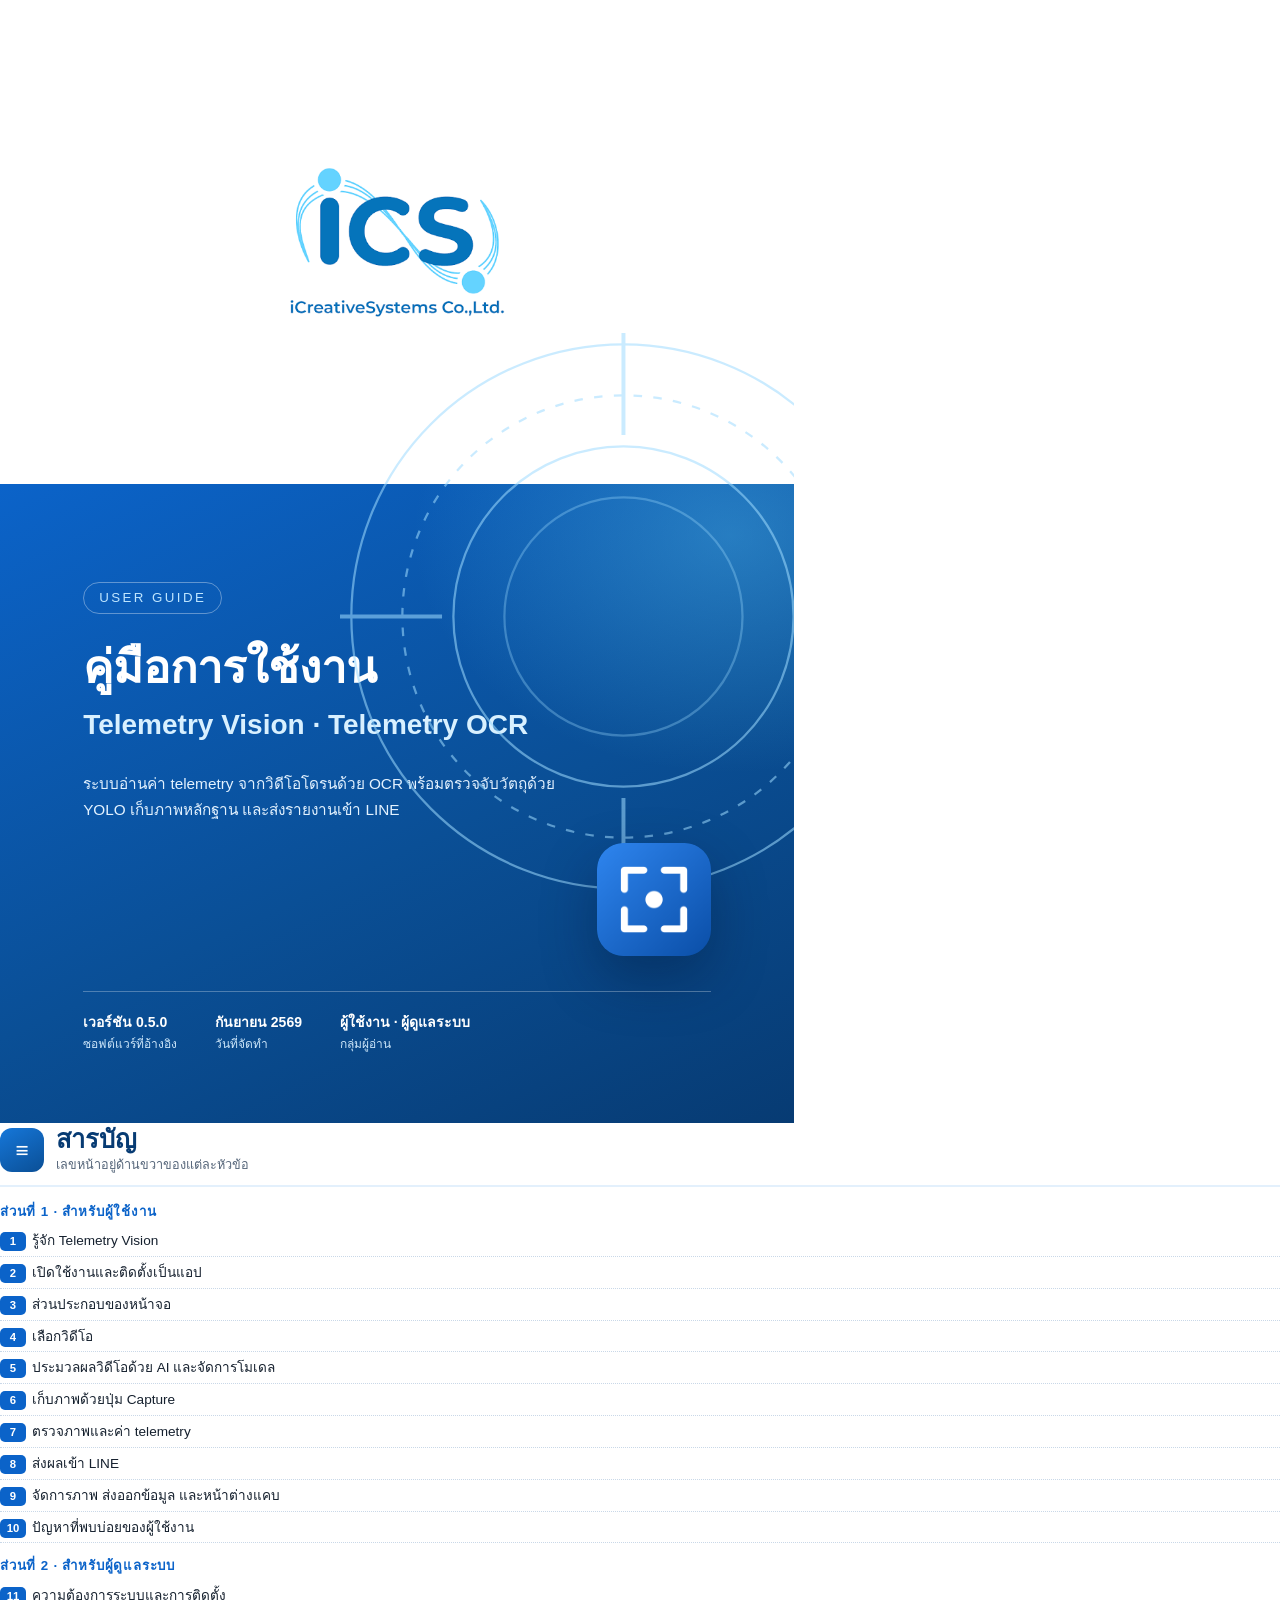
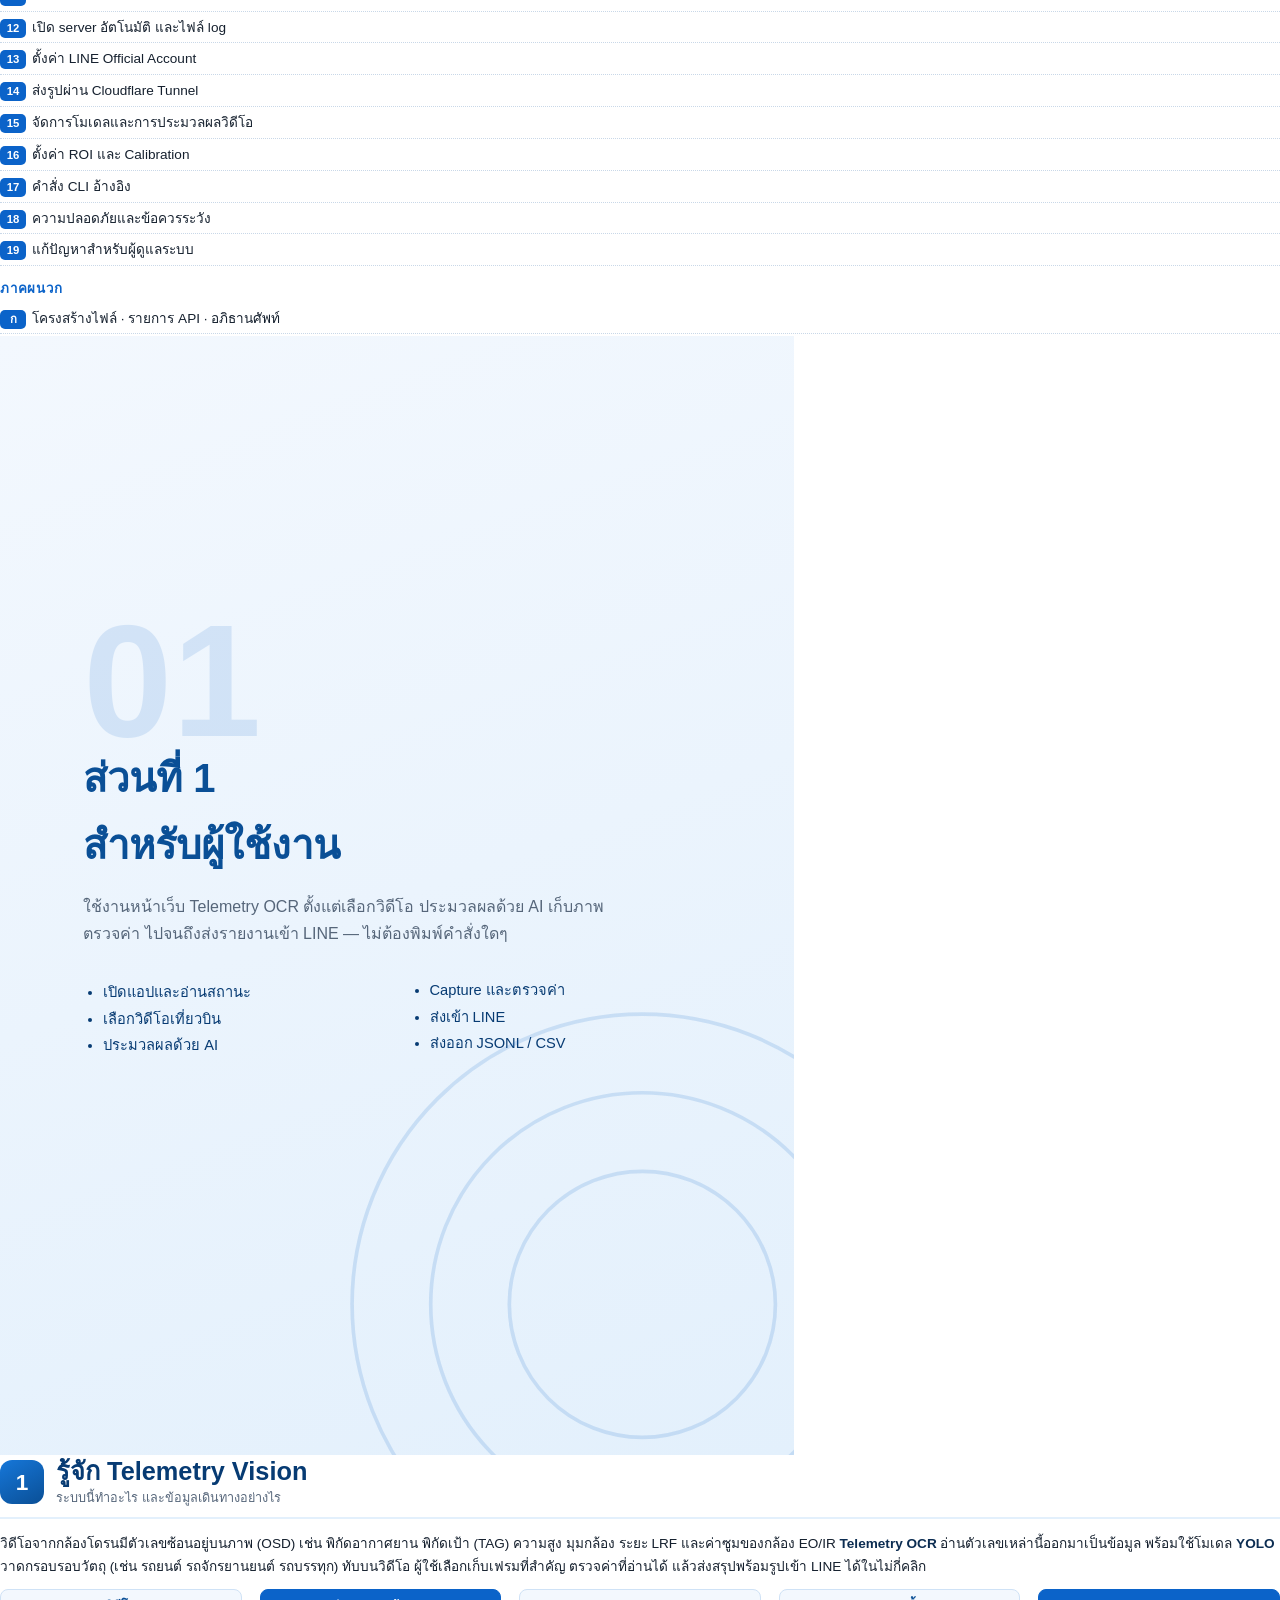
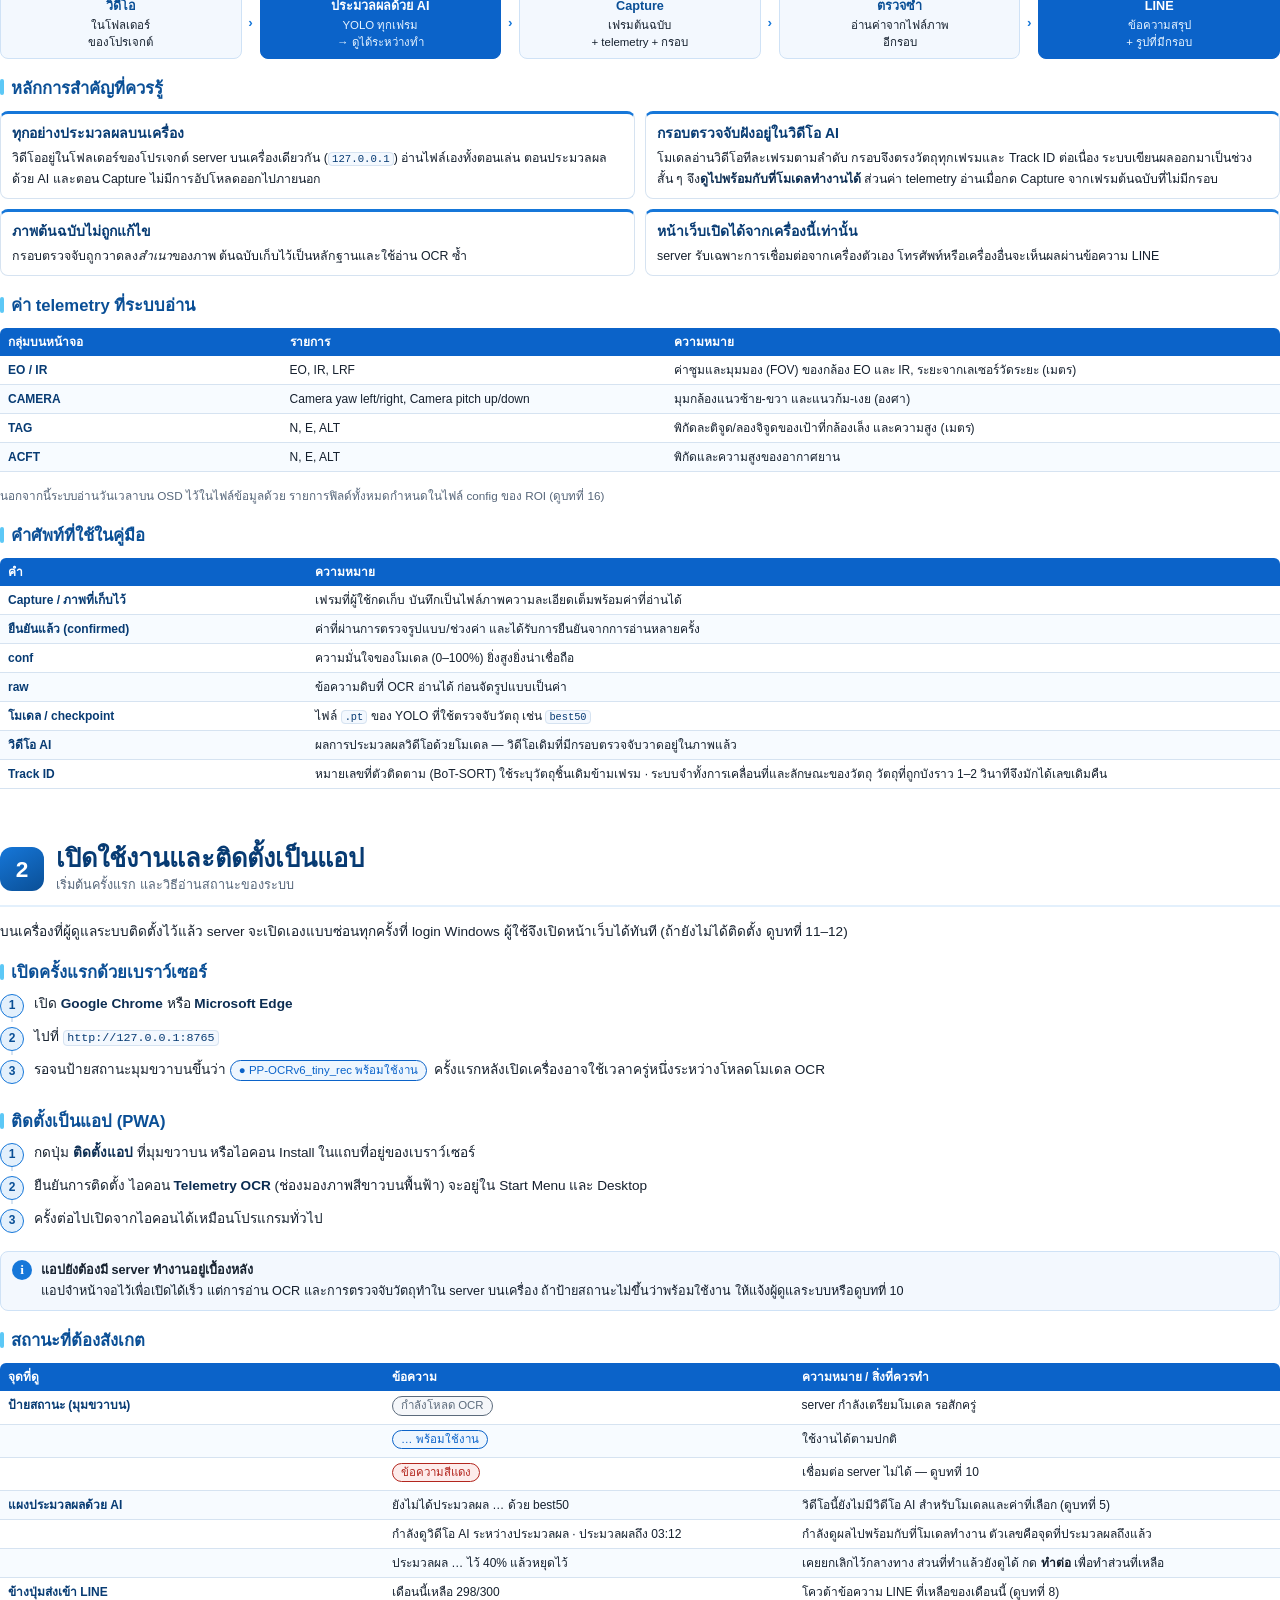
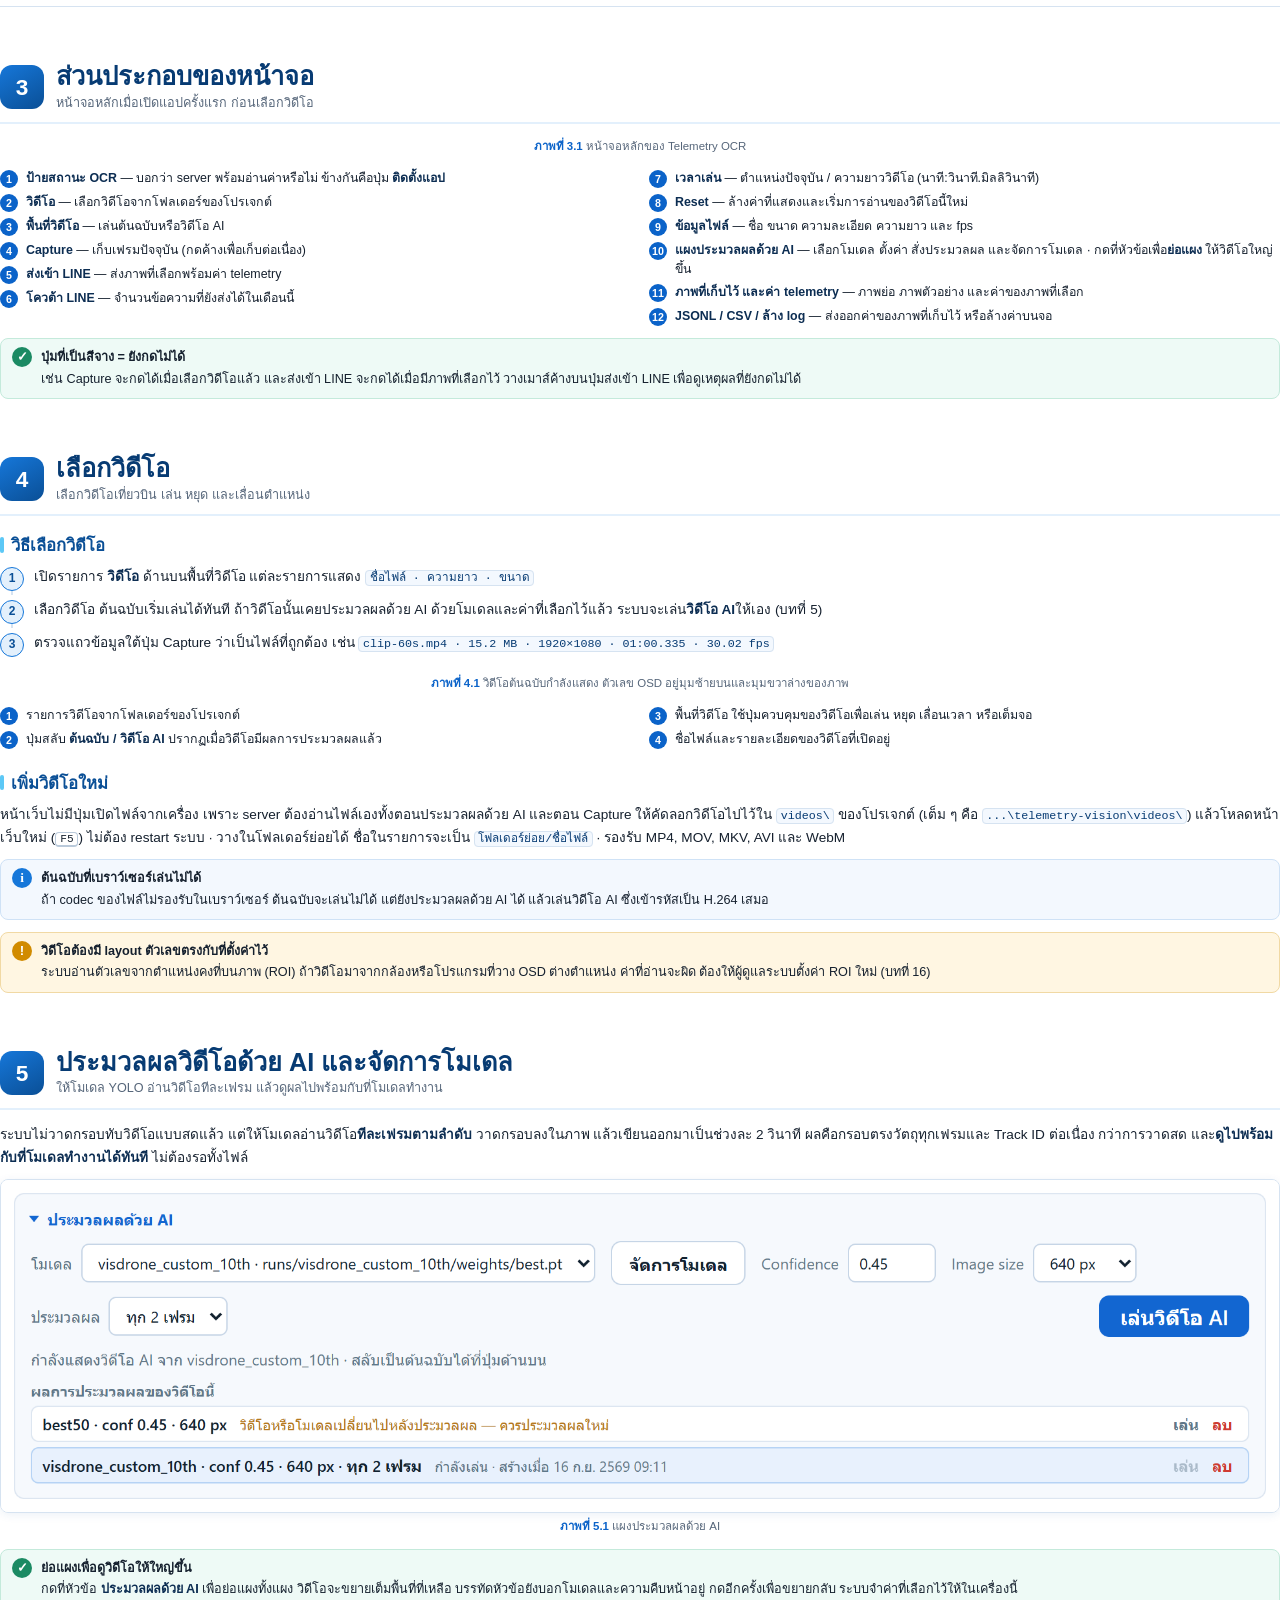
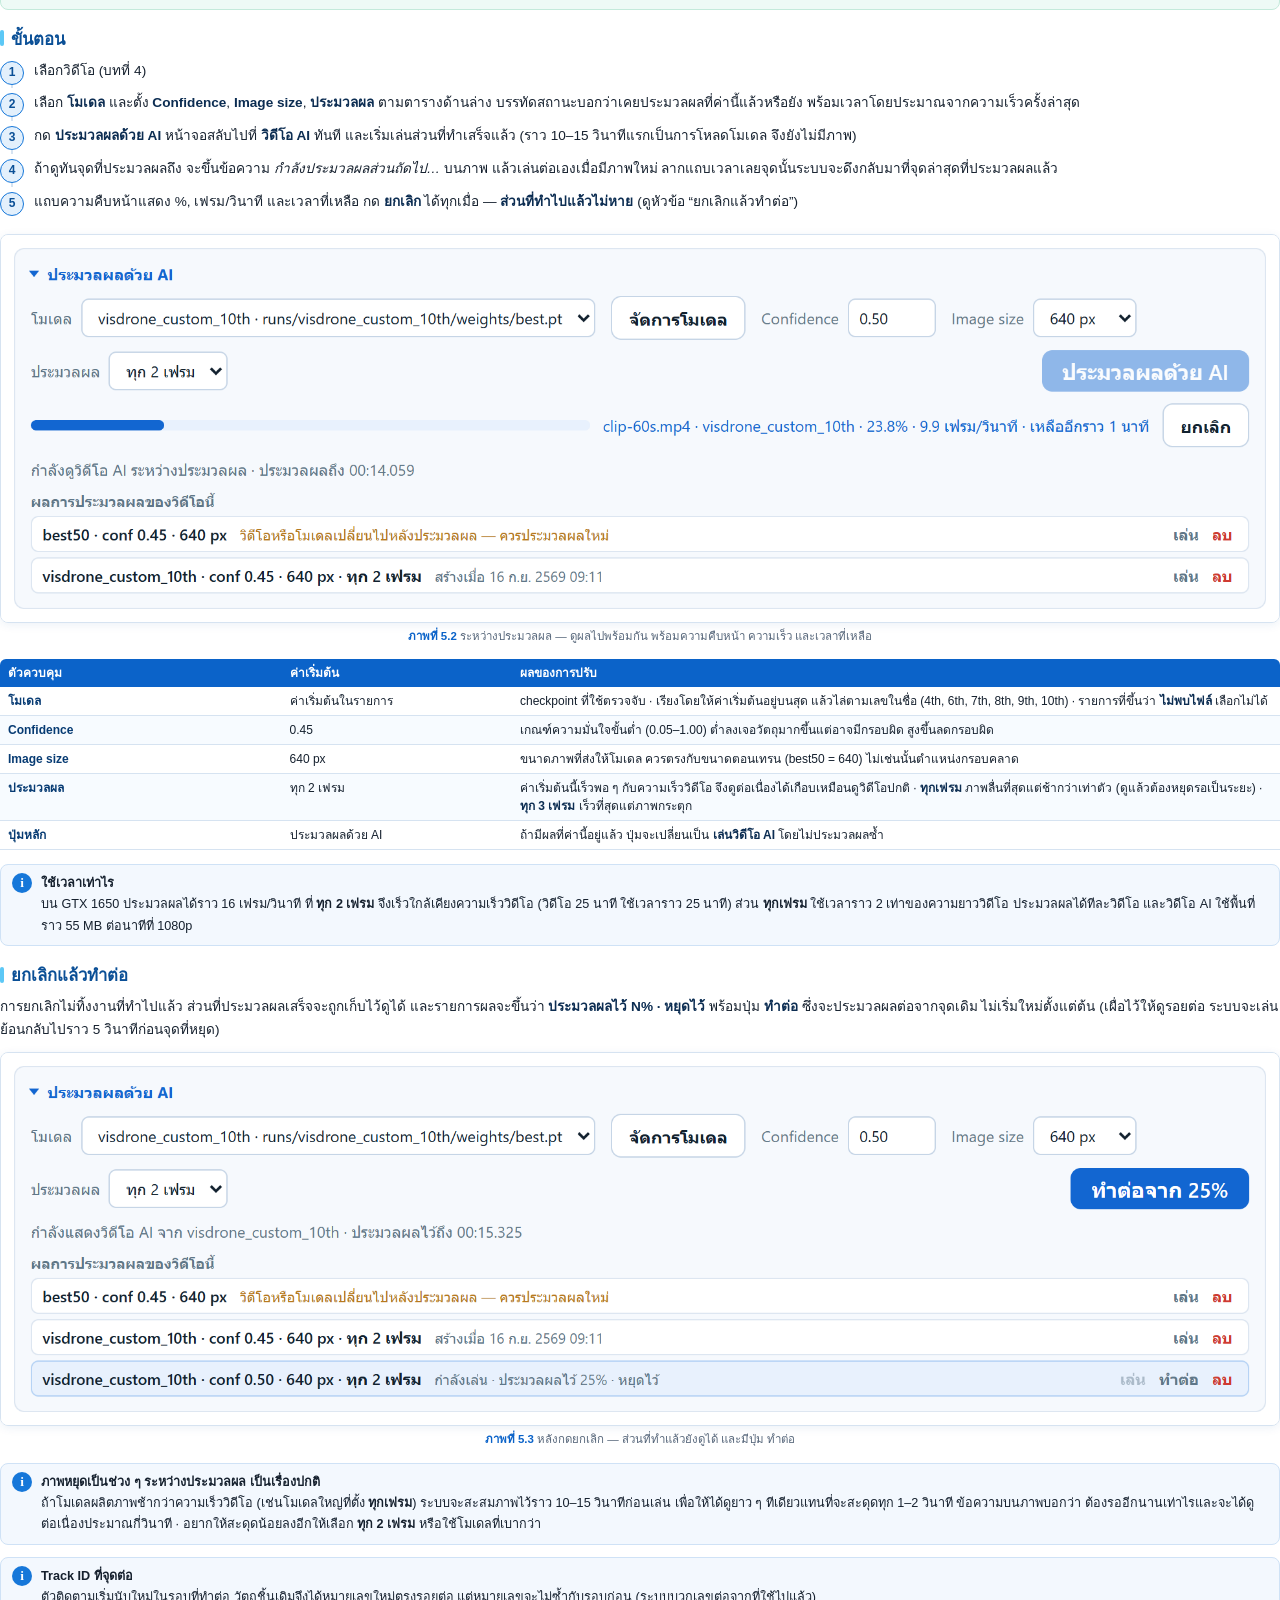
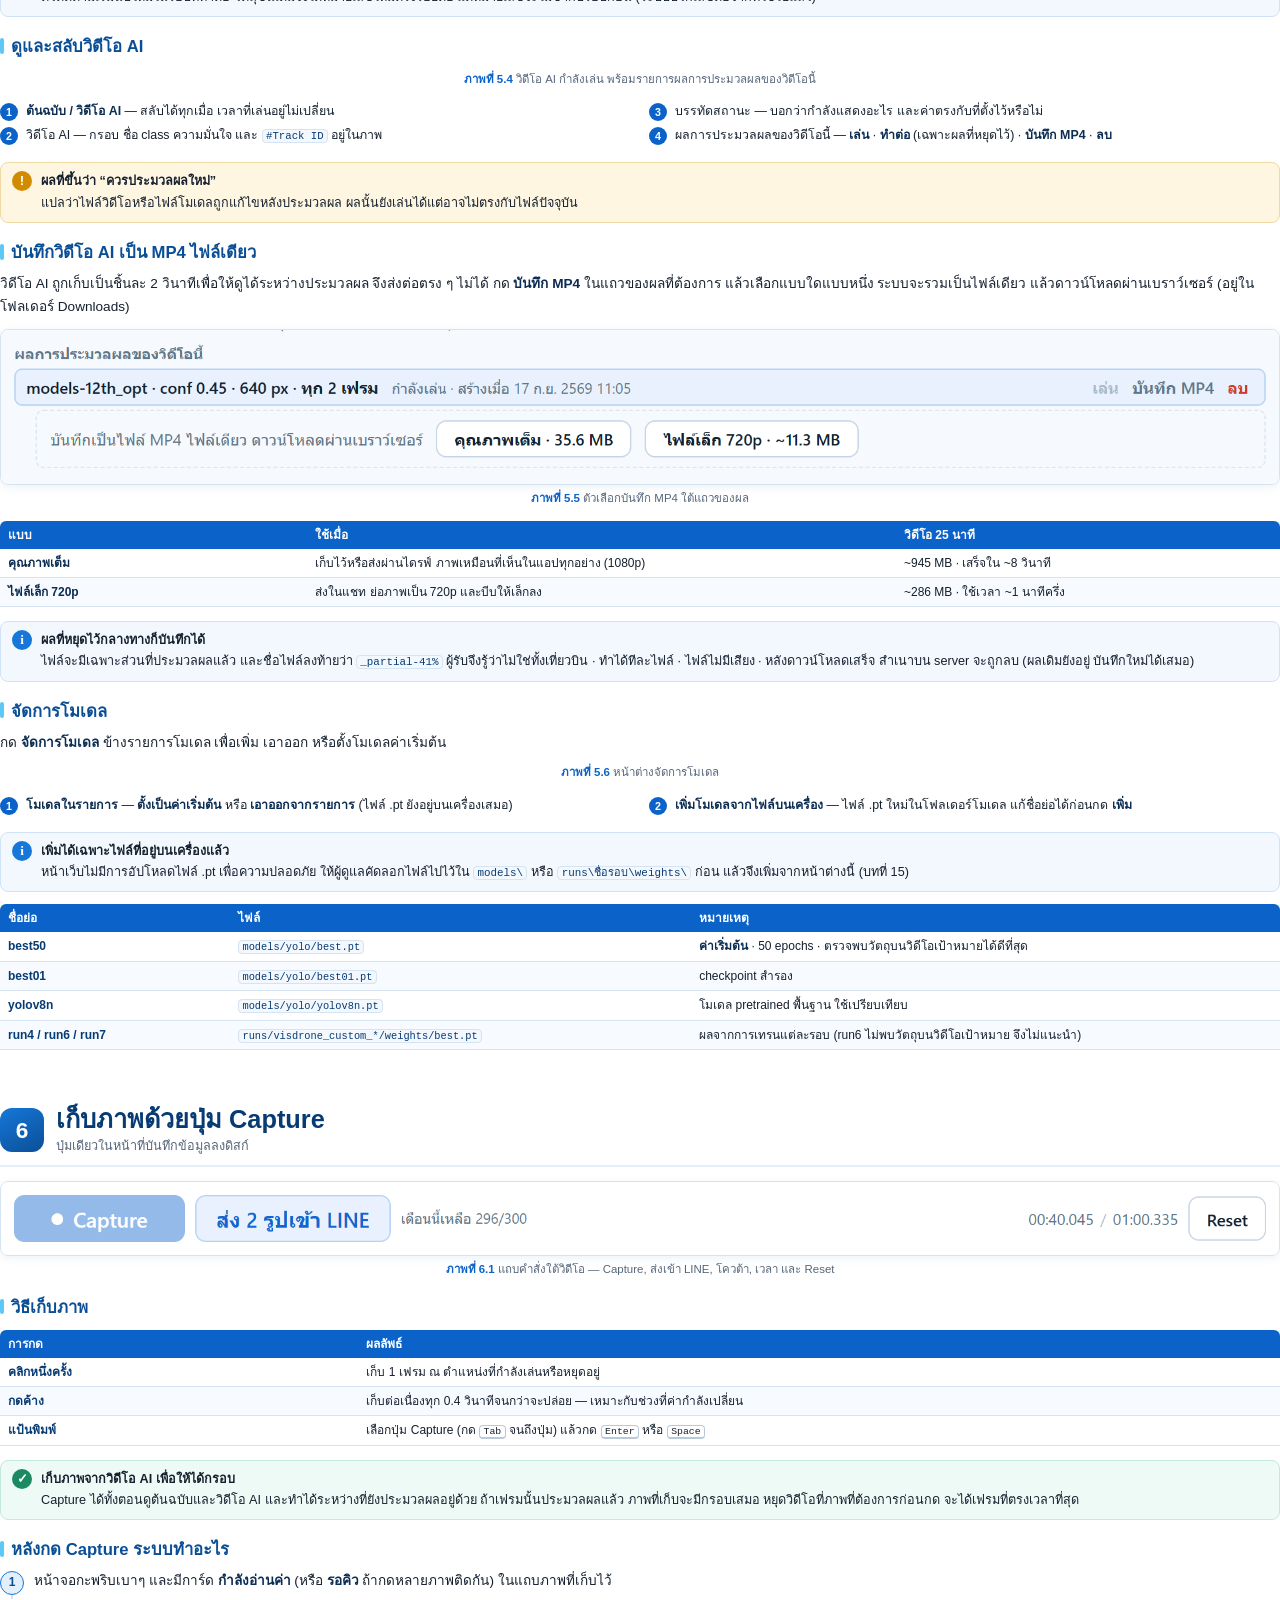
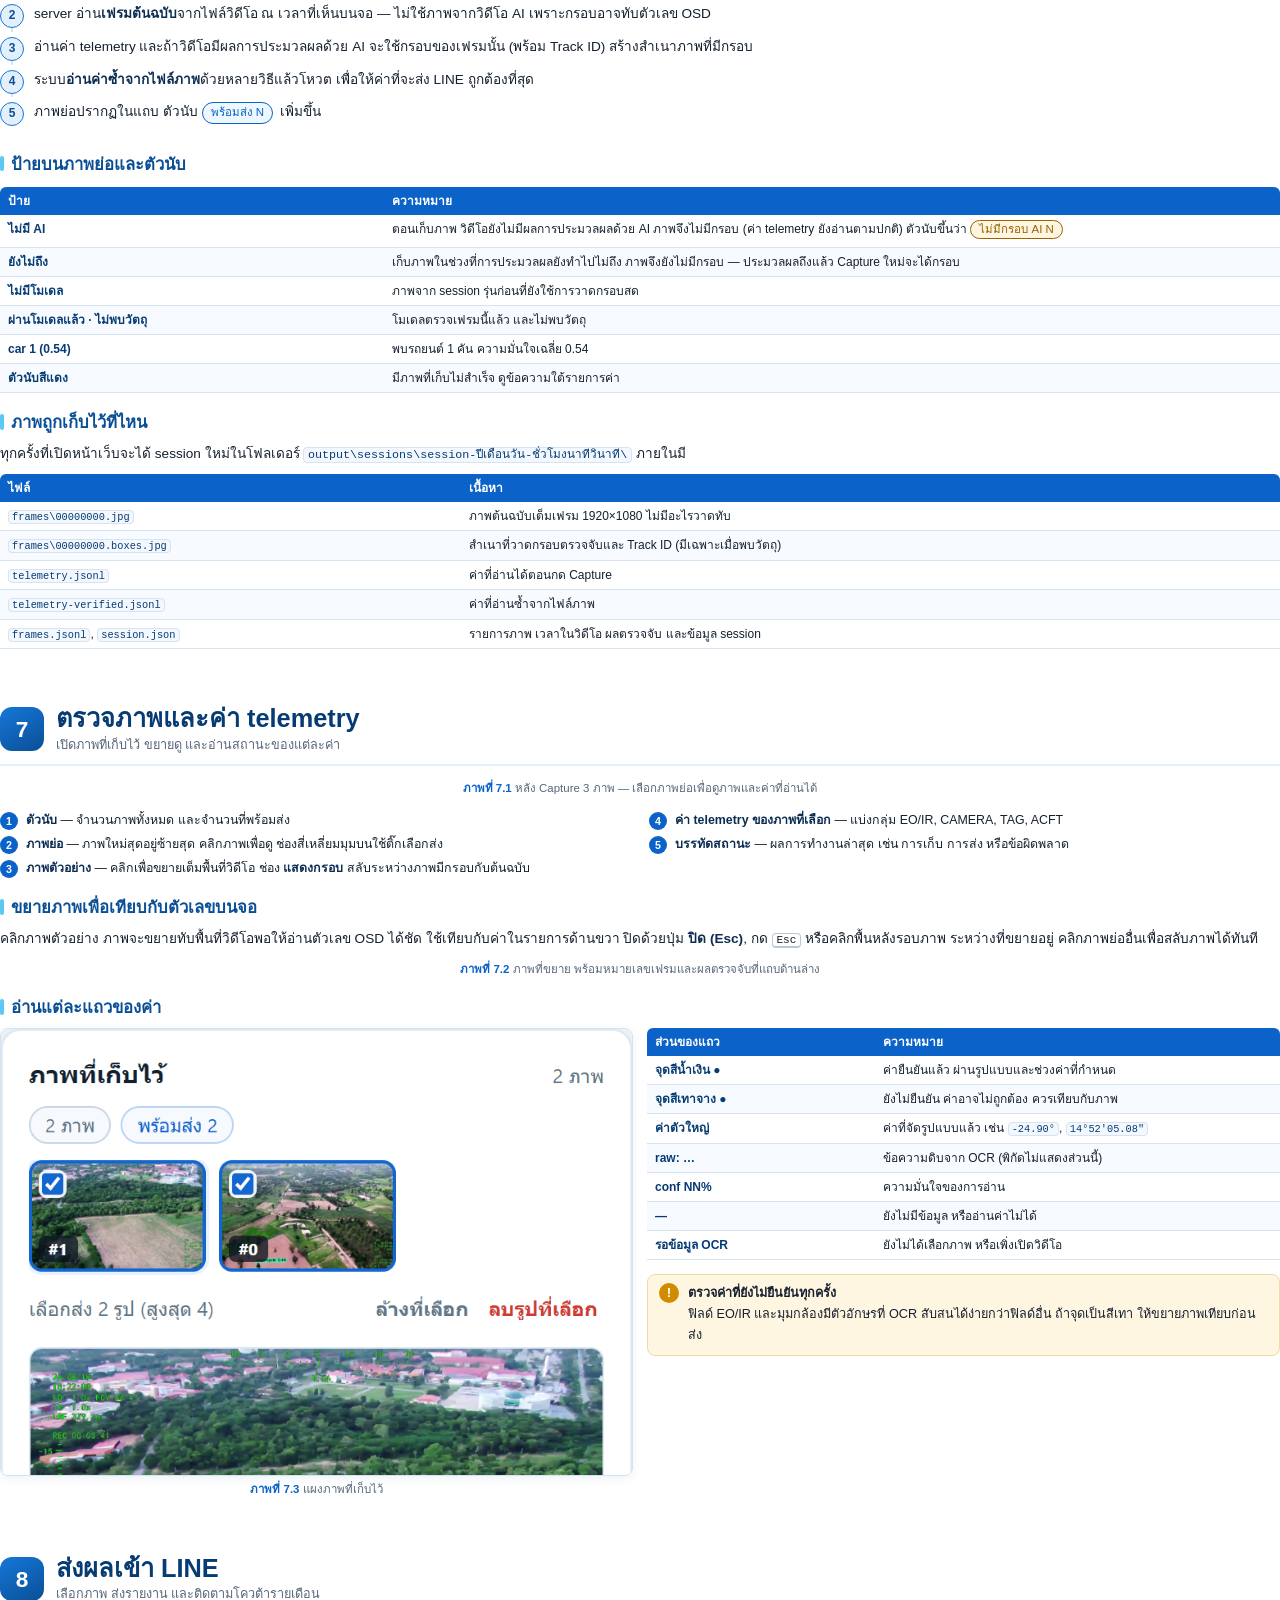
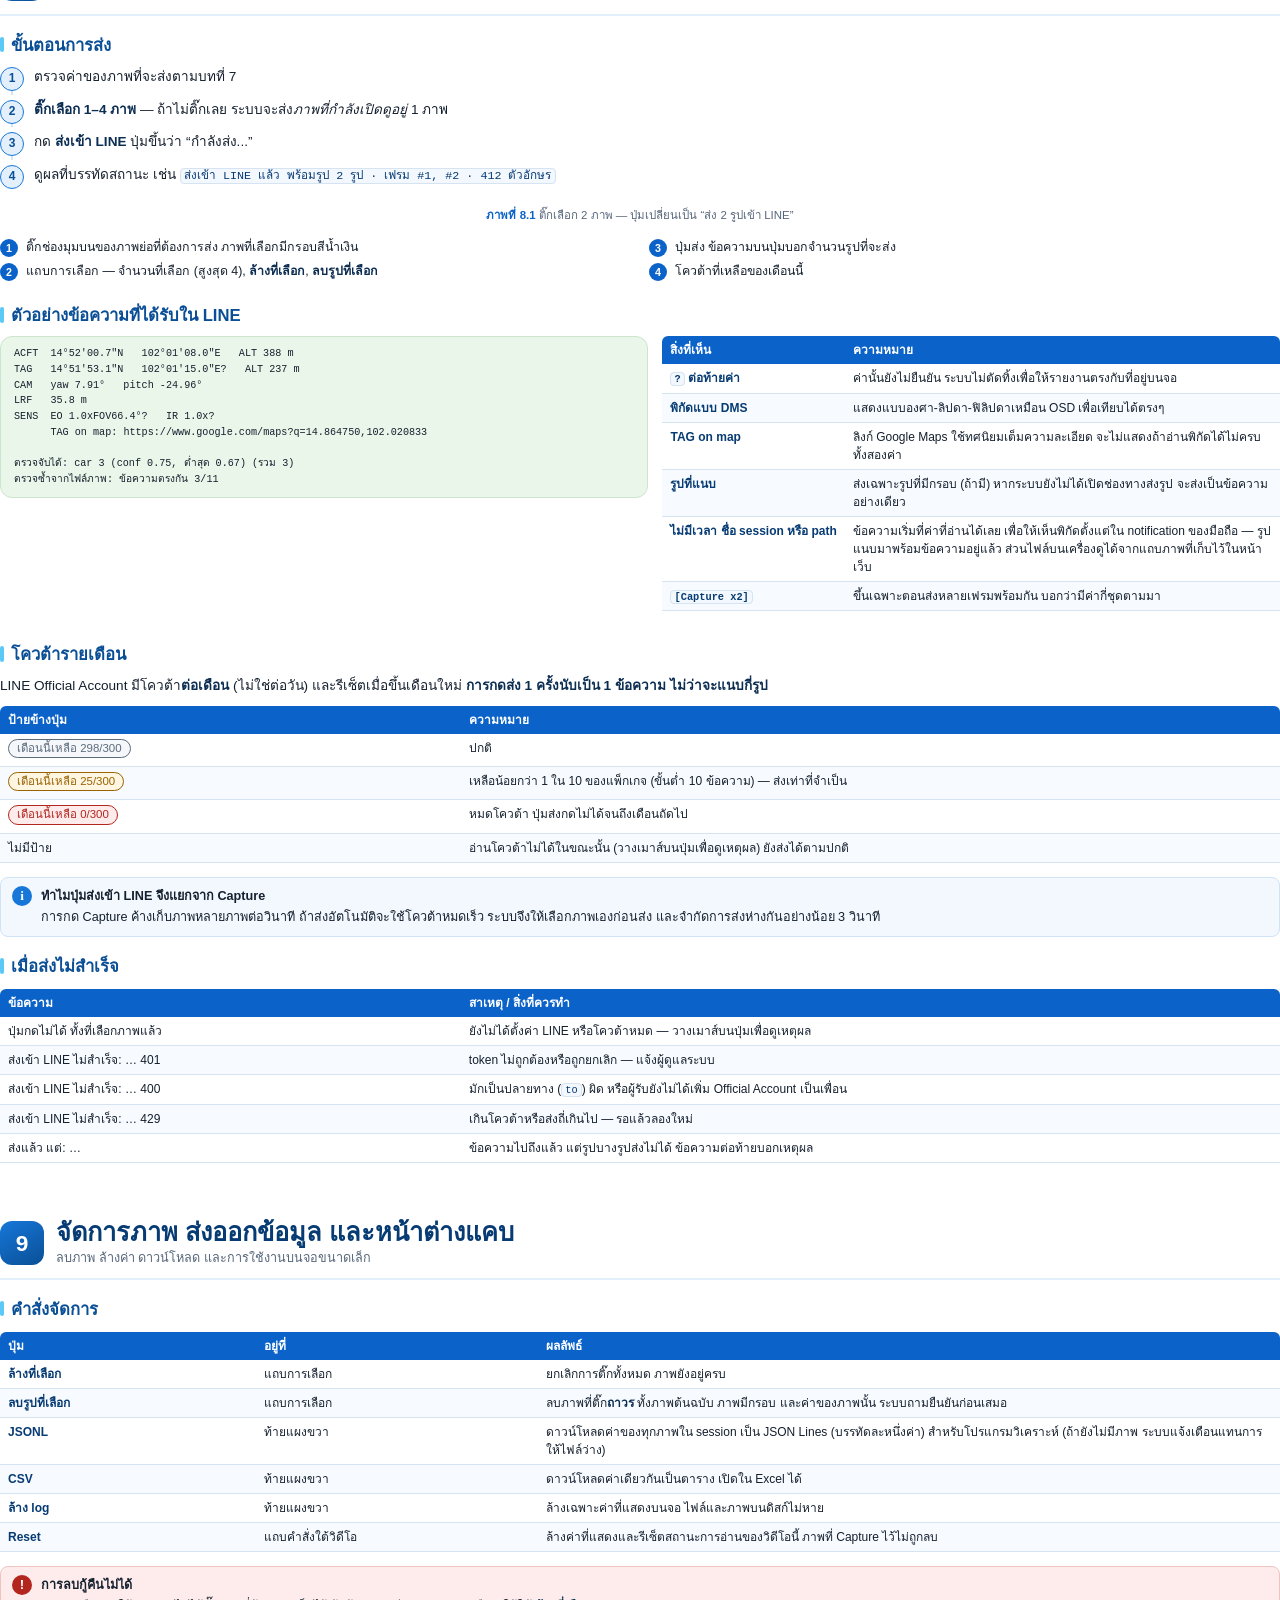
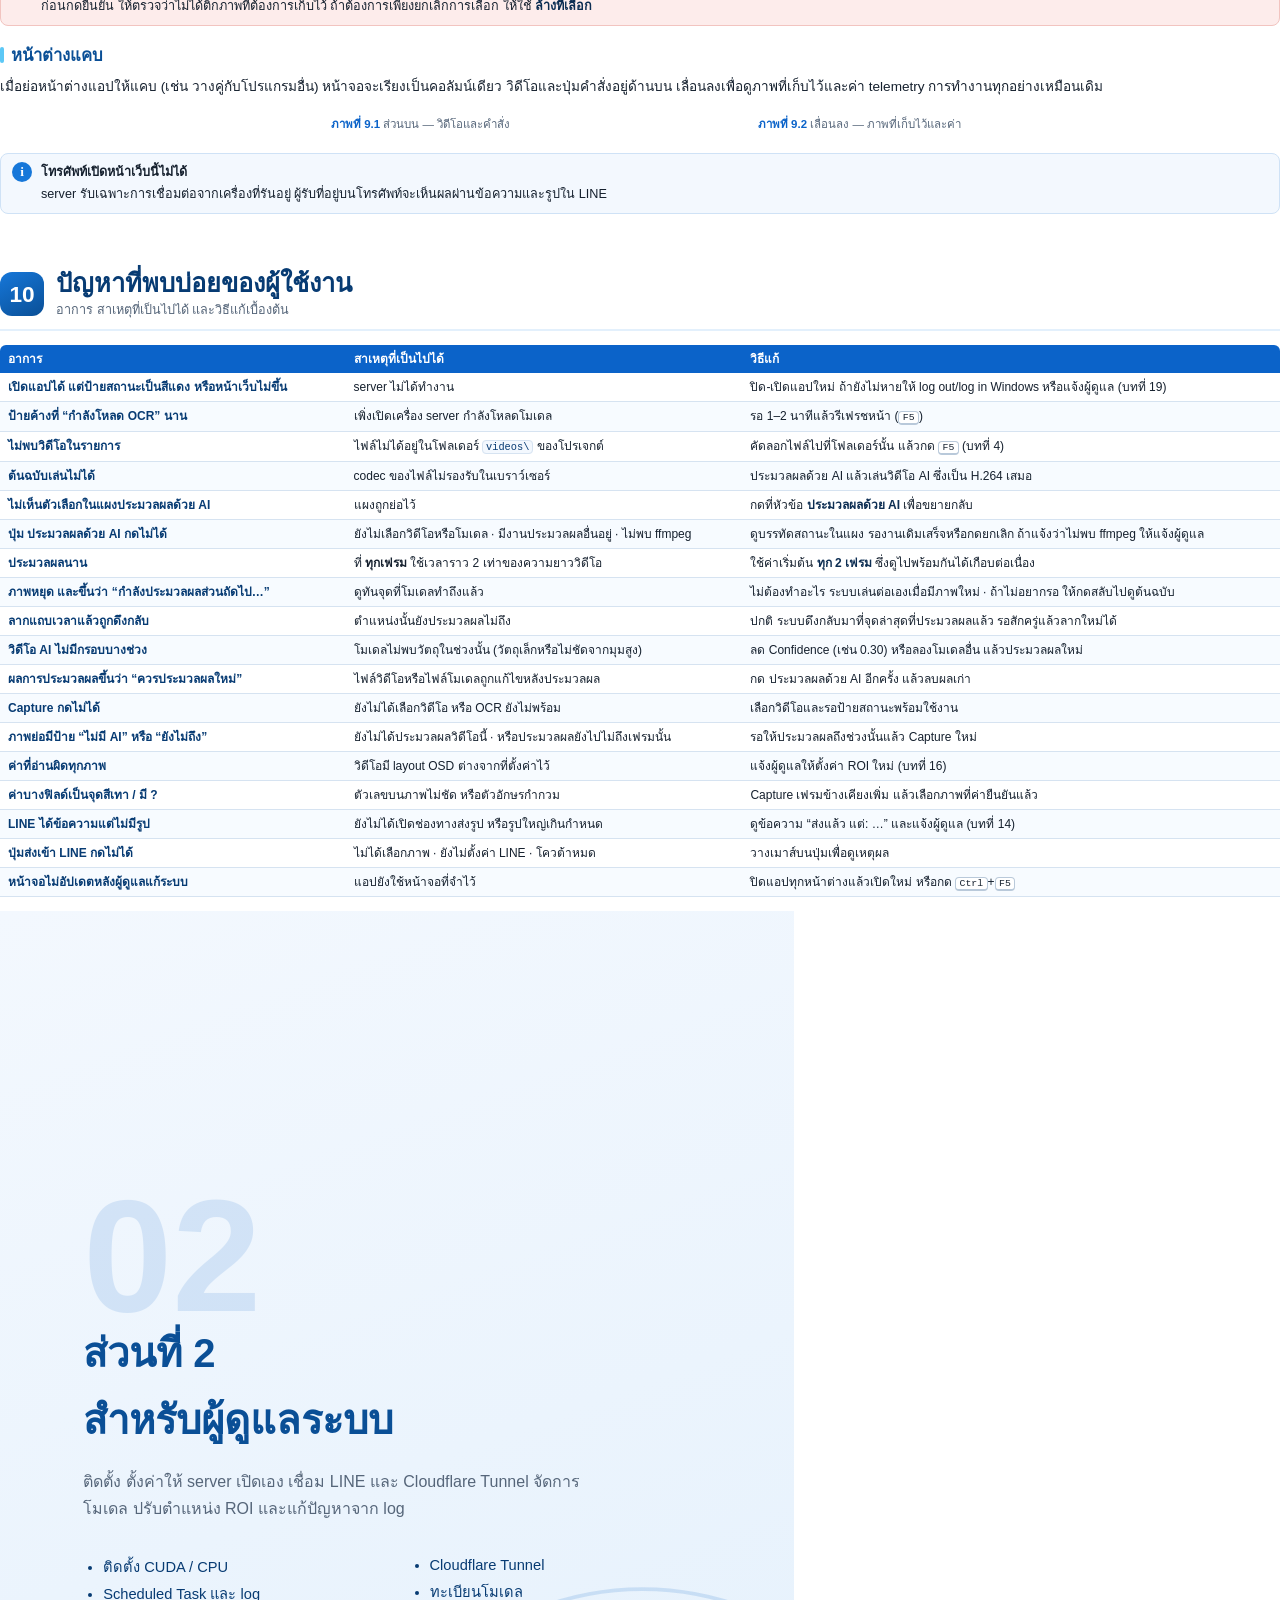
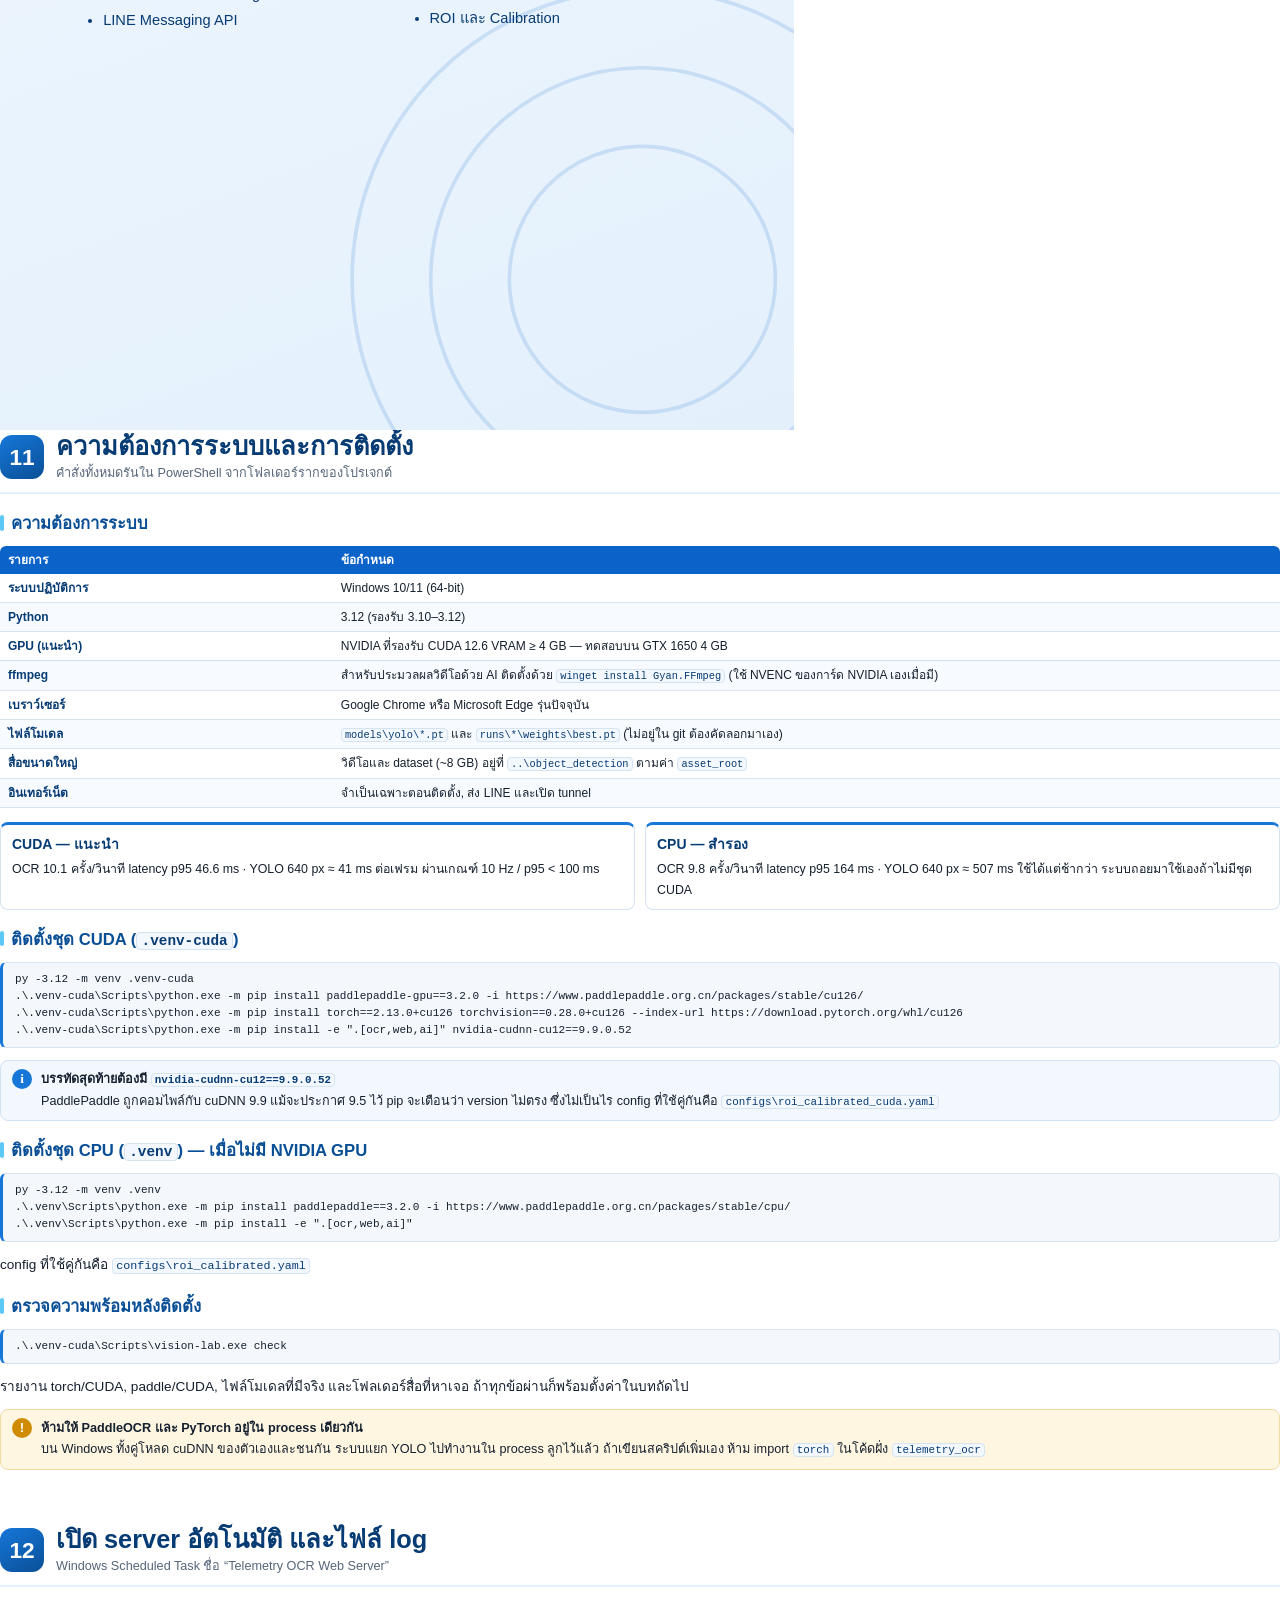
==== docs/user-guide/guide.html @ f2109663 "Save a render as one MP4 to pass on A render is kept as two-second segments so it can be watched whi" ====
<!doctype html>
<html lang="th">
<head>
<meta charset="utf-8">
<title>คู่มือการใช้งาน Telemetry Vision</title>
<style>
:root {
  --blue-900: #073b73;
  --blue-800: #0a4f96;
  --blue-700: #0b63c9;
  --blue-600: #1677d9;
  --blue-400: #4fb3f0;
  --cyan: #5cc8f6;
  --blue-100: #e3f0fc;
  --blue-50: #f3f8fe;
  --ink: #15202e;
  --muted: #56667a;
  --line: #d6e3f1;
  --amber-bg: #fff6e2;
  --amber: #9a6200;
  --red-bg: #fdeceb;
  --red: #b3261e;
}
@page {
  size: A4;
  margin: 20mm 17mm 22mm;
  @bottom-left {
    content: "Telemetry Vision · คู่มือการใช้งาน";
    font: 8pt "Leelawadee UI", Tahoma, sans-serif;
    color: #7890aa;
    vertical-align: top;
    padding-top: 6mm;
  }
  @bottom-right {
    content: counter(page);
    font: bold 9pt "Leelawadee UI", Tahoma, sans-serif;
    color: var(--blue-700);
    vertical-align: top;
    padding-top: 6mm;
  }
  @top-right {
    content: "iCreativeSystems Co.,Ltd.";
    font: 7.5pt "Leelawadee UI", Tahoma, sans-serif;
    color: #9fb2c6;
    vertical-align: bottom;
    padding-bottom: 5mm;
  }
}
@page cover {
  margin: 0;
  @bottom-left { content: none; }
  @bottom-right { content: none; }
  @top-right { content: none; }
}
@page divider {
  margin: 0;
  @bottom-left { content: none; }
  @bottom-right { content: none; }
  @top-right { content: none; }
}
* { box-sizing: border-box; }
html { -webkit-print-color-adjust: exact; print-color-adjust: exact; }
body {
  margin: 0;
  font-family: "Leelawadee UI", "Noto Sans Thai", Tahoma, sans-serif;
  font-size: 10.2pt;
  line-height: 1.68;
  color: var(--ink);
}
code, pre, kbd { font-family: "Cascadia Mono", Consolas, monospace; }
code {
  font-size: 0.86em;
  background: var(--blue-50);
  border: 1px solid var(--line);
  border-radius: 4px;
  padding: 0 0.3em;
  color: var(--blue-900);
}
kbd {
  font-size: 0.82em;
  border: 1px solid #b9c9da;
  border-bottom-width: 2px;
  border-radius: 4px;
  padding: 0 0.35em;
  background: #fff;
}
pre {
  background: #f4f8fc;
  border: 1px solid var(--line);
  border-left: 3px solid var(--blue-600);
  border-radius: 6px;
  padding: 8px 12px;
  font-size: 8.3pt;
  line-height: 1.55;
  white-space: pre-wrap;
  word-break: break-word;
  break-inside: avoid;
  margin: 8px 0 12px;
}
pre code { background: none; border: 0; padding: 0; color: inherit; font-size: inherit; }
a { color: var(--blue-700); text-decoration: none; }
p { margin: 0 0 8px; }
ul, ol { margin: 4px 0 10px; padding-left: 20px; }
li { margin: 2px 0; }
strong { color: #0c2d52; }

/* ---------------- Cover ---------------- */
.cover {
  page: cover;
  position: relative;
  width: 210mm;
  height: 297mm;
  overflow: hidden;
  background: #fff;
}
.cover-top {
  position: absolute;
  inset: 0 0 auto 0;
  height: 128mm;
  display: flex;
  align-items: center;
  justify-content: center;
}
.cover-top img { width: 78mm; }
.cover-band {
  position: absolute;
  inset: 128mm 0 0 0;
  background:
    radial-gradient(120mm 90mm at 92% 8%, rgba(92, 200, 246, 0.35), transparent 70%),
    linear-gradient(155deg, #0b63c9 0%, #0a4f96 55%, #073b73 100%);
  color: #fff;
  padding: 26mm 22mm 0;
}
.cover-band svg.arcs { position: absolute; right: -30mm; top: -40mm; width: 150mm; opacity: 0.55; }
.cover-kicker {
  display: inline-block;
  font-size: 10pt;
  letter-spacing: 0.18em;
  text-transform: uppercase;
  color: #bfe6ff;
  border: 1px solid rgba(255, 255, 255, 0.35);
  border-radius: 99px;
  padding: 1mm 4mm;
}
.cover h1 {
  font-size: 34pt;
  line-height: 1.25;
  margin: 7mm 0 1mm;
  font-weight: 700;
  color: #fff;
}
.cover .product { font-size: 21pt; font-weight: 600; color: #d8f0ff; margin: 0; }
.cover .lead { font-size: 11.5pt; color: #e3f2ff; max-width: 135mm; margin-top: 6mm; line-height: 1.7; }
.cover-app {
  position: absolute;
  right: 22mm;
  bottom: 44mm;
  width: 30mm;
  border-radius: 7mm;
  box-shadow: 0 6mm 14mm rgba(0, 20, 50, 0.35);
}
.cover-meta {
  position: absolute;
  left: 22mm;
  right: 22mm;
  bottom: 18mm;
  display: flex;
  gap: 10mm;
  border-top: 1px solid rgba(255, 255, 255, 0.28);
  padding-top: 5mm;
  font-size: 9pt;
  color: #cfe8fb;
}
.cover-meta b { display: block; color: #fff; font-size: 10.5pt; }

/* ---------------- Dividers ---------------- */
.divider {
  page: divider;
  break-before: page;
  break-after: page;
  width: 210mm;
  height: 296mm;
  position: relative;
  background: linear-gradient(160deg, #f3f8fe 0%, #e3f0fc 100%);
  overflow: hidden;
}
.divider .num {
  position: absolute;
  left: 22mm;
  top: 70mm;
  font-size: 120pt;
  font-weight: 700;
  color: var(--blue-700);
  line-height: 1;
  opacity: 0.12;
}
.divider .inner { position: absolute; left: 22mm; right: 22mm; top: 108mm; }
.divider h1 { font-size: 30pt; color: var(--blue-800); margin: 0 0 4mm; }
.divider p { font-size: 12pt; color: var(--muted); max-width: 140mm; }
.divider ul { font-size: 11pt; color: var(--blue-900); margin-top: 8mm; columns: 2; column-gap: 12mm; }
.divider svg { position: absolute; right: -40mm; bottom: -40mm; width: 160mm; opacity: 0.8; }

/* ---------------- Contents ---------------- */
.toc { break-before: page; }
.toc + .divider { break-before: page; }
.toc h2 { border: 0; }
.toc .part {
  margin: 12px 0 4px;
  font-weight: 700;
  color: var(--blue-700);
  font-size: 10pt;
  letter-spacing: 0.06em;
}
.toc ol { list-style: none; padding: 0; margin: 0; }
.toc li {
  display: flex;
  align-items: baseline;
  gap: 6px;
  padding: 3px 0;
  border-bottom: 1px dotted #c9d8e8;
}
.toc .n {
  width: 26px;
  flex: none;
  color: #fff;
  background: var(--blue-700);
  border-radius: 5px;
  font-size: 8.5pt;
  text-align: center;
  font-weight: 700;
}
.toc .t { flex: 1; }
.toc .toc-page { color: var(--blue-700); font-weight: 700; min-width: 20px; text-align: right; }

/* ---------------- Chapters ---------------- */
.chapter { margin-top: 14mm; }
.divider + .chapter { margin-top: 0; }
.chapter-head { break-after: avoid; break-inside: avoid; }
.chapter-head + p, .chapter-head + figure { break-before: avoid; }
.chapter-head {
  display: flex;
  align-items: center;
  gap: 12px;
  border-bottom: 2px solid var(--blue-100);
  padding-bottom: 8px;
  margin-bottom: 14px;
}
.chapter-head .badge {
  flex: none;
  width: 44px;
  height: 44px;
  border-radius: 12px;
  background: linear-gradient(150deg, var(--blue-600), var(--blue-800));
  color: #fff;
  font-size: 17pt;
  font-weight: 700;
  display: grid;
  place-items: center;
}
.chapter-head h2 { margin: 0; font-size: 19pt; color: var(--blue-900); line-height: 1.3; }
.chapter-head .sub { margin: 0; color: var(--muted); font-size: 9.5pt; }
.anchor { font-size: 1px; color: #fff; line-height: 0; }
h3 {
  font-size: 12.5pt;
  color: var(--blue-800);
  margin: 16px 0 6px;
  break-after: avoid;
}
h3::before {
  content: "";
  display: inline-block;
  width: 4px;
  height: 0.95em;
  background: var(--cyan);
  border-radius: 2px;
  margin-right: 7px;
  vertical-align: -0.1em;
}
h4 { font-size: 10.5pt; color: var(--blue-900); margin: 10px 0 4px; break-after: avoid; }

/* ---------------- Figures ---------------- */
figure { margin: 10px 0 14px; break-inside: avoid; }
.frame {
  position: relative;
  border: 1px solid var(--line);
  border-radius: 8px;
  overflow: hidden;
  box-shadow: 0 2px 10px rgba(11, 79, 150, 0.08);
  line-height: 0;
}
.frame img { width: 100%; display: block; }
figure.narrow .frame { width: 62%; margin: 0 auto; }
figure.narrow85 .frame { width: 56%; margin: 0 auto; }
figure.phone { display: inline-block; width: 31%; vertical-align: top; margin: 4px 1.5% 10px; }
figure.phone .frame { height: 82mm; }
figure.phone .frame img { height: 100%; object-fit: cover; object-position: top; }
.phones { text-align: center; }
figure.phone .frame { border-radius: 14px; }
figcaption { font-size: 8.6pt; color: var(--muted); margin-top: 5px; text-align: center; line-height: 1.5; }
figcaption b { color: var(--blue-700); }
.hot {
  position: absolute;
  border: 1.5px solid var(--cyan);
  border-radius: 5px;
}
.pin {
  position: absolute;
  transform: translate(-50%, -50%);
  width: 17px;
  height: 17px;
  border-radius: 50%;
  background: var(--blue-700);
  color: #fff;
  font: bold 7.8pt/17px "Leelawadee UI", Tahoma, sans-serif;
  text-align: center;
  border: 2px solid #fff;
  box-shadow: 0 1px 4px rgba(0, 0, 0, 0.35);
}
.legend { list-style: none; padding: 0; margin: 4px 0 12px; columns: 2; column-gap: 18px; }
.legend li { break-inside: avoid; display: flex; gap: 8px; margin: 0 0 5px; font-size: 9.3pt; line-height: 1.5; }
.legend li::before {
  content: attr(data-n);
  flex: none;
  width: 18px;
  height: 18px;
  border-radius: 50%;
  background: var(--blue-700);
  color: #fff;
  font-size: 8pt;
  font-weight: 700;
  text-align: center;
  line-height: 18px;
  margin-top: 1px;
}
.legend.one { columns: 1; }

/* ---------------- Blocks ---------------- */
.note, .tip, .warn, .danger {
  border-radius: 8px;
  padding: 8px 12px 8px 40px;
  margin: 10px 0 12px;
  position: relative;
  break-inside: avoid;
  font-size: 9.5pt;
}
.note::before, .tip::before, .warn::before, .danger::before {
  position: absolute;
  left: 11px;
  top: 8px;
  width: 20px;
  height: 20px;
  border-radius: 50%;
  color: #fff;
  font-weight: 700;
  font-size: 10pt;
  text-align: center;
  line-height: 20px;
}
.note { background: var(--blue-50); border: 1px solid #cfe2f6; }
.note::before { content: "i"; background: var(--blue-600); font-family: Georgia, serif; }
.tip { background: #eefaf6; border: 1px solid #c4eadb; }
.tip::before { content: "✓"; background: #1b8a63; }
.warn { background: var(--amber-bg); border: 1px solid #f1d9a4; }
.warn::before { content: "!"; background: #d18b00; }
.danger { background: var(--red-bg); border: 1px solid #f2c4c0; }
.danger::before { content: "!"; background: var(--red); }
.note b:first-child, .tip b:first-child, .warn b:first-child, .danger b:first-child { display: block; }

.steps { list-style: none; counter-reset: step; padding: 0; margin: 6px 0 12px; }
.steps > li {
  counter-increment: step;
  position: relative;
  padding: 0 0 8px 34px;
  break-inside: avoid;
}
.steps > li::before {
  content: counter(step);
  position: absolute;
  left: 0;
  top: 1px;
  width: 22px;
  height: 22px;
  border-radius: 50%;
  background: var(--blue-100);
  color: var(--blue-800);
  border: 1.5px solid var(--blue-600);
  font-weight: 700;
  font-size: 9pt;
  text-align: center;
  line-height: 20px;
}
.steps > li:not(:last-child)::after {
  content: "";
  position: absolute;
  left: 11px;
  top: 25px;
  bottom: 2px;
  width: 1.5px;
  background: var(--line);
}

table { width: 100%; border-collapse: collapse; margin: 8px 0 14px; font-size: 9pt; line-height: 1.5; }
thead { display: table-header-group; }
tr { break-inside: avoid; }
th {
  background: var(--blue-700);
  color: #fff;
  text-align: left;
  font-weight: 600;
  padding: 5px 8px;
}
th:first-child { border-top-left-radius: 6px; }
th:last-child { border-top-right-radius: 6px; }
td { padding: 5px 8px; border-bottom: 1px solid var(--line); vertical-align: top; }
tbody tr:nth-child(even) td { background: #f7fbff; }
td code { white-space: nowrap; }
td.k { white-space: nowrap; font-weight: 600; color: var(--blue-900); }

.flow { display: flex; align-items: stretch; gap: 0; margin: 10px 0 14px; break-inside: avoid; }
.flow .box {
  flex: 1;
  background: var(--blue-50);
  border: 1px solid #cfe2f6;
  border-radius: 8px;
  padding: 7px 8px;
  font-size: 8.6pt;
  line-height: 1.45;
  text-align: center;
}
.flow .box b { display: block; color: var(--blue-800); font-size: 9.5pt; margin-bottom: 2px; }
.flow .box.dark { background: var(--blue-700); border-color: var(--blue-700); color: #e6f3ff; }
.flow .box.dark b { color: #fff; }
.flow .arrow { flex: none; width: 18px; display: grid; place-items: center; color: var(--blue-600); font-weight: 700; }

.cards { display: grid; grid-template-columns: 1fr 1fr; gap: 10px; margin: 8px 0 14px; }
.card {
  border: 1px solid var(--line);
  border-top: 3px solid var(--blue-600);
  border-radius: 8px;
  padding: 8px 11px;
  break-inside: avoid;
  font-size: 9.3pt;
}
.card h4 { margin: 0 0 3px; }
.card p { margin: 0; }

.chips span {
  display: inline-block;
  border-radius: 99px;
  padding: 0 8px;
  font-size: 8.6pt;
  margin: 0 3px 3px 0;
  border: 1px solid;
}
.chip-blue { color: var(--blue-700); border-color: #9cc8f0; background: #eef6fe; }
.chip-amber { color: var(--amber); border-color: #eccb85; background: var(--amber-bg); }
.chip-red { color: var(--red); border-color: #eaa9a3; background: var(--red-bg); }
.chip-grey { color: #5c6b7c; border-color: #cfd8e2; background: #f5f7fa; }

.msg {
  background: #eaf6ea;
  border-radius: 12px;
  padding: 9px 13px;
  font-family: "Cascadia Mono", Consolas, monospace;
  font-size: 8.1pt;
  line-height: 1.55;
  white-space: pre-wrap;
  border: 1px solid #cde5cd;
  max-width: 128mm;
  margin: 8px auto 12px;
  break-inside: avoid;
}
.two { display: grid; grid-template-columns: 1fr 1fr; gap: 14px; align-items: start; }
.msg-pair { grid-template-columns: 1.05fr 1fr; break-inside: avoid; }
.msg-pair .msg { margin: 0; max-width: none; font-size: 7.6pt; }
.msg-pair table { margin-top: 0; }
.keep { break-inside: avoid; }
.small { font-size: 8.8pt; color: var(--muted); }
</style>
</head>
<body>

<!-- ======================================================= COVER -->
<section class="cover">
  <div class="cover-top"><img src="assets/ics.png" alt="iCreativeSystems Co.,Ltd."></div>
  <div class="cover-band">
    <svg class="arcs" viewBox="0 0 200 200" fill="none" stroke="#9fdcff" stroke-width="0.8">
      <circle cx="100" cy="100" r="96"/>
      <circle cx="100" cy="100" r="78" stroke-dasharray="3 4"/>
      <circle cx="100" cy="100" r="60"/>
      <circle cx="100" cy="100" r="42" stroke-opacity="0.6"/>
      <path d="M100 0v36M100 164v36M0 100h36M164 100h36" stroke-width="1.4"/>
    </svg>
    <span class="cover-kicker">User Guide</span>
    <h1>คู่มือการใช้งาน</h1>
    <p class="product">Telemetry Vision · Telemetry OCR</p>
    <p class="lead">ระบบอ่านค่า telemetry จากวิดีโอโดรนด้วย OCR พร้อมตรวจจับวัตถุด้วย YOLO
      เก็บภาพหลักฐาน และส่งรายงานเข้า LINE</p>
    <img class="cover-app" src="assets/app-icon.png" alt="">
    <div class="cover-meta">
      <div><b>เวอร์ชัน 0.5.0</b>ซอฟต์แวร์ที่อ้างอิง</div>
      <div><b>กันยายน 2569</b>วันที่จัดทำ</div>
      <div><b>ผู้ใช้งาน · ผู้ดูแลระบบ</b>กลุ่มผู้อ่าน</div>
    </div>
  </div>
</section>

<!-- ======================================================= CONTENTS -->
<section class="toc">
  <div class="chapter-head">
    <div class="badge">≡</div>
    <div><h2>สารบัญ</h2><p class="sub">เลขหน้าอยู่ด้านขวาของแต่ละหัวข้อ</p></div>
  </div>

  <div class="part">ส่วนที่ 1 · สำหรับผู้ใช้งาน</div>
  <ol>
    <li><span class="n">1</span><span class="t">รู้จัก Telemetry Vision</span><span class="toc-page" data-toc="c01"></span></li>
    <li><span class="n">2</span><span class="t">เปิดใช้งานและติดตั้งเป็นแอป</span><span class="toc-page" data-toc="c02"></span></li>
    <li><span class="n">3</span><span class="t">ส่วนประกอบของหน้าจอ</span><span class="toc-page" data-toc="c03"></span></li>
    <li><span class="n">4</span><span class="t">เลือกวิดีโอ</span><span class="toc-page" data-toc="c04"></span></li>
    <li><span class="n">5</span><span class="t">ประมวลผลวิดีโอด้วย AI และจัดการโมเดล</span><span class="toc-page" data-toc="c05"></span></li>
    <li><span class="n">6</span><span class="t">เก็บภาพด้วยปุ่ม Capture</span><span class="toc-page" data-toc="c06"></span></li>
    <li><span class="n">7</span><span class="t">ตรวจภาพและค่า telemetry</span><span class="toc-page" data-toc="c07"></span></li>
    <li><span class="n">8</span><span class="t">ส่งผลเข้า LINE</span><span class="toc-page" data-toc="c08"></span></li>
    <li><span class="n">9</span><span class="t">จัดการภาพ ส่งออกข้อมูล และหน้าต่างแคบ</span><span class="toc-page" data-toc="c09"></span></li>
    <li><span class="n">10</span><span class="t">ปัญหาที่พบบ่อยของผู้ใช้งาน</span><span class="toc-page" data-toc="c10"></span></li>
  </ol>

  <div class="part">ส่วนที่ 2 · สำหรับผู้ดูแลระบบ</div>
  <ol>
    <li><span class="n">11</span><span class="t">ความต้องการระบบและการติดตั้ง</span><span class="toc-page" data-toc="c11"></span></li>
    <li><span class="n">12</span><span class="t">เปิด server อัตโนมัติ และไฟล์ log</span><span class="toc-page" data-toc="c12"></span></li>
    <li><span class="n">13</span><span class="t">ตั้งค่า LINE Official Account</span><span class="toc-page" data-toc="c13"></span></li>
    <li><span class="n">14</span><span class="t">ส่งรูปผ่าน Cloudflare Tunnel</span><span class="toc-page" data-toc="c14"></span></li>
    <li><span class="n">15</span><span class="t">จัดการโมเดลและการประมวลผลวิดีโอ</span><span class="toc-page" data-toc="c15"></span></li>
    <li><span class="n">16</span><span class="t">ตั้งค่า ROI และ Calibration</span><span class="toc-page" data-toc="c16"></span></li>
    <li><span class="n">17</span><span class="t">คำสั่ง CLI อ้างอิง</span><span class="toc-page" data-toc="c17"></span></li>
    <li><span class="n">18</span><span class="t">ความปลอดภัยและข้อควรระวัง</span><span class="toc-page" data-toc="c18"></span></li>
    <li><span class="n">19</span><span class="t">แก้ปัญหาสำหรับผู้ดูแลระบบ</span><span class="toc-page" data-toc="c19"></span></li>
  </ol>

  <div class="part">ภาคผนวก</div>
  <ol>
    <li><span class="n">ก</span><span class="t">โครงสร้างไฟล์ · รายการ API · อภิธานศัพท์</span><span class="toc-page" data-toc="c20"></span></li>
  </ol>
</section>

<!-- ======================================================= PART 1 -->
<section class="divider">
  <div class="num">01</div>
  <div class="inner">
    <h1>ส่วนที่ 1<br>สำหรับผู้ใช้งาน</h1>
    <p>ใช้งานหน้าเว็บ Telemetry OCR ตั้งแต่เลือกวิดีโอ ประมวลผลด้วย AI เก็บภาพ ตรวจค่า
      ไปจนถึงส่งรายงานเข้า LINE — ไม่ต้องพิมพ์คำสั่งใดๆ</p>
    <ul>
      <li>เปิดแอปและอ่านสถานะ</li>
      <li>เลือกวิดีโอเที่ยวบิน</li>
      <li>ประมวลผลด้วย AI</li>
      <li>Capture และตรวจค่า</li>
      <li>ส่งเข้า LINE</li>
      <li>ส่งออก JSONL / CSV</li>
    </ul>
  </div>
  <svg viewBox="0 0 200 200" fill="none" stroke="#0b63c9" stroke-opacity="0.18" stroke-width="1.2">
    <circle cx="100" cy="100" r="96"/><circle cx="100" cy="100" r="70"/><circle cx="100" cy="100" r="44"/>
  </svg>
</section>

<!-- ------------------------------------------------------- 1 -->
<section class="chapter">
  <div class="chapter-head">
    <div class="badge">1</div>
    <div><h2>รู้จัก Telemetry Vision<span class="anchor">ZZc01ZZ</span></h2>
      <p class="sub">ระบบนี้ทำอะไร และข้อมูลเดินทางอย่างไร</p></div>
  </div>

  <p>วิดีโอจากกล้องโดรนมีตัวเลขซ้อนอยู่บนภาพ (OSD) เช่น พิกัดอากาศยาน พิกัดเป้า (TAG)
    ความสูง มุมกล้อง ระยะ LRF และค่าซูมของกล้อง EO/IR <strong>Telemetry OCR</strong>
    อ่านตัวเลขเหล่านี้ออกมาเป็นข้อมูล พร้อมใช้โมเดล <strong>YOLO</strong> วาดกรอบรอบวัตถุ
    (เช่น รถยนต์ รถจักรยานยนต์ รถบรรทุก) ทับบนวิดีโอ ผู้ใช้เลือกเก็บเฟรมที่สำคัญ
    ตรวจค่าที่อ่านได้ แล้วส่งสรุปพร้อมรูปเข้า LINE ได้ในไม่กี่คลิก</p>

  <div class="flow">
    <div class="box"><b>วิดีโอ</b>ในโฟลเดอร์<br>ของโปรเจกต์</div>
    <div class="arrow">›</div>
    <div class="box dark"><b>ประมวลผลด้วย AI</b>YOLO ทุกเฟรม<br>→ ดูได้ระหว่างทำ</div>
    <div class="arrow">›</div>
    <div class="box"><b>Capture</b>เฟรมต้นฉบับ<br>+ telemetry + กรอบ</div>
    <div class="arrow">›</div>
    <div class="box"><b>ตรวจซ้ำ</b>อ่านค่าจากไฟล์ภาพ<br>อีกรอบ</div>
    <div class="arrow">›</div>
    <div class="box dark"><b>LINE</b>ข้อความสรุป<br>+ รูปที่มีกรอบ</div>
  </div>

  <h3>หลักการสำคัญที่ควรรู้</h3>
  <div class="cards">
    <div class="card"><h4>ทุกอย่างประมวลผลบนเครื่อง</h4>
      <p>วิดีโออยู่ในโฟลเดอร์ของโปรเจกต์ server บนเครื่องเดียวกัน (<code>127.0.0.1</code>)
        อ่านไฟล์เองทั้งตอนเล่น ตอนประมวลผลด้วย AI และตอน Capture ไม่มีการอัปโหลดออกไปภายนอก</p></div>
    <div class="card"><h4>กรอบตรวจจับฝังอยู่ในวิดีโอ AI</h4>
      <p>โมเดลอ่านวิดีโอทีละเฟรมตามลำดับ กรอบจึงตรงวัตถุทุกเฟรมและ Track ID ต่อเนื่อง
        ระบบเขียนผลออกมาเป็นช่วงสั้น ๆ จึง<strong>ดูไปพร้อมกับที่โมเดลทำงานได้</strong>
        ส่วนค่า telemetry อ่านเมื่อกด Capture จากเฟรมต้นฉบับที่ไม่มีกรอบ</p></div>
    <div class="card"><h4>ภาพต้นฉบับไม่ถูกแก้ไข</h4>
      <p>กรอบตรวจจับถูกวาดลง<em>สำเนา</em>ของภาพ ต้นฉบับเก็บไว้เป็นหลักฐานและใช้อ่าน OCR ซ้ำ</p></div>
    <div class="card"><h4>หน้าเว็บเปิดได้จากเครื่องนี้เท่านั้น</h4>
      <p>server รับเฉพาะการเชื่อมต่อจากเครื่องตัวเอง โทรศัพท์หรือเครื่องอื่นจะเห็นผลผ่านข้อความ LINE</p></div>
  </div>

  <h3>ค่า telemetry ที่ระบบอ่าน</h3>
  <table>
    <thead><tr><th style="width:22%">กลุ่มบนหน้าจอ</th><th style="width:30%">รายการ</th><th>ความหมาย</th></tr></thead>
    <tbody>
      <tr><td class="k">EO / IR</td><td>EO, IR, LRF</td><td>ค่าซูมและมุมมอง (FOV) ของกล้อง EO และ IR, ระยะจากเลเซอร์วัดระยะ (เมตร)</td></tr>
      <tr><td class="k">CAMERA</td><td>Camera yaw left/right, Camera pitch up/down</td><td>มุมกล้องแนวซ้าย-ขวา และแนวก้ม-เงย (องศา)</td></tr>
      <tr><td class="k">TAG</td><td>N, E, ALT</td><td>พิกัดละติจูด/ลองจิจูดของเป้าที่กล้องเล็ง และความสูง (เมตร)</td></tr>
      <tr><td class="k">ACFT</td><td>N, E, ALT</td><td>พิกัดและความสูงของอากาศยาน</td></tr>
    </tbody>
  </table>
  <p class="small">นอกจากนี้ระบบอ่านวันเวลาบน OSD ไว้ในไฟล์ข้อมูลด้วย รายการฟิลด์ทั้งหมดกำหนดในไฟล์ config ของ ROI (ดูบทที่ 16)</p>

  <h3>คำศัพท์ที่ใช้ในคู่มือ</h3>
  <table>
    <thead><tr><th style="width:24%">คำ</th><th>ความหมาย</th></tr></thead>
    <tbody>
      <tr><td class="k">Capture / ภาพที่เก็บไว้</td><td>เฟรมที่ผู้ใช้กดเก็บ บันทึกเป็นไฟล์ภาพความละเอียดเต็มพร้อมค่าที่อ่านได้</td></tr>
      <tr><td class="k">ยืนยันแล้ว (confirmed)</td><td>ค่าที่ผ่านการตรวจรูปแบบ/ช่วงค่า และได้รับการยืนยันจากการอ่านหลายครั้ง</td></tr>
      <tr><td class="k">conf</td><td>ความมั่นใจของโมเดล (0–100%) ยิ่งสูงยิ่งน่าเชื่อถือ</td></tr>
      <tr><td class="k">raw</td><td>ข้อความดิบที่ OCR อ่านได้ ก่อนจัดรูปแบบเป็นค่า</td></tr>
      <tr><td class="k">โมเดล / checkpoint</td><td>ไฟล์ <code>.pt</code> ของ YOLO ที่ใช้ตรวจจับวัตถุ เช่น <code>best50</code></td></tr>
      <tr><td class="k">วิดีโอ AI</td><td>ผลการประมวลผลวิดีโอด้วยโมเดล — วิดีโอเดิมที่มีกรอบตรวจจับวาดอยู่ในภาพแล้ว</td></tr>
      <tr><td class="k">Track ID</td><td>หมายเลขที่ตัวติดตาม (BoT-SORT) ใช้ระบุวัตถุชิ้นเดิมข้ามเฟรม · ระบบจำทั้งการเคลื่อนที่และลักษณะของวัตถุ วัตถุที่ถูกบังราว 1–2 วินาทีจึงมักได้เลขเดิมคืน</td></tr>
    </tbody>
  </table>
</section>

<!-- ------------------------------------------------------- 2 -->
<section class="chapter">
  <div class="chapter-head">
    <div class="badge">2</div>
    <div><h2>เปิดใช้งานและติดตั้งเป็นแอป<span class="anchor">ZZc02ZZ</span></h2>
      <p class="sub">เริ่มต้นครั้งแรก และวิธีอ่านสถานะของระบบ</p></div>
  </div>

  <p>บนเครื่องที่ผู้ดูแลระบบติดตั้งไว้แล้ว server จะเปิดเองแบบซ่อนทุกครั้งที่ login Windows
    ผู้ใช้จึงเปิดหน้าเว็บได้ทันที (ถ้ายังไม่ได้ติดตั้ง ดูบทที่ 11–12)</p>

  <h3>เปิดครั้งแรกด้วยเบราว์เซอร์</h3>
  <ol class="steps">
    <li>เปิด <strong>Google Chrome</strong> หรือ <strong>Microsoft Edge</strong></li>
    <li>ไปที่ <code>http://127.0.0.1:8765</code></li>
    <li>รอจนป้ายสถานะมุมขวาบนขึ้นว่า <span class="chips"><span class="chip-blue">● PP-OCRv6_tiny_rec พร้อมใช้งาน</span></span>
      ครั้งแรกหลังเปิดเครื่องอาจใช้เวลาครู่หนึ่งระหว่างโหลดโมเดล OCR</li>
  </ol>

  <h3>ติดตั้งเป็นแอป (PWA)</h3>
  <ol class="steps">
    <li>กดปุ่ม <strong>ติดตั้งแอป</strong> ที่มุมขวาบน หรือไอคอน Install ในแถบที่อยู่ของเบราว์เซอร์</li>
    <li>ยืนยันการติดตั้ง ไอคอน <strong>Telemetry OCR</strong> (ช่องมองภาพสีขาวบนพื้นฟ้า) จะอยู่ใน Start Menu และ Desktop</li>
    <li>ครั้งต่อไปเปิดจากไอคอนได้เหมือนโปรแกรมทั่วไป</li>
  </ol>
  <div class="note"><b>แอปยังต้องมี server ทำงานอยู่เบื้องหลัง</b>
    แอปจำหน้าจอไว้เพื่อเปิดได้เร็ว แต่การอ่าน OCR และการตรวจจับวัตถุทำใน server บนเครื่อง
    ถ้าป้ายสถานะไม่ขึ้นว่าพร้อมใช้งาน ให้แจ้งผู้ดูแลระบบหรือดูบทที่ 10</div>

  <h3>สถานะที่ต้องสังเกต</h3>
  <table>
    <thead><tr><th style="width:30%">จุดที่ดู</th><th style="width:32%">ข้อความ</th><th>ความหมาย / สิ่งที่ควรทำ</th></tr></thead>
    <tbody>
      <tr><td class="k">ป้ายสถานะ (มุมขวาบน)</td><td><span class="chips"><span class="chip-grey">กำลังโหลด OCR</span></span></td><td>server กำลังเตรียมโมเดล รอสักครู่</td></tr>
      <tr><td></td><td><span class="chips"><span class="chip-blue">… พร้อมใช้งาน</span></span></td><td>ใช้งานได้ตามปกติ</td></tr>
      <tr><td></td><td><span class="chips"><span class="chip-red">ข้อความสีแดง</span></span></td><td>เชื่อมต่อ server ไม่ได้ — ดูบทที่ 10</td></tr>
      <tr><td class="k">แผงประมวลผลด้วย AI</td><td>ยังไม่ได้ประมวลผล … ด้วย best50</td><td>วิดีโอนี้ยังไม่มีวิดีโอ AI สำหรับโมเดลและค่าที่เลือก (ดูบทที่ 5)</td></tr>
      <tr><td></td><td>กำลังดูวิดีโอ AI ระหว่างประมวลผล · ประมวลผลถึง 03:12</td><td>กำลังดูผลไปพร้อมกับที่โมเดลทำงาน ตัวเลขคือจุดที่ประมวลผลถึงแล้ว</td></tr>
      <tr><td></td><td>ประมวลผล … ไว้ 40% แล้วหยุดไว้</td><td>เคยยกเลิกไว้กลางทาง ส่วนที่ทำแล้วยังดูได้ กด <b>ทำต่อ</b> เพื่อทำส่วนที่เหลือ</td></tr>
      <tr><td class="k">ข้างปุ่มส่งเข้า LINE</td><td>เดือนนี้เหลือ 298/300</td><td>โควต้าข้อความ LINE ที่เหลือของเดือนนี้ (ดูบทที่ 8)</td></tr>
    </tbody>
  </table>
</section>

<!-- ------------------------------------------------------- 3 -->
<section class="chapter">
  <div class="chapter-head">
    <div class="badge">3</div>
    <div><h2>ส่วนประกอบของหน้าจอ<span class="anchor">ZZc03ZZ</span></h2>
      <p class="sub">หน้าจอหลักเมื่อเปิดแอปครั้งแรก ก่อนเลือกวิดีโอ</p></div>
  </div>

  <figure data-screen="01-start" data-marks="engine:1,video_select:2,stage:3,capture:4,line:5,quota:6,time:7,reset:8,source_line:9,ai_panel:10,telemetry:11,downloads:12">
    <figcaption><b>ภาพที่ 3.1</b> หน้าจอหลักของ Telemetry OCR</figcaption>
  </figure>

  <ul class="legend">
    <li data-n="1"><span><strong>ป้ายสถานะ OCR</strong> — บอกว่า server พร้อมอ่านค่าหรือไม่ ข้างกันคือปุ่ม <strong>ติดตั้งแอป</strong></span></li>
    <li data-n="2"><span><strong>วิดีโอ</strong> — เลือกวิดีโอจากโฟลเดอร์ของโปรเจกต์</span></li>
    <li data-n="3"><span><strong>พื้นที่วิดีโอ</strong> — เล่นต้นฉบับหรือวิดีโอ AI</span></li>
    <li data-n="4"><span><strong>Capture</strong> — เก็บเฟรมปัจจุบัน (กดค้างเพื่อเก็บต่อเนื่อง)</span></li>
    <li data-n="5"><span><strong>ส่งเข้า LINE</strong> — ส่งภาพที่เลือกพร้อมค่า telemetry</span></li>
    <li data-n="6"><span><strong>โควต้า LINE</strong> — จำนวนข้อความที่ยังส่งได้ในเดือนนี้</span></li>
    <li data-n="7"><span><strong>เวลาเล่น</strong> — ตำแหน่งปัจจุบัน / ความยาววิดีโอ (นาที:วินาที.มิลลิวินาที)</span></li>
    <li data-n="8"><span><strong>Reset</strong> — ล้างค่าที่แสดงและเริ่มการอ่านของวิดีโอนี้ใหม่</span></li>
    <li data-n="9"><span><strong>ข้อมูลไฟล์</strong> — ชื่อ ขนาด ความละเอียด ความยาว และ fps</span></li>
    <li data-n="10"><span><strong>แผงประมวลผลด้วย AI</strong> — เลือกโมเดล ตั้งค่า สั่งประมวลผล และจัดการโมเดล · กดที่หัวข้อเพื่อ<strong>ย่อแผง</strong> ให้วิดีโอใหญ่ขึ้น</span></li>
    <li data-n="11"><span><strong>ภาพที่เก็บไว้ และค่า telemetry</strong> — ภาพย่อ ภาพตัวอย่าง และค่าของภาพที่เลือก</span></li>
    <li data-n="12"><span><strong>JSONL / CSV / ล้าง log</strong> — ส่งออกค่าของภาพที่เก็บไว้ หรือล้างค่าบนจอ</span></li>
  </ul>

  <div class="tip"><b>ปุ่มที่เป็นสีจาง = ยังกดไม่ได้</b>
    เช่น Capture จะกดได้เมื่อเลือกวิดีโอแล้ว และส่งเข้า LINE จะกดได้เมื่อมีภาพที่เลือกไว้
    วางเมาส์ค้างบนปุ่มส่งเข้า LINE เพื่อดูเหตุผลที่ยังกดไม่ได้</div>
</section>

<!-- ------------------------------------------------------- 4 -->
<section class="chapter">
  <div class="chapter-head">
    <div class="badge">4</div>
    <div><h2>เลือกวิดีโอ<span class="anchor">ZZc04ZZ</span></h2>
      <p class="sub">เลือกวิดีโอเที่ยวบิน เล่น หยุด และเลื่อนตำแหน่ง</p></div>
  </div>

  <h3>วิธีเลือกวิดีโอ</h3>
  <ol class="steps">
    <li>เปิดรายการ <strong>วิดีโอ</strong> ด้านบนพื้นที่วิดีโอ แต่ละรายการแสดง <code>ชื่อไฟล์ · ความยาว · ขนาด</code></li>
    <li>เลือกวิดีโอ ต้นฉบับเริ่มเล่นได้ทันที ถ้าวิดีโอนั้นเคยประมวลผลด้วย AI ด้วยโมเดลและค่าที่เลือกไว้แล้ว
      ระบบจะเล่น<strong>วิดีโอ AI</strong>ให้เอง (บทที่ 5)</li>
    <li>ตรวจแถวข้อมูลใต้ปุ่ม Capture ว่าเป็นไฟล์ที่ถูกต้อง เช่น
      <code>clip-60s.mp4 · 15.2 MB · 1920×1080 · 01:00.335 · 30.02 fps</code></li>
  </ol>

  <figure data-screen="02-original" data-marks="video_select:1,view_switch:2,stage:3,source_line:4">
    <figcaption><b>ภาพที่ 4.1</b> วิดีโอต้นฉบับกำลังแสดง ตัวเลข OSD อยู่มุมซ้ายบนและมุมขวาล่างของภาพ</figcaption>
  </figure>
  <ul class="legend">
    <li data-n="1"><span>รายการวิดีโอจากโฟลเดอร์ของโปรเจกต์</span></li>
    <li data-n="2"><span>ปุ่มสลับ <strong>ต้นฉบับ / วิดีโอ AI</strong> ปรากฏเมื่อวิดีโอมีผลการประมวลผลแล้ว</span></li>
    <li data-n="3"><span>พื้นที่วิดีโอ ใช้ปุ่มควบคุมของวิดีโอเพื่อเล่น หยุด เลื่อนเวลา หรือเต็มจอ</span></li>
    <li data-n="4"><span>ชื่อไฟล์และรายละเอียดของวิดีโอที่เปิดอยู่</span></li>
  </ul>

  <h3>เพิ่มวิดีโอใหม่</h3>
  <p>หน้าเว็บไม่มีปุ่มเปิดไฟล์จากเครื่อง เพราะ server ต้องอ่านไฟล์เองทั้งตอนประมวลผลด้วย AI และตอน Capture
    ให้คัดลอกวิดีโอไปไว้ใน <code>videos\</code> ของโปรเจกต์ (เต็ม ๆ คือ
    <code>...\telemetry-vision\videos\</code>) แล้วโหลดหน้าเว็บใหม่ (<kbd>F5</kbd>) ไม่ต้อง restart
    ระบบ · วางในโฟลเดอร์ย่อยได้ ชื่อในรายการจะเป็น <code>โฟลเดอร์ย่อย/ชื่อไฟล์</code> ·
    รองรับ MP4, MOV, MKV, AVI และ WebM</p>
  <div class="note"><b>ต้นฉบับที่เบราว์เซอร์เล่นไม่ได้</b>
    ถ้า codec ของไฟล์ไม่รองรับในเบราว์เซอร์ ต้นฉบับจะเล่นไม่ได้ แต่ยังประมวลผลด้วย AI ได้ แล้วเล่นวิดีโอ AI
    ซึ่งเข้ารหัสเป็น H.264 เสมอ</div>
  <div class="warn"><b>วิดีโอต้องมี layout ตัวเลขตรงกับที่ตั้งค่าไว้</b>
    ระบบอ่านตัวเลขจากตำแหน่งคงที่บนภาพ (ROI) ถ้าวิดีโอมาจากกล้องหรือโปรแกรมที่วาง OSD ต่างตำแหน่ง
    ค่าที่อ่านจะผิด ต้องให้ผู้ดูแลระบบตั้งค่า ROI ใหม่ (บทที่ 16)</div>
</section>

<!-- ------------------------------------------------------- 5 -->
<section class="chapter">
  <div class="chapter-head">
    <div class="badge">5</div>
    <div><h2>ประมวลผลวิดีโอด้วย AI และจัดการโมเดล<span class="anchor">ZZc05ZZ</span></h2>
      <p class="sub">ให้โมเดล YOLO อ่านวิดีโอทีละเฟรม แล้วดูผลไปพร้อมกับที่โมเดลทำงาน</p></div>
  </div>

  <p>ระบบไม่วาดกรอบทับวิดีโอแบบสดแล้ว แต่ให้โมเดลอ่านวิดีโอ<strong>ทีละเฟรมตามลำดับ</strong>
    วาดกรอบลงในภาพ แล้วเขียนออกมาเป็นช่วงละ 2 วินาที ผลคือกรอบตรงวัตถุทุกเฟรมและ Track ID ต่อเนื่อง
    กว่าการวาดสด และ<strong>ดูไปพร้อมกับที่โมเดลทำงานได้ทันที</strong> ไม่ต้องรอทั้งไฟล์</p>

  <figure>
    <div class="frame"><img src="assets/screens/04-ai-panel.png" alt=""></div>
    <figcaption><b>ภาพที่ 5.1</b> แผงประมวลผลด้วย AI</figcaption>
  </figure>
  <div class="tip"><b>ย่อแผงเพื่อดูวิดีโอให้ใหญ่ขึ้น</b>
    กดที่หัวข้อ <strong>ประมวลผลด้วย AI</strong> เพื่อย่อแผงทั้งแผง วิดีโอจะขยายเต็มพื้นที่ที่เหลือ
    บรรทัดหัวข้อยังบอกโมเดลและความคืบหน้าอยู่ กดอีกครั้งเพื่อขยายกลับ ระบบจำค่าที่เลือกไว้ให้ในเครื่องนี้</div>

  <h3>ขั้นตอน</h3>
  <ol class="steps">
    <li>เลือกวิดีโอ (บทที่ 4)</li>
    <li>เลือก <strong>โมเดล</strong> และตั้ง <strong>Confidence</strong>, <strong>Image size</strong>, <strong>ประมวลผล</strong> ตามตารางด้านล่าง
      บรรทัดสถานะบอกว่าเคยประมวลผลที่ค่านี้แล้วหรือยัง พร้อมเวลาโดยประมาณจากความเร็วครั้งล่าสุด</li>
    <li>กด <strong>ประมวลผลด้วย AI</strong> หน้าจอสลับไปที่ <strong>วิดีโอ AI</strong> ทันที และเริ่มเล่นส่วนที่ทำเสร็จแล้ว
      (ราว 10–15 วินาทีแรกเป็นการโหลดโมเดล จึงยังไม่มีภาพ)</li>
    <li>ถ้าดูทันจุดที่ประมวลผลถึง จะขึ้นข้อความ <em>กำลังประมวลผลส่วนถัดไป…</em> บนภาพ แล้วเล่นต่อเองเมื่อมีภาพใหม่
      ลากแถบเวลาเลยจุดนั้นระบบจะดึงกลับมาที่จุดล่าสุดที่ประมวลผลแล้ว</li>
    <li>แถบความคืบหน้าแสดง %, เฟรม/วินาที และเวลาที่เหลือ กด <strong>ยกเลิก</strong> ได้ทุกเมื่อ —
      <strong>ส่วนที่ทำไปแล้วไม่หาย</strong> (ดูหัวข้อ “ยกเลิกแล้วทำต่อ”)</li>
  </ol>
  <figure>
    <div class="frame"><img src="assets/screens/05-render-progress.png" alt=""></div>
    <figcaption><b>ภาพที่ 5.2</b> ระหว่างประมวลผล — ดูผลไปพร้อมกัน พร้อมความคืบหน้า ความเร็ว และเวลาที่เหลือ</figcaption>
  </figure>

  <table>
    <thead><tr><th style="width:22%">ตัวควบคุม</th><th style="width:18%">ค่าเริ่มต้น</th><th>ผลของการปรับ</th></tr></thead>
    <tbody>
      <tr><td class="k">โมเดล</td><td>ค่าเริ่มต้นในรายการ</td><td>checkpoint ที่ใช้ตรวจจับ · เรียงโดยให้ค่าเริ่มต้นอยู่บนสุด แล้วไล่ตามเลขในชื่อ (4th, 6th, 7th, 8th, 9th, 10th) · รายการที่ขึ้นว่า <strong>ไม่พบไฟล์</strong> เลือกไม่ได้</td></tr>
      <tr><td class="k">Confidence</td><td>0.45</td><td>เกณฑ์ความมั่นใจขั้นต่ำ (0.05–1.00) ต่ำลงเจอวัตถุมากขึ้นแต่อาจมีกรอบผิด สูงขึ้นลดกรอบผิด</td></tr>
      <tr><td class="k">Image size</td><td>640 px</td><td>ขนาดภาพที่ส่งให้โมเดล ควรตรงกับขนาดตอนเทรน (best50 = 640) ไม่เช่นนั้นตำแหน่งกรอบคลาด</td></tr>
      <tr><td class="k">ประมวลผล</td><td>ทุก 2 เฟรม</td><td>ค่าเริ่มต้นนี้เร็วพอ ๆ กับความเร็ววิดีโอ จึงดูต่อเนื่องได้เกือบเหมือนดูวิดีโอปกติ · <strong>ทุกเฟรม</strong> ภาพลื่นที่สุดแต่ช้ากว่าเท่าตัว (ดูแล้วต้องหยุดรอเป็นระยะ) · <strong>ทุก 3 เฟรม</strong> เร็วที่สุดแต่ภาพกระตุก</td></tr>
      <tr><td class="k">ปุ่มหลัก</td><td>ประมวลผลด้วย AI</td><td>ถ้ามีผลที่ค่านี้อยู่แล้ว ปุ่มจะเปลี่ยนเป็น <strong>เล่นวิดีโอ AI</strong> โดยไม่ประมวลผลซ้ำ</td></tr>
    </tbody>
  </table>
  <div class="note"><b>ใช้เวลาเท่าไร</b>
    บน GTX 1650 ประมวลผลได้ราว 16 เฟรม/วินาที ที่ <b>ทุก 2 เฟรม</b> จึงเร็วใกล้เคียงความเร็ววิดีโอ (วิดีโอ 25 นาที
    ใช้เวลาราว 25 นาที) ส่วน <b>ทุกเฟรม</b> ใช้เวลาราว 2 เท่าของความยาววิดีโอ ประมวลผลได้ทีละวิดีโอ
    และวิดีโอ AI ใช้พื้นที่ราว 55 MB ต่อนาทีที่ 1080p</div>

  <h3>ยกเลิกแล้วทำต่อ</h3>
  <p>การยกเลิกไม่ทิ้งงานที่ทำไปแล้ว ส่วนที่ประมวลผลเสร็จจะถูกเก็บไว้ดูได้ และรายการผลจะขึ้นว่า
    <strong>ประมวลผลไว้ N% · หยุดไว้</strong> พร้อมปุ่ม <strong>ทำต่อ</strong> ซึ่งจะประมวลผลต่อจากจุดเดิม
    ไม่เริ่มใหม่ตั้งแต่ต้น (เผื่อไว้ให้ดูรอยต่อ ระบบจะเล่นย้อนกลับไปราว 5 วินาทีก่อนจุดที่หยุด)</p>
  <figure>
    <div class="frame"><img src="assets/screens/05b-render-partial.png" alt=""></div>
    <figcaption><b>ภาพที่ 5.3</b> หลังกดยกเลิก — ส่วนที่ทำแล้วยังดูได้ และมีปุ่ม ทำต่อ</figcaption>
  </figure>
  <div class="note"><b>ภาพหยุดเป็นช่วง ๆ ระหว่างประมวลผล เป็นเรื่องปกติ</b>
    ถ้าโมเดลผลิตภาพช้ากว่าความเร็ววิดีโอ (เช่นโมเดลใหญ่ที่ตั้ง <b>ทุกเฟรม</b>) ระบบจะสะสมภาพไว้ราว
    10–15 วินาทีก่อนเล่น เพื่อให้ได้ดูยาว ๆ ทีเดียวแทนที่จะสะดุดทุก 1–2 วินาที ข้อความบนภาพบอกว่า
    ต้องรออีกนานเท่าไรและจะได้ดูต่อเนื่องประมาณกี่วินาที · อยากให้สะดุดน้อยลงอีกให้เลือก
    <b>ทุก 2 เฟรม</b> หรือใช้โมเดลที่เบากว่า</div>

  <div class="note"><b>Track ID ที่จุดต่อ</b>
    ตัวติดตามเริ่มนับใหม่ในรอบที่ทำต่อ วัตถุชิ้นเดิมจึงได้หมายเลขใหม่ตรงรอยต่อ แต่หมายเลขจะไม่ซ้ำกับรอบก่อน
    (ระบบบวกเลขต่อจากที่ใช้ไปแล้ว)</div>

  <h3>ดูและสลับวิดีโอ AI</h3>
  <figure data-screen="03-ai-video" data-marks="view_switch:1,stage:2,render_status:3,render_list:4">
    <figcaption><b>ภาพที่ 5.4</b> วิดีโอ AI กำลังเล่น พร้อมรายการผลการประมวลผลของวิดีโอนี้</figcaption>
  </figure>
  <ul class="legend">
    <li data-n="1"><span><strong>ต้นฉบับ / วิดีโอ AI</strong> — สลับได้ทุกเมื่อ เวลาที่เล่นอยู่ไม่เปลี่ยน</span></li>
    <li data-n="2"><span>วิดีโอ AI — กรอบ ชื่อ class ความมั่นใจ และ <code>#Track ID</code> อยู่ในภาพ</span></li>
    <li data-n="3"><span>บรรทัดสถานะ — บอกว่ากำลังแสดงอะไร และค่าตรงกับที่ตั้งไว้หรือไม่</span></li>
    <li data-n="4"><span>ผลการประมวลผลของวิดีโอนี้ — <strong>เล่น</strong> · <strong>ทำต่อ</strong> (เฉพาะผลที่หยุดไว้) · <strong>บันทึก MP4</strong> · <strong>ลบ</strong></span></li>
  </ul>
  <div class="warn"><b>ผลที่ขึ้นว่า “ควรประมวลผลใหม่”</b>
    แปลว่าไฟล์วิดีโอหรือไฟล์โมเดลถูกแก้ไขหลังประมวลผล ผลนั้นยังเล่นได้แต่อาจไม่ตรงกับไฟล์ปัจจุบัน</div>

  <h3>บันทึกวิดีโอ AI เป็น MP4 ไฟล์เดียว</h3>
  <p>วิดีโอ AI ถูกเก็บเป็นชิ้นละ 2 วินาทีเพื่อให้ดูได้ระหว่างประมวลผล จึงส่งต่อตรง ๆ ไม่ได้
    กด <strong>บันทึก MP4</strong> ในแถวของผลที่ต้องการ แล้วเลือกแบบใดแบบหนึ่ง ระบบจะรวมเป็นไฟล์เดียว
    แล้วดาวน์โหลดผ่านเบราว์เซอร์ (อยู่ในโฟลเดอร์ Downloads)</p>
  <figure>
    <div class="frame"><img src="assets/screens/05c-render-export.png" alt=""></div>
    <figcaption><b>ภาพที่ 5.5</b> ตัวเลือกบันทึก MP4 ใต้แถวของผล</figcaption>
  </figure>
  <table>
    <thead><tr><th style="width:24%">แบบ</th><th>ใช้เมื่อ</th><th style="width:30%">วิดีโอ 25 นาที</th></tr></thead>
    <tbody>
      <tr><td><strong>คุณภาพเต็ม</strong></td><td>เก็บไว้หรือส่งผ่านไดรฟ์ ภาพเหมือนที่เห็นในแอปทุกอย่าง (1080p)</td><td>~945 MB · เสร็จใน ~8 วินาที</td></tr>
      <tr><td><strong>ไฟล์เล็ก 720p</strong></td><td>ส่งในแชท ย่อภาพเป็น 720p และบีบให้เล็กลง</td><td>~286 MB · ใช้เวลา ~1 นาทีครึ่ง</td></tr>
    </tbody>
  </table>
  <div class="note"><b>ผลที่หยุดไว้กลางทางก็บันทึกได้</b>
    ไฟล์จะมีเฉพาะส่วนที่ประมวลผลแล้ว และชื่อไฟล์ลงท้ายว่า <code>_partial-41%</code> ผู้รับจึงรู้ว่าไม่ใช่ทั้งเที่ยวบิน
    · ทำได้ทีละไฟล์ · ไฟล์ไม่มีเสียง · หลังดาวน์โหลดเสร็จ สำเนาบน server จะถูกลบ (ผลเดิมยังอยู่ บันทึกใหม่ได้เสมอ)</div>

  <h3>จัดการโมเดล</h3>
  <p>กด <strong>จัดการโมเดล</strong> ข้างรายการโมเดล เพื่อเพิ่ม เอาออก หรือตั้งโมเดลค่าเริ่มต้น</p>
  <figure data-screen="06-model-dialog" data-marks="dialog_registered:1,dialog_candidates:2">
    <figcaption><b>ภาพที่ 5.6</b> หน้าต่างจัดการโมเดล</figcaption>
  </figure>
  <ul class="legend">
    <li data-n="1"><span><strong>โมเดลในรายการ</strong> — <strong>ตั้งเป็นค่าเริ่มต้น</strong> หรือ <strong>เอาออกจากรายการ</strong> (ไฟล์ .pt ยังอยู่บนเครื่องเสมอ)</span></li>
    <li data-n="2"><span><strong>เพิ่มโมเดลจากไฟล์บนเครื่อง</strong> — ไฟล์ .pt ใหม่ในโฟลเดอร์โมเดล แก้ชื่อย่อได้ก่อนกด <strong>เพิ่ม</strong></span></li>
  </ul>
  <div class="note"><b>เพิ่มได้เฉพาะไฟล์ที่อยู่บนเครื่องแล้ว</b>
    หน้าเว็บไม่มีการอัปโหลดไฟล์ .pt เพื่อความปลอดภัย ให้ผู้ดูแลคัดลอกไฟล์ไปไว้ใน <code>models\</code> หรือ
    <code>runs\ชื่อรอบ\weights\</code> ก่อน แล้วจึงเพิ่มจากหน้าต่างนี้ (บทที่ 15)</div>
  <table>
    <thead><tr><th style="width:18%">ชื่อย่อ</th><th style="width:36%">ไฟล์</th><th>หมายเหตุ</th></tr></thead>
    <tbody>
      <tr><td class="k">best50</td><td><code>models/yolo/best.pt</code></td><td><strong>ค่าเริ่มต้น</strong> · 50 epochs · ตรวจพบวัตถุบนวิดีโอเป้าหมายได้ดีที่สุด</td></tr>
      <tr><td class="k">best01</td><td><code>models/yolo/best01.pt</code></td><td>checkpoint สำรอง</td></tr>
      <tr><td class="k">yolov8n</td><td><code>models/yolo/yolov8n.pt</code></td><td>โมเดล pretrained พื้นฐาน ใช้เปรียบเทียบ</td></tr>
      <tr><td class="k">run4 / run6 / run7</td><td><code>runs/visdrone_custom_*/weights/best.pt</code></td><td>ผลจากการเทรนแต่ละรอบ (run6 ไม่พบวัตถุบนวิดีโอเป้าหมาย จึงไม่แนะนำ)</td></tr>
    </tbody>
  </table>
</section>

<!-- ------------------------------------------------------- 6 -->
<section class="chapter">
  <div class="chapter-head">
    <div class="badge">6</div>
    <div><h2>เก็บภาพด้วยปุ่ม Capture<span class="anchor">ZZc06ZZ</span></h2>
      <p class="sub">ปุ่มเดียวในหน้าที่บันทึกข้อมูลลงดิสก์</p></div>
  </div>

  <figure>
    <div class="frame"><img src="assets/screens/10-action-bar.png" alt=""></div>
    <figcaption><b>ภาพที่ 6.1</b> แถบคำสั่งใต้วิดีโอ — Capture, ส่งเข้า LINE, โควต้า, เวลา และ Reset</figcaption>
  </figure>

  <h3>วิธีเก็บภาพ</h3>
  <table>
    <thead><tr><th style="width:28%">การกด</th><th>ผลลัพธ์</th></tr></thead>
    <tbody>
      <tr><td class="k">คลิกหนึ่งครั้ง</td><td>เก็บ 1 เฟรม ณ ตำแหน่งที่กำลังเล่นหรือหยุดอยู่</td></tr>
      <tr><td class="k">กดค้าง</td><td>เก็บต่อเนื่องทุก 0.4 วินาทีจนกว่าจะปล่อย — เหมาะกับช่วงที่ค่ากำลังเปลี่ยน</td></tr>
      <tr><td class="k">แป้นพิมพ์</td><td>เลือกปุ่ม Capture (กด <kbd>Tab</kbd> จนถึงปุ่ม) แล้วกด <kbd>Enter</kbd> หรือ <kbd>Space</kbd></td></tr>
    </tbody>
  </table>
  <div class="tip"><b>เก็บภาพจากวิดีโอ AI เพื่อให้ได้กรอบ</b>
    Capture ได้ทั้งตอนดูต้นฉบับและวิดีโอ AI และทำได้ระหว่างที่ยังประมวลผลอยู่ด้วย ถ้าเฟรมนั้นประมวลผลแล้ว
    ภาพที่เก็บจะมีกรอบเสมอ หยุดวิดีโอที่ภาพที่ต้องการก่อนกด จะได้เฟรมที่ตรงเวลาที่สุด</div>

  <h3>หลังกด Capture ระบบทำอะไร</h3>
  <ol class="steps">
    <li>หน้าจอกะพริบเบาๆ และมีการ์ด <strong>กำลังอ่านค่า</strong> (หรือ <strong>รอคิว</strong> ถ้ากดหลายภาพติดกัน) ในแถบภาพที่เก็บไว้</li>
    <li>server อ่าน<strong>เฟรมต้นฉบับ</strong>จากไฟล์วิดีโอ ณ เวลาที่เห็นบนจอ — ไม่ใช้ภาพจากวิดีโอ AI เพราะกรอบอาจทับตัวเลข OSD</li>
    <li>อ่านค่า telemetry และถ้าวิดีโอมีผลการประมวลผลด้วย AI จะใช้กรอบของเฟรมนั้น (พร้อม Track ID) สร้างสำเนาภาพที่มีกรอบ</li>
    <li>ระบบ<strong>อ่านค่าซ้ำจากไฟล์ภาพ</strong>ด้วยหลายวิธีแล้วโหวต เพื่อให้ค่าที่จะส่ง LINE ถูกต้องที่สุด</li>
    <li>ภาพย่อปรากฏในแถบ ตัวนับ <span class="chips"><span class="chip-blue">พร้อมส่ง N</span></span> เพิ่มขึ้น</li>
  </ol>

  <h3>ป้ายบนภาพย่อและตัวนับ</h3>
  <table>
    <thead><tr><th style="width:30%">ป้าย</th><th>ความหมาย</th></tr></thead>
    <tbody>
      <tr><td class="k">ไม่มี AI</td><td>ตอนเก็บภาพ วิดีโอยังไม่มีผลการประมวลผลด้วย AI ภาพจึงไม่มีกรอบ (ค่า telemetry ยังอ่านตามปกติ) ตัวนับขึ้นว่า <span class="chips"><span class="chip-amber">ไม่มีกรอบ AI N</span></span></td></tr>
      <tr><td class="k">ยังไม่ถึง</td><td>เก็บภาพในช่วงที่การประมวลผลยังทำไปไม่ถึง ภาพจึงยังไม่มีกรอบ — ประมวลผลถึงแล้ว Capture ใหม่จะได้กรอบ</td></tr>
      <tr><td class="k">ไม่มีโมเดล</td><td>ภาพจาก session รุ่นก่อนที่ยังใช้การวาดกรอบสด</td></tr>
      <tr><td class="k">ผ่านโมเดลแล้ว · ไม่พบวัตถุ</td><td>โมเดลตรวจเฟรมนี้แล้ว และไม่พบวัตถุ</td></tr>
      <tr><td class="k">car 1 (0.54)</td><td>พบรถยนต์ 1 คัน ความมั่นใจเฉลี่ย 0.54</td></tr>
      <tr><td class="k">ตัวนับสีแดง</td><td>มีภาพที่เก็บไม่สำเร็จ ดูข้อความใต้รายการค่า</td></tr>
    </tbody>
  </table>

  <h3>ภาพถูกเก็บไว้ที่ไหน</h3>
  <p>ทุกครั้งที่เปิดหน้าเว็บจะได้ session ใหม่ในโฟลเดอร์
    <code>output\sessions\session-ปีเดือนวัน-ชั่วโมงนาทีวินาที\</code> ภายในมี</p>
  <table>
    <thead><tr><th style="width:36%">ไฟล์</th><th>เนื้อหา</th></tr></thead>
    <tbody>
      <tr><td><code>frames\00000000.jpg</code></td><td>ภาพต้นฉบับเต็มเฟรม 1920×1080 ไม่มีอะไรวาดทับ</td></tr>
      <tr><td><code>frames\00000000.boxes.jpg</code></td><td>สำเนาที่วาดกรอบตรวจจับและ Track ID (มีเฉพาะเมื่อพบวัตถุ)</td></tr>
      <tr><td><code>telemetry.jsonl</code></td><td>ค่าที่อ่านได้ตอนกด Capture</td></tr>
      <tr><td><code>telemetry-verified.jsonl</code></td><td>ค่าที่อ่านซ้ำจากไฟล์ภาพ</td></tr>
      <tr><td><code>frames.jsonl</code>, <code>session.json</code></td><td>รายการภาพ เวลาในวิดีโอ ผลตรวจจับ และข้อมูล session</td></tr>
    </tbody>
  </table>
</section>

<!-- ------------------------------------------------------- 7 -->
<section class="chapter">
  <div class="chapter-head">
    <div class="badge">7</div>
    <div><h2>ตรวจภาพและค่า telemetry<span class="anchor">ZZc07ZZ</span></h2>
      <p class="sub">เปิดภาพที่เก็บไว้ ขยายดู และอ่านสถานะของแต่ละค่า</p></div>
  </div>

  <figure data-screen="07-captured" data-marks="shot_progress:1,shot_strip:2,preview:3,telemetry:4,capture_status:5">
    <figcaption><b>ภาพที่ 7.1</b> หลัง Capture 3 ภาพ — เลือกภาพย่อเพื่อดูภาพและค่าที่อ่านได้</figcaption>
  </figure>
  <ul class="legend">
    <li data-n="1"><span><strong>ตัวนับ</strong> — จำนวนภาพทั้งหมด และจำนวนที่พร้อมส่ง</span></li>
    <li data-n="2"><span><strong>ภาพย่อ</strong> — ภาพใหม่สุดอยู่ซ้ายสุด คลิกภาพเพื่อดู ช่องสี่เหลี่ยมมุมบนใช้ติ๊กเลือกส่ง</span></li>
    <li data-n="3"><span><strong>ภาพตัวอย่าง</strong> — คลิกเพื่อขยายเต็มพื้นที่วิดีโอ ช่อง <strong>แสดงกรอบ</strong> สลับระหว่างภาพมีกรอบกับต้นฉบับ</span></li>
    <li data-n="4"><span><strong>ค่า telemetry ของภาพที่เลือก</strong> — แบ่งกลุ่ม EO/IR, CAMERA, TAG, ACFT</span></li>
    <li data-n="5"><span><strong>บรรทัดสถานะ</strong> — ผลการทำงานล่าสุด เช่น การเก็บ การส่ง หรือข้อผิดพลาด</span></li>
  </ul>

  <h3>ขยายภาพเพื่อเทียบกับตัวเลขบนจอ</h3>
  <p>คลิกภาพตัวอย่าง ภาพจะขยายทับพื้นที่วิดีโอพอให้อ่านตัวเลข OSD ได้ชัด ใช้เทียบกับค่าในรายการด้านขวา
    ปิดด้วยปุ่ม <strong>ปิด (Esc)</strong>, กด <kbd>Esc</kbd> หรือคลิกพื้นหลังรอบภาพ
    ระหว่างที่ขยายอยู่ คลิกภาพย่ออื่นเพื่อสลับภาพได้ทันที</p>
  <figure class="narrow85" data-screen="09-overlay" data-marks="">
    <figcaption><b>ภาพที่ 7.2</b> ภาพที่ขยาย พร้อมหมายเลขเฟรมและผลตรวจจับที่แถบด้านล่าง</figcaption>
  </figure>

  <h3>อ่านแต่ละแถวของค่า</h3>
  <div class="two">
    <figure class="keep" style="margin:0">
      <div class="frame"><img src="assets/screens/11-telemetry-panel.png" alt="" style="height:118mm;object-fit:cover;object-position:top"></div>
      <figcaption><b>ภาพที่ 7.3</b> แผงภาพที่เก็บไว้</figcaption>
    </figure>
    <div>
      <table style="margin-top:0">
        <thead><tr><th style="width:36%">ส่วนของแถว</th><th>ความหมาย</th></tr></thead>
        <tbody>
          <tr><td class="k">จุดสีน้ำเงิน ●</td><td>ค่ายืนยันแล้ว ผ่านรูปแบบและช่วงค่าที่กำหนด</td></tr>
          <tr><td class="k">จุดสีเทาจาง ●</td><td>ยังไม่ยืนยัน ค่าอาจไม่ถูกต้อง ควรเทียบกับภาพ</td></tr>
          <tr><td class="k">ค่าตัวใหญ่</td><td>ค่าที่จัดรูปแบบแล้ว เช่น <code>-24.90°</code>, <code>14°52'05.08"</code></td></tr>
          <tr><td class="k">raw: …</td><td>ข้อความดิบจาก OCR (พิกัดไม่แสดงส่วนนี้)</td></tr>
          <tr><td class="k">conf NN%</td><td>ความมั่นใจของการอ่าน</td></tr>
          <tr><td class="k">—</td><td>ยังไม่มีข้อมูล หรืออ่านค่าไม่ได้</td></tr>
          <tr><td class="k">รอข้อมูล OCR</td><td>ยังไม่ได้เลือกภาพ หรือเพิ่งเปิดวิดีโอ</td></tr>
        </tbody>
      </table>
      <div class="warn" style="margin-top:6px"><b>ตรวจค่าที่ยังไม่ยืนยันทุกครั้ง</b>
        ฟิลด์ EO/IR และมุมกล้องมีตัวอักษรที่ OCR สับสนได้ง่ายกว่าฟิลด์อื่น
        ถ้าจุดเป็นสีเทา ให้ขยายภาพเทียบก่อนส่ง</div>
    </div>
  </div>
</section>

<!-- ------------------------------------------------------- 8 -->
<section class="chapter">
  <div class="chapter-head">
    <div class="badge">8</div>
    <div><h2>ส่งผลเข้า LINE<span class="anchor">ZZc08ZZ</span></h2>
      <p class="sub">เลือกภาพ ส่งรายงาน และติดตามโควต้ารายเดือน</p></div>
  </div>

  <h3>ขั้นตอนการส่ง</h3>
  <ol class="steps">
    <li>ตรวจค่าของภาพที่จะส่งตามบทที่ 7</li>
    <li><strong>ติ๊กเลือก 1–4 ภาพ</strong> — ถ้าไม่ติ๊กเลย ระบบจะส่ง<em>ภาพที่กำลังเปิดดูอยู่</em> 1 ภาพ</li>
    <li>กด <strong>ส่งเข้า LINE</strong> ปุ่มขึ้นว่า “กำลังส่ง...”</li>
    <li>ดูผลที่บรรทัดสถานะ เช่น <code>ส่งเข้า LINE แล้ว พร้อมรูป 2 รูป · เฟรม #1, #2 · 412 ตัวอักษร</code></li>
  </ol>

  <figure data-screen="08-selected" data-marks="shot_strip:1,select_bar:2,line:3,quota:4">
    <figcaption><b>ภาพที่ 8.1</b> ติ๊กเลือก 2 ภาพ — ปุ่มเปลี่ยนเป็น “ส่ง 2 รูปเข้า LINE”</figcaption>
  </figure>
  <ul class="legend">
    <li data-n="1"><span>ติ๊กช่องมุมบนของภาพย่อที่ต้องการส่ง ภาพที่เลือกมีกรอบสีน้ำเงิน</span></li>
    <li data-n="2"><span>แถบการเลือก — จำนวนที่เลือก (สูงสุด 4), <strong>ล้างที่เลือก</strong>, <strong>ลบรูปที่เลือก</strong></span></li>
    <li data-n="3"><span>ปุ่มส่ง ข้อความบนปุ่มบอกจำนวนรูปที่จะส่ง</span></li>
    <li data-n="4"><span>โควต้าที่เหลือของเดือนนี้</span></li>
  </ul>

  <h3>ตัวอย่างข้อความที่ได้รับใน LINE</h3>
  <div class="two msg-pair">
  <div class="msg">ACFT  14°52'00.7"N   102°01'08.0"E   ALT 388 m
TAG   14°51'53.1"N   102°01'15.0"E?   ALT 237 m
CAM   yaw 7.91°   pitch -24.96°
LRF   35.8 m
SENS  EO 1.0xFOV66.4°?   IR 1.0x?
      TAG on map: https://www.google.com/maps?q=14.864750,102.020833

ตรวจจับได้: car 3 (conf 0.75, ต่ำสุด 0.67) (รวม 3)
ตรวจซ้ำจากไฟล์ภาพ: ข้อความตรงกัน 3/11</div>
  <table>
    <thead><tr><th style="width:26%">สิ่งที่เห็น</th><th>ความหมาย</th></tr></thead>
    <tbody>
      <tr><td class="k"><code>?</code> ต่อท้ายค่า</td><td>ค่านั้นยังไม่ยืนยัน ระบบไม่ตัดทิ้งเพื่อให้รายงานตรงกับที่อยู่บนจอ</td></tr>
      <tr><td class="k">พิกัดแบบ DMS</td><td>แสดงแบบองศา-ลิปดา-ฟิลิปดาเหมือน OSD เพื่อเทียบได้ตรงๆ</td></tr>
      <tr><td class="k">TAG on map</td><td>ลิงก์ Google Maps ใช้ทศนิยมเต็มความละเอียด จะไม่แสดงถ้าอ่านพิกัดได้ไม่ครบทั้งสองค่า</td></tr>
      <tr><td class="k">รูปที่แนบ</td><td>ส่งเฉพาะรูปที่มีกรอบ (ถ้ามี) หากระบบยังไม่ได้เปิดช่องทางส่งรูป จะส่งเป็นข้อความอย่างเดียว</td></tr>
      <tr><td class="k">ไม่มีเวลา ชื่อ session หรือ path</td><td>ข้อความเริ่มที่ค่าที่อ่านได้เลย เพื่อให้เห็นพิกัดตั้งแต่ใน notification ของมือถือ — รูปแนบมาพร้อมข้อความอยู่แล้ว ส่วนไฟล์บนเครื่องดูได้จากแถบภาพที่เก็บไว้ในหน้าเว็บ</td></tr>
      <tr><td class="k"><code>[Capture x2]</code></td><td>ขึ้นเฉพาะตอนส่งหลายเฟรมพร้อมกัน บอกว่ามีค่ากี่ชุดตามมา</td></tr>
    </tbody>
  </table>
  </div>

  <h3>โควต้ารายเดือน</h3>
  <p>LINE Official Account มีโควต้า<strong>ต่อเดือน</strong> (ไม่ใช่ต่อวัน) และรีเซ็ตเมื่อขึ้นเดือนใหม่
    <strong>การกดส่ง 1 ครั้งนับเป็น 1 ข้อความ ไม่ว่าจะแนบกี่รูป</strong></p>
  <table>
    <thead><tr><th style="width:36%">ป้ายข้างปุ่ม</th><th>ความหมาย</th></tr></thead>
    <tbody>
      <tr><td><span class="chips"><span class="chip-grey">เดือนนี้เหลือ 298/300</span></span></td><td>ปกติ</td></tr>
      <tr><td><span class="chips"><span class="chip-amber">เดือนนี้เหลือ 25/300</span></span></td><td>เหลือน้อยกว่า 1 ใน 10 ของแพ็กเกจ (ขั้นต่ำ 10 ข้อความ) — ส่งเท่าที่จำเป็น</td></tr>
      <tr><td><span class="chips"><span class="chip-red">เดือนนี้เหลือ 0/300</span></span></td><td>หมดโควต้า ปุ่มส่งกดไม่ได้จนถึงเดือนถัดไป</td></tr>
      <tr><td>ไม่มีป้าย</td><td>อ่านโควต้าไม่ได้ในขณะนั้น (วางเมาส์บนปุ่มเพื่อดูเหตุผล) ยังส่งได้ตามปกติ</td></tr>
    </tbody>
  </table>

  <div class="note"><b>ทำไมปุ่มส่งเข้า LINE จึงแยกจาก Capture</b>
    การกด Capture ค้างเก็บภาพหลายภาพต่อวินาที ถ้าส่งอัตโนมัติจะใช้โควต้าหมดเร็ว
    ระบบจึงให้เลือกภาพเองก่อนส่ง และจำกัดการส่งห่างกันอย่างน้อย 3 วินาที</div>

  <h3>เมื่อส่งไม่สำเร็จ</h3>
  <table>
    <thead><tr><th style="width:36%">ข้อความ</th><th>สาเหตุ / สิ่งที่ควรทำ</th></tr></thead>
    <tbody>
      <tr><td>ปุ่มกดไม่ได้ ทั้งที่เลือกภาพแล้ว</td><td>ยังไม่ได้ตั้งค่า LINE หรือโควต้าหมด — วางเมาส์บนปุ่มเพื่อดูเหตุผล</td></tr>
      <tr><td>ส่งเข้า LINE ไม่สำเร็จ: … 401</td><td>token ไม่ถูกต้องหรือถูกยกเลิก — แจ้งผู้ดูแลระบบ</td></tr>
      <tr><td>ส่งเข้า LINE ไม่สำเร็จ: … 400</td><td>มักเป็นปลายทาง (<code>to</code>) ผิด หรือผู้รับยังไม่ได้เพิ่ม Official Account เป็นเพื่อน</td></tr>
      <tr><td>ส่งเข้า LINE ไม่สำเร็จ: … 429</td><td>เกินโควต้าหรือส่งถี่เกินไป — รอแล้วลองใหม่</td></tr>
      <tr><td>ส่งแล้ว แต่: …</td><td>ข้อความไปถึงแล้ว แต่รูปบางรูปส่งไม่ได้ ข้อความต่อท้ายบอกเหตุผล</td></tr>
    </tbody>
  </table>
</section>

<!-- ------------------------------------------------------- 9 -->
<section class="chapter">
  <div class="chapter-head">
    <div class="badge">9</div>
    <div><h2>จัดการภาพ ส่งออกข้อมูล และหน้าต่างแคบ<span class="anchor">ZZc09ZZ</span></h2>
      <p class="sub">ลบภาพ ล้างค่า ดาวน์โหลด และการใช้งานบนจอขนาดเล็ก</p></div>
  </div>

  <h3>คำสั่งจัดการ</h3>
  <table>
    <thead><tr><th style="width:20%">ปุ่ม</th><th style="width:22%">อยู่ที่</th><th>ผลลัพธ์</th></tr></thead>
    <tbody>
      <tr><td class="k">ล้างที่เลือก</td><td>แถบการเลือก</td><td>ยกเลิกการติ๊กทั้งหมด ภาพยังอยู่ครบ</td></tr>
      <tr><td class="k">ลบรูปที่เลือก</td><td>แถบการเลือก</td><td>ลบภาพที่ติ๊ก<strong>ถาวร</strong> ทั้งภาพต้นฉบับ ภาพมีกรอบ และค่าของภาพนั้น ระบบถามยืนยันก่อนเสมอ</td></tr>
      <tr><td class="k">JSONL</td><td>ท้ายแผงขวา</td><td>ดาวน์โหลดค่าของทุกภาพใน session เป็น JSON Lines (บรรทัดละหนึ่งค่า) สำหรับโปรแกรมวิเคราะห์ (ถ้ายังไม่มีภาพ ระบบแจ้งเตือนแทนการให้ไฟล์ว่าง)</td></tr>
      <tr><td class="k">CSV</td><td>ท้ายแผงขวา</td><td>ดาวน์โหลดค่าเดียวกันเป็นตาราง เปิดใน Excel ได้</td></tr>
      <tr><td class="k">ล้าง log</td><td>ท้ายแผงขวา</td><td>ล้างเฉพาะค่าที่แสดงบนจอ ไฟล์และภาพบนดิสก์ไม่หาย</td></tr>
      <tr><td class="k">Reset</td><td>แถบคำสั่งใต้วิดีโอ</td><td>ล้างค่าที่แสดงและรีเซ็ตสถานะการอ่านของวิดีโอนี้ ภาพที่ Capture ไว้ไม่ถูกลบ</td></tr>
    </tbody>
  </table>
  <div class="danger"><b>การลบกู้คืนไม่ได้</b>
    ก่อนกดยืนยัน ให้ตรวจว่าไม่ได้ติ๊กภาพที่ต้องการเก็บไว้ ถ้าต้องการเพียงยกเลิกการเลือก ให้ใช้ <strong>ล้างที่เลือก</strong></div>

  <h3>หน้าต่างแคบ</h3>
  <p>เมื่อย่อหน้าต่างแอปให้แคบ (เช่น วางคู่กับโปรแกรมอื่น) หน้าจอจะเรียงเป็นคอลัมน์เดียว
    วิดีโอและปุ่มคำสั่งอยู่ด้านบน เลื่อนลงเพื่อดูภาพที่เก็บไว้และค่า telemetry การทำงานทุกอย่างเหมือนเดิม</p>
  <div class="phones">
    <figure class="phone" data-screen="12-mobile-top" data-marks="">
      <figcaption><b>ภาพที่ 9.1</b> ส่วนบน — วิดีโอและคำสั่ง</figcaption>
    </figure>
    <figure class="phone" data-screen="13-mobile-panel" data-marks="">
      <figcaption><b>ภาพที่ 9.2</b> เลื่อนลง — ภาพที่เก็บไว้และค่า</figcaption>
    </figure>
  </div>
  <div class="note"><b>โทรศัพท์เปิดหน้าเว็บนี้ไม่ได้</b>
    server รับเฉพาะการเชื่อมต่อจากเครื่องที่รันอยู่ ผู้รับที่อยู่บนโทรศัพท์จะเห็นผลผ่านข้อความและรูปใน LINE</div>
</section>

<!-- ------------------------------------------------------- 10 -->
<section class="chapter">
  <div class="chapter-head">
    <div class="badge">10</div>
    <div><h2>ปัญหาที่พบบ่อยของผู้ใช้งาน<span class="anchor">ZZc10ZZ</span></h2>
      <p class="sub">อาการ สาเหตุที่เป็นไปได้ และวิธีแก้เบื้องต้น</p></div>
  </div>
  <table>
    <thead><tr><th style="width:27%">อาการ</th><th style="width:31%">สาเหตุที่เป็นไปได้</th><th>วิธีแก้</th></tr></thead>
    <tbody>
      <tr><td class="k">เปิดแอปได้ แต่ป้ายสถานะเป็นสีแดง หรือหน้าเว็บไม่ขึ้น</td><td>server ไม่ได้ทำงาน</td><td>ปิด-เปิดแอปใหม่ ถ้ายังไม่หายให้ log out/log in Windows หรือแจ้งผู้ดูแล (บทที่ 19)</td></tr>
      <tr><td class="k">ป้ายค้างที่ “กำลังโหลด OCR” นาน</td><td>เพิ่งเปิดเครื่อง server กำลังโหลดโมเดล</td><td>รอ 1–2 นาทีแล้วรีเฟรชหน้า (<kbd>F5</kbd>)</td></tr>
      <tr><td class="k">ไม่พบวิดีโอในรายการ</td><td>ไฟล์ไม่ได้อยู่ในโฟลเดอร์ <code>videos\</code> ของโปรเจกต์</td><td>คัดลอกไฟล์ไปที่โฟลเดอร์นั้น แล้วกด <kbd>F5</kbd> (บทที่ 4)</td></tr>
      <tr><td class="k">ต้นฉบับเล่นไม่ได้</td><td>codec ของไฟล์ไม่รองรับในเบราว์เซอร์</td><td>ประมวลผลด้วย AI แล้วเล่นวิดีโอ AI ซึ่งเป็น H.264 เสมอ</td></tr>
      <tr><td class="k">ไม่เห็นตัวเลือกในแผงประมวลผลด้วย AI</td><td>แผงถูกย่อไว้</td><td>กดที่หัวข้อ <strong>ประมวลผลด้วย AI</strong> เพื่อขยายกลับ</td></tr>
      <tr><td class="k">ปุ่ม ประมวลผลด้วย AI กดไม่ได้</td><td>ยังไม่เลือกวิดีโอหรือโมเดล · มีงานประมวลผลอื่นอยู่ · ไม่พบ ffmpeg</td><td>ดูบรรทัดสถานะในแผง รองานเดิมเสร็จหรือกดยกเลิก ถ้าแจ้งว่าไม่พบ ffmpeg ให้แจ้งผู้ดูแล</td></tr>
      <tr><td class="k">ประมวลผลนาน</td><td>ที่ <b>ทุกเฟรม</b> ใช้เวลาราว 2 เท่าของความยาววิดีโอ</td><td>ใช้ค่าเริ่มต้น <strong>ทุก 2 เฟรม</strong> ซึ่งดูไปพร้อมกันได้เกือบต่อเนื่อง</td></tr>
      <tr><td class="k">ภาพหยุด และขึ้นว่า “กำลังประมวลผลส่วนถัดไป…”</td><td>ดูทันจุดที่โมเดลทำถึงแล้ว</td><td>ไม่ต้องทำอะไร ระบบเล่นต่อเองเมื่อมีภาพใหม่ · ถ้าไม่อยากรอ ให้กดสลับไปดูต้นฉบับ</td></tr>
      <tr><td class="k">ลากแถบเวลาแล้วถูกดึงกลับ</td><td>ตำแหน่งนั้นยังประมวลผลไม่ถึง</td><td>ปกติ ระบบดึงกลับมาที่จุดล่าสุดที่ประมวลผลแล้ว รอสักครู่แล้วลากใหม่ได้</td></tr>
      <tr><td class="k">วิดีโอ AI ไม่มีกรอบบางช่วง</td><td>โมเดลไม่พบวัตถุในช่วงนั้น (วัตถุเล็กหรือไม่ชัดจากมุมสูง)</td><td>ลด Confidence (เช่น 0.30) หรือลองโมเดลอื่น แล้วประมวลผลใหม่</td></tr>
      <tr><td class="k">ผลการประมวลผลขึ้นว่า “ควรประมวลผลใหม่”</td><td>ไฟล์วิดีโอหรือไฟล์โมเดลถูกแก้ไขหลังประมวลผล</td><td>กด ประมวลผลด้วย AI อีกครั้ง แล้วลบผลเก่า</td></tr>
      <tr><td class="k">Capture กดไม่ได้</td><td>ยังไม่ได้เลือกวิดีโอ หรือ OCR ยังไม่พร้อม</td><td>เลือกวิดีโอและรอป้ายสถานะพร้อมใช้งาน</td></tr>
      <tr><td class="k">ภาพย่อมีป้าย “ไม่มี AI” หรือ “ยังไม่ถึง”</td><td>ยังไม่ได้ประมวลผลวิดีโอนี้ · หรือประมวลผลยังไปไม่ถึงเฟรมนั้น</td><td>รอให้ประมวลผลถึงช่วงนั้นแล้ว Capture ใหม่</td></tr>
      <tr><td class="k">ค่าที่อ่านผิดทุกภาพ</td><td>วิดีโอมี layout OSD ต่างจากที่ตั้งค่าไว้</td><td>แจ้งผู้ดูแลให้ตั้งค่า ROI ใหม่ (บทที่ 16)</td></tr>
      <tr><td class="k">ค่าบางฟิลด์เป็นจุดสีเทา / มี ?</td><td>ตัวเลขบนภาพไม่ชัด หรือตัวอักษรกำกวม</td><td>Capture เฟรมข้างเคียงเพิ่ม แล้วเลือกภาพที่ค่ายืนยันแล้ว</td></tr>
      <tr><td class="k">LINE ได้ข้อความแต่ไม่มีรูป</td><td>ยังไม่ได้เปิดช่องทางส่งรูป หรือรูปใหญ่เกินกำหนด</td><td>ดูข้อความ “ส่งแล้ว แต่: …” และแจ้งผู้ดูแล (บทที่ 14)</td></tr>
      <tr><td class="k">ปุ่มส่งเข้า LINE กดไม่ได้</td><td>ไม่ได้เลือกภาพ · ยังไม่ตั้งค่า LINE · โควต้าหมด</td><td>วางเมาส์บนปุ่มเพื่อดูเหตุผล</td></tr>
      <tr><td class="k">หน้าจอไม่อัปเดตหลังผู้ดูแลแก้ระบบ</td><td>แอปยังใช้หน้าจอที่จำไว้</td><td>ปิดแอปทุกหน้าต่างแล้วเปิดใหม่ หรือกด <kbd>Ctrl</kbd>+<kbd>F5</kbd></td></tr>
    </tbody>
  </table>
</section>

<!-- ======================================================= PART 2 -->
<section class="divider">
  <div class="num">02</div>
  <div class="inner">
    <h1>ส่วนที่ 2<br>สำหรับผู้ดูแลระบบ</h1>
    <p>ติดตั้ง ตั้งค่าให้ server เปิดเอง เชื่อม LINE และ Cloudflare Tunnel จัดการโมเดล
      ปรับตำแหน่ง ROI และแก้ปัญหาจาก log</p>
    <ul>
      <li>ติดตั้ง CUDA / CPU</li>
      <li>Scheduled Task และ log</li>
      <li>LINE Messaging API</li>
      <li>Cloudflare Tunnel</li>
      <li>ทะเบียนโมเดล</li>
      <li>ROI และ Calibration</li>
    </ul>
  </div>
  <svg viewBox="0 0 200 200" fill="none" stroke="#0b63c9" stroke-opacity="0.18" stroke-width="1.2">
    <circle cx="100" cy="100" r="96"/><circle cx="100" cy="100" r="70"/><circle cx="100" cy="100" r="44"/>
  </svg>
</section>

<!-- ------------------------------------------------------- 11 -->
<section class="chapter">
  <div class="chapter-head">
    <div class="badge">11</div>
    <div><h2>ความต้องการระบบและการติดตั้ง<span class="anchor">ZZc11ZZ</span></h2>
      <p class="sub">คำสั่งทั้งหมดรันใน PowerShell จากโฟลเดอร์รากของโปรเจกต์</p></div>
  </div>

  <h3>ความต้องการระบบ</h3>
  <table>
    <thead><tr><th style="width:26%">รายการ</th><th>ข้อกำหนด</th></tr></thead>
    <tbody>
      <tr><td class="k">ระบบปฏิบัติการ</td><td>Windows 10/11 (64-bit)</td></tr>
      <tr><td class="k">Python</td><td>3.12 (รองรับ 3.10–3.12)</td></tr>
      <tr><td class="k">GPU (แนะนำ)</td><td>NVIDIA ที่รองรับ CUDA 12.6 VRAM ≥ 4 GB — ทดสอบบน GTX 1650 4 GB</td></tr>
      <tr><td class="k">ffmpeg</td><td>สำหรับประมวลผลวิดีโอด้วย AI ติดตั้งด้วย <code>winget install Gyan.FFmpeg</code> (ใช้ NVENC ของการ์ด NVIDIA เองเมื่อมี)</td></tr>
      <tr><td class="k">เบราว์เซอร์</td><td>Google Chrome หรือ Microsoft Edge รุ่นปัจจุบัน</td></tr>
      <tr><td class="k">ไฟล์โมเดล</td><td><code>models\yolo\*.pt</code> และ <code>runs\*\weights\best.pt</code> (ไม่อยู่ใน git ต้องคัดลอกมาเอง)</td></tr>
      <tr><td class="k">สื่อขนาดใหญ่</td><td>วิดีโอและ dataset (~8 GB) อยู่ที่ <code>..\object_detection</code> ตามค่า <code>asset_root</code></td></tr>
      <tr><td class="k">อินเทอร์เน็ต</td><td>จำเป็นเฉพาะตอนติดตั้ง, ส่ง LINE และเปิด tunnel</td></tr>
    </tbody>
  </table>

  <div class="cards">
    <div class="card"><h4>CUDA — แนะนำ</h4><p>OCR 10.1 ครั้ง/วินาที latency p95 46.6 ms · YOLO 640 px ≈ 41 ms ต่อเฟรม
      ผ่านเกณฑ์ 10 Hz / p95 &lt; 100 ms</p></div>
    <div class="card"><h4>CPU — สำรอง</h4><p>OCR 9.8 ครั้ง/วินาที latency p95 164 ms · YOLO 640 px ≈ 507 ms
      ใช้ได้แต่ช้ากว่า ระบบถอยมาใช้เองถ้าไม่มีชุด CUDA</p></div>
  </div>

  <h3>ติดตั้งชุด CUDA (<code>.venv-cuda</code>)</h3>
  <pre><code>py -3.12 -m venv .venv-cuda
.\.venv-cuda\Scripts\python.exe -m pip install paddlepaddle-gpu==3.2.0 -i https://www.paddlepaddle.org.cn/packages/stable/cu126/
.\.venv-cuda\Scripts\python.exe -m pip install torch==2.13.0+cu126 torchvision==0.28.0+cu126 --index-url https://download.pytorch.org/whl/cu126
.\.venv-cuda\Scripts\python.exe -m pip install -e ".[ocr,web,ai]" nvidia-cudnn-cu12==9.9.0.52</code></pre>
  <div class="note"><b>บรรทัดสุดท้ายต้องมี <code>nvidia-cudnn-cu12==9.9.0.52</code></b>
    PaddlePaddle ถูกคอมไพล์กับ cuDNN 9.9 แม้จะประกาศ 9.5 ไว้ pip จะเตือนว่า version ไม่ตรง ซึ่งไม่เป็นไร
    config ที่ใช้คู่กันคือ <code>configs\roi_calibrated_cuda.yaml</code></div>

  <h3>ติดตั้งชุด CPU (<code>.venv</code>) — เมื่อไม่มี NVIDIA GPU</h3>
  <pre><code>py -3.12 -m venv .venv
.\.venv\Scripts\python.exe -m pip install paddlepaddle==3.2.0 -i https://www.paddlepaddle.org.cn/packages/stable/cpu/
.\.venv\Scripts\python.exe -m pip install -e ".[ocr,web,ai]"</code></pre>
  <p>config ที่ใช้คู่กันคือ <code>configs\roi_calibrated.yaml</code></p>

  <h3>ตรวจความพร้อมหลังติดตั้ง</h3>
  <pre><code>.\.venv-cuda\Scripts\vision-lab.exe check</code></pre>
  <p>รายงาน torch/CUDA, paddle/CUDA, ไฟล์โมเดลที่มีจริง และโฟลเดอร์สื่อที่หาเจอ ถ้าทุกข้อผ่านก็พร้อมตั้งค่าในบทถัดไป</p>

  <div class="warn"><b>ห้ามให้ PaddleOCR และ PyTorch อยู่ใน process เดียวกัน</b>
    บน Windows ทั้งคู่โหลด cuDNN ของตัวเองและชนกัน ระบบแยก YOLO ไปทำงานใน process ลูกไว้แล้ว
    ถ้าเขียนสคริปต์เพิ่มเอง ห้าม import <code>torch</code> ในโค้ดฝั่ง <code>telemetry_ocr</code></div>
</section>

<!-- ------------------------------------------------------- 12 -->
<section class="chapter">
  <div class="chapter-head">
    <div class="badge">12</div>
    <div><h2>เปิด server อัตโนมัติ และไฟล์ log<span class="anchor">ZZc12ZZ</span></h2>
      <p class="sub">Windows Scheduled Task ชื่อ “Telemetry OCR Web Server”</p></div>
  </div>

  <h3>ติดตั้ง auto-start</h3>
  <ol class="steps">
    <li>ดับเบิลคลิก <code>install-ocr-web-autostart.cmd</code> ที่รากโปรเจกต์ <strong>หนึ่งครั้ง</strong></li>
    <li>ระบบสร้าง Scheduled Task ที่เปิดตอน login ของผู้ใช้ปัจจุบัน และสั่งเปิด server ทันที</li>
    <li>เปิด <code>http://127.0.0.1:8765</code> เพื่อตรวจ แล้วให้ผู้ใช้ติดตั้งแอปตามบทที่ 2</li>
  </ol>

  <table>
    <thead><tr><th style="width:34%">การตั้งค่าของ task</th><th>เหตุผล</th></tr></thead>
    <tbody>
      <tr><td class="k">เริ่มตอน login · ซ่อนหน้าต่าง</td><td>ผู้ใช้ไม่ต้องเปิด server เอง</td></tr>
      <tr><td class="k">ทำงานได้เมื่อใช้แบตเตอรี่</td><td>ค่าเริ่มต้นของ Windows ไม่เปิด task ตอนใช้แบต และหยุด task เมื่อถอดปลั๊ก ซึ่งผิดกับงานภาคสนาม</td></tr>
      <tr><td class="k">เริ่มใหม่ 3 ครั้ง ห่าง 1 นาที</td><td>กู้คืนเองเมื่อ server ล้ม</td></tr>
      <tr><td class="k">เลือก build อัตโนมัติ</td><td>ใช้ <code>.venv-cuda</code> ก่อน ถ้าไม่มีจึงใช้ <code>.venv</code></td></tr>
    </tbody>
  </table>

  <h4>ตรวจว่า task ตั้งค่าเรื่องแบตเตอรี่ถูกต้อง</h4>
  <pre><code>(Get-ScheduledTask -TaskName "Telemetry OCR Web Server").Settings |
  Select-Object DisallowStartIfOnBatteries, StopIfGoingOnBatteries</code></pre>
  <p>ทั้งสองค่าต้องเป็น <code>False</code> ถ้าเป็น <code>True</code> ให้รัน <code>install-ocr-web-autostart.cmd</code> ซ้ำหนึ่งครั้ง</p>

  <h4>ตรวจว่า server ทำงานอยู่</h4>
  <pre><code>curl http://127.0.0.1:8765/api/health
# {"status": "ready", "model": "PP-OCRv6_tiny_rec", "version": "0.5.0"}</code></pre>

  <h4>สั่ง restart server (หลังแก้ config หรือเพิ่มโมเดล)</h4>
  <pre><code>Get-NetTCPConnection -LocalPort 8765 -State Listen |
  ForEach-Object { Stop-Process -Id $_.OwningProcess -Force }
Start-ScheduledTask -TaskName "Telemetry OCR Web Server"</code></pre>

  <h4>ถอน auto-start</h4>
  <p>ดับเบิลคลิก <code>remove-ocr-web-autostart.cmd</code> หรือรัน
    <code>.\scripts\install_windows_ocr_web_autostart.ps1 -Remove</code></p>

  <h3>เปิด server เองโดยไม่ใช้ auto-start</h3>
  <pre><code>.\.venv-cuda\Scripts\telemetry-ocr.exe web --config configs\roi_calibrated_cuda.yaml --open-browser</code></pre>
  <table>
    <thead><tr><th style="width:30%">ตัวเลือก</th><th>ความหมาย</th></tr></thead>
    <tbody>
      <tr><td><code>--config</code></td><td>ไฟล์ ROI config (จำเป็น)</td></tr>
      <tr><td><code>--host</code>, <code>--port</code></td><td>ค่าเริ่มต้น <code>127.0.0.1</code> และ <code>8765</code></td></tr>
      <tr><td><code>--open-browser</code></td><td>เปิดเบราว์เซอร์ให้เมื่อ server พร้อม</td></tr>
      <tr><td><code>--quick-tunnel</code></td><td>เปิด Cloudflare quick tunnel สำหรับส่งรูปเข้า LINE (บทที่ 14)</td></tr>
      <tr><td><code>--share-port</code></td><td>พอร์ตของ server แยกที่ให้บริการเฉพาะรูป (ค่าเริ่มต้น 8766)</td></tr>
      <tr><td><code>--allow-origin</code></td><td>อนุญาตเว็บแอปอื่นที่เชื่อถือได้ให้เรียก API (ใส่ซ้ำได้)</td></tr>
    </tbody>
  </table>

  <h3>ไฟล์ log</h3>
  <table>
    <thead><tr><th style="width:36%">ไฟล์</th><th style="width:22%">ผู้เขียน</th><th>ใช้ดูเรื่อง</th></tr></thead>
    <tbody>
      <tr><td><code>output\logs\ocr-web-autostart.log</code></td><td>สคริปต์เริ่มระบบ</td><td>เลือก build ไหน, แหล่งจ่ายไฟ (AC/แบต), quick tunnel เปิดหรือไม่, server ปิดด้วย code อะไร</td></tr>
      <tr><td><code>output\logs\ocr-web.log</code></td><td>ตัว server</td><td>การโหลดโมเดล, tunnel, การส่ง LINE, request ที่ถูกปฏิเสธ — หมุนไฟล์ที่ 2 MB เก็บย้อนหลัง 4 ไฟล์</td></tr>
    </tbody>
  </table>
  <div class="tip"><b>เริ่มแก้ปัญหาจาก log เสมอ</b>
    task รันแบบซ่อนจึงไม่มีหน้าต่าง console ข้อความ error ทั้งหมดอยู่ในสองไฟล์นี้ ตัวอย่างบรรทัดปกติ:
    <code>Power: running on AC (100% charge).</code> และ <code>Starting the CUDA build: …</code></div>
</section>

<!-- ------------------------------------------------------- 13 -->
<section class="chapter">
  <div class="chapter-head">
    <div class="badge">13</div>
    <div><h2>ตั้งค่า LINE Official Account<span class="anchor">ZZc13ZZ</span></h2>
      <p class="sub">LINE Messaging API — ช่องทางเดียวที่เหลือหลัง LINE Notify ปิดบริการ (มี.ค. 2568)</p></div>
  </div>

  <h3>สร้าง channel และขอ token</h3>
  <p>ตั้งแต่ 4 ก.ย. 2567 สร้าง Messaging API channel จาก LINE Developers Console โดยตรงไม่ได้แล้ว ต้องเริ่มจาก Official Account</p>
  <ol class="steps">
    <li>สร้าง LINE Official Account ที่ <code>https://manager.line.biz</code></li>
    <li>ใน LINE Official Account Manager → <strong>Settings</strong> → <strong>Messaging API</strong> → เปิดใช้งาน (ขั้นนี้สร้าง channel ให้)</li>
    <li>เข้า <code>https://developers.line.biz/console</code> → channel ที่ได้ → แท็บ <strong>Messaging API</strong> →
      <strong>Channel access token (long-lived)</strong> → <strong>Issue</strong></li>
    <li>แท็บ <strong>Basic settings</strong> → <strong>Your user ID</strong> (ขึ้นต้นด้วย <code>U</code>) คือค่าปลายทาง <code>to</code></li>
    <li>ผู้รับต้อง<strong>เพิ่ม Official Account เป็นเพื่อน</strong>ด้วย QR ในแท็บ Messaging API ก่อน มิฉะนั้นจะส่งไม่ถึง</li>
  </ol>

  <h3>ใส่ค่าให้ระบบ — เลือกหนึ่งวิธี</h3>
  <h4>วิธีที่ 1: ไฟล์ <code>configs\line.json</code> (แนะนำ ไม่ต้อง restart)</h4>
  <p>คัดลอก <code>configs\line.example.json</code> เป็น <code>configs\line.json</code> แล้วกรอกค่า</p>
  <pre><code>{
  "channel_access_token": "&lt;channel access token&gt;",
  "to": "U…",
  "public_base_url": ""
}</code></pre>
  <h4>วิธีที่ 2: environment variable (ต้อง restart scheduled task)</h4>
  <pre><code>$env:TELEMETRY_OCR_LINE_TOKEN = "&lt;channel access token&gt;"
$env:TELEMETRY_OCR_LINE_TO    = "&lt;user id ที่ขึ้นต้นด้วย U&gt;"</code></pre>

  <table>
    <thead><tr><th style="width:26%">ค่า</th><th>รายละเอียด</th></tr></thead>
    <tbody>
      <tr><td><code>channel_access_token</code></td><td>bearer token ของ channel — ใครถือก็ส่งข้อความในนาม OA ได้จนกว่าจะ revoke</td></tr>
      <tr><td><code>to</code></td><td>user id (<code>U…</code>) ไม่ใช่ชื่อที่แสดงหรือ @handle ถ้าส่งเข้ากลุ่มต้องใช้ group id (<code>C…</code>) ซึ่งได้จาก webhook เท่านั้น</td></tr>
      <tr><td><code>public_base_url</code></td><td>ว่าง = ส่งข้อความอย่างเดียว · ใส่ hostname ของ named tunnel เพื่อแนบรูป (บทที่ 14)</td></tr>
      <tr><td>ลำดับความสำคัญ</td><td>environment variable มาก่อนไฟล์เสมอ · ไฟล์ถูกอ่านใหม่ทุกครั้งที่กดส่ง</td></tr>
    </tbody>
  </table>
  <div class="danger"><b>เก็บ token เป็นความลับ</b>
    <code>configs\line.json</code> อยู่ใน <code>.gitignore</code> แล้ว ห้าม commit ห้ามส่งทางแชต ถ้ารั่วให้ revoke และออก token ใหม่ใน Developers Console</div>

  <h3>ตรวจการตั้งค่าและโควต้า</h3>
  <pre><code>curl -H "X-Telemetry-OCR: 1" http://127.0.0.1:8765/api/line/status</code></pre>
  <table>
    <thead><tr><th style="width:26%">ฟิลด์</th><th>ความหมาย</th></tr></thead>
    <tbody>
      <tr><td><code>configured</code></td><td><code>true</code> เมื่อมีทั้ง token และ <code>to</code></td></tr>
      <tr><td><code>images</code></td><td><code>true</code> เมื่อมีช่องทางส่งรูป (public_base_url หรือ quick tunnel)</td></tr>
      <tr><td><code>quick_tunnel</code></td><td>ไม่เป็น <code>null</code> แปลว่ากำลังใช้ quick tunnel</td></tr>
      <tr><td><code>quota</code></td><td><code>limit</code>, <code>used</code>, <code>remaining</code>, <code>warn</code>, <code>exhausted</code> — cache 5 นาที และ +1 เองหลังส่งสำเร็จ</td></tr>
    </tbody>
  </table>
</section>

<!-- ------------------------------------------------------- 14 -->
<section class="chapter">
  <div class="chapter-head">
    <div class="badge">14</div>
    <div><h2>ส่งรูปผ่าน Cloudflare Tunnel<span class="anchor">ZZc14ZZ</span></h2>
      <p class="sub">ให้ server ของ LINE ดึงรูปจากเครื่องนี้ได้ชั่วคราว</p></div>
  </div>

  <p>Messaging API ไม่รับการอัปโหลดไฟล์ตรงๆ ต้องให้ URL แบบ HTTPS ที่ LINE ดึงเองได้
    ระบบจึงเปิด <strong>server แยกบนพอร์ต 8766 ที่มีเส้นทางเดียวคือรูป</strong> และให้ tunnel ชี้ไปที่พอร์ตนั้น
    API หลักบนพอร์ต 8765 ไม่ถูกเปิดออกสู่อินเทอร์เน็ต</p>

  <div class="flow">
    <div class="box"><b>LINE server</b>ขอรูปผ่าน HTTPS</div>
    <div class="arrow">›</div>
    <div class="box"><b>Cloudflare</b>tunnel</div>
    <div class="arrow">›</div>
    <div class="box dark"><b>127.0.0.1:8766</b>คืนรูปตาม token เท่านั้น</div>
    <div class="arrow">×</div>
    <div class="box"><b>127.0.0.1:8765</b>API หลัก — ไม่ถูกเปิด</div>
  </div>

  <h3>ทางที่ 1 · Quick tunnel (ไม่ต้องมีบัญชีหรือโดเมน)</h3>
  <ol class="steps">
    <li>ติดตั้ง <code>cloudflared</code> (ค่าเริ่มต้น <code>C:\Program Files (x86)\cloudflared\cloudflared.exe</code>)</li>
    <li>สร้างไฟล์ marker: <code>New-Item -ItemType File configs\quick-tunnel.enabled -Force</code></li>
    <li>restart scheduled task (บทที่ 12) — ไม่ต้องตั้ง <code>public_base_url</code></li>
  </ol>
  <p class="small">URL เปลี่ยนทุกครั้งที่ tunnel เริ่มใหม่ ระบบอ่าน URL จาก cloudflared เองตอนส่ง
    ปิดการส่งรูปได้โดยลบไฟล์ marker แล้ว restart</p>

  <h3>ทางที่ 2 · Named tunnel ด้วยสคริปต์ (URL คงที่ ต้องมีโดเมนใน Cloudflare)</h3>
  <pre><code>&amp; "C:\Program Files (x86)\cloudflared\cloudflared.exe" tunnel login
.\scripts\setup_cloudflare_tunnel.ps1 -Hostname drone.example.com
&amp; "C:\Program Files (x86)\cloudflared\cloudflared.exe" service install</code></pre>
  <p>แล้วใส่ <code>"public_base_url": "https://drone.example.com"</code> ใน <code>configs\line.json</code></p>

  <h3>ทางที่ 3 · Named tunnel ที่สร้างจาก Cloudflare Zero Trust dashboard</h3>
  <ol class="steps">
    <li>ใน dashboard → Networks → Tunnels → tunnel ของคุณ → <strong>Public Hostname</strong>:
      path <code>/public/img/*</code> · service <code>http://127.0.0.1:8766</code> (<strong>8766 ไม่ใช่ 8765</strong>)</li>
    <li>ในเครื่อง ใส่ hostname ลง <code>public_base_url</code> ใน <code>configs\line.json</code></li>
    <li>ลบ <code>configs\quick-tunnel.enabled</code> ทิ้ง (<code>public_base_url</code> มาก่อน quick tunnel อยู่แล้ว แต่ลบไว้ชัดเจนกว่า)</li>
  </ol>
  <p>ตรวจว่ามี service ของ cloudflared อยู่หรือไม่:
    <code>Get-CimInstance Win32_Service -Filter "Name='Cloudflared'" | Select-Object State, PathName</code></p>

  <h3>การป้องกันของเส้นทางรูป</h3>
  <table>
    <tbody>
      <tr><td class="k" style="width:30%">token</td><td>สุ่ม 43 ตัวอักษร · หมดอายุใน 10 นาที · ใช้ได้เฉพาะ GET</td></tr>
      <tr><td class="k">ขอบเขตไฟล์</td><td>ชี้ได้เฉพาะไฟล์ใน <code>output\sessions\</code> (ตรวจ path จริงหลัง resolve)</td></tr>
      <tr><td class="k">เส้นทางอื่น</td><td><code>/</code>, <code>/api/…</code>, <code>/assets/…</code> ตอบ 404 เพราะไม่มีอยู่ใน server รูป</td></tr>
      <tr><td class="k">ขนาดรูป</td><td>รูปเต็มไม่เกิน 10 MB · preview ไม่เกิน 1 MB (เกินจะย่อเป็น 1024 px ให้อัตโนมัติ)</td></tr>
    </tbody>
  </table>
  <div class="danger"><b>LINE เก็บสำเนารูปไว้ที่ฝั่ง LINE</b>
    token ที่หมดอายุไม่ลบสำเนาใน cache ของ LINE ส่งรูปไปแล้วเรียกคืนไม่ได้
    ถ้าภาพจากกล้องเปิดเผยไม่ได้ อย่าเปิดการส่งรูป — การส่งข้อความอย่างเดียวไม่เปิดสิ่งใดออกภายนอก</div>
</section>

<!-- ------------------------------------------------------- 15 -->
<section class="chapter">
  <div class="chapter-head">
    <div class="badge">15</div>
    <div><h2>จัดการโมเดลและการประมวลผลวิดีโอ<span class="anchor">ZZc15ZZ</span></h2>
      <p class="sub">ทะเบียน checkpoint · <code>configs\models.local.yaml</code> · ffmpeg และ encoder</p></div>
  </div>

  <h3>ทะเบียนโมเดลสองชั้น</h3>
  <table>
    <thead><tr><th style="width:32%">ไฟล์</th><th>บทบาท</th></tr></thead>
    <tbody>
      <tr><td><code>configs\paths.yaml</code></td><td>ทะเบียนหลักที่อยู่ใน git มี comment อธิบายเหตุผล — หน้าเว็บ<strong>ไม่เขียนทับ</strong>ไฟล์นี้</td></tr>
      <tr><td><code>configs\models.local.yaml</code></td><td>สิ่งที่เพิ่ม เอาออก และค่าเริ่มต้นที่ตั้งจากหน้าเว็บ ซ้อนทับไฟล์หลัก ไม่อยู่ใน git ลบทิ้งเพื่อกลับไปใช้ไฟล์หลักอย่างเดียวได้</td></tr>
    </tbody>
  </table>
  <p>CLI (<code>vision-lab models</code>, <code>run --detect-model</code>) อ่านทั้งสองชั้นเหมือนหน้าเว็บ รายการจึงตรงกันเสมอ</p>

  <h3>เพิ่มโมเดลใหม่</h3>
  <ol class="steps">
    <li>คัดลอกไฟล์ <code>.pt</code> ไปไว้ใน <code>models\</code> หรือคัดลอกโฟลเดอร์ผลการเทรน (เช่นจาก Google Colab) ไปไว้ใน <code>runs\</code> — ไฟล์ <code>weights\</code> ไม่เข้า git</li>
    <li>ในหน้าเว็บ กด <strong>จัดการโมเดล</strong> ไฟล์ใหม่จะอยู่ในส่วน <strong>เพิ่มโมเดลจากไฟล์บนเครื่อง</strong></li>
    <li>แก้ชื่อย่อ (ตัวอักษร ตัวเลข <code>. _ -</code> ไม่เกิน 40 ตัว) แล้วกด <strong>เพิ่ม</strong> ใช้ได้ทันทีโดยไม่ต้อง restart</li>
    <li>(ถ้าต้องการ) กด <strong>ตั้งเป็นค่าเริ่มต้น</strong></li>
  </ol>
  <div class="danger"><b>ใส่ในโฟลเดอร์โมเดลเฉพาะไฟล์ .pt ที่เชื่อถือได้</b>
    checkpoint ของ PyTorch เป็น pickle ที่รันโค้ดได้ตอนโหลด หน้าเว็บจึงไม่รับอัปโหลด และเพิ่มได้เฉพาะไฟล์ที่ server เจอเอง
    ในโฟลเดอร์ของโปรเจกต์ ห้ามนำไฟล์จากแหล่งที่ไม่รู้จักมาวาง</div>

  <h3>การประมวลผลวิดีโอ</h3>
  <table>
    <tbody>
      <tr><td class="k" style="width:30%">ผลลัพธ์</td><td><code>output\renders\วิดีโอ__โมเดล__c0.45-s640-st2\</code> มี <code>run-000\</code> (ชิ้นวิดีโอละ 2 วินาที + playlist), <code>tracks.jsonl</code> (กรอบรายเฟรม) และ <code>meta.json</code> · ผลรุ่นก่อนที่เป็น <code>annotated.mp4</code> ไฟล์เดียวยังเล่นได้</td></tr>
      <tr><td class="k">ทำต่อ</td><td>ยกเลิก งานล้ม หรือปิดเครื่องกลางทาง ระบบเก็บชิ้นที่เขียนเสร็จแล้วพร้อม <code>next_frame</code> เป็นสถานะ <code>partial</code> กดประมวลผลอีกครั้งด้วยไฟล์และค่าเดิมจะทำต่อในโฟลเดอร์ <code>run-001\</code> ถัดไป</td></tr>
      <tr><td class="k">ผลเก่า</td><td>ขนาดหรือเวลาแก้ไขของวิดีโอหรือไฟล์ .pt เปลี่ยนหลังประมวลผล — ทำต่อไม่ได้ ต้องประมวลผลใหม่</td></tr>
      <tr><td class="k">ทีละงาน</td><td>GPU 4 GB รับงานเดียว · ปิด server ระหว่างทาง = ยกเลิกงาน</td></tr>
      <tr><td class="k">พื้นที่ดิสก์</td><td>ราว 55 MB ต่อนาทีที่ 1080p — ลบผลที่ไม่ใช้จากรายการในหน้าเว็บ</td></tr>
      <tr><td class="k">ความเร็ววัดจริง</td><td>GTX 1650 + NVENC: 16.0 เฟรม/วินาที (track 53.4 ms · decode 5.2 · encode 2.3 · draw 1.2 ms ต่อเฟรม) · libx264 เดิม: 5.0 เฟรม/วินาที</td></tr>
      <tr><td class="k">การเล่นในเบราว์เซอร์</td><td>Chrome/Edge เล่น playlist ที่ยังเขียนไม่เสร็จเองไม่ได้ หน้าเว็บจึงต่อชิ้นวิดีโอเข้า Media Source เอง (<code>render-player.js</code>) โหลดล่วงหน้าราว 30 วินาที และทิ้งส่วนที่ห่างเกิน 1 นาที</td></tr>
    </tbody>
  </table>
  <table>
    <thead><tr><th style="width:36%">Environment variable</th><th>ใช้ทำอะไร</th></tr></thead>
    <tbody>
      <tr><td><code>TELEMETRY_OCR_FFMPEG</code></td><td>path ของ <code>ffmpeg.exe</code> ถ้าไม่ตั้ง ระบบหาใน PATH แล้วจึงโฟลเดอร์ของ winget</td></tr>
      <tr><td><code>TELEMETRY_OCR_RENDER_ENCODER</code></td><td>บังคับ encoder: <code>h264_nvenc</code>, <code>h264_qsv</code> หรือ <code>libx264</code> (ปกติเลือกเองตามลำดับนี้โดยทดสอบจริงก่อน)</td></tr>
      <tr><td><code>TELEMETRY_VISION_ASSETS</code></td><td>ย้ายโฟลเดอร์สื่อ ซึ่งมีโฟลเดอร์วิดีโอที่หน้าเว็บแสดง</td></tr>
    </tbody>
  </table>

  <h3>ประเมิน checkpoint กับวิดีโอทั้งไฟล์ (CLI)</h3>
  <pre><code>.\.venv-cuda\Scripts\vision-lab.exe evaluate 15-31-25-0.mp4 --model best50 --track --imgsz 640</code></pre>
  <p>ได้ตัวเลขสรุปที่เทียบ checkpoint กันได้: <code>frame_summary.csv</code> (detection และ latency รายเฟรม),
    <code>summary.json</code> (setting, throughput, จำนวน track) ใช้คู่กับหน้าเว็บเพื่อเลือกโมเดลก่อนประมวลผลวิดีโอยาว</p>
</section>

<!-- ------------------------------------------------------- 16 -->
<section class="chapter">
  <div class="chapter-head">
    <div class="badge">16</div>
    <div><h2>ตั้งค่า ROI และ Calibration<span class="anchor">ZZc16ZZ</span></h2>
      <p class="sub">บอกระบบว่าตัวเลขแต่ละค่าอยู่ตรงไหนของภาพ และควรปรับภาพอย่างไรก่อนอ่าน</p></div>
  </div>

  <p>ทำเมื่อใช้วิดีโอจากกล้องหรือโปรแกรมที่วาง OSD ต่างตำแหน่ง หรือเมื่อค่าที่อ่านผิดอย่างเป็นระบบ
    config ที่ใช้งานอยู่คือ <code>configs\roi_calibrated_cuda.yaml</code> (CUDA) และ <code>configs\roi_calibrated.yaml</code> (CPU)</p>

  <h3>กำหนดกรอบ ROI</h3>
  <p>แต่ละฟิลด์มี <code>box: [x, y, width, height]</code> เป็นสัดส่วน 0.0–1.0 ของขนาดเฟรม
    ตัวอย่างกรอบพิกเซล (826, 842)–(1095, 928) บนเฟรม 1920×1080:</p>
  <pre><code>x = 826 / 1920 = 0.4302      width  = (1095 - 826) / 1920 = 0.1401
y = 842 / 1080 = 0.7796      height = (928 - 842)  / 1080 = 0.0796</code></pre>
  <table>
    <thead><tr><th style="width:26%">คีย์ของฟิลด์</th><th>ความหมาย</th></tr></thead>
    <tbody>
      <tr><td><code>allowed_chars</code></td><td>อักขระที่ฟิลด์นี้ยอมรับ</td></tr>
      <tr><td><code>regex</code></td><td>รูปแบบเต็มของค่า ค่าที่ไม่ตรงถือว่าไม่ผ่าน</td></tr>
      <tr><td><code>data_type</code></td><td><code>string</code>, <code>integer</code> หรือ <code>float</code></td></tr>
      <tr><td><code>min_value</code> / <code>max_value</code></td><td>ช่วงค่าที่เป็นไปได้</td></tr>
      <tr><td><code>profile</code></td><td><code>fast</code> ยืนยันจาก 2 ใน 3 เฟรม · <code>stable</code> ยืนยันจาก 3 ใน 5 เฟรม</td></tr>
      <tr><td><code>max_delta_per_second</code></td><td>ขีดจำกัดการเปลี่ยนค่าต่อวินาที ใส่เมื่อรู้ข้อจำกัดทางกายภาพจริง</td></tr>
      <tr><td><code>padding</code></td><td>ขยายกรอบรอบ ROI ตอนตัดภาพ (ถ้าไม่ระบุใช้ <code>runtime.padding</code>)</td></tr>
    </tbody>
  </table>
  <div class="tip"><b>ตัดเฉพาะตัวค่า</b> เช่น <code>123.4</code> ไม่รวมคำนำหน้าอย่าง <code>ALT</code> หรือหน่วยเมื่อไม่จำเป็น OCR จะแม่นขึ้น</div>

  <h3>ขั้นตอนแนะนำ</h3>
  <ol class="steps">
    <li><strong>ตรวจไฟล์ config</strong> (ไม่โหลด OCR):
      <pre><code>telemetry-ocr validate-config --config configs\roi_calibrated_cuda.yaml</code></pre></li>
    <li><strong>ดูตำแหน่งกรอบบนเฟรมจริง</strong>:
      <pre><code>telemetry-ocr preview-rois --video &lt;video&gt; --config &lt;config&gt; --frame-index 0 --output output\roi-preview.jpg</code></pre>
      <span class="small">ภาพ preview วาดกรอบตาม <code>box</code> โดยไม่รวม padding กรอบที่ OCR ตัดจริงจะใหญ่กว่าเล็กน้อย</span></li>
    <li><strong>ส่งออกภาพตัวอย่างเพื่อทำคำตอบ</strong>:
      <pre><code>telemetry-ocr export-crops --video &lt;video&gt; --config &lt;config&gt; --output-dir validation --crop-count 1000</code></pre>
      เปิดภาพใน <code>validation\images</code> แล้วกรอกคอลัมน์ <code>expected</code> ใน <code>validation\labels.csv</code></li>
    <li><strong>Calibrate โดยใช้คำตอบ</strong> — ทดลอง 17 สูตรการปรับภาพต่อฟิลด์ แล้วเลือกสูตรที่แม่นที่สุด:
      <pre><code>telemetry-ocr calibrate --video &lt;video&gt; --config &lt;config&gt; --output-config &lt;new-config&gt; --report output\calibration.json --labels validation\labels.csv</code></pre></li>
    <li>(CPU เท่านั้น) <strong>เลือกจำนวน thread</strong>:
      <pre><code>telemetry-ocr benchmark --video &lt;video&gt; --config &lt;config&gt; --threads 2,4,6 --iterations 30 --update-config</code></pre></li>
    <li>คัดลอก config ใหม่ไปแทนไฟล์ที่ server ใช้ แล้ว restart server</li>
  </ol>

  <h3>สถานะความแม่นยำปัจจุบัน</h3>
  <p>วัดจากคำตอบที่ตรวจด้วยตา 876 ตัวอย่าง: <strong>95.9%</strong> (เป้าหมาย 97%) ฟิลด์ที่ยังต่ำคือ
    <code>sensor_angle_deg</code> 91.6%, <code>eo_detail</code> 90.4% และ <code>ir_detail</code> 90.4%
    รอบถัดไปให้ export เฉพาะสามฟิลด์นี้และข้ามเฟรมที่มีคำตอบแล้ว:</p>
  <pre><code>telemetry-ocr export-crops --video &lt;video&gt; --config configs\roi_calibrated_cuda.yaml --output-dir output\labels-pass2 --crop-count 900 --fields sensor_angle_deg,eo_detail,ir_detail --exclude-labels examples\validation_labels_15-31-25-0.csv
python scripts\label_contact_sheet.py output\labels-pass2</code></pre>
  <p class="small">สคริปต์ contact sheet เรียงภาพแผ่นละ 25 ภาพพร้อมหมายเลขเฟรม ช่วยให้กรอกคำตอบได้เร็วกว่าเปิดทีละไฟล์</p>
</section>

<!-- ------------------------------------------------------- 17 -->
<section class="chapter">
  <div class="chapter-head">
    <div class="badge">17</div>
    <div><h2>คำสั่ง CLI อ้างอิง<span class="anchor">ZZc17ZZ</span></h2>
      <p class="sub">เรียกผ่าน <code>.\.venv-cuda\Scripts\telemetry-ocr.exe</code> และ <code>vision-lab.exe</code> · ใส่ <code>--help</code> ท้ายคำสั่งเพื่อดูตัวเลือกทั้งหมด</p></div>
  </div>

  <h3><code>telemetry-ocr</code> — OCR และหน้าเว็บ (ไม่โหลด PyTorch)</h3>
  <table>
    <thead><tr><th style="width:21%">คำสั่ง</th><th>ใช้ทำอะไร</th></tr></thead>
    <tbody>
      <tr><td><code>web</code></td><td>เปิดหน้าเว็บ (บทที่ 12)</td></tr>
      <tr><td><code>run</code></td><td>อ่านค่าแบบ realtime จากไฟล์หรือสตรีม (<code>rtsp://</code> ฯลฯ) เขียน JSONL/CSV</td></tr>
      <tr><td><code>capture</code></td><td>บันทึกเฟรมทั้งหมดลงโฟลเดอร์ session โดยไม่ทิ้งเฟรม</td></tr>
      <tr><td><code>extract</code></td><td>อ่านค่าจาก session ที่บันทึกไว้ (อ่านซ้ำด้วย ROI ใหม่ได้)</td></tr>
      <tr><td><code>session-info</code></td><td>สรุปข้อมูลของ session</td></tr>
      <tr><td><code>validate-config</code></td><td>ตรวจไฟล์ config</td></tr>
      <tr><td><code>preview-rois</code></td><td>บันทึกภาพเฟรมพร้อมกรอบ ROI</td></tr>
      <tr><td><code>export-crops</code></td><td>ส่งออกภาพ ROI สำหรับทำคำตอบ</td></tr>
      <tr><td><code>calibrate</code></td><td>เลือกสูตรปรับภาพที่ดีที่สุดต่อฟิลด์</td></tr>
      <tr><td><code>benchmark</code></td><td>วัดจำนวน CPU thread ที่เหมาะสม</td></tr>
    </tbody>
  </table>

  <h4>ตัวอย่าง: อ่านกล้องสดผ่าน RTSP พร้อม YOLO</h4>
  <pre><code>.\.venv-cuda\Scripts\telemetry-ocr.exe run `
  --video rtsp://user:pass@192.168.1.50:554/stream1 `
  --config configs\roi_calibrated_cuda.yaml `
  --jsonl output\telemetry.jsonl --csv output\telemetry.csv `
  --detect-model best50 --detections output\detections.jsonl</code></pre>
  <p class="small">กด <kbd>Ctrl</kbd>+<kbd>C</kbd> เพื่อหยุด หรือใช้ <code>--max-seconds</code> สตรีมที่หลุดจะต่อใหม่เองพร้อม backoff 0.5/1/2/4 วินาที
    (หน้าเว็บรองรับเฉพาะไฟล์วิดีโอ การอ่านกล้องสดใช้คำสั่งนี้)</p>

  <h4>ตัวอย่าง: บันทึกก่อน แล้วอ่านทีหลัง</h4>
  <pre><code>.\.venv-cuda\Scripts\telemetry-ocr.exe capture --video ..\object_detection\data\15-31-25-0.mp4 --config configs\roi_calibrated_cuda.yaml --session output\sessions\flight01 --max-seconds 60
.\.venv-cuda\Scripts\telemetry-ocr.exe extract --session output\sessions\flight01 --config configs\roi_calibrated_cuda.yaml</code></pre>

  <h3><code>vision-lab</code> — ข้อมูลและโมเดล (โหลด PyTorch)</h3>
  <table>
    <thead><tr><th style="width:21%">คำสั่ง</th><th>ใช้ทำอะไร</th></tr></thead>
    <tbody>
      <tr><td><code>check</code></td><td>ตรวจ torch/paddle, CUDA, ไฟล์โมเดล และโฟลเดอร์สื่อ</td></tr>
      <tr><td><code>models</code></td><td>แสดงทะเบียน checkpoint</td></tr>
      <tr><td><code>extract-frames</code></td><td>สุ่มเฟรมจากวิดีโอไปทำ dataset (<code>--interval 1.0</code>)</td></tr>
      <tr><td><code>evaluate</code></td><td>รันตรวจจับ/ติดตามทั้งวิดีโอแล้วสรุปผล</td></tr>
      <tr><td><code>report</code></td><td>สร้างรายงาน PDF ภาษาไทยเรื่องทฤษฎีและ dataset</td></tr>
      <tr><td><code>handbook</code></td><td>สร้างคู่มือเชิงเทคนิคฉบับเต็ม (PDF) ทั้งฝั่ง OCR และ detection</td></tr>
    </tbody>
  </table>
</section>

<!-- ------------------------------------------------------- 18 -->
<section class="chapter">
  <div class="chapter-head">
    <div class="badge">18</div>
    <div><h2>ความปลอดภัยและข้อควรระวัง<span class="anchor">ZZc18ZZ</span></h2>
      <p class="sub">สิ่งที่ระบบป้องกันไว้แล้ว และสิ่งที่ผู้ดูแลต้องรักษา</p></div>
  </div>

  <h3>สิ่งที่ server ตรวจทุก request</h3>
  <table>
    <thead><tr><th style="width:30%">ชั้นป้องกัน</th><th>รายละเอียด</th></tr></thead>
    <tbody>
      <tr><td class="k">Host</td><td>ต้องเป็น <code>127.0.0.1</code>, <code>localhost</code>, <code>::1</code> หรือค่าที่ส่งผ่าน <code>--host</code> มิฉะนั้นตอบ 403 (กัน DNS rebinding)</td></tr>
      <tr><td class="k">Origin</td><td>request จากเว็บอื่นที่ไม่อยู่ใน allowlist ถูกปฏิเสธด้วย 403</td></tr>
      <tr><td class="k">Header บังคับ</td><td>ทุก POST/DELETE ใต้ <code>/api/</code> ต้องมี <code>X-Telemetry-OCR: 1</code> — กันเว็บอื่นที่เปิดอยู่สั่งงาน server</td></tr>
      <tr><td class="k">ทะเบียนโมเดล</td><td>เพิ่มโมเดลได้เฉพาะไฟล์ที่ server เจอเองใน <code>models/</code> และ <code>runs/*/weights/</code> ไม่รับไฟล์หรือ path จาก request</td></tr>
      <tr><td class="k">งานประมวลผล</td><td>ทีละงาน · ต้องมี header ป้องกันเหมือน API อื่น · ปิด server = ยกเลิกงาน</td></tr>
      <tr><td class="k">rate limit LINE</td><td>ส่งห่างกันอย่างน้อย 3 วินาที และปฏิเสธเองเมื่อโควต้าหมด</td></tr>
    </tbody>
  </table>

  <h3>ข้อปฏิบัติของผู้ดูแล</h3>
  <ul>
    <li>อย่าเปลี่ยน <code>--host</code> เป็น <code>0.0.0.0</code> หรือ IP ของเครือข่าย — API ออกแบบให้ใช้จากเครื่องเดียว</li>
    <li>อย่าชี้ tunnel ไปที่พอร์ต 8765 ใช้ 8766 (server รูป) เท่านั้น</li>
    <li>เก็บ <code>configs\line.json</code> และ token ให้ปลอดภัย และ revoke ทันทีเมื่อสงสัยว่ารั่ว</li>
    <li>วางใน <code>models\</code> หรือ <code>runs\*\weights\</code> เฉพาะไฟล์ <code>.pt</code> ที่ได้จากการเทรนของทีมเอง เพราะหน้าเว็บเพิ่มไฟล์จากโฟลเดอร์เหล่านี้ได้</li>
    <li>ติดตามพื้นที่ดิสก์ของ <code>output\renders\</code> (ราว 55 MB ต่อนาทีของวิดีโอ) และลบผลที่ไม่ใช้</li>
    <li>เปิดการส่งรูปเฉพาะเมื่อภาพเผยแพร่ได้ เพราะ LINE เก็บสำเนาไว้</li>
    <li>สำรองโฟลเดอร์ <code>output\sessions\</code> ที่ต้องใช้เป็นหลักฐาน เพราะปุ่มลบในหน้าเว็บกู้คืนไม่ได้</li>
  </ul>
</section>

<!-- ------------------------------------------------------- 19 -->
<section class="chapter">
  <div class="chapter-head">
    <div class="badge">19</div>
    <div><h2>แก้ปัญหาสำหรับผู้ดูแลระบบ<span class="anchor">ZZc19ZZ</span></h2>
      <p class="sub">เริ่มจาก log สองไฟล์ในบทที่ 12 เสมอ</p></div>
  </div>
  <table>
    <thead><tr><th style="width:26%">อาการ</th><th style="width:30%">ตรวจที่</th><th>วิธีแก้</th></tr></thead>
    <tbody>
      <tr><td class="k">PWA เปิดได้แต่ไม่มี server</td><td><code>ocr-web-autostart.log</code> ไม่มีบรรทัดใหม่</td><td>task ไม่ได้รัน — ตรวจค่าเรื่องแบตเตอรี่ แล้วรัน <code>install-ocr-web-autostart.cmd</code> ซ้ำ</td></tr>
      <tr><td class="k">log ขึ้น “MISSING every known build”</td><td><code>ocr-web-autostart.log</code></td><td>ไม่มีทั้ง <code>.venv-cuda</code> และ <code>.venv</code> หรือไม่มีไฟล์ config — ติดตั้งตามบทที่ 11</td></tr>
      <tr><td class="k">“Server exited with code …”</td><td><code>ocr-web.log</code> บรรทัดก่อนหน้า</td><td>อ่านข้อความ error ที่พิมพ์ก่อน server ปิด เช่น config ผิดรูปแบบ หรือพอร์ตถูกใช้</td></tr>
      <tr><td class="k"><code>WinError 127</code> / <code>cudnn_cnn64_9.dll</code></td><td>console หรือ log</td><td>cuDNN ของ Paddle และ torch ชนกัน — ตรวจว่าติดตั้ง <code>nvidia-cudnn-cu12==9.9.0.52</code> และไม่มีสคริปต์ที่ import torch ใน process ของ OCR</td></tr>
      <tr><td class="k">โมเดลในรายการขึ้นว่า “ไม่พบไฟล์”</td><td>จัดการโมเดล · path ของรายการนั้น</td><td>คัดลอกไฟล์ <code>.pt</code> กลับไปที่ path เดิม หรือเอารายการนั้นออก</td></tr>
      <tr><td class="k">รายการโมเดลและวิดีโอว่าง</td><td><code>ocr-web.log</code>: “configs/paths.yaml unavailable”</td><td><code>configs\paths.yaml</code> หรือ <code>configs\models.local.yaml</code> อ่านไม่ได้ — แก้ YAML หรือลบ <code>models.local.yaml</code> แล้ว restart</td></tr>
      <tr><td class="k">LINE ตอบ 401 / 400 / 429</td><td>บรรทัดสถานะในหน้าเว็บ และ <code>ocr-web.log</code></td><td>401 token ผิด · 400 ค่า <code>to</code> ผิดหรือยังไม่เพิ่มเพื่อน · 429 เกินโควต้า</td></tr>
      <tr><td class="k">ส่งได้แต่ไม่มีรูป</td><td><code>/api/line/status</code> ฟิลด์ <code>images</code> และ <code>ocr-web.log</code></td><td>ตั้ง <code>public_base_url</code> หรือเปิด quick tunnel · ตรวจว่า tunnel ชี้ไป 8766</td></tr>
      <tr><td class="k">quick tunnel ถูกเปิดทั้งที่มี named tunnel</td><td><code>quick_tunnel</code> ไม่เป็น <code>null</code></td><td>ใส่ <code>public_base_url</code> ใน <code>line.json</code> และลบ <code>quick-tunnel.enabled</code></td></tr>
      <tr><td class="k">ประมวลผลวิดีโอช้ากว่าปกติ</td><td><code>/api/renders/current</code> ฟิลด์ <code>stages_ms</code> และ <code>encoder</code></td><td><code>track</code> สูง = GPU ถูกโปรแกรมอื่นใช้ · encoder เป็น <code>libx264</code> = ไม่มี hardware encoder ให้ตรวจ driver การ์ดจอหรือ ffmpeg</td></tr>
      <tr><td class="k">หน้าเว็บแจ้ง “ไม่พบ ffmpeg”</td><td><code>ocr-web.log</code>: “ffmpeg not found”</td><td>ติดตั้ง ffmpeg หรือตั้ง <code>TELEMETRY_OCR_FFMPEG</code> แล้ว restart scheduled task</td></tr>
      <tr><td class="k">ประมวลผลล้มเหลว “ffmpeg exited …”</td><td>บรรทัดสถานะในแผง และ <code>ocr-web.log</code></td><td>encoder ใช้งานไม่ได้บนเครื่องนี้ — ตั้ง <code>TELEMETRY_OCR_RENDER_ENCODER=libx264</code> แล้ว restart</td></tr>
      <tr><td class="k">หน้าเว็บยังเป็นเวอร์ชันเก่าหลังอัปเดต</td><td>cache ของ PWA</td><td>ปิดแอปทุกหน้าต่างแล้วเปิดใหม่ หรือ <kbd>Ctrl</kbd>+<kbd>F5</kbd></td></tr>
      <tr><td class="k">ค่าที่อ่านผิดทั้งฟิลด์</td><td><code>preview-rois</code></td><td>กรอบ ROI เลื่อน — แก้ <code>box</code> แล้ว calibrate ใหม่ (บทที่ 16)</td></tr>
    </tbody>
  </table>
</section>

<!-- ------------------------------------------------------- Appendix -->
<section class="chapter" style="break-before: page; margin-top: 0">
  <div class="chapter-head">
    <div class="badge">ก</div>
    <div><h2>ภาคผนวก<span class="anchor">ZZc20ZZ</span></h2>
      <p class="sub">โครงสร้างไฟล์ · รายการ API · อภิธานศัพท์</p></div>
  </div>

  <h3>โครงสร้างโฟลเดอร์ที่เกี่ยวข้อง</h3>
  <pre><code>telemetry-vision\
  configs\
    roi_calibrated_cuda.yaml    ROI config สำหรับ CUDA (server ใช้ไฟล์นี้)
    roi_calibrated.yaml         ROI config สำหรับ CPU
    paths.yaml                  ทะเบียนโมเดลและตำแหน่งสื่อ
    models.local.yaml           โมเดลที่เพิ่ม/เอาออกจากหน้าเว็บ (ไม่เข้า git)
    line.json                   token และปลายทาง LINE (ไม่เข้า git)
    quick-tunnel.enabled        มีไฟล์นี้ = เปิด quick tunnel
  models\yolo\                  checkpoint ของ YOLO
  runs\                         ผลการเทรนแต่ละรอบ
  output\
    logs\                       ocr-web.log, ocr-web-autostart.log
    sessions\session-…\         ภาพและค่าที่ Capture ไว้
    renders\…\                  วิดีโอ AI (run-000\seg_*.m4s) + tracks.jsonl + meta.json
  scripts\                      สคริปต์ติดตั้ง/เริ่มระบบ/tunnel
  install-ocr-web-autostart.cmd
  remove-ocr-web-autostart.cmd</code></pre>

  <h3>API หลัก (ใช้จากเครื่องเดียวกันเท่านั้น)</h3>
  <table>
    <thead><tr><th style="width:42%">Endpoint</th><th>หน้าที่</th></tr></thead>
    <tbody>
      <tr><td><code>GET /api/health</code></td><td>สถานะ server และโมเดล OCR</td></tr>
      <tr><td><code>GET /api/models</code> · <code>GET /api/models/candidates</code></td><td>ทะเบียนโมเดล · ไฟล์ .pt ที่เพิ่มได้</td></tr>
      <tr><td><code>POST /api/models</code> · <code>POST /api/models/default</code> · <code>DELETE /api/models/{name}</code></td><td>เพิ่ม (ด้วย candidate id) · ตั้งค่าเริ่มต้น · เอาออกจากรายการ</td></tr>
      <tr><td><code>GET /api/videos</code> · <code>GET /api/videos/source</code></td><td>รายการวิดีโอ · ไฟล์ต้นฉบับ (รองรับ Range)</td></tr>
      <tr><td><code>POST /api/renders</code></td><td>เริ่มประมวลผล หรือทำต่อจากผลที่หยุดไว้</td></tr>
      <tr><td><code>GET · DELETE /api/renders/current</code></td><td>ความคืบหน้า (fps, ETA, stages_ms, encoder) · ยกเลิก</td></tr>
      <tr><td><code>GET /api/renders</code> · <code>DELETE /api/renders</code></td><td>ผลการประมวลผลทั้งหมดของวิดีโอ (พร้อมสถานะและ % ที่ทำแล้ว) · ลบผล</td></tr>
      <tr><td><code>GET /api/renders/stream</code> · <code>GET /api/renders/segment</code></td><td>รายการชิ้นวิดีโอที่เสร็จแล้ว · ชิ้นวิดีโอหนึ่งชิ้น (สำหรับเล่นระหว่างประมวลผล)</td></tr>
      <tr><td><code>GET /api/renders/video</code></td><td>เล่นผลรุ่นเก่าที่เป็น MP4 ไฟล์เดียว</td></tr>
      <tr><td><code>POST · GET /api/renders/export</code> · <code>GET /api/renders/export/file</code></td><td>เริ่มทำ MP4 ไฟล์เดียว (full / small) · ความคืบหน้า · ดาวน์โหลดแล้วลบสำเนาบน server</td></tr>
      <tr><td><code>POST /api/capture/shot</code></td><td>อ่านเฟรมต้นฉบับจากไฟล์ + OCR + กรอบจากผลการประมวลผล</td></tr>
      <tr><td><code>DELETE /api/capture/shot</code> · <code>GET /api/capture/image</code></td><td>ลบภาพที่เลือก · อ่านภาพ/ภาพย่อ</td></tr>
      <tr><td><code>GET /api/line/status</code> · <code>POST /api/line/send</code></td><td>สถานะ LINE และโควต้า · ส่งภาพที่เลือก</td></tr>
    </tbody>
  </table>
  <p class="small">ทุก POST/DELETE ต้องมี header <code>X-Telemetry-OCR: 1</code></p>

  <h3>อภิธานศัพท์</h3>
  <table>
    <thead><tr><th style="width:24%">คำ</th><th>ความหมาย</th></tr></thead>
    <tbody>
      <tr><td class="k">OCR</td><td>Optical Character Recognition — การอ่านตัวอักษรจากภาพ ระบบใช้ PaddleOCR</td></tr>
      <tr><td class="k">OSD</td><td>On-Screen Display — ตัวเลขและสัญลักษณ์ที่กล้องซ้อนบนวิดีโอ</td></tr>
      <tr><td class="k">ROI</td><td>Region of Interest — กรอบบนภาพที่ใช้ตัดไปอ่านค่าแต่ละฟิลด์</td></tr>
      <tr><td class="k">Calibration</td><td>การทดลองสูตรปรับสี/contrast ต่อฟิลด์ เพื่อเลือกสูตรที่อ่านแม่นที่สุด</td></tr>
      <tr><td class="k">Temporal voting</td><td>การยืนยันค่าจากการอ่านหลายเฟรมต่อเนื่อง ลดค่าผิดชั่วขณะ</td></tr>
      <tr><td class="k">YOLO</td><td>โมเดลตรวจจับวัตถุแบบ real-time (Ultralytics YOLOv8)</td></tr>
      <tr><td class="k">BoT-SORT</td><td>อัลกอริทึมติดตามวัตถุข้ามเฟรม ให้ Track ID ต่อเนื่อง</td></tr>
      <tr><td class="k">Checkpoint (.pt)</td><td>ไฟล์น้ำหนักของโมเดลที่เทรนแล้ว</td></tr>
      <tr><td class="k">Confidence</td><td>ค่าความมั่นใจของโมเดลต่อผลลัพธ์ 0–1</td></tr>
      <tr><td class="k">PWA</td><td>Progressive Web App — เว็บที่ติดตั้งและเปิดเหมือนแอปได้</td></tr>
      <tr><td class="k">Scheduled Task</td><td>งานตั้งเวลาของ Windows ที่ใช้เปิด server ตอน login</td></tr>
      <tr><td class="k">Cloudflare Tunnel</td><td>ช่องทางที่ให้บริการภายนอกเข้าถึงพอร์ตบนเครื่องได้โดยไม่ต้องเปิด firewall</td></tr>
      <tr><td class="k">NVENC</td><td>วงจรเข้ารหัสวิดีโอบนการ์ด NVIDIA ทำให้การประมวลผลวิดีโอไม่แย่ง CPU</td></tr>
      <tr><td class="k">Session</td><td>ชุดภาพที่ Capture ในการเปิดหน้าเว็บหนึ่งครั้ง เก็บรวมในโฟลเดอร์เดียว</td></tr>
    </tbody>
  </table>
</section>

</body>
</html>
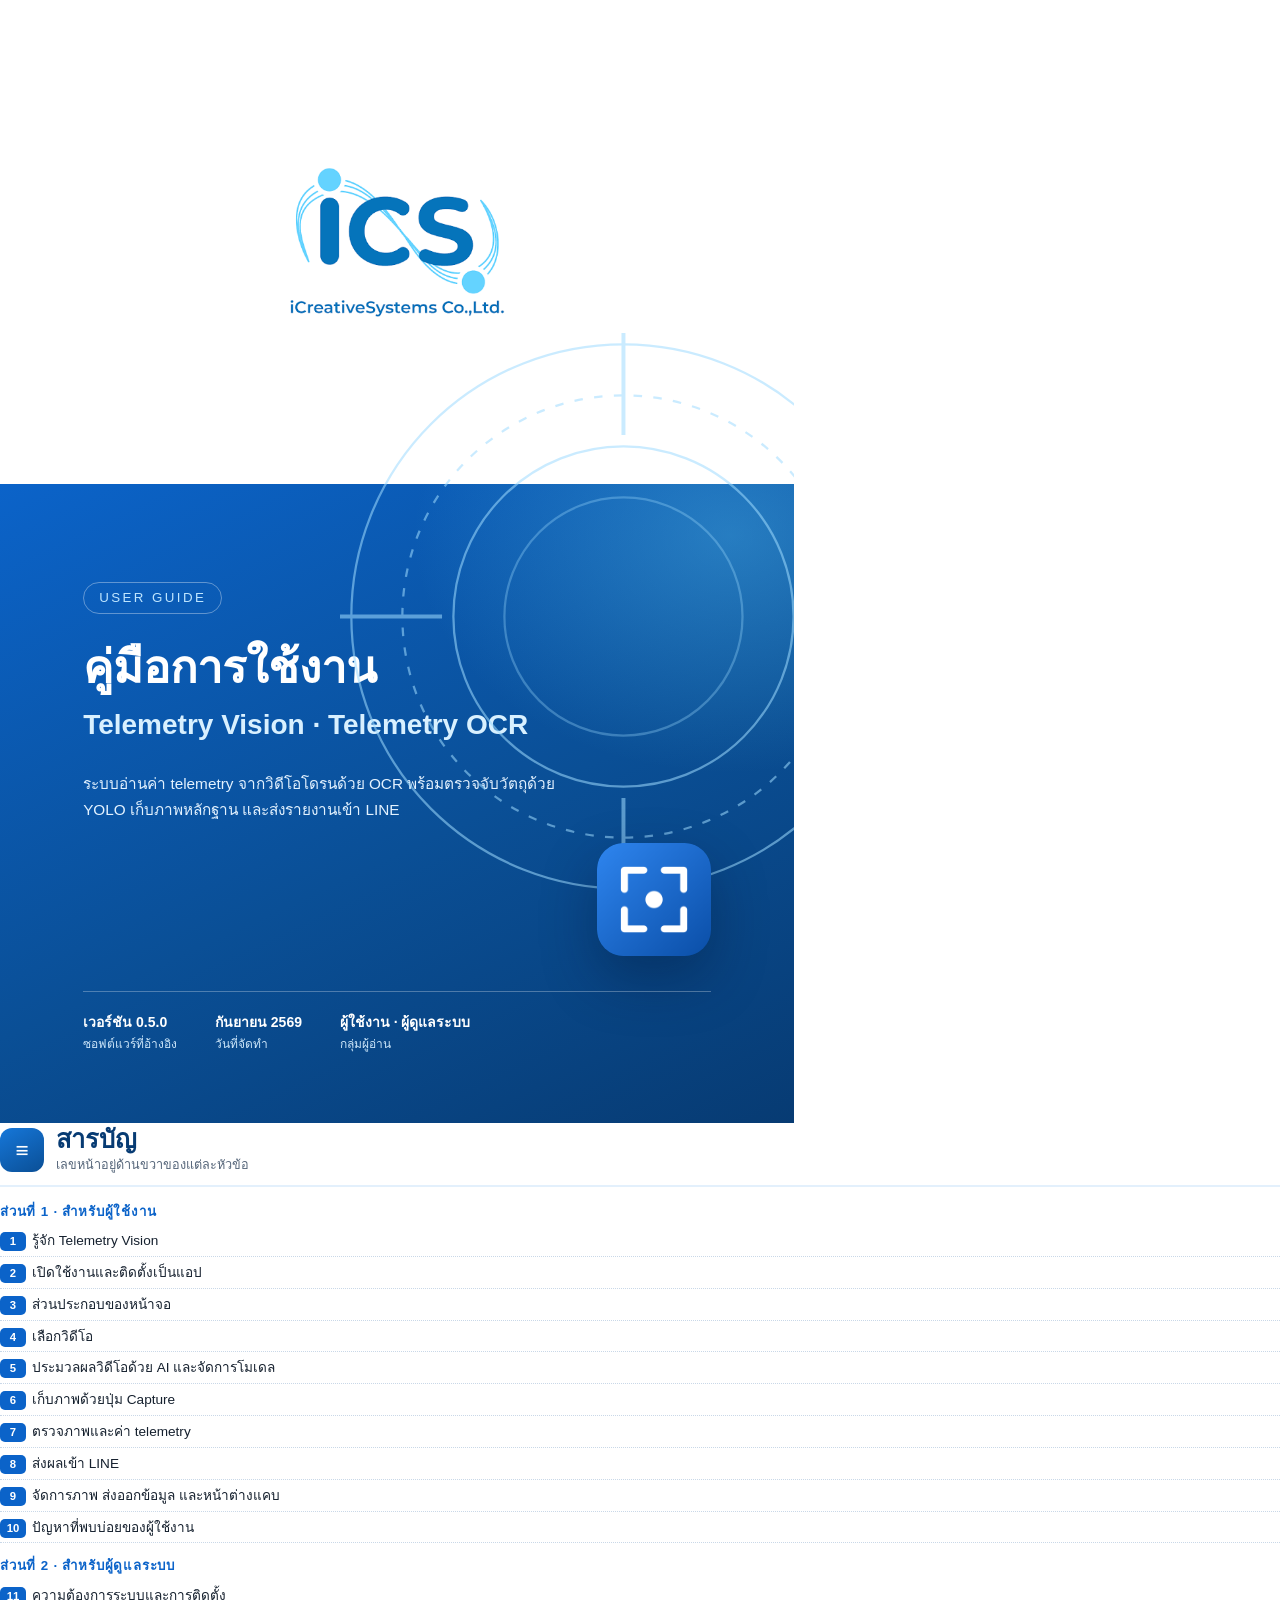
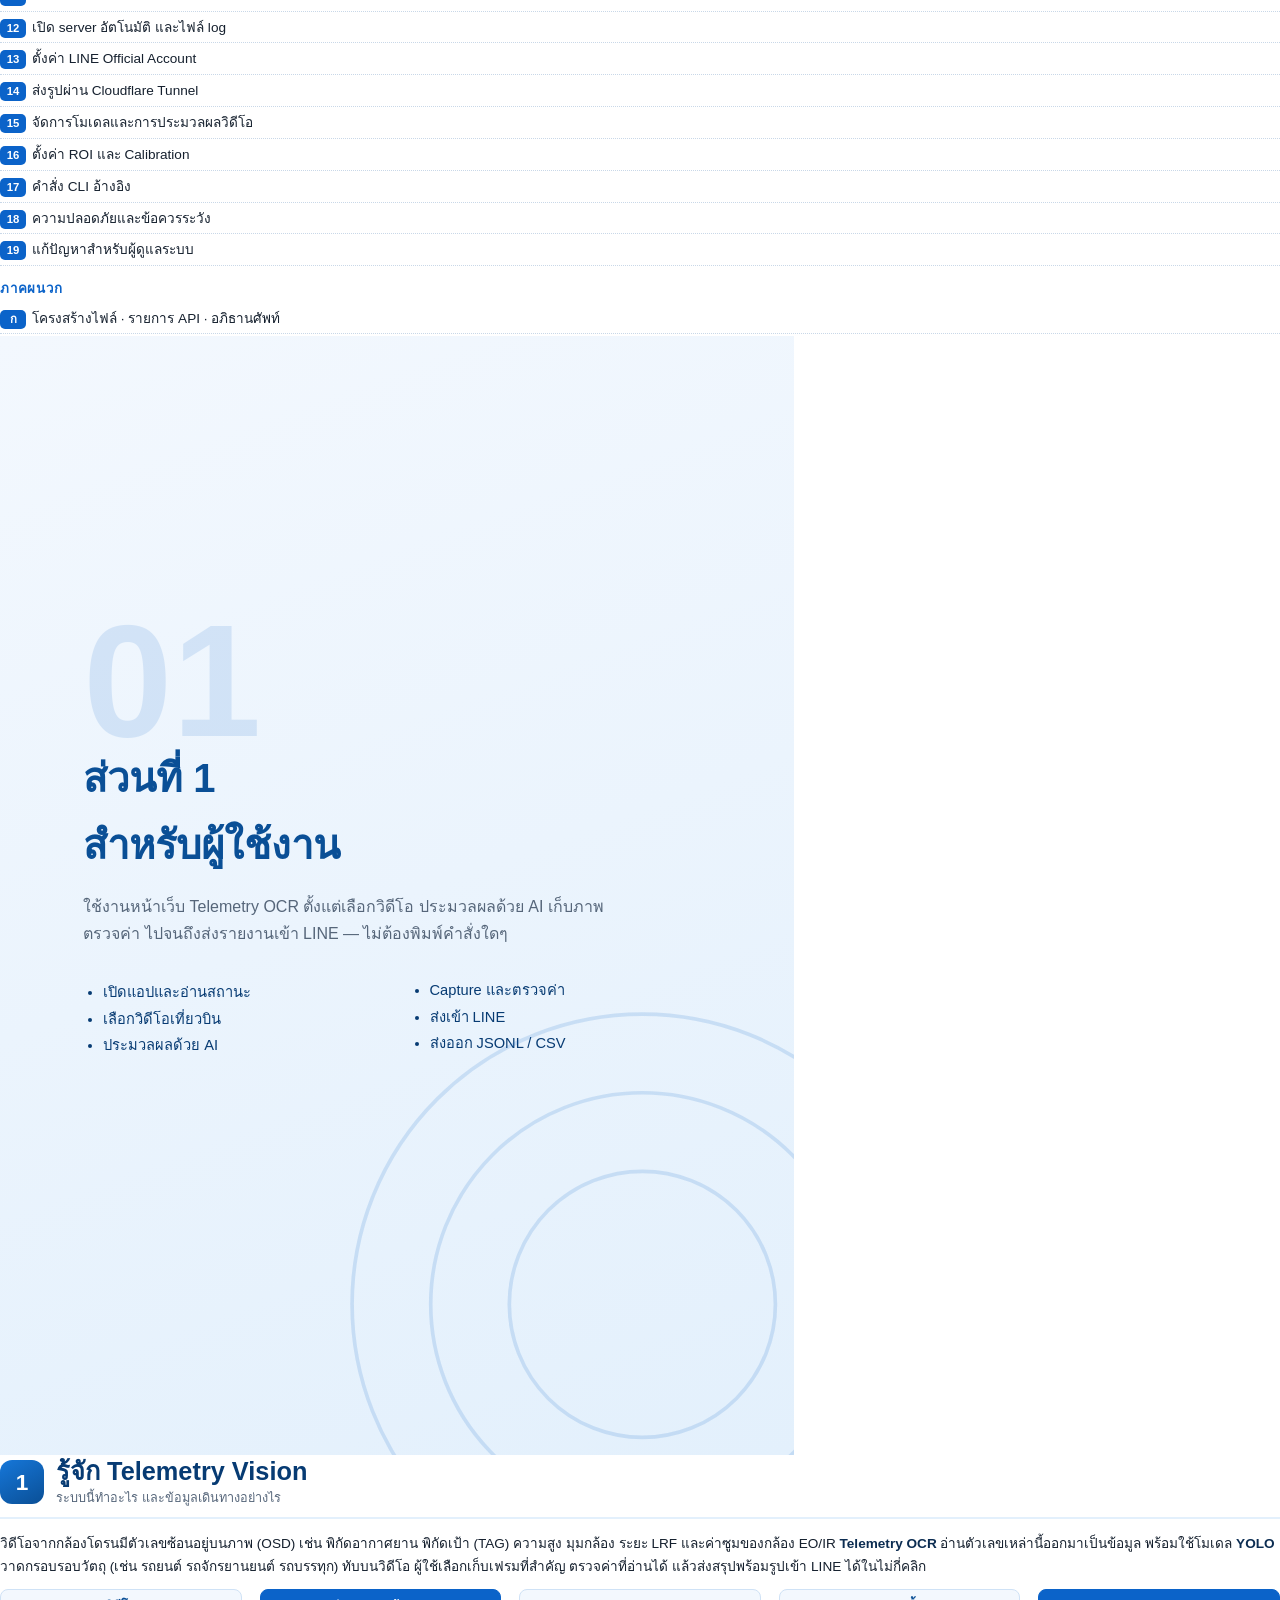
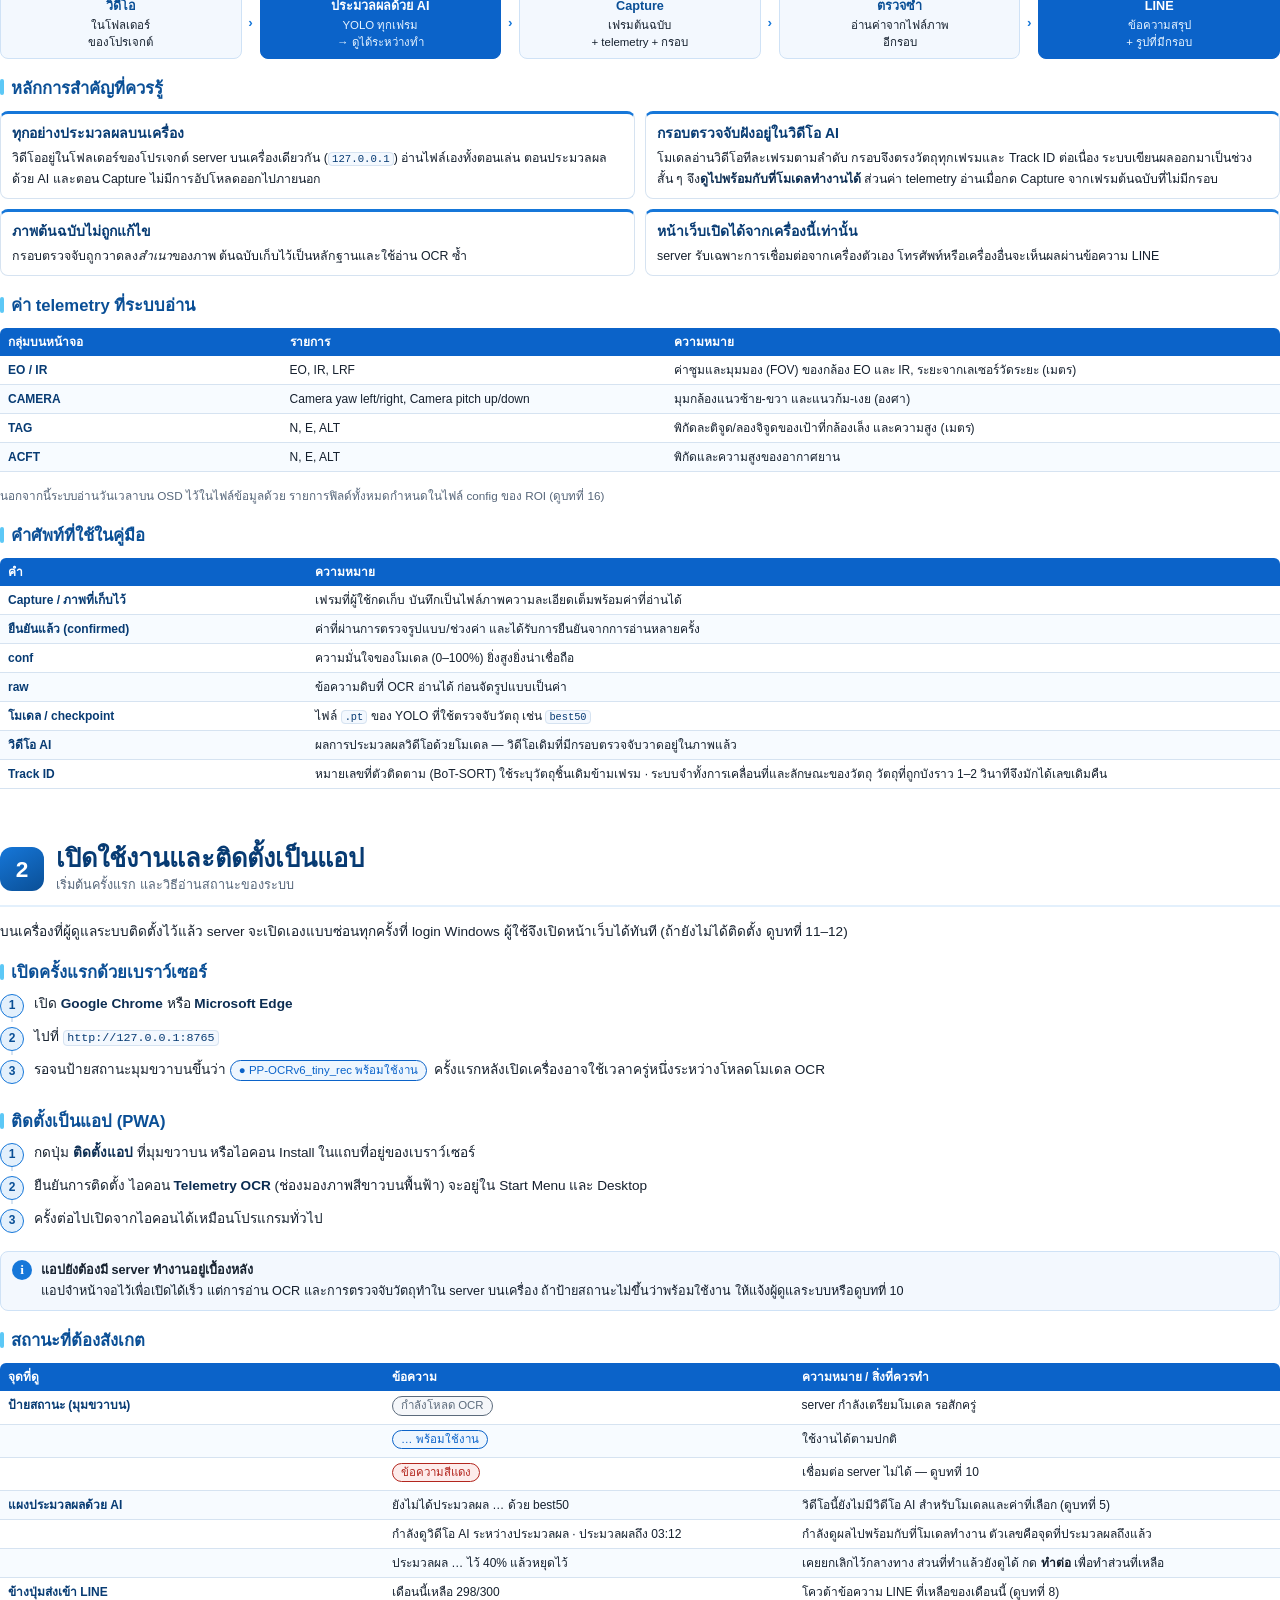
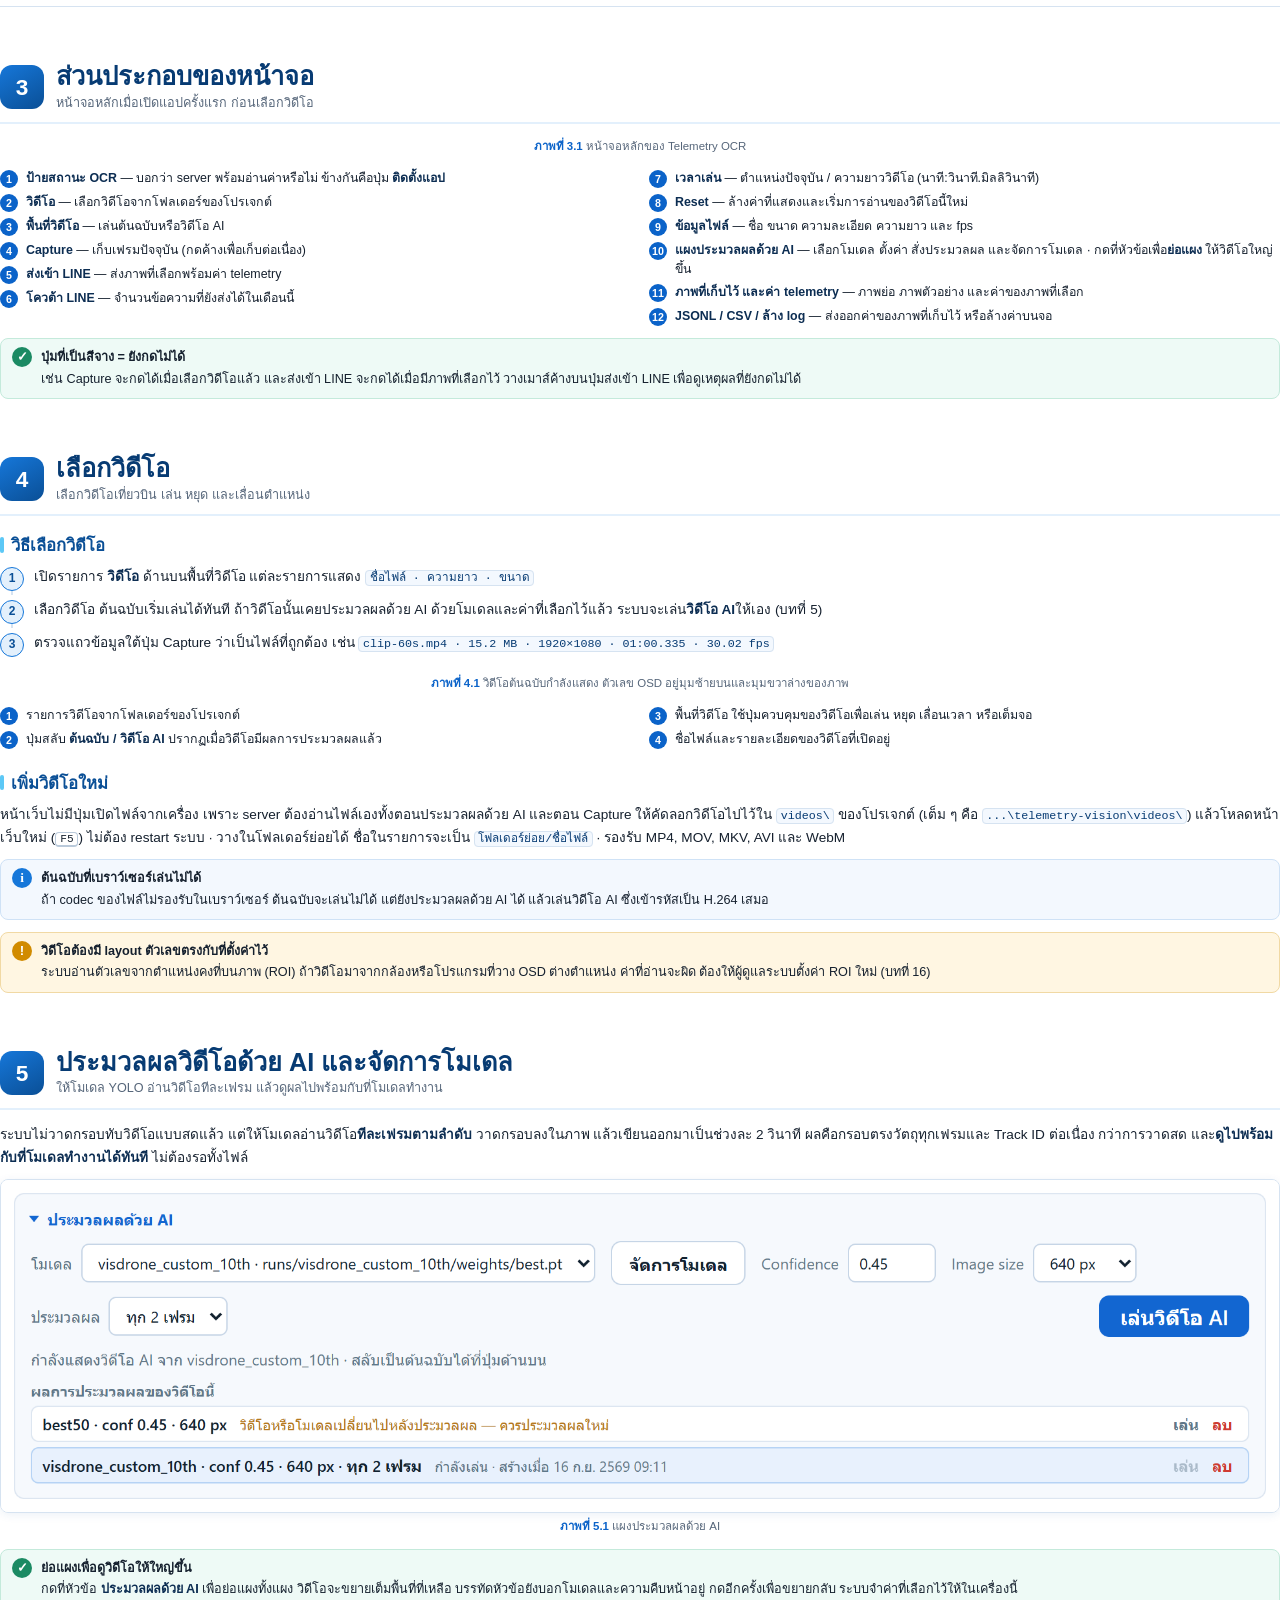
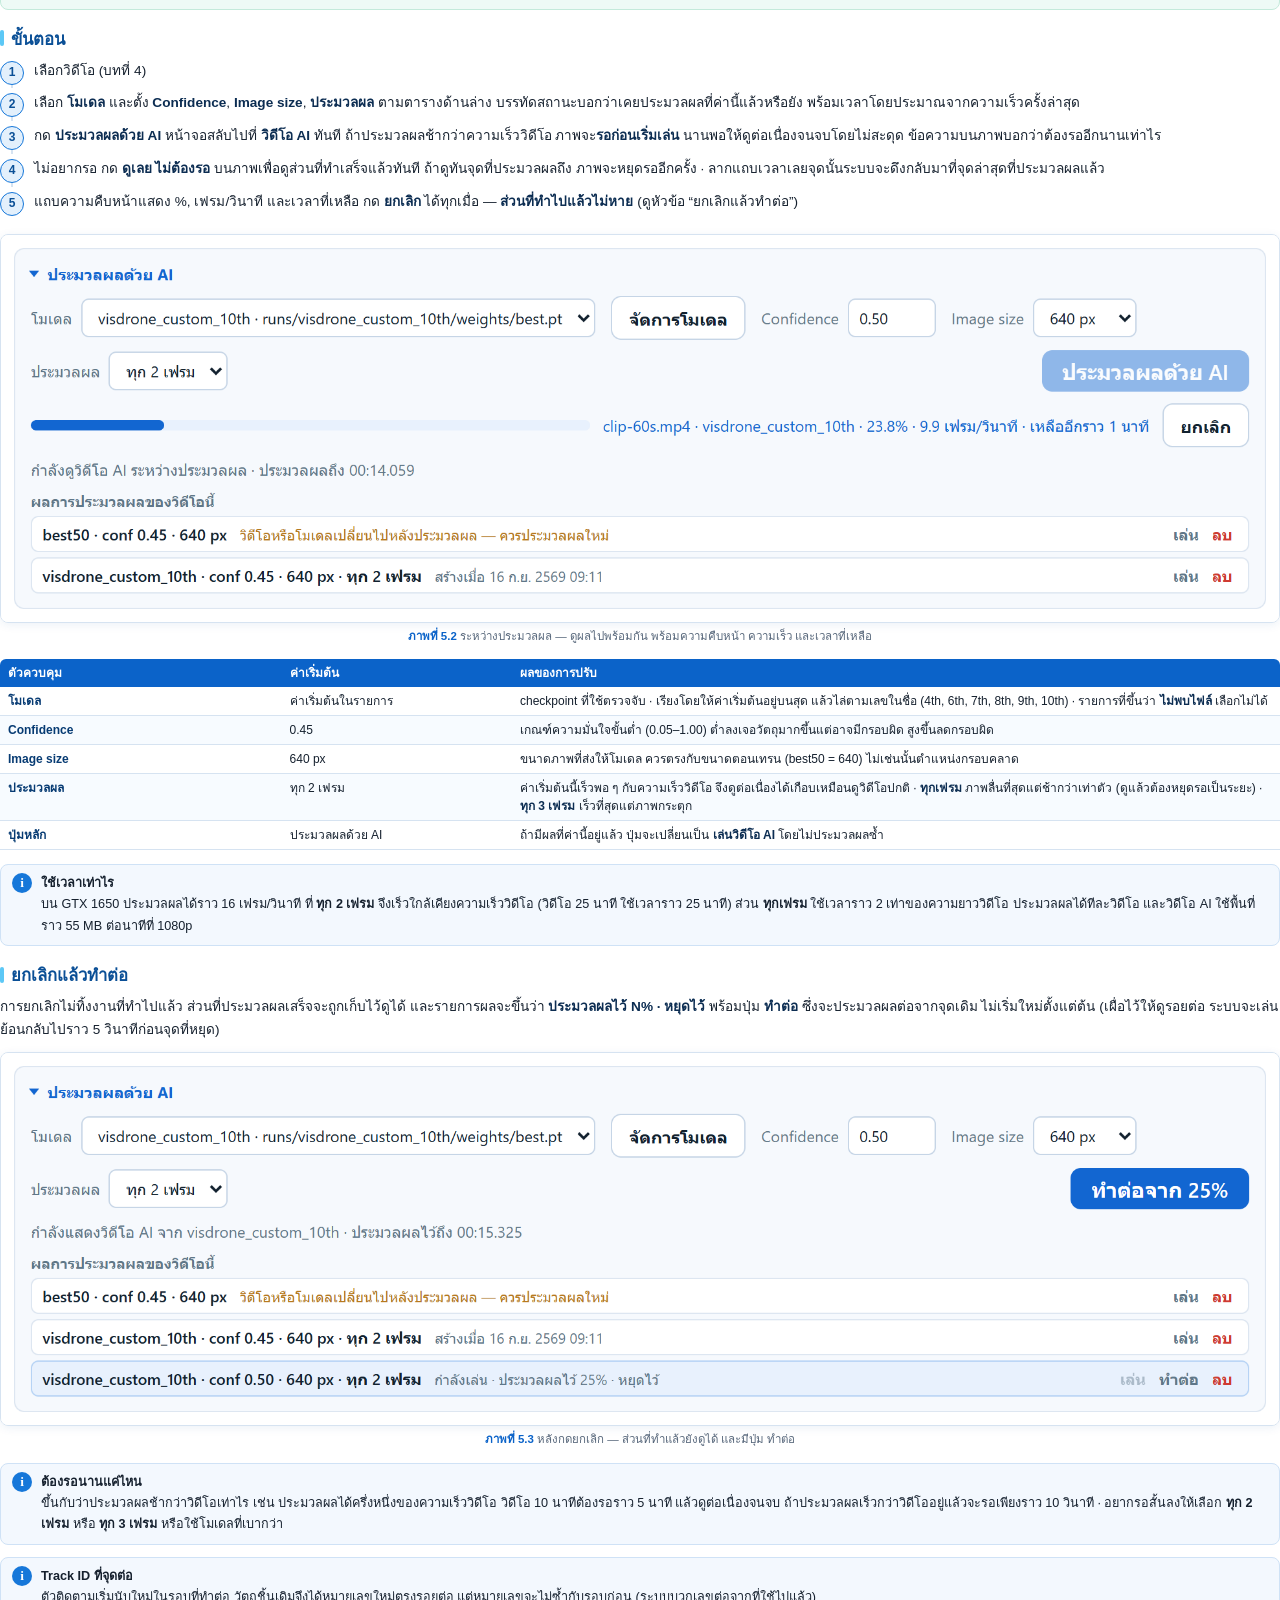
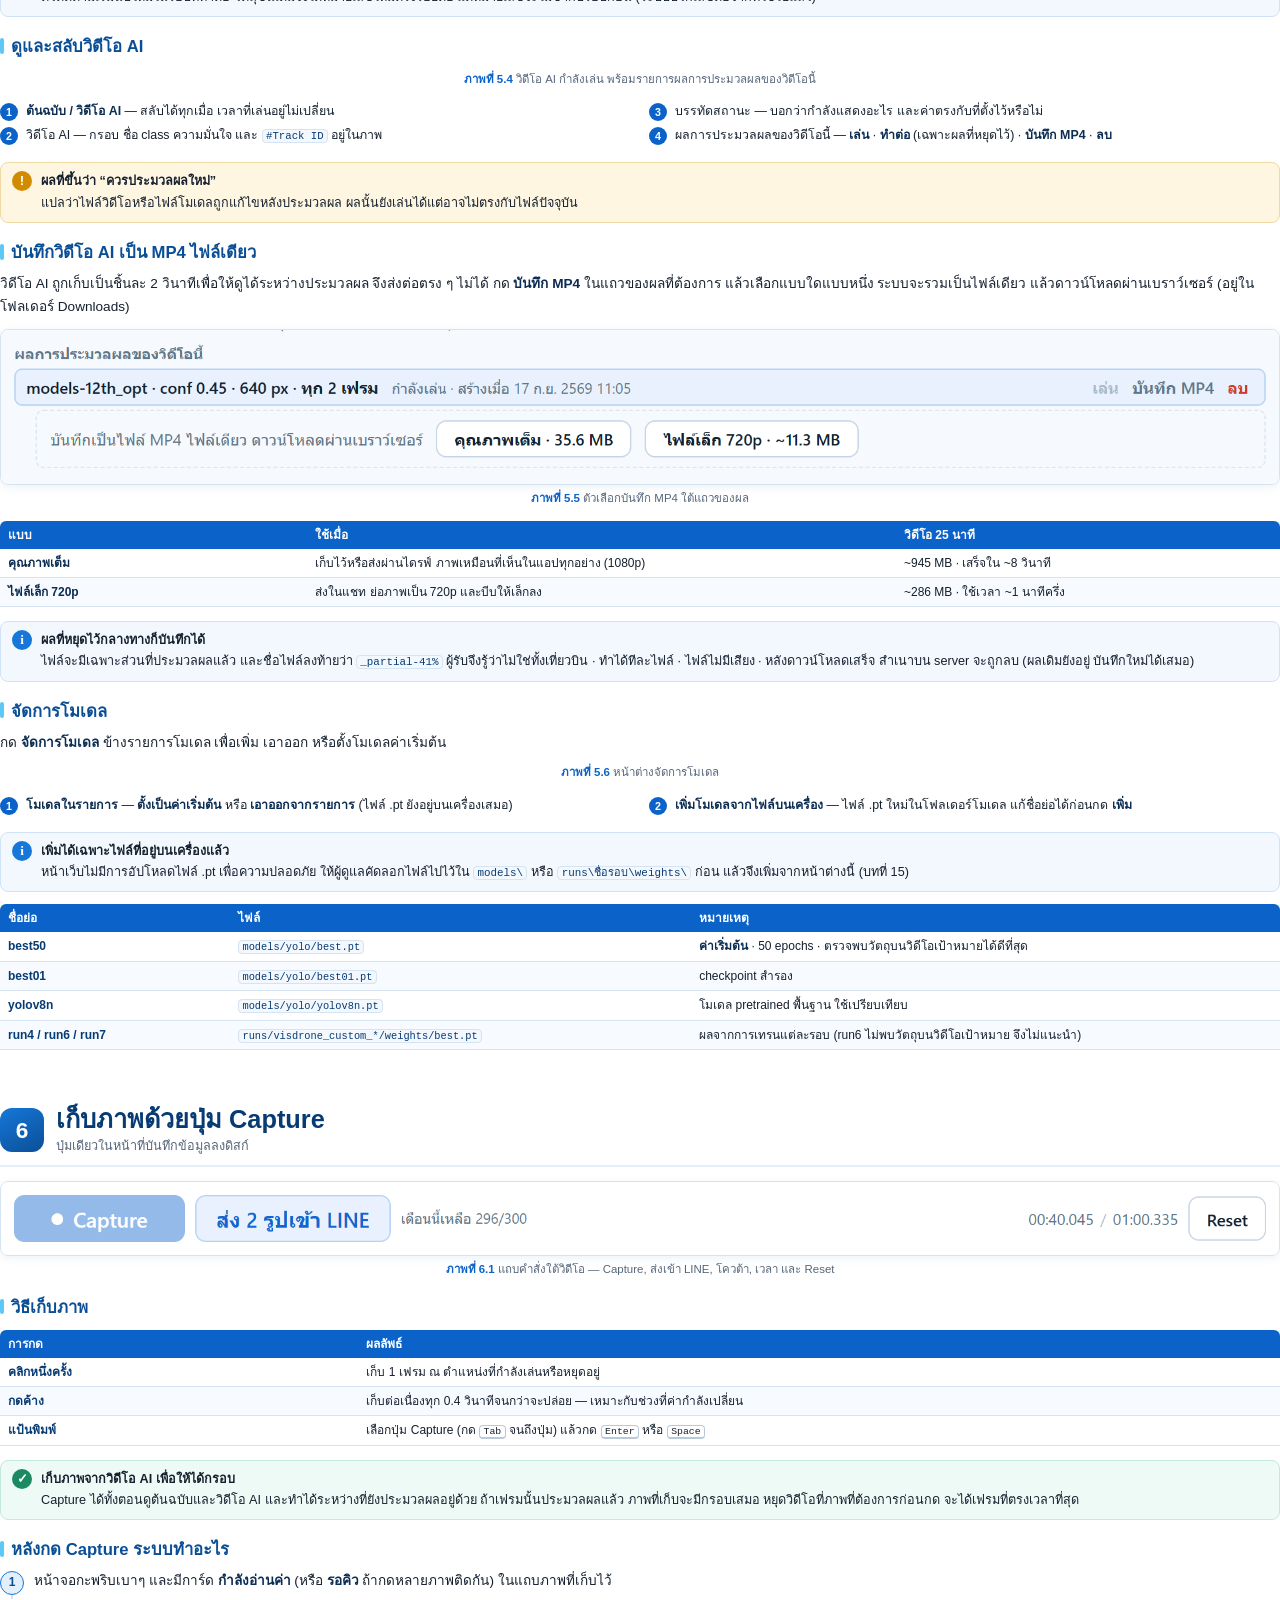
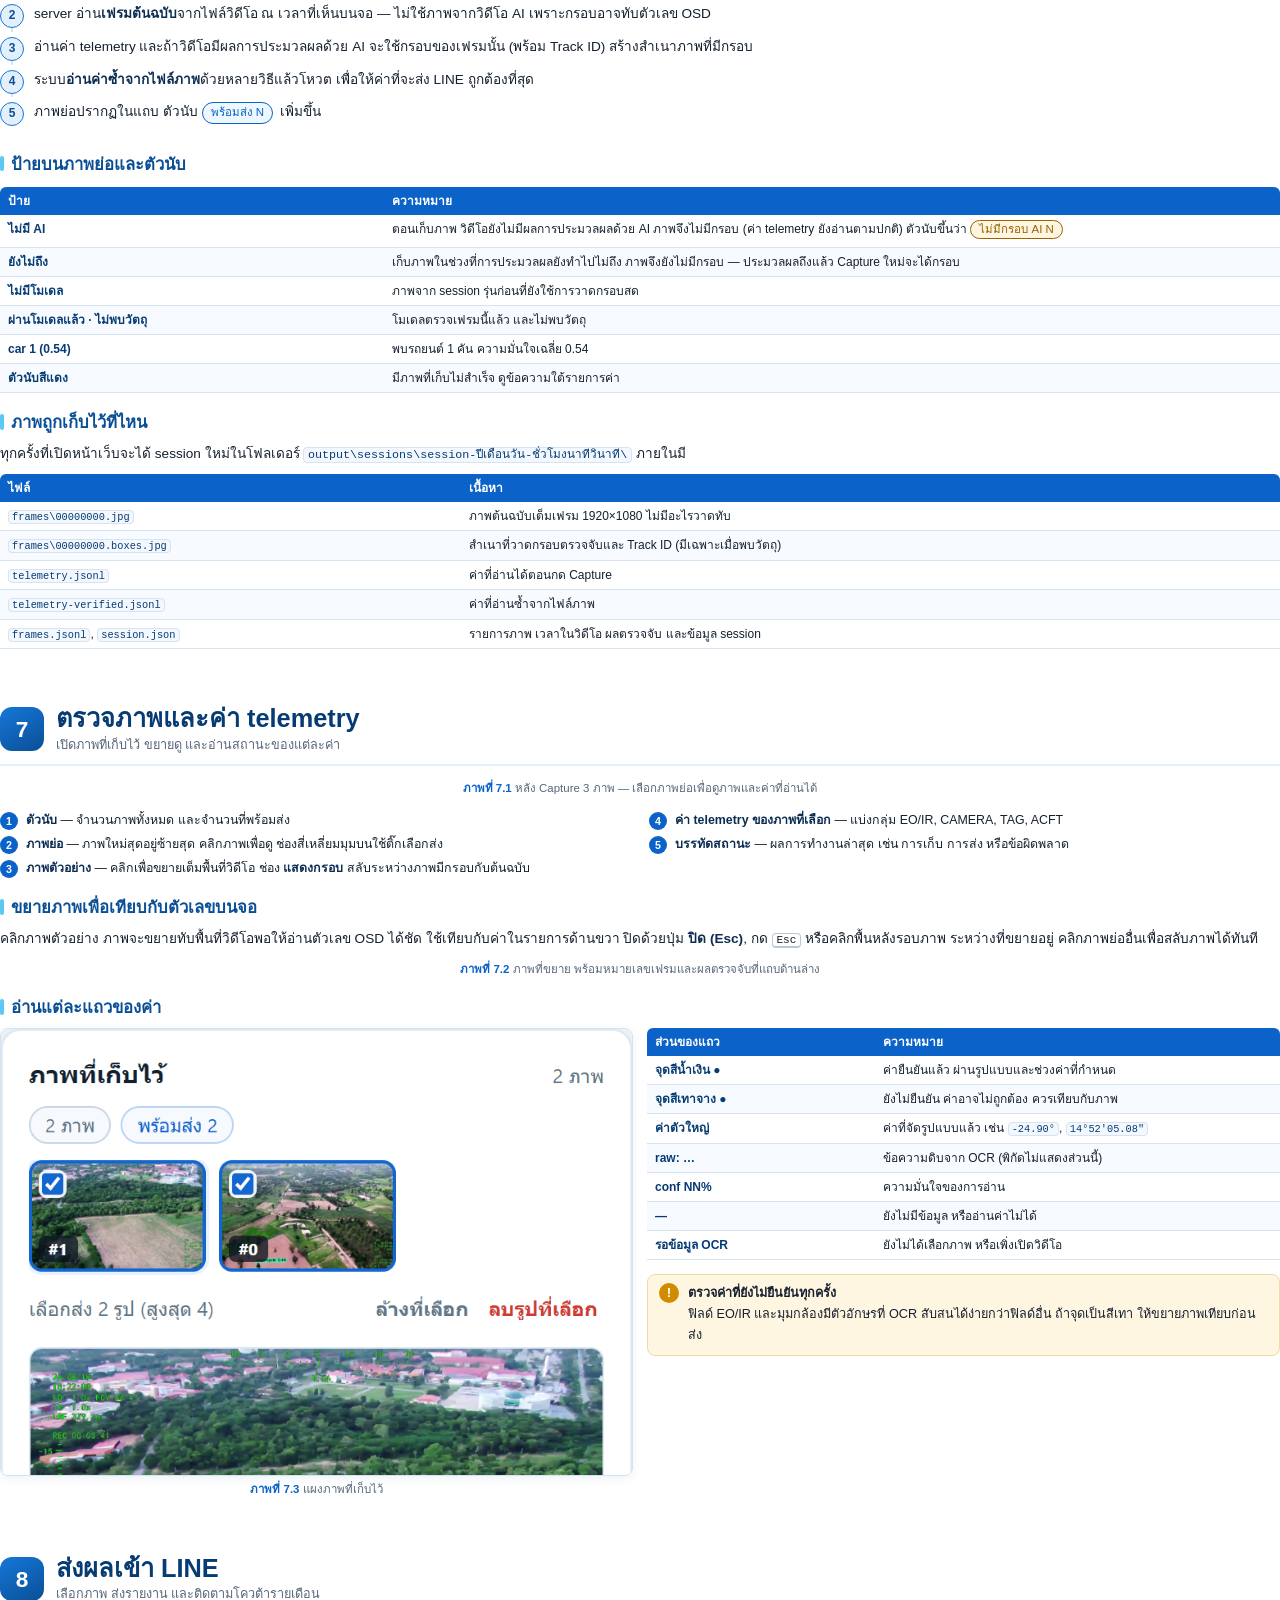
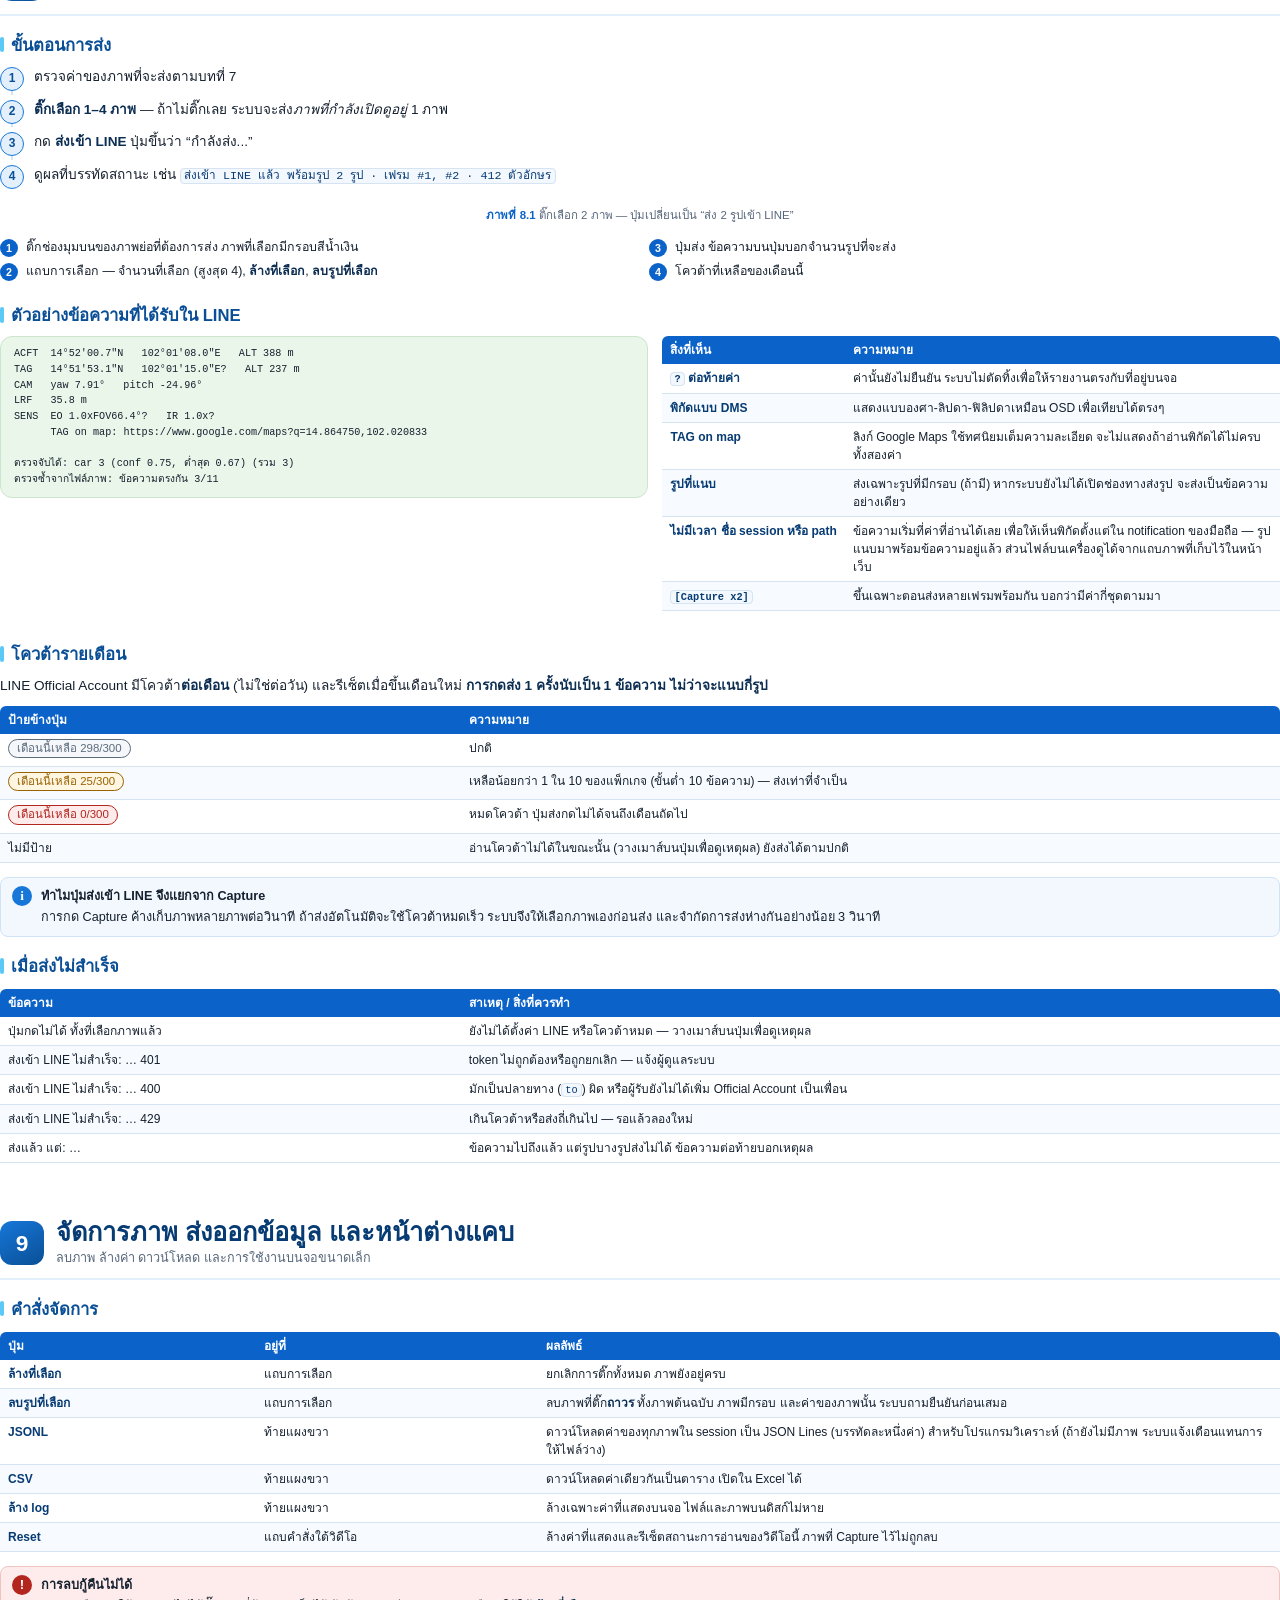
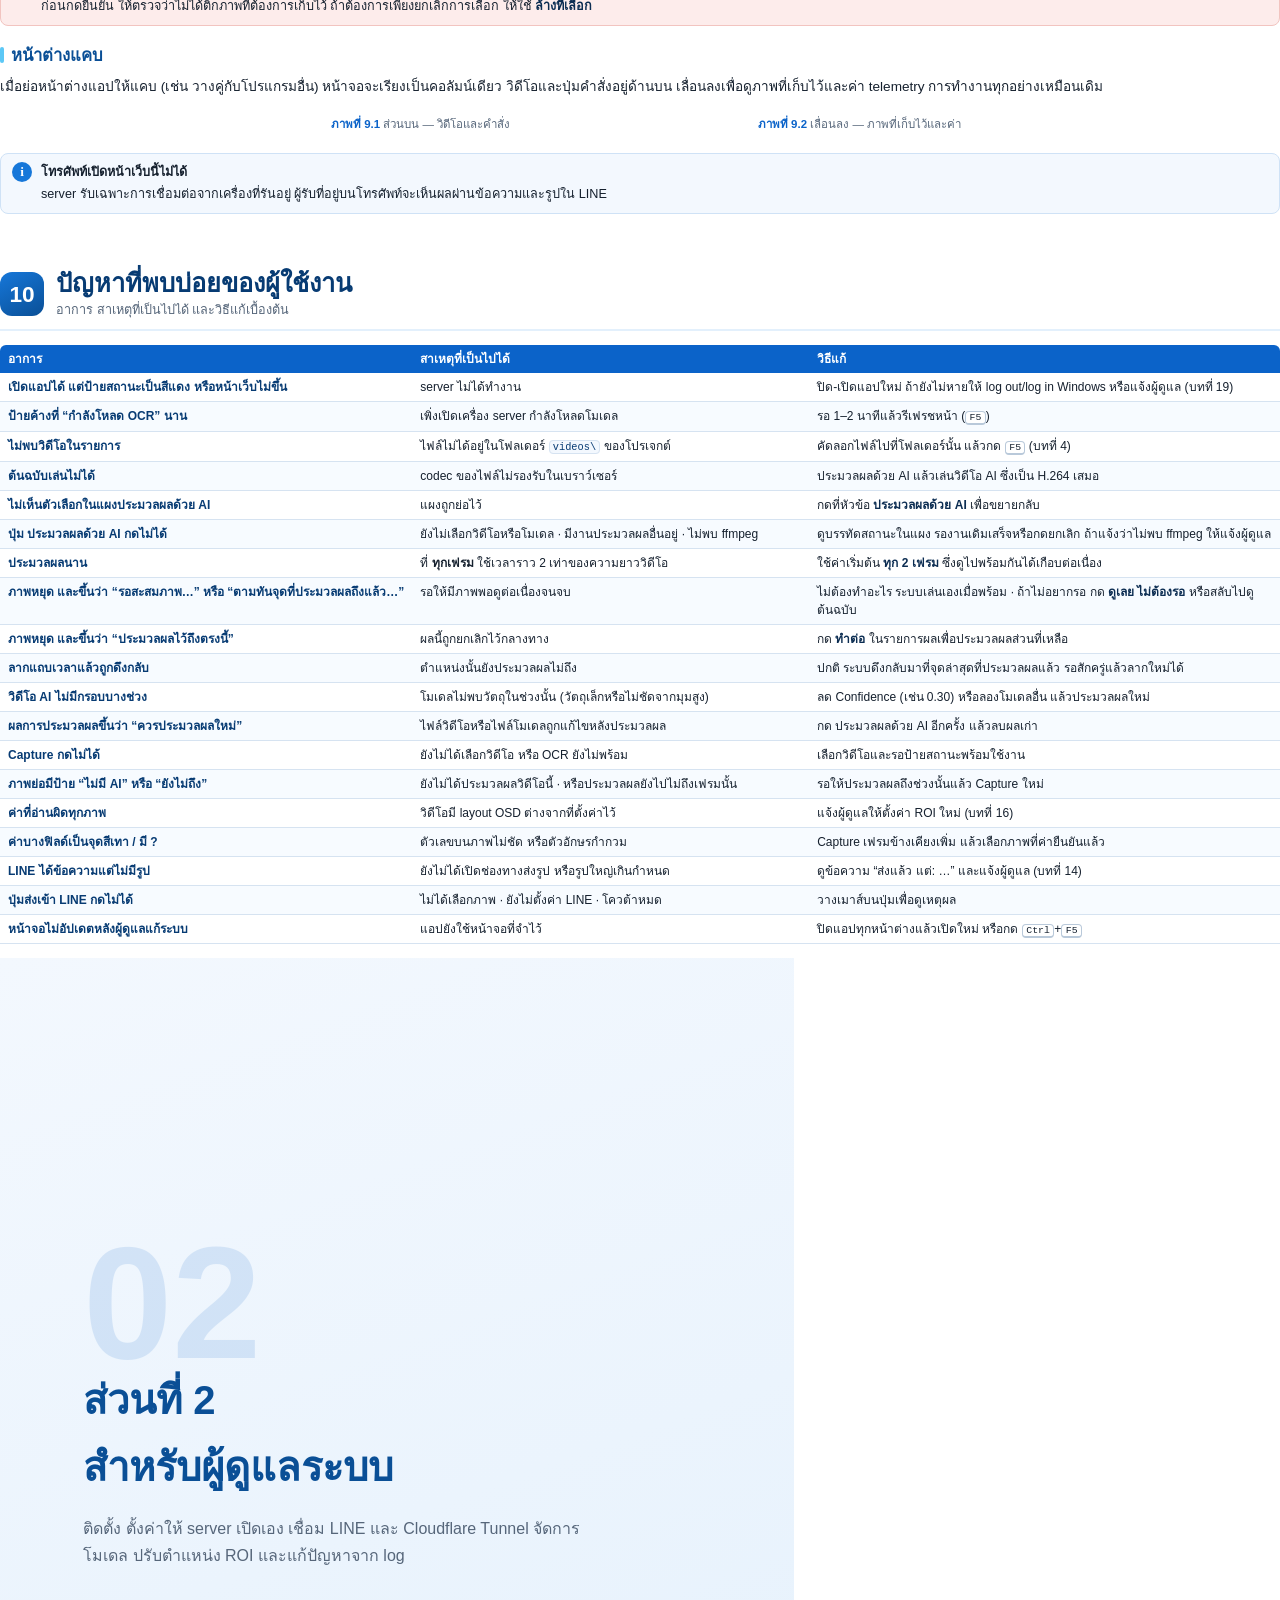
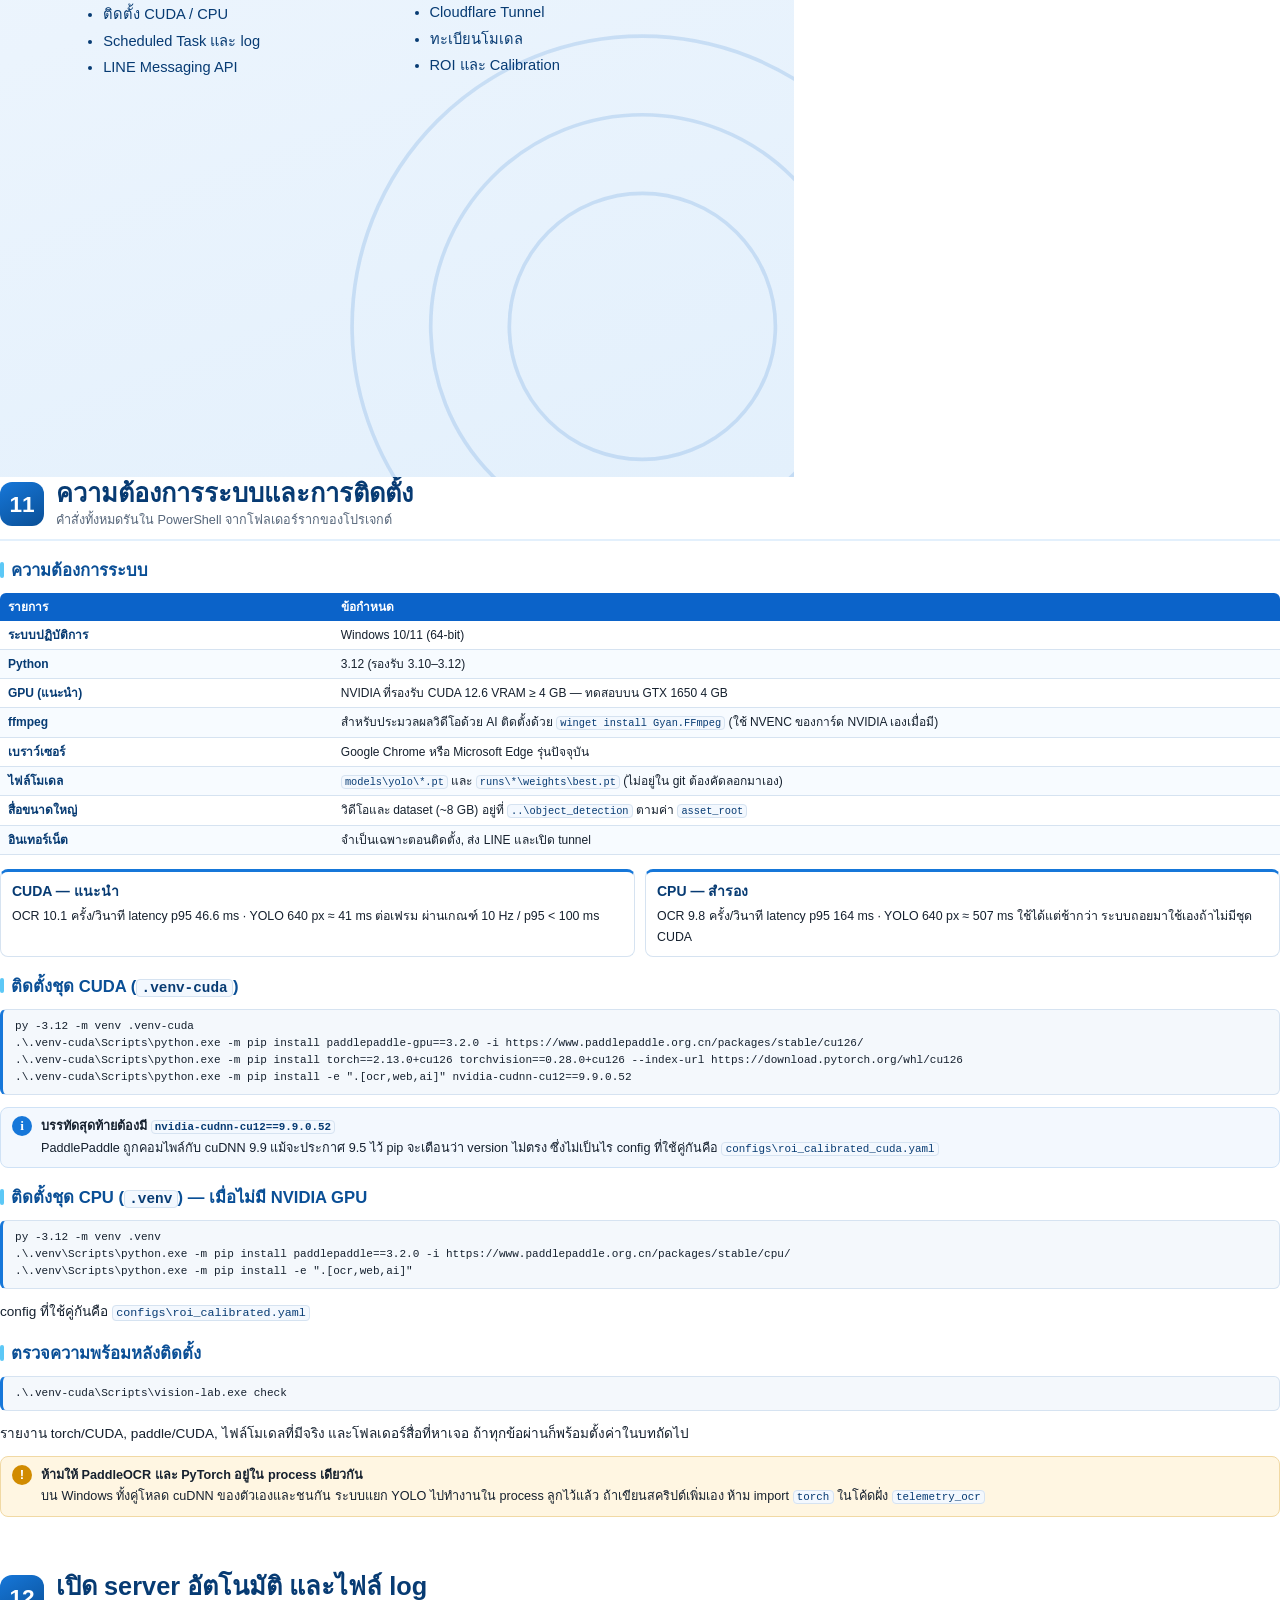
==== commit c6f9e4b1: "Wait once for a slow render, then play it to the end A render slower than playback used to start aft" ====
--- a/docs/user-guide/guide.html
+++ b/docs/user-guide/guide.html
@@ -776,10 +776,10 @@
     <li>เลือกวิดีโอ (บทที่ 4)</li>
     <li>เลือก <strong>โมเดล</strong> และตั้ง <strong>Confidence</strong>, <strong>Image size</strong>, <strong>ประมวลผล</strong> ตามตารางด้านล่าง
       บรรทัดสถานะบอกว่าเคยประมวลผลที่ค่านี้แล้วหรือยัง พร้อมเวลาโดยประมาณจากความเร็วครั้งล่าสุด</li>
-    <li>กด <strong>ประมวลผลด้วย AI</strong> หน้าจอสลับไปที่ <strong>วิดีโอ AI</strong> ทันที และเริ่มเล่นส่วนที่ทำเสร็จแล้ว
-      (ราว 10–15 วินาทีแรกเป็นการโหลดโมเดล จึงยังไม่มีภาพ)</li>
-    <li>ถ้าดูทันจุดที่ประมวลผลถึง จะขึ้นข้อความ <em>กำลังประมวลผลส่วนถัดไป…</em> บนภาพ แล้วเล่นต่อเองเมื่อมีภาพใหม่
-      ลากแถบเวลาเลยจุดนั้นระบบจะดึงกลับมาที่จุดล่าสุดที่ประมวลผลแล้ว</li>
+    <li>กด <strong>ประมวลผลด้วย AI</strong> หน้าจอสลับไปที่ <strong>วิดีโอ AI</strong> ทันที ถ้าประมวลผลช้ากว่าความเร็ววิดีโอ
+      ภาพจะ<strong>รอก่อนเริ่มเล่น</strong> นานพอให้ดูต่อเนื่องจนจบโดยไม่สะดุด ข้อความบนภาพบอกว่าต้องรออีกนานเท่าไร</li>
+    <li>ไม่อยากรอ กด <strong>ดูเลย ไม่ต้องรอ</strong> บนภาพเพื่อดูส่วนที่ทำเสร็จแล้วทันที ถ้าดูทันจุดที่ประมวลผลถึง
+      ภาพจะหยุดรออีกครั้ง · ลากแถบเวลาเลยจุดนั้นระบบจะดึงกลับมาที่จุดล่าสุดที่ประมวลผลแล้ว</li>
     <li>แถบความคืบหน้าแสดง %, เฟรม/วินาที และเวลาที่เหลือ กด <strong>ยกเลิก</strong> ได้ทุกเมื่อ —
       <strong>ส่วนที่ทำไปแล้วไม่หาย</strong> (ดูหัวข้อ “ยกเลิกแล้วทำต่อ”)</li>
   </ol>
@@ -811,11 +811,10 @@
     <div class="frame"><img src="assets/screens/05b-render-partial.png" alt=""></div>
     <figcaption><b>ภาพที่ 5.3</b> หลังกดยกเลิก — ส่วนที่ทำแล้วยังดูได้ และมีปุ่ม ทำต่อ</figcaption>
   </figure>
-  <div class="note"><b>ภาพหยุดเป็นช่วง ๆ ระหว่างประมวลผล เป็นเรื่องปกติ</b>
-    ถ้าโมเดลผลิตภาพช้ากว่าความเร็ววิดีโอ (เช่นโมเดลใหญ่ที่ตั้ง <b>ทุกเฟรม</b>) ระบบจะสะสมภาพไว้ราว
-    10–15 วินาทีก่อนเล่น เพื่อให้ได้ดูยาว ๆ ทีเดียวแทนที่จะสะดุดทุก 1–2 วินาที ข้อความบนภาพบอกว่า
-    ต้องรออีกนานเท่าไรและจะได้ดูต่อเนื่องประมาณกี่วินาที · อยากให้สะดุดน้อยลงอีกให้เลือก
-    <b>ทุก 2 เฟรม</b> หรือใช้โมเดลที่เบากว่า</div>
+  <div class="note"><b>ต้องรอนานแค่ไหน</b>
+    ขึ้นกับว่าประมวลผลช้ากว่าวิดีโอเท่าไร เช่น ประมวลผลได้ครึ่งหนึ่งของความเร็ววิดีโอ วิดีโอ 10 นาทีต้องรอราว 5 นาที
+    แล้วดูต่อเนื่องจนจบ ถ้าประมวลผลเร็วกว่าวิดีโออยู่แล้วจะรอเพียงราว 10 วินาที · อยากรอสั้นลงให้เลือก
+    <b>ทุก 2 เฟรม</b> หรือ <b>ทุก 3 เฟรม</b> หรือใช้โมเดลที่เบากว่า</div>
 
   <div class="note"><b>Track ID ที่จุดต่อ</b>
     ตัวติดตามเริ่มนับใหม่ในรอบที่ทำต่อ วัตถุชิ้นเดิมจึงได้หมายเลขใหม่ตรงรอยต่อ แต่หมายเลขจะไม่ซ้ำกับรอบก่อน
@@ -1127,7 +1126,8 @@
       <tr><td class="k">ไม่เห็นตัวเลือกในแผงประมวลผลด้วย AI</td><td>แผงถูกย่อไว้</td><td>กดที่หัวข้อ <strong>ประมวลผลด้วย AI</strong> เพื่อขยายกลับ</td></tr>
       <tr><td class="k">ปุ่ม ประมวลผลด้วย AI กดไม่ได้</td><td>ยังไม่เลือกวิดีโอหรือโมเดล · มีงานประมวลผลอื่นอยู่ · ไม่พบ ffmpeg</td><td>ดูบรรทัดสถานะในแผง รองานเดิมเสร็จหรือกดยกเลิก ถ้าแจ้งว่าไม่พบ ffmpeg ให้แจ้งผู้ดูแล</td></tr>
       <tr><td class="k">ประมวลผลนาน</td><td>ที่ <b>ทุกเฟรม</b> ใช้เวลาราว 2 เท่าของความยาววิดีโอ</td><td>ใช้ค่าเริ่มต้น <strong>ทุก 2 เฟรม</strong> ซึ่งดูไปพร้อมกันได้เกือบต่อเนื่อง</td></tr>
-      <tr><td class="k">ภาพหยุด และขึ้นว่า “กำลังประมวลผลส่วนถัดไป…”</td><td>ดูทันจุดที่โมเดลทำถึงแล้ว</td><td>ไม่ต้องทำอะไร ระบบเล่นต่อเองเมื่อมีภาพใหม่ · ถ้าไม่อยากรอ ให้กดสลับไปดูต้นฉบับ</td></tr>
+      <tr><td class="k">ภาพหยุด และขึ้นว่า “รอสะสมภาพ…” หรือ “ตามทันจุดที่ประมวลผลถึงแล้ว…”</td><td>รอให้มีภาพพอดูต่อเนื่องจนจบ</td><td>ไม่ต้องทำอะไร ระบบเล่นเองเมื่อพร้อม · ถ้าไม่อยากรอ กด <strong>ดูเลย ไม่ต้องรอ</strong> หรือสลับไปดูต้นฉบับ</td></tr>
+      <tr><td class="k">ภาพหยุด และขึ้นว่า “ประมวลผลไว้ถึงตรงนี้”</td><td>ผลนี้ถูกยกเลิกไว้กลางทาง</td><td>กด <strong>ทำต่อ</strong> ในรายการผลเพื่อประมวลผลส่วนที่เหลือ</td></tr>
       <tr><td class="k">ลากแถบเวลาแล้วถูกดึงกลับ</td><td>ตำแหน่งนั้นยังประมวลผลไม่ถึง</td><td>ปกติ ระบบดึงกลับมาที่จุดล่าสุดที่ประมวลผลแล้ว รอสักครู่แล้วลากใหม่ได้</td></tr>
       <tr><td class="k">วิดีโอ AI ไม่มีกรอบบางช่วง</td><td>โมเดลไม่พบวัตถุในช่วงนั้น (วัตถุเล็กหรือไม่ชัดจากมุมสูง)</td><td>ลด Confidence (เช่น 0.30) หรือลองโมเดลอื่น แล้วประมวลผลใหม่</td></tr>
       <tr><td class="k">ผลการประมวลผลขึ้นว่า “ควรประมวลผลใหม่”</td><td>ไฟล์วิดีโอหรือไฟล์โมเดลถูกแก้ไขหลังประมวลผล</td><td>กด ประมวลผลด้วย AI อีกครั้ง แล้วลบผลเก่า</td></tr>
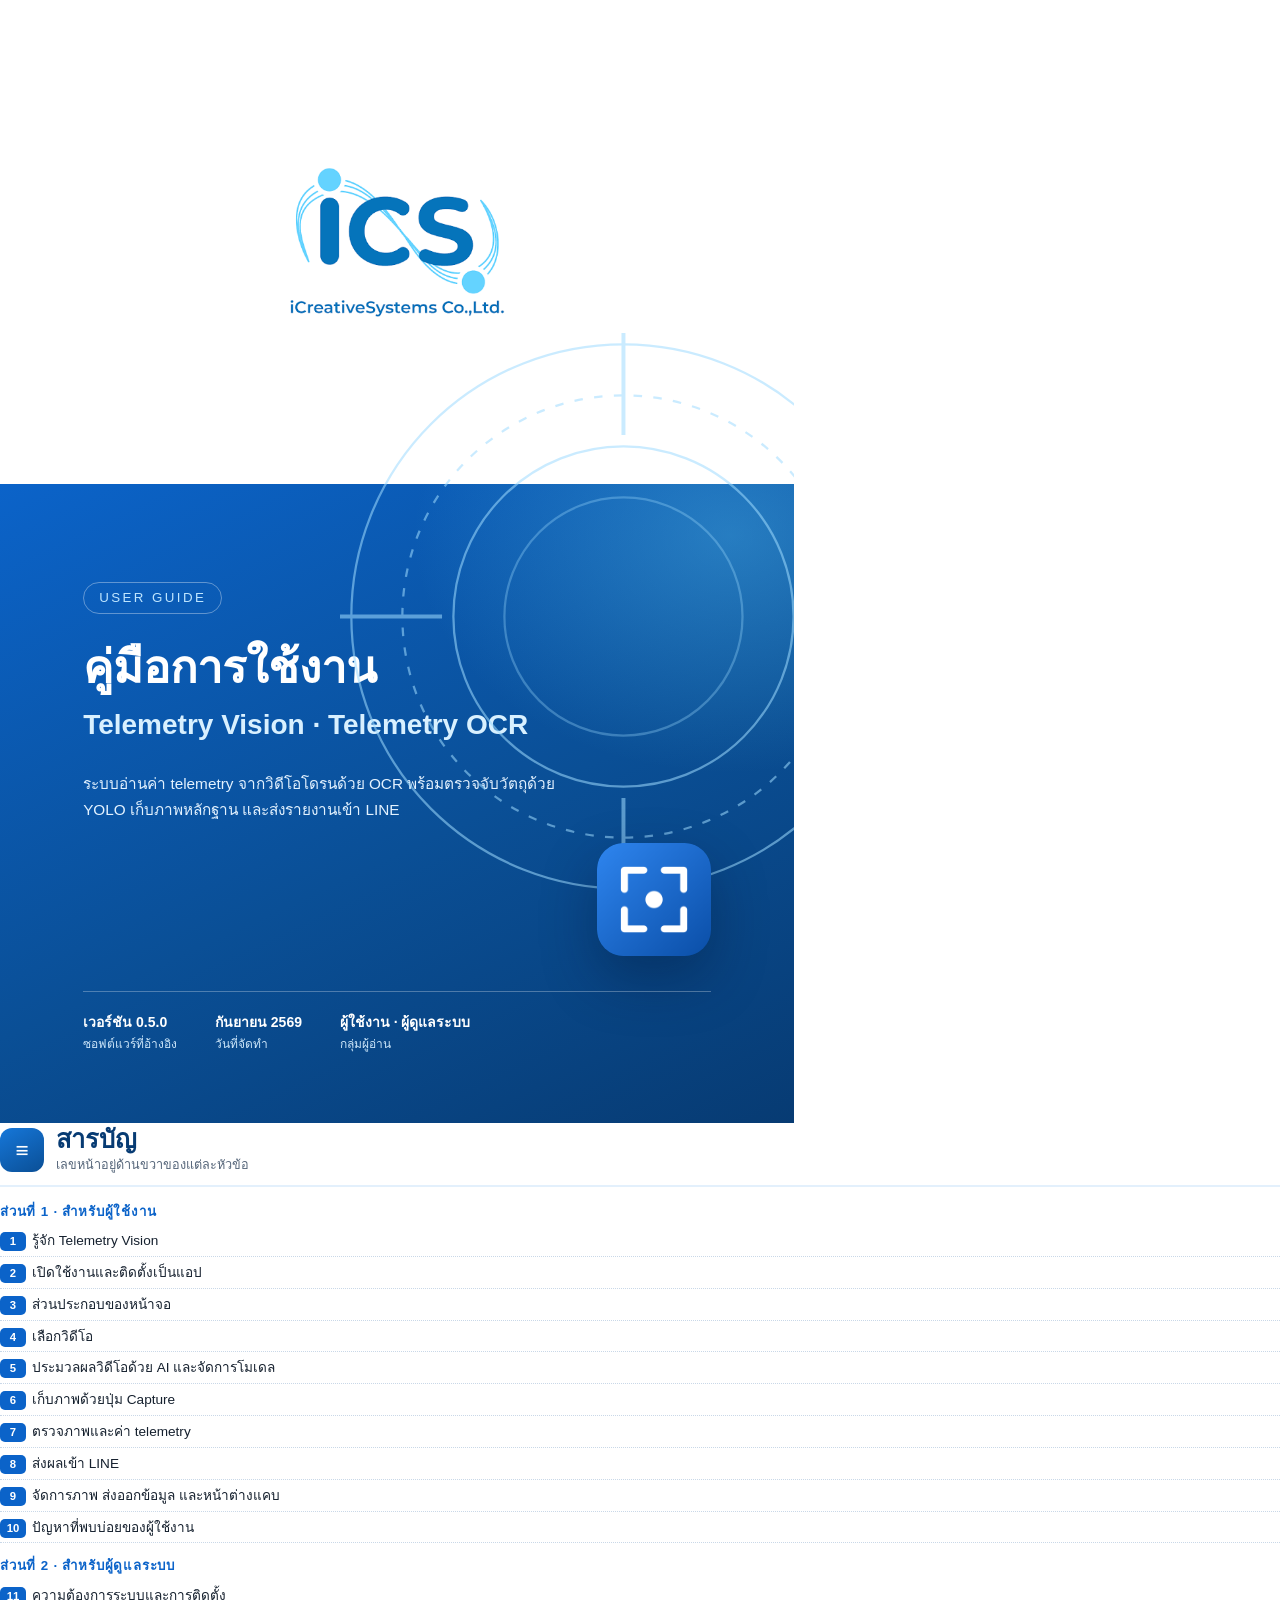
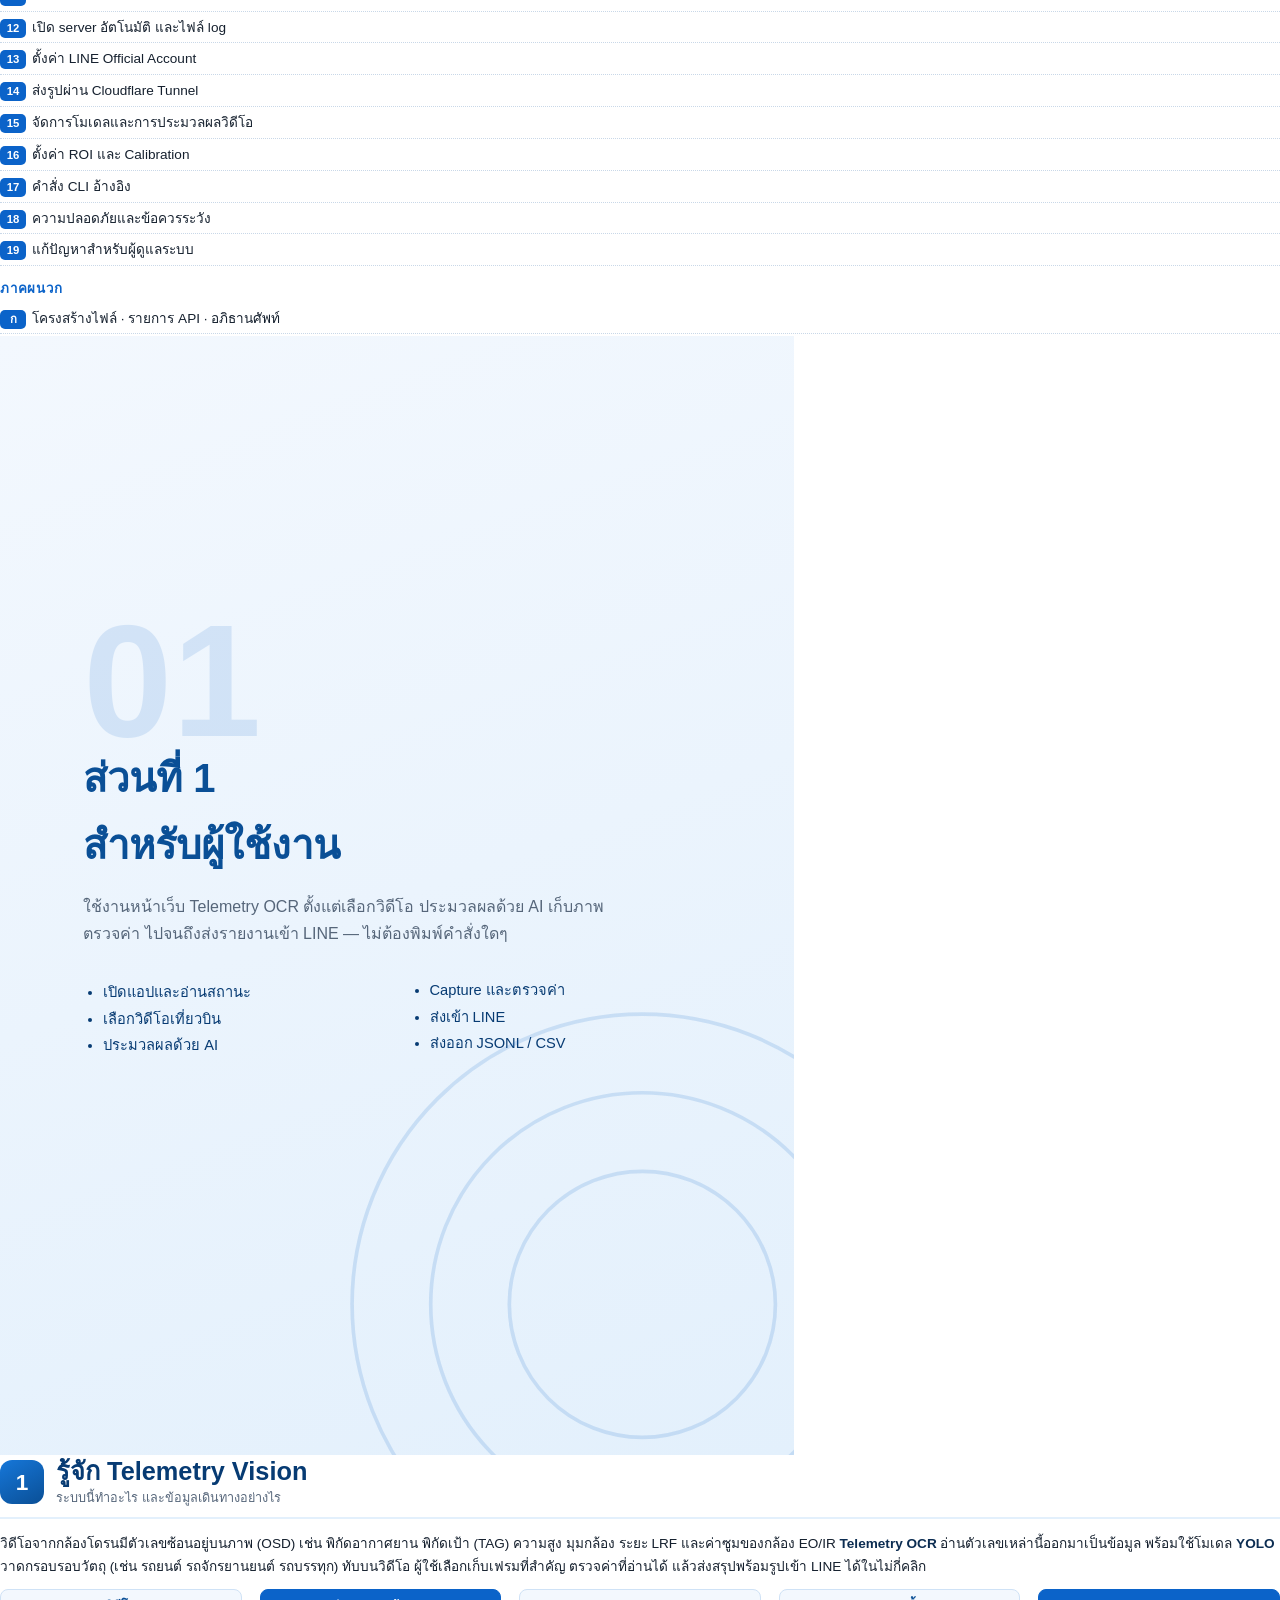
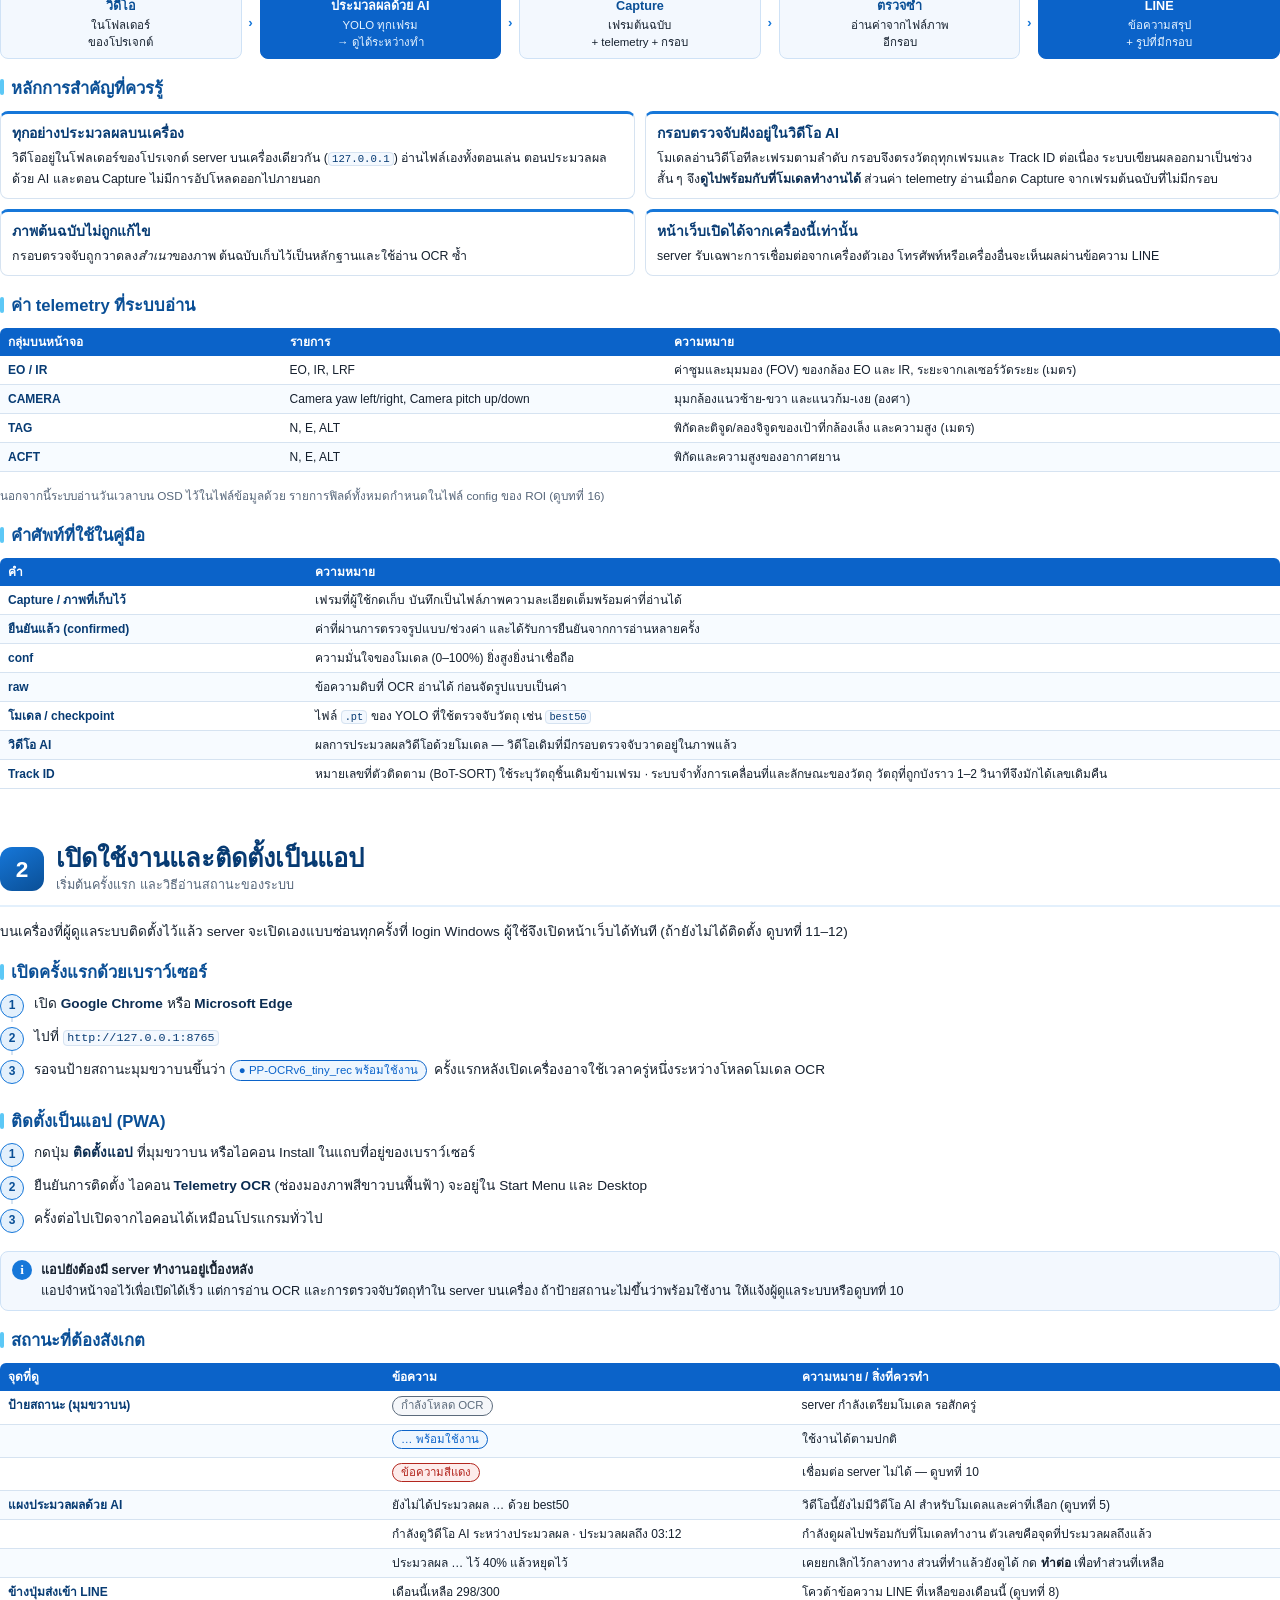
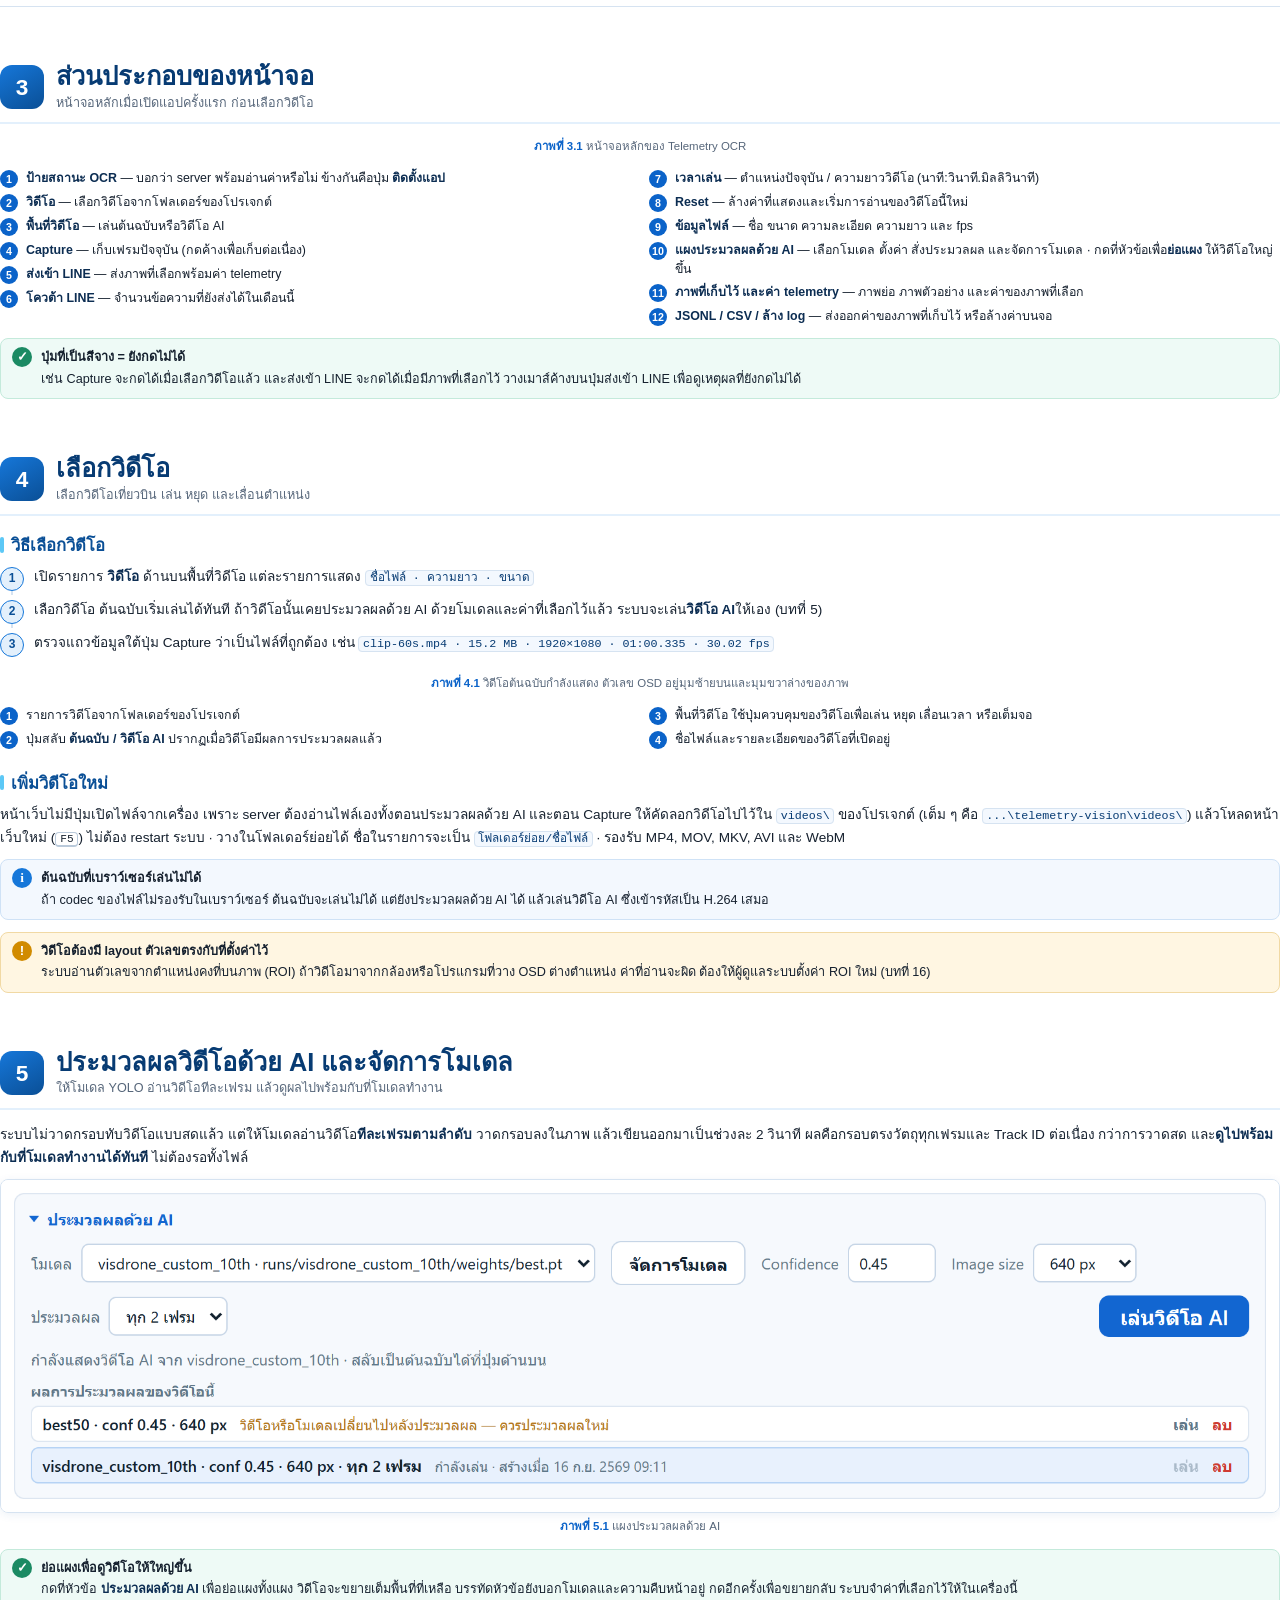
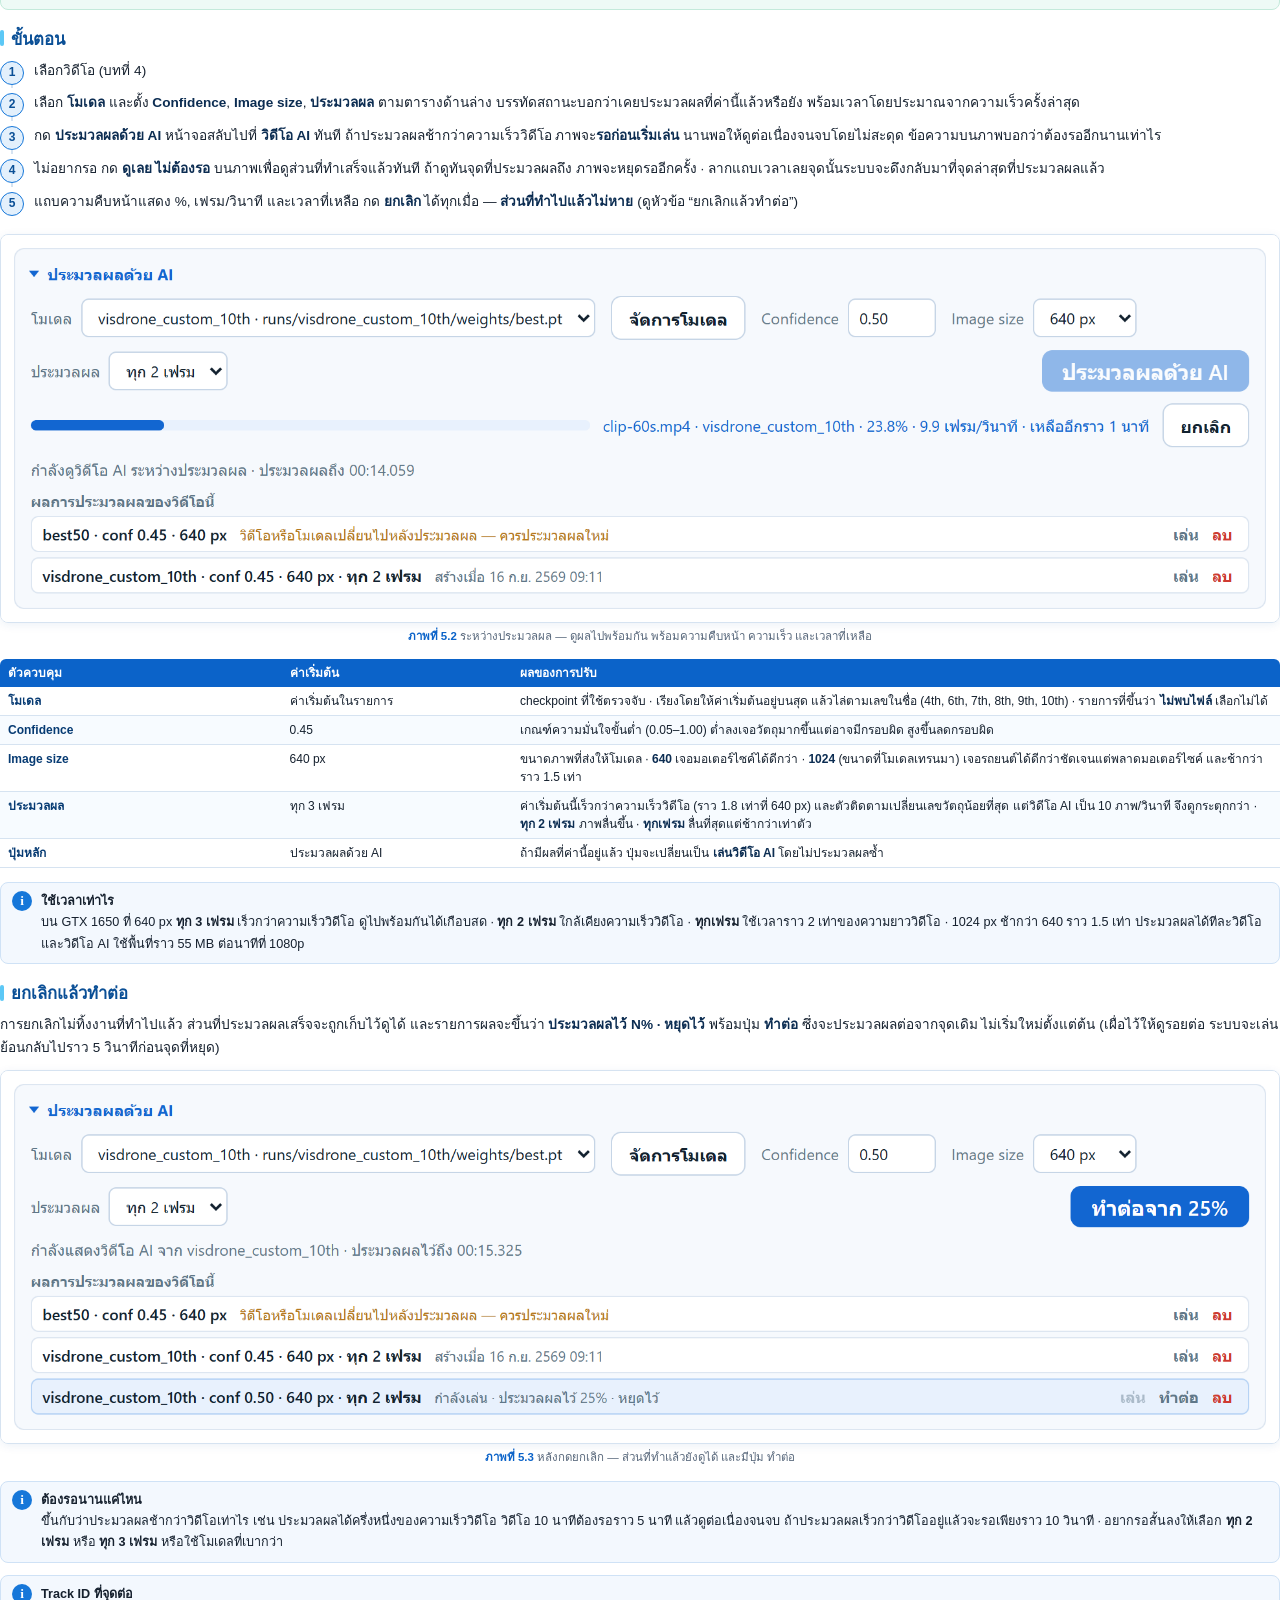
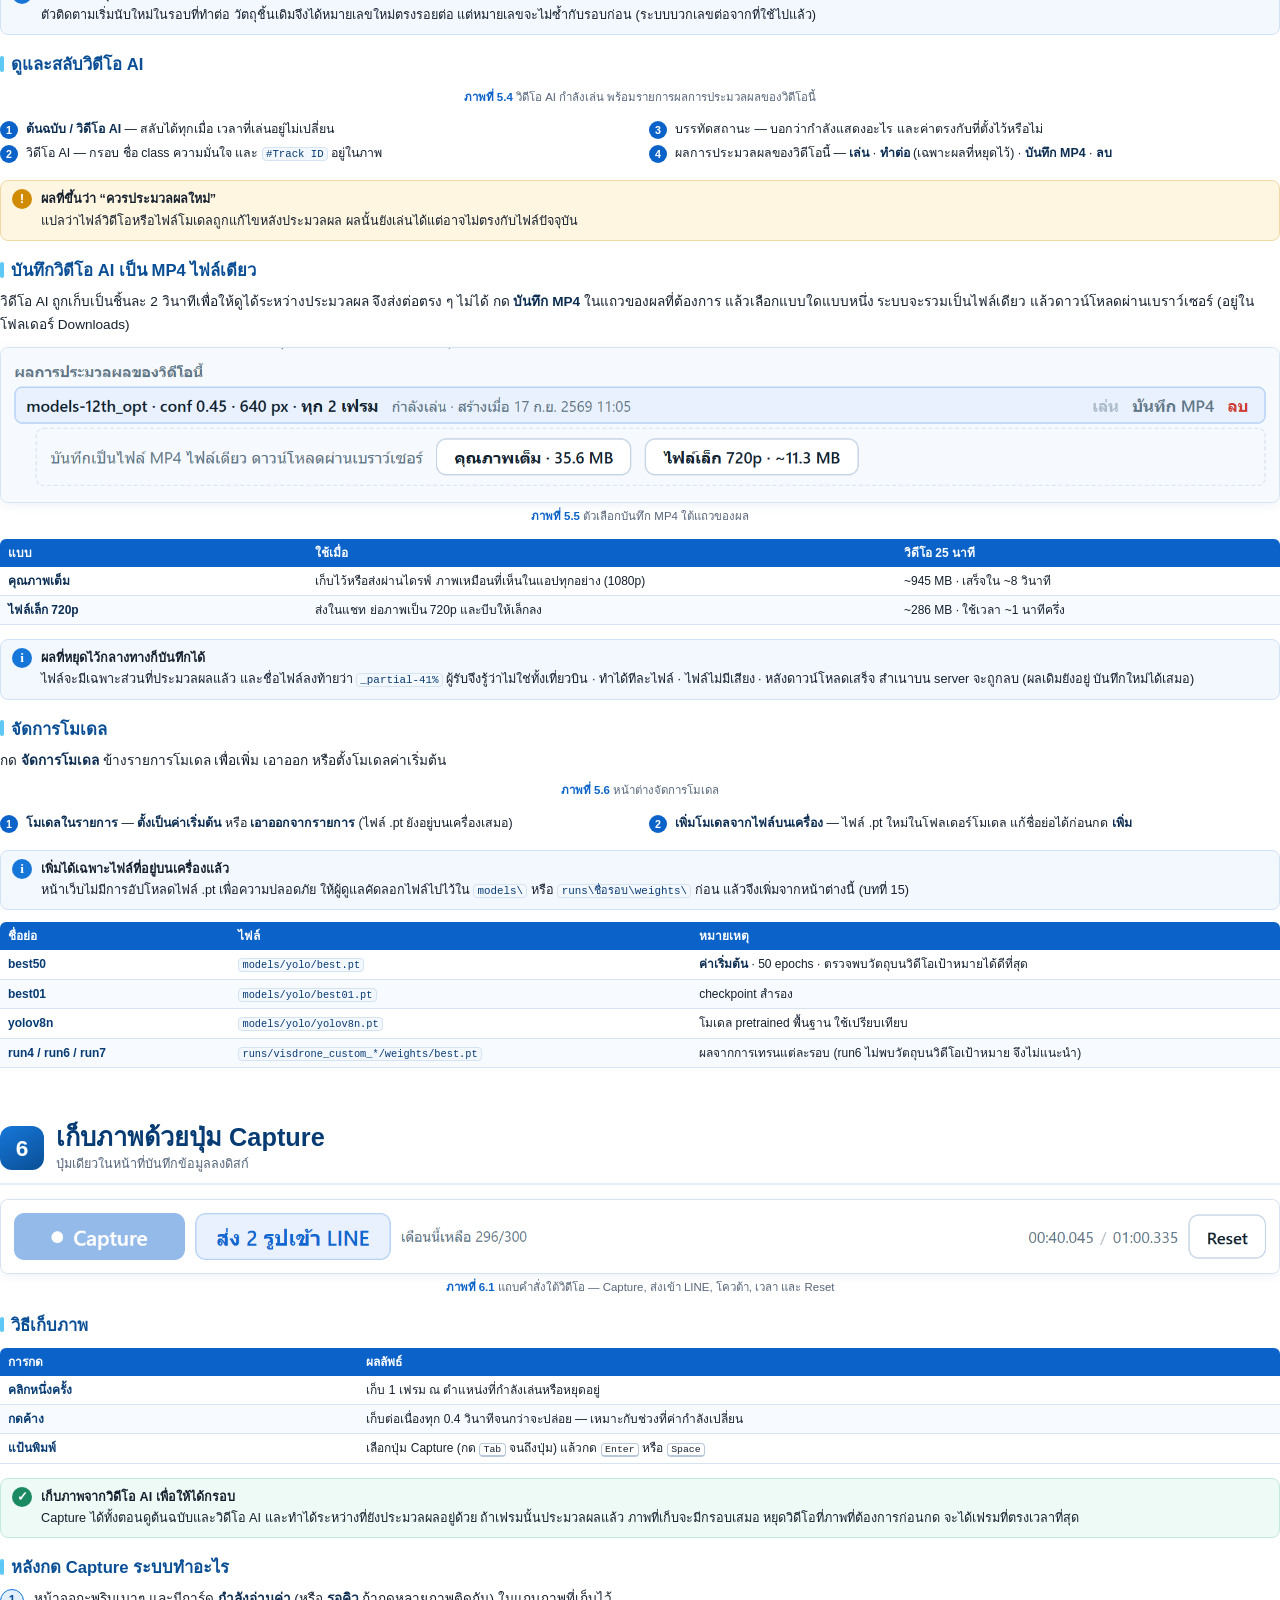
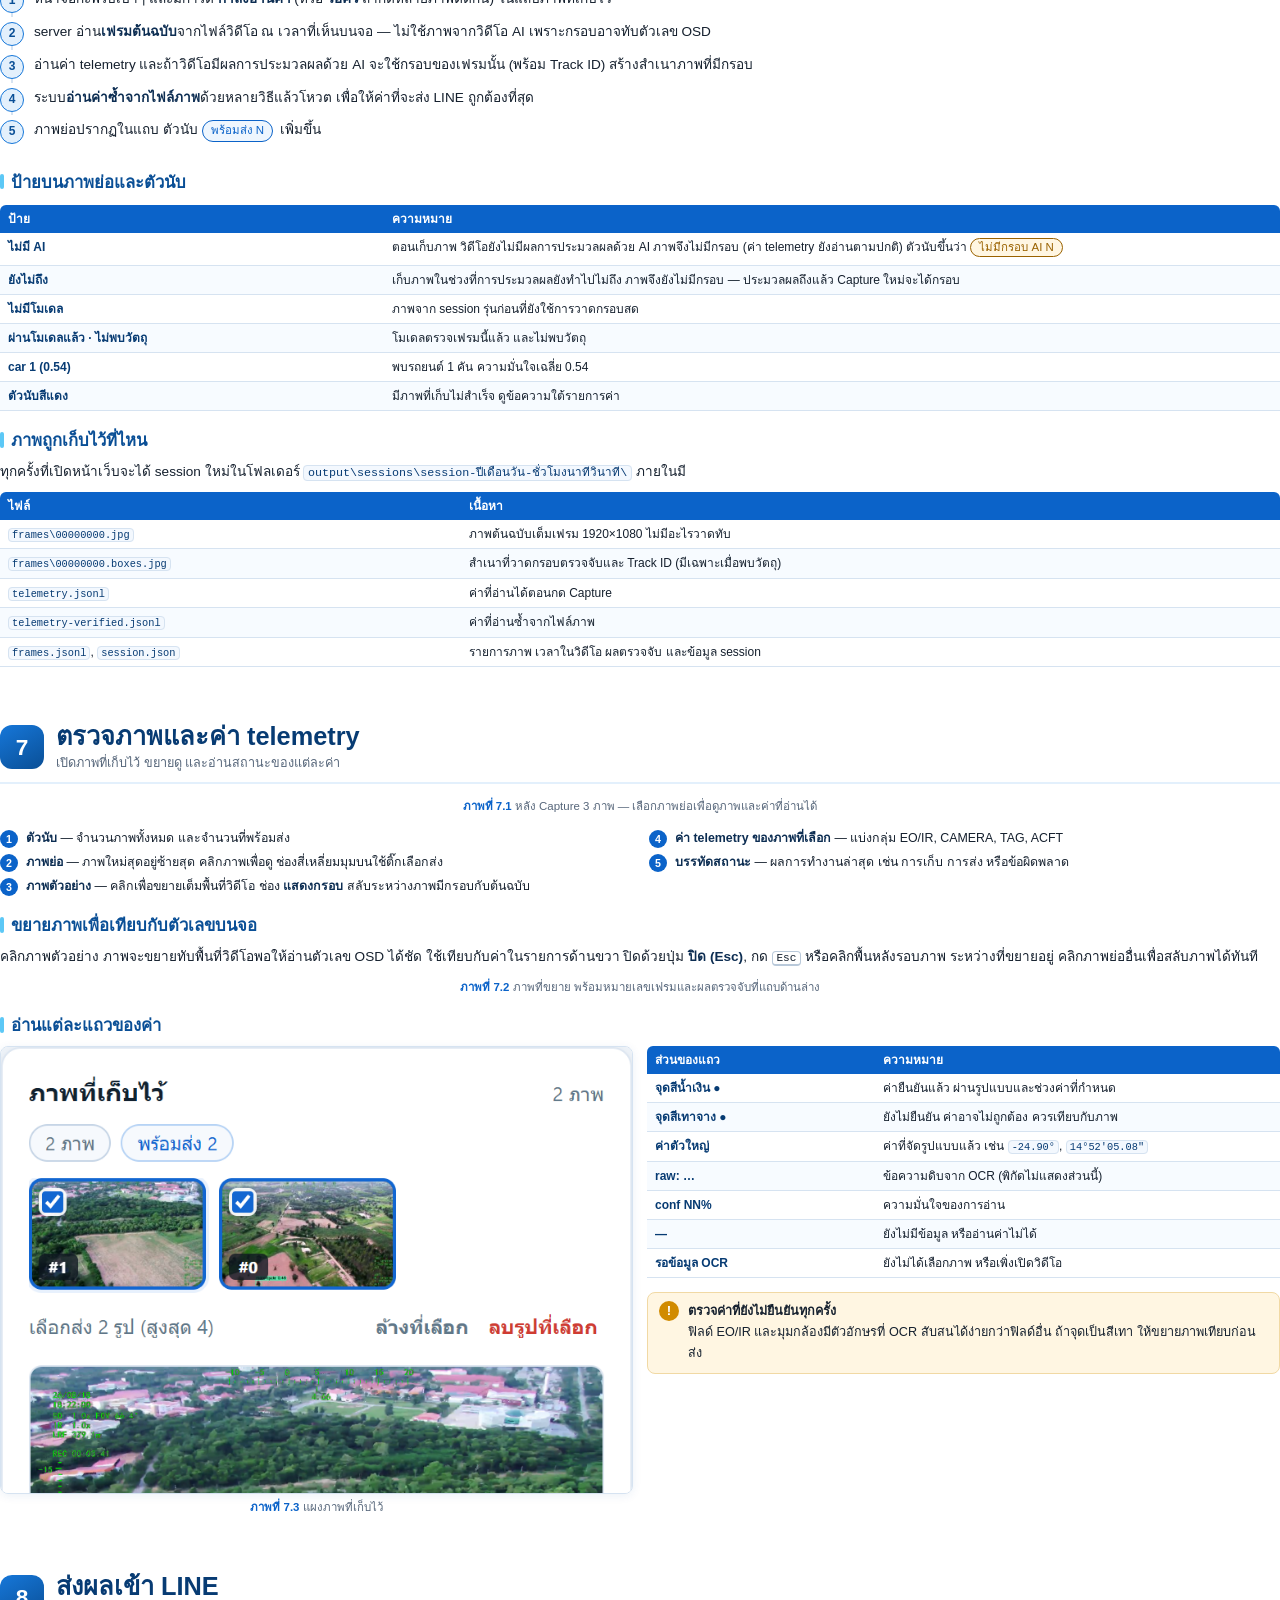
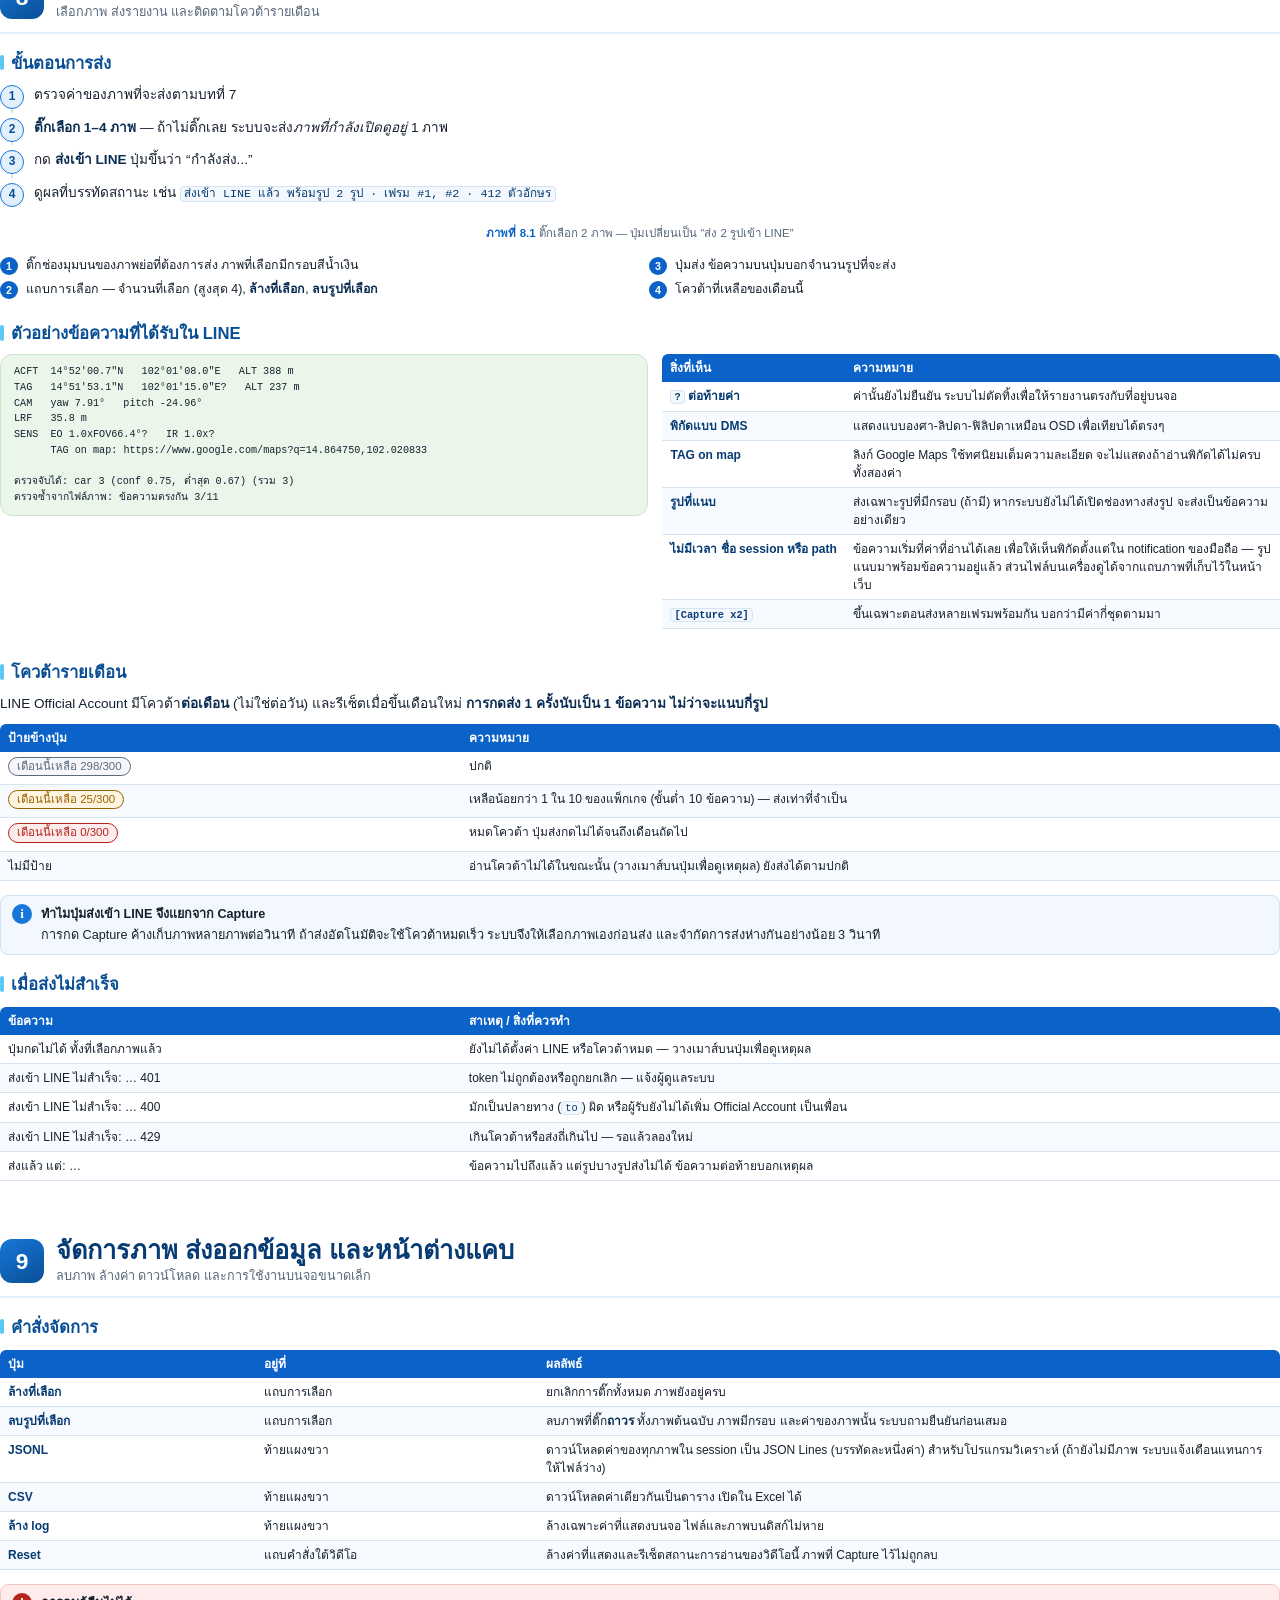
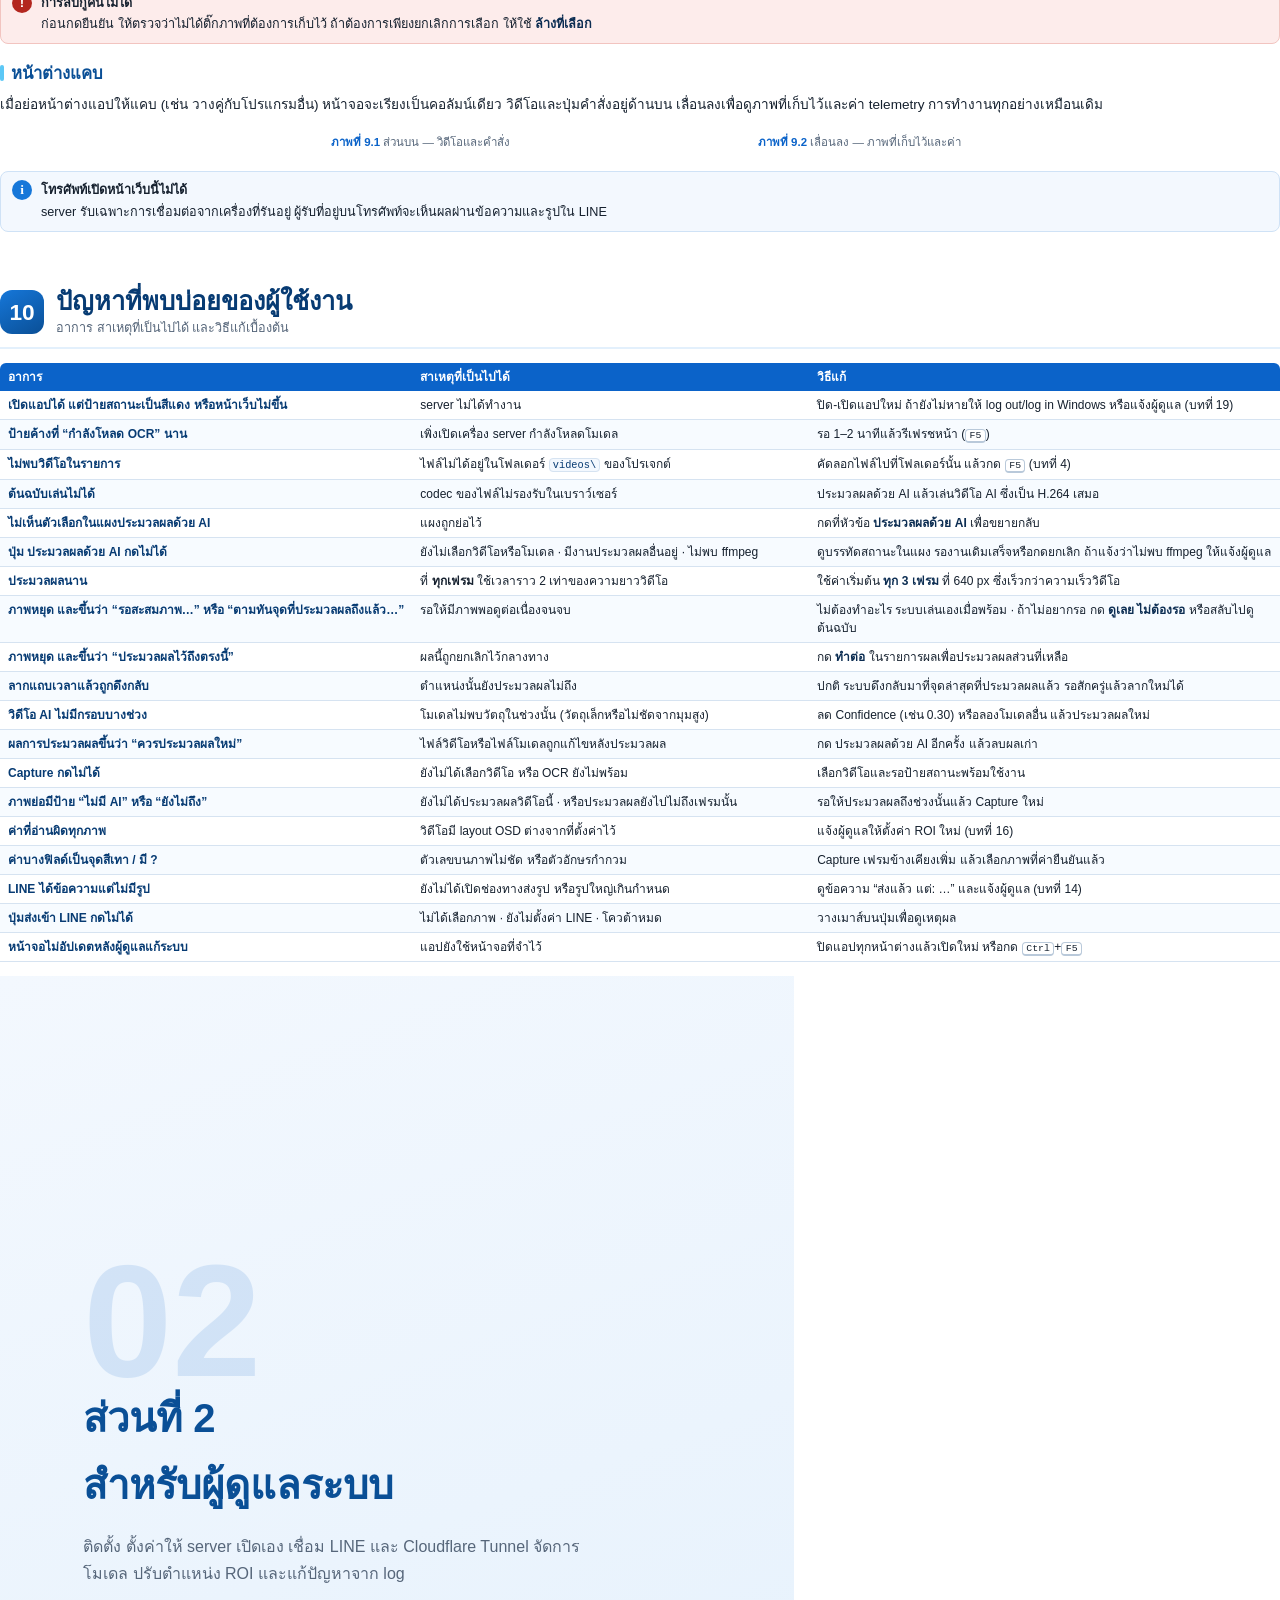
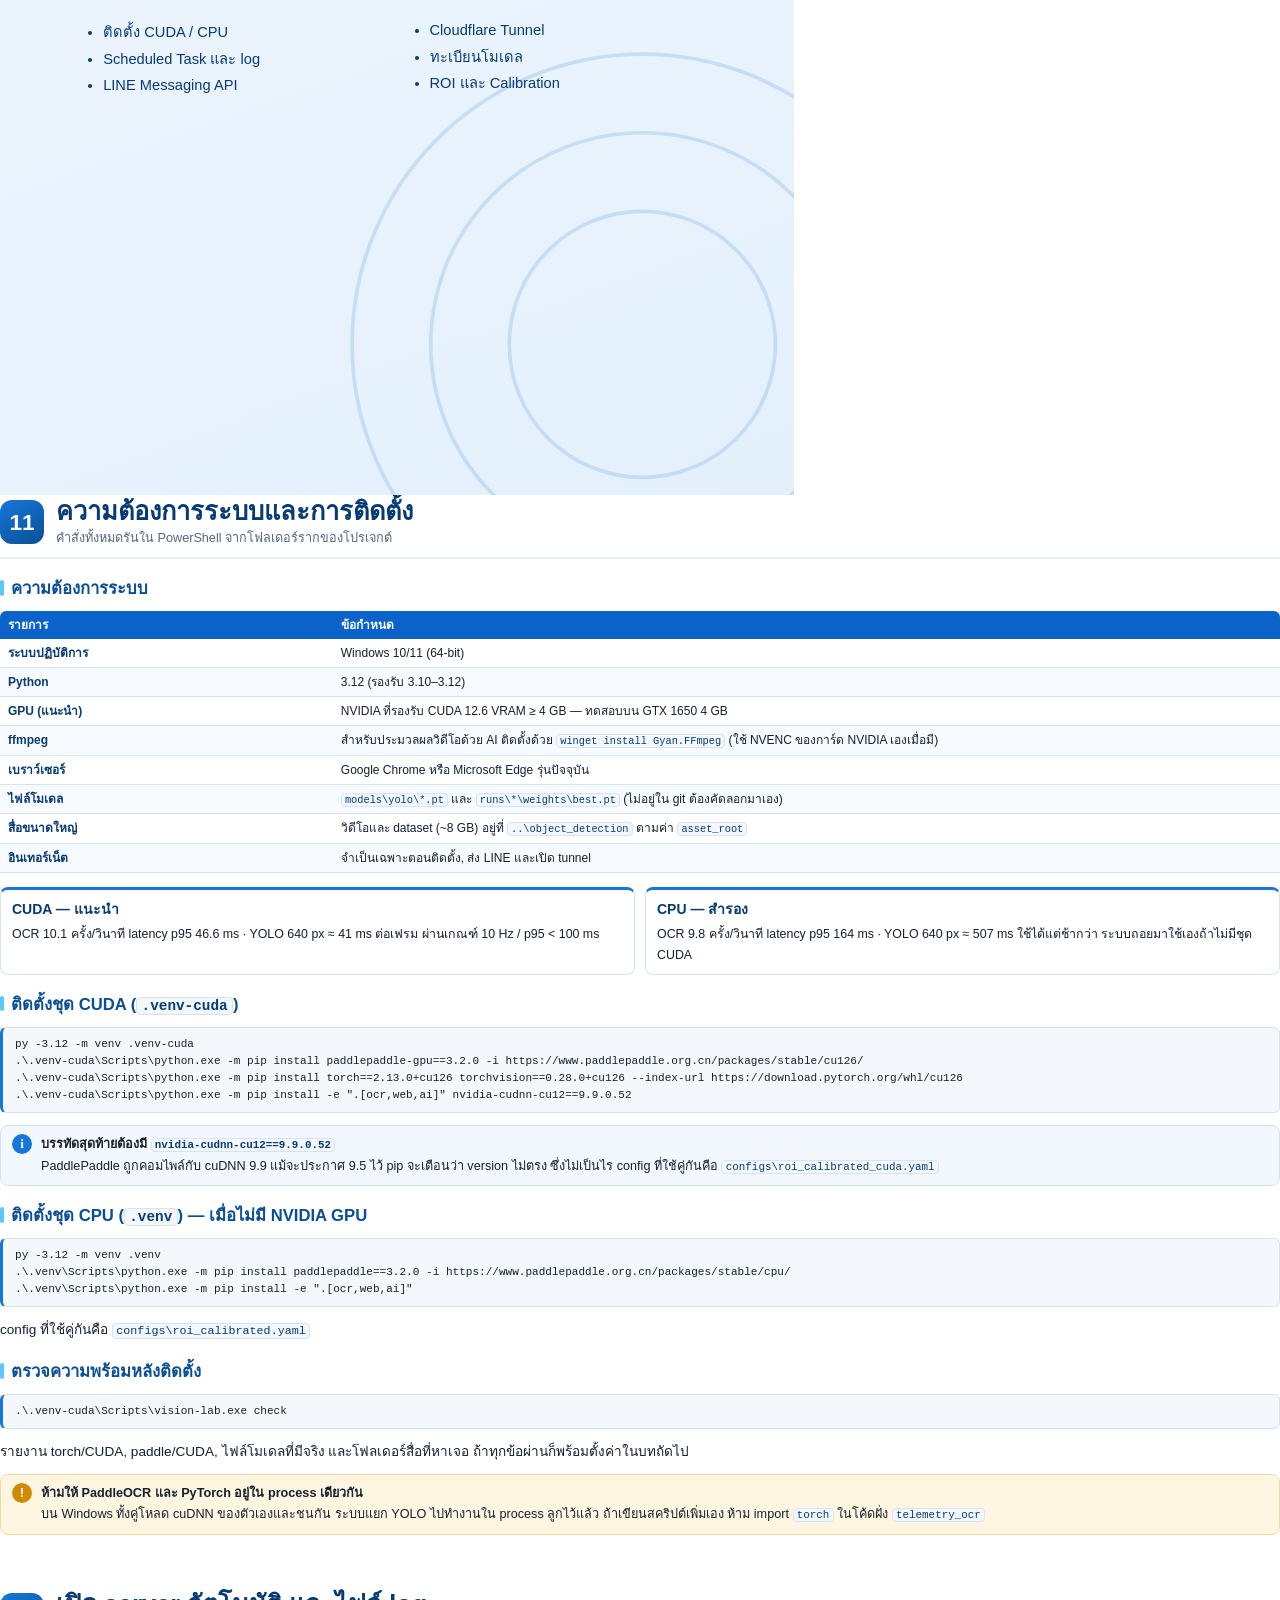
==== commit 187dff0d: "Keep a vehicle on one number, and render at every third frame by default Measured on the busiest 40 " ====
--- a/docs/user-guide/guide.html
+++ b/docs/user-guide/guide.html
@@ -793,14 +793,15 @@
     <tbody>
       <tr><td class="k">โมเดล</td><td>ค่าเริ่มต้นในรายการ</td><td>checkpoint ที่ใช้ตรวจจับ · เรียงโดยให้ค่าเริ่มต้นอยู่บนสุด แล้วไล่ตามเลขในชื่อ (4th, 6th, 7th, 8th, 9th, 10th) · รายการที่ขึ้นว่า <strong>ไม่พบไฟล์</strong> เลือกไม่ได้</td></tr>
       <tr><td class="k">Confidence</td><td>0.45</td><td>เกณฑ์ความมั่นใจขั้นต่ำ (0.05–1.00) ต่ำลงเจอวัตถุมากขึ้นแต่อาจมีกรอบผิด สูงขึ้นลดกรอบผิด</td></tr>
-      <tr><td class="k">Image size</td><td>640 px</td><td>ขนาดภาพที่ส่งให้โมเดล ควรตรงกับขนาดตอนเทรน (best50 = 640) ไม่เช่นนั้นตำแหน่งกรอบคลาด</td></tr>
-      <tr><td class="k">ประมวลผล</td><td>ทุก 2 เฟรม</td><td>ค่าเริ่มต้นนี้เร็วพอ ๆ กับความเร็ววิดีโอ จึงดูต่อเนื่องได้เกือบเหมือนดูวิดีโอปกติ · <strong>ทุกเฟรม</strong> ภาพลื่นที่สุดแต่ช้ากว่าเท่าตัว (ดูแล้วต้องหยุดรอเป็นระยะ) · <strong>ทุก 3 เฟรม</strong> เร็วที่สุดแต่ภาพกระตุก</td></tr>
+      <tr><td class="k">Image size</td><td>640 px</td><td>ขนาดภาพที่ส่งให้โมเดล · <strong>640</strong> เจอมอเตอร์ไซค์ได้ดีกว่า · <strong>1024</strong> (ขนาดที่โมเดลเทรนมา) เจอรถยนต์ได้ดีกว่าชัดเจนแต่พลาดมอเตอร์ไซค์ และช้ากว่าราว 1.5 เท่า</td></tr>
+      <tr><td class="k">ประมวลผล</td><td>ทุก 3 เฟรม</td><td>ค่าเริ่มต้นนี้เร็วกว่าความเร็ววิดีโอ (ราว 1.8 เท่าที่ 640 px) และตัวติดตามเปลี่ยนเลขวัตถุน้อยที่สุด แต่วิดีโอ AI เป็น 10 ภาพ/วินาที จึงดูกระตุกกว่า · <strong>ทุก 2 เฟรม</strong> ภาพลื่นขึ้น · <strong>ทุกเฟรม</strong> ลื่นที่สุดแต่ช้ากว่าเท่าตัว</td></tr>
       <tr><td class="k">ปุ่มหลัก</td><td>ประมวลผลด้วย AI</td><td>ถ้ามีผลที่ค่านี้อยู่แล้ว ปุ่มจะเปลี่ยนเป็น <strong>เล่นวิดีโอ AI</strong> โดยไม่ประมวลผลซ้ำ</td></tr>
     </tbody>
   </table>
   <div class="note"><b>ใช้เวลาเท่าไร</b>
-    บน GTX 1650 ประมวลผลได้ราว 16 เฟรม/วินาที ที่ <b>ทุก 2 เฟรม</b> จึงเร็วใกล้เคียงความเร็ววิดีโอ (วิดีโอ 25 นาที
-    ใช้เวลาราว 25 นาที) ส่วน <b>ทุกเฟรม</b> ใช้เวลาราว 2 เท่าของความยาววิดีโอ ประมวลผลได้ทีละวิดีโอ
+    บน GTX 1650 ที่ 640 px <b>ทุก 3 เฟรม</b> เร็วกว่าความเร็ววิดีโอ ดูไปพร้อมกันได้เกือบสด · <b>ทุก 2 เฟรม</b>
+    ใกล้เคียงความเร็ววิดีโอ · <b>ทุกเฟรม</b> ใช้เวลาราว 2 เท่าของความยาววิดีโอ · 1024 px ช้ากว่า 640 ราว 1.5 เท่า
+    ประมวลผลได้ทีละวิดีโอ
     และวิดีโอ AI ใช้พื้นที่ราว 55 MB ต่อนาทีที่ 1080p</div>
 
   <h3>ยกเลิกแล้วทำต่อ</h3>
@@ -1125,7 +1126,7 @@
       <tr><td class="k">ต้นฉบับเล่นไม่ได้</td><td>codec ของไฟล์ไม่รองรับในเบราว์เซอร์</td><td>ประมวลผลด้วย AI แล้วเล่นวิดีโอ AI ซึ่งเป็น H.264 เสมอ</td></tr>
       <tr><td class="k">ไม่เห็นตัวเลือกในแผงประมวลผลด้วย AI</td><td>แผงถูกย่อไว้</td><td>กดที่หัวข้อ <strong>ประมวลผลด้วย AI</strong> เพื่อขยายกลับ</td></tr>
       <tr><td class="k">ปุ่ม ประมวลผลด้วย AI กดไม่ได้</td><td>ยังไม่เลือกวิดีโอหรือโมเดล · มีงานประมวลผลอื่นอยู่ · ไม่พบ ffmpeg</td><td>ดูบรรทัดสถานะในแผง รองานเดิมเสร็จหรือกดยกเลิก ถ้าแจ้งว่าไม่พบ ffmpeg ให้แจ้งผู้ดูแล</td></tr>
-      <tr><td class="k">ประมวลผลนาน</td><td>ที่ <b>ทุกเฟรม</b> ใช้เวลาราว 2 เท่าของความยาววิดีโอ</td><td>ใช้ค่าเริ่มต้น <strong>ทุก 2 เฟรม</strong> ซึ่งดูไปพร้อมกันได้เกือบต่อเนื่อง</td></tr>
+      <tr><td class="k">ประมวลผลนาน</td><td>ที่ <b>ทุกเฟรม</b> ใช้เวลาราว 2 เท่าของความยาววิดีโอ</td><td>ใช้ค่าเริ่มต้น <strong>ทุก 3 เฟรม</strong> ที่ 640 px ซึ่งเร็วกว่าความเร็ววิดีโอ</td></tr>
       <tr><td class="k">ภาพหยุด และขึ้นว่า “รอสะสมภาพ…” หรือ “ตามทันจุดที่ประมวลผลถึงแล้ว…”</td><td>รอให้มีภาพพอดูต่อเนื่องจนจบ</td><td>ไม่ต้องทำอะไร ระบบเล่นเองเมื่อพร้อม · ถ้าไม่อยากรอ กด <strong>ดูเลย ไม่ต้องรอ</strong> หรือสลับไปดูต้นฉบับ</td></tr>
       <tr><td class="k">ภาพหยุด และขึ้นว่า “ประมวลผลไว้ถึงตรงนี้”</td><td>ผลนี้ถูกยกเลิกไว้กลางทาง</td><td>กด <strong>ทำต่อ</strong> ในรายการผลเพื่อประมวลผลส่วนที่เหลือ</td></tr>
       <tr><td class="k">ลากแถบเวลาแล้วถูกดึงกลับ</td><td>ตำแหน่งนั้นยังประมวลผลไม่ถึง</td><td>ปกติ ระบบดึงกลับมาที่จุดล่าสุดที่ประมวลผลแล้ว รอสักครู่แล้วลากใหม่ได้</td></tr>
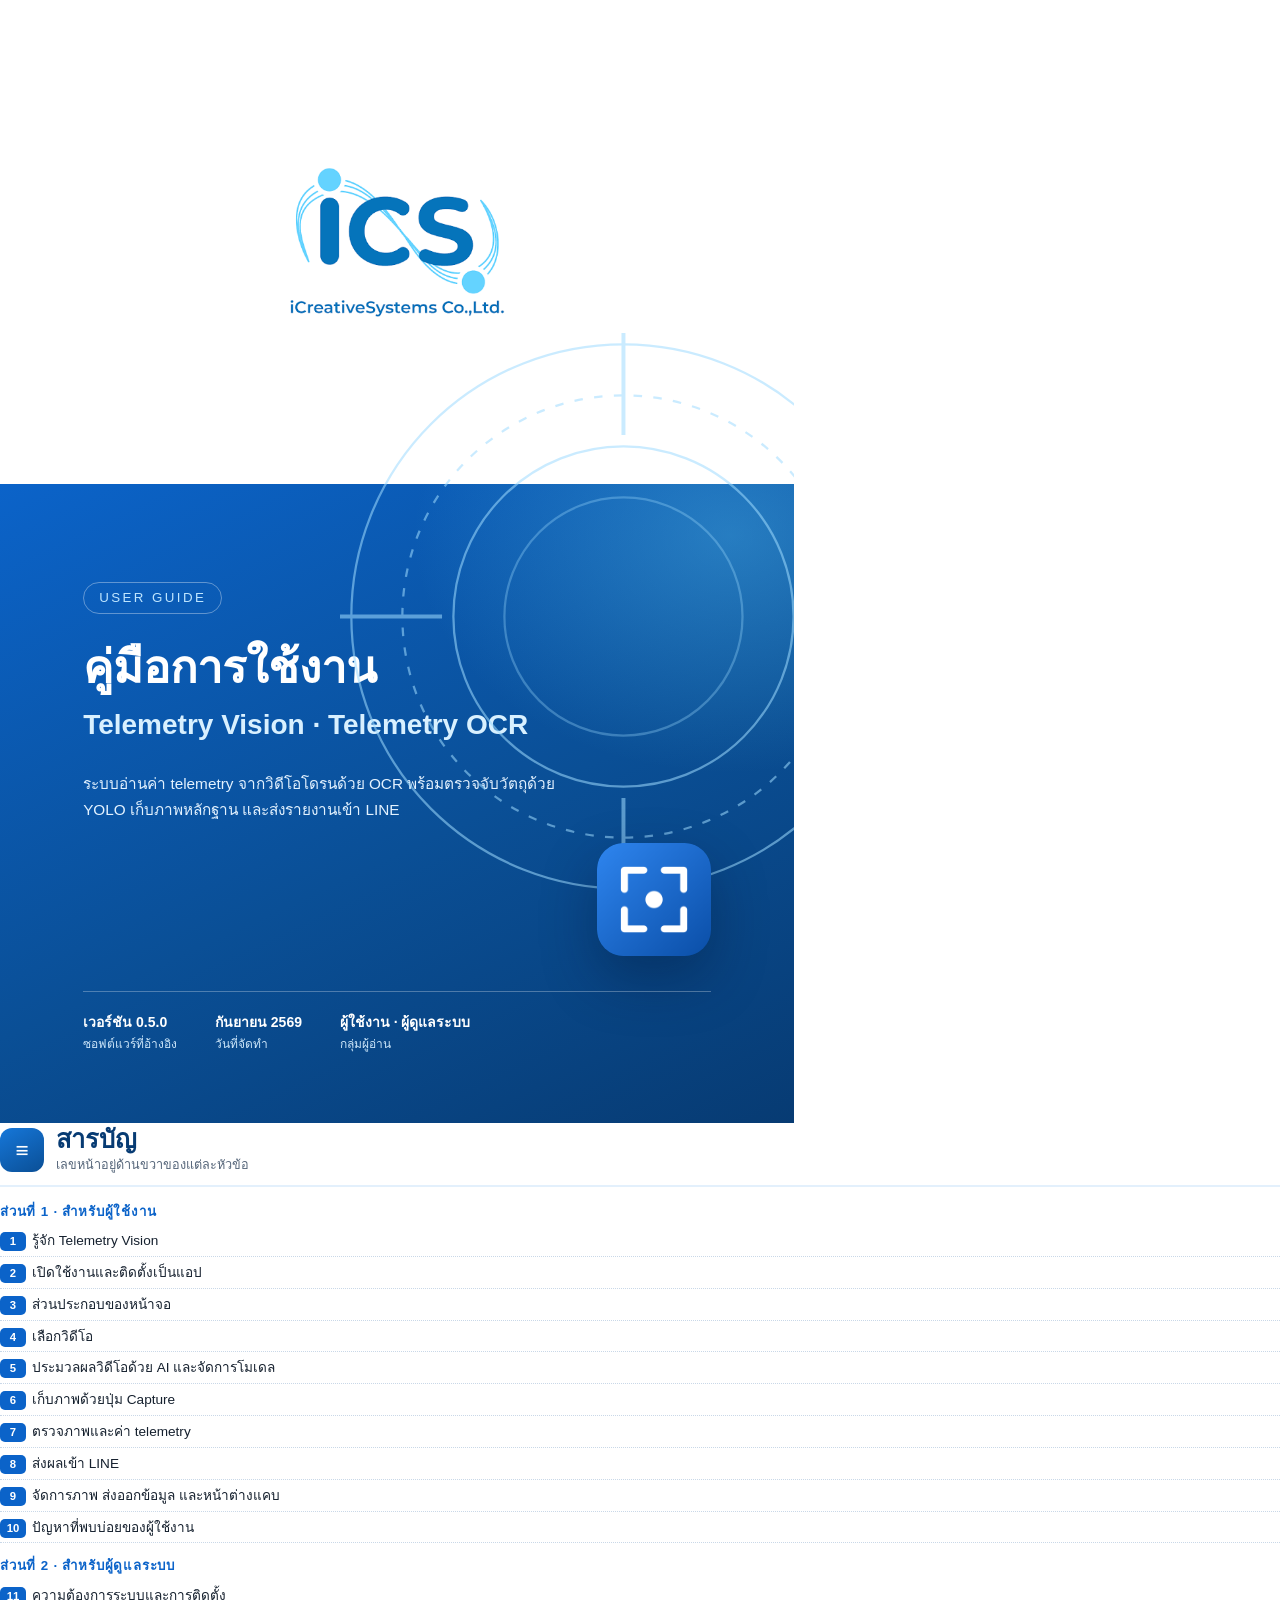
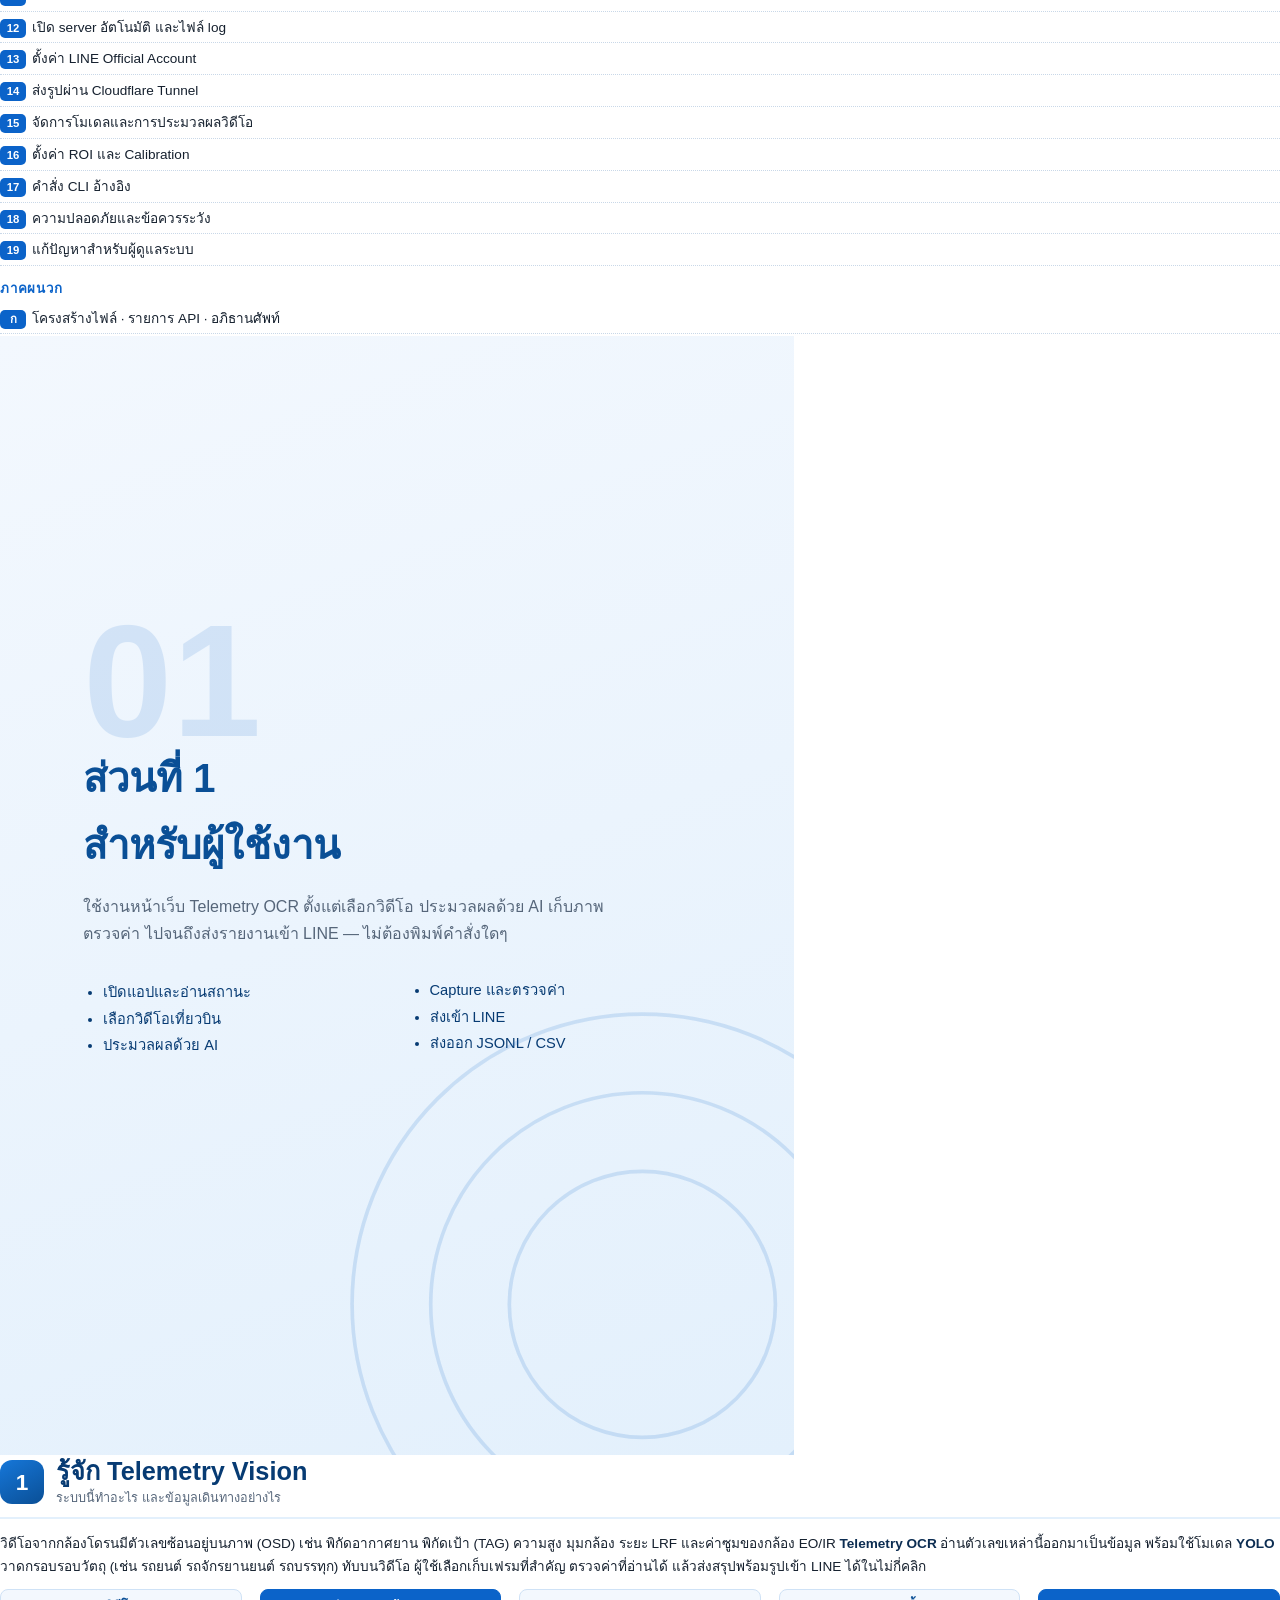
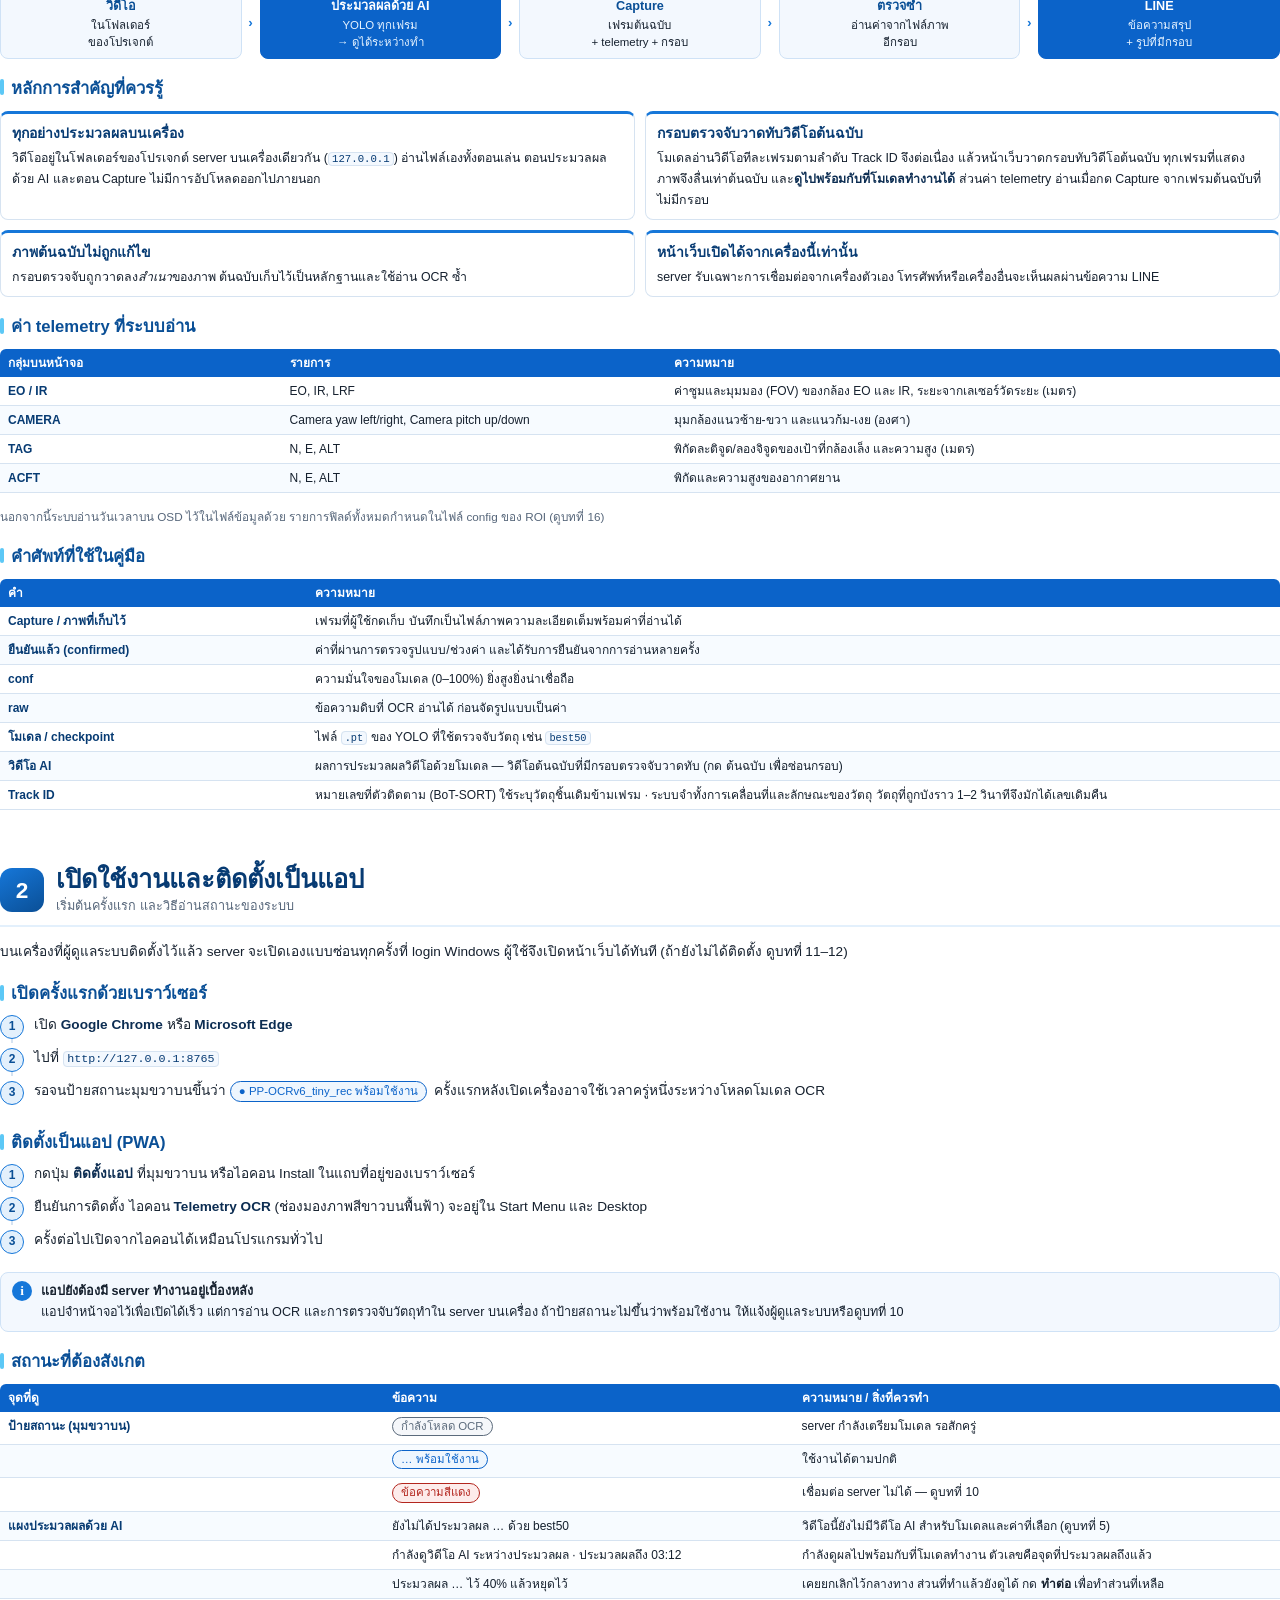
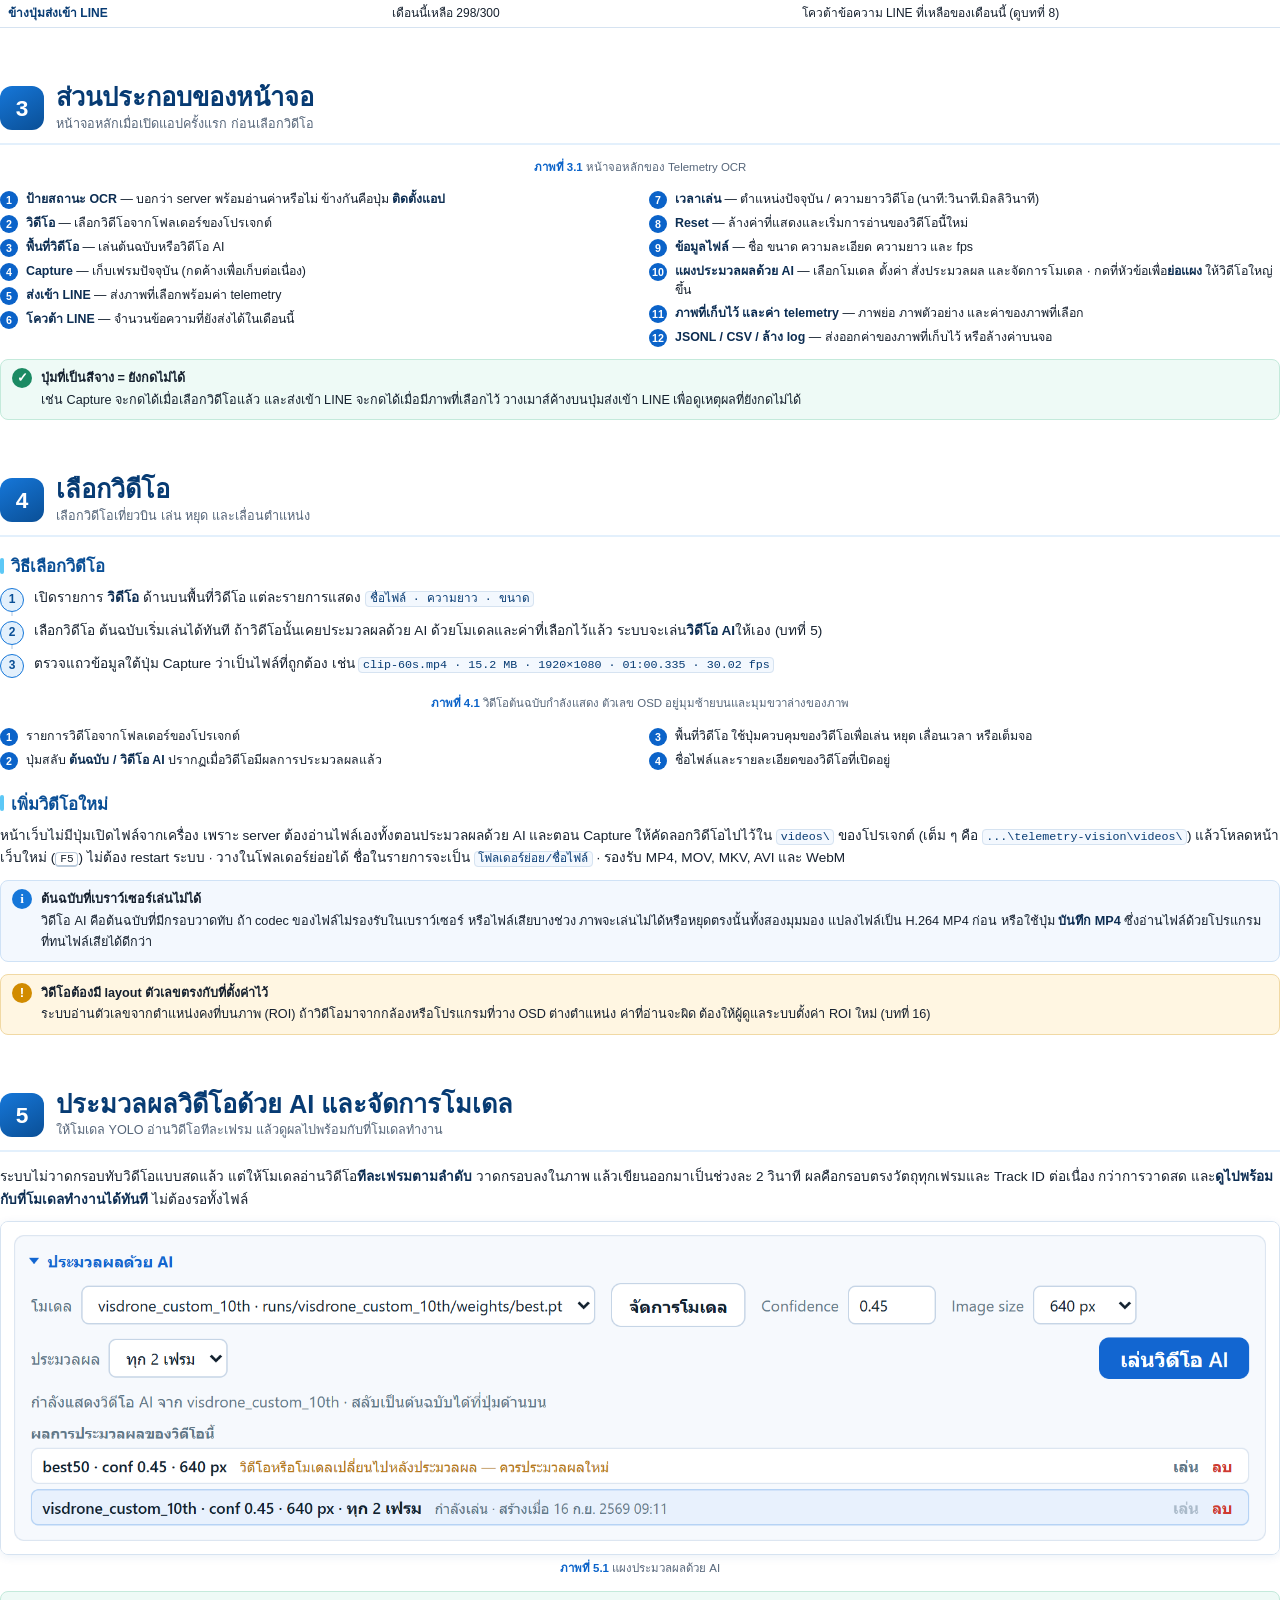
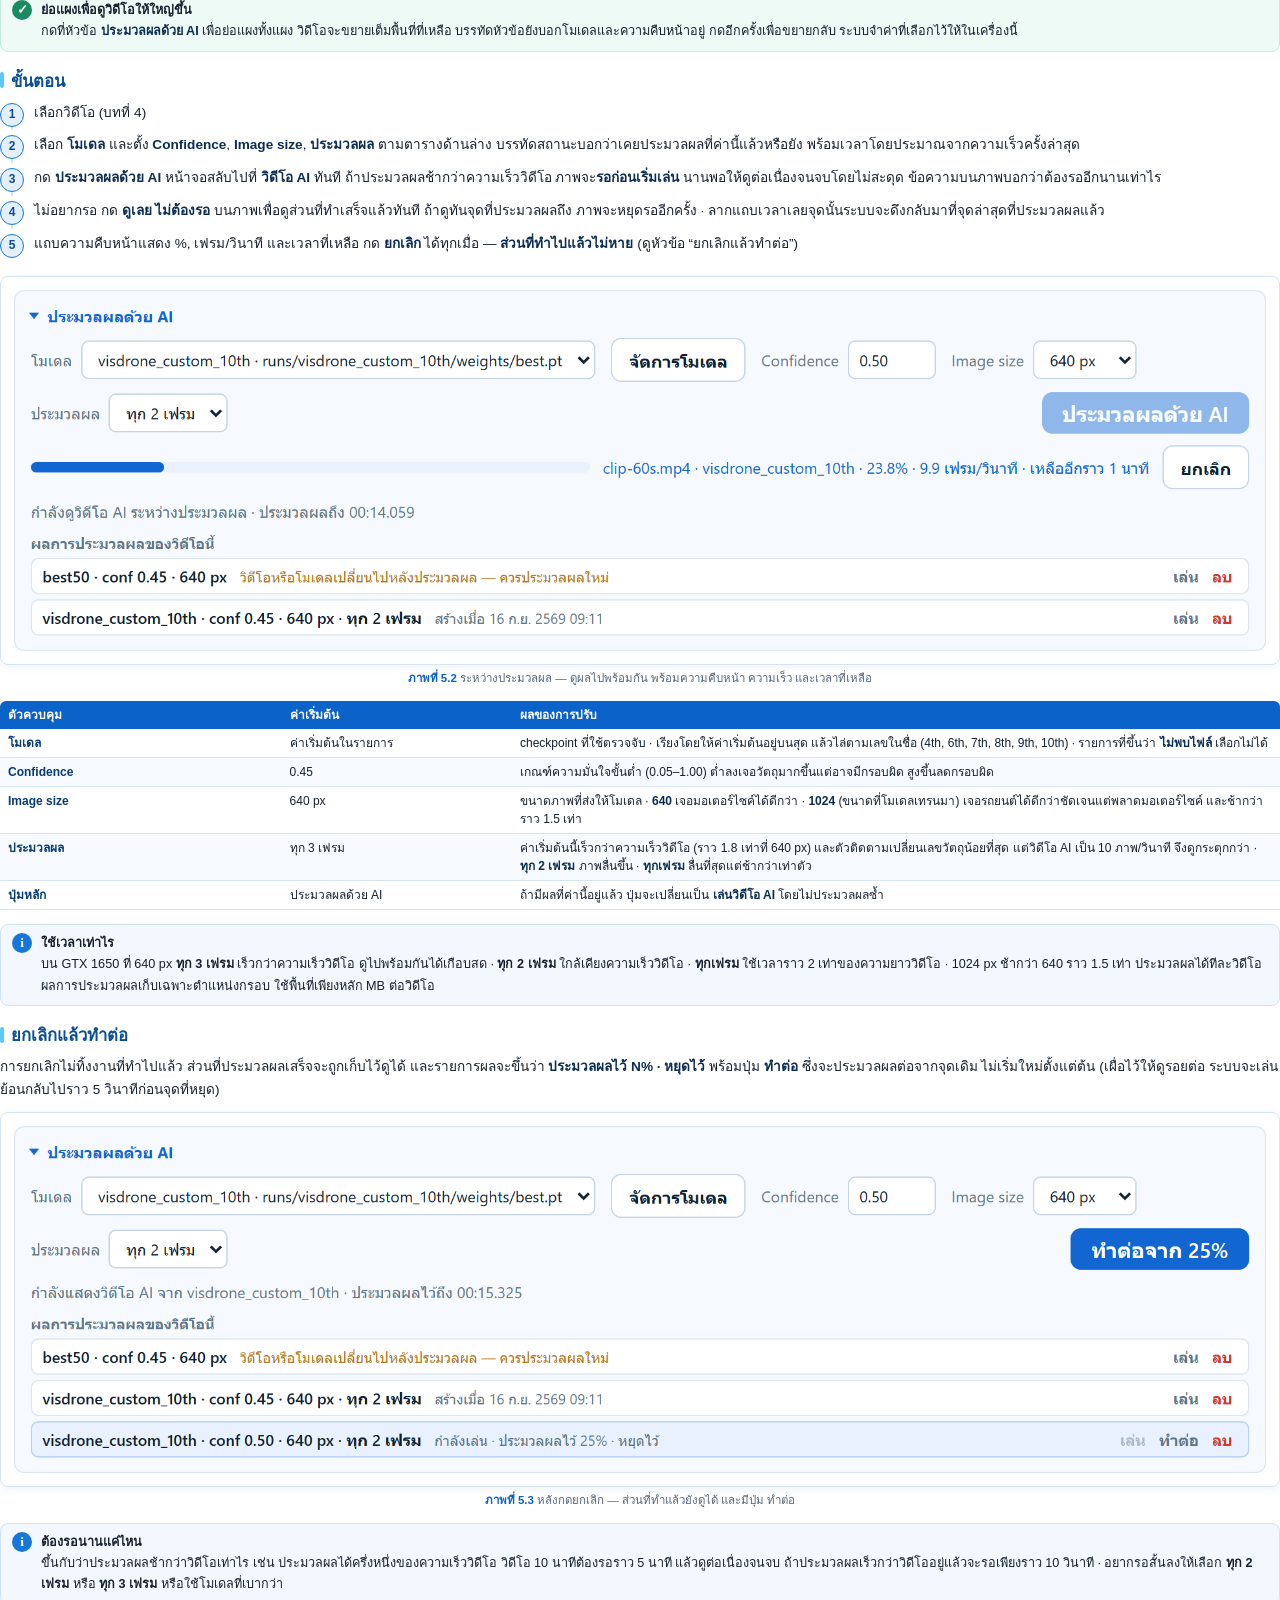
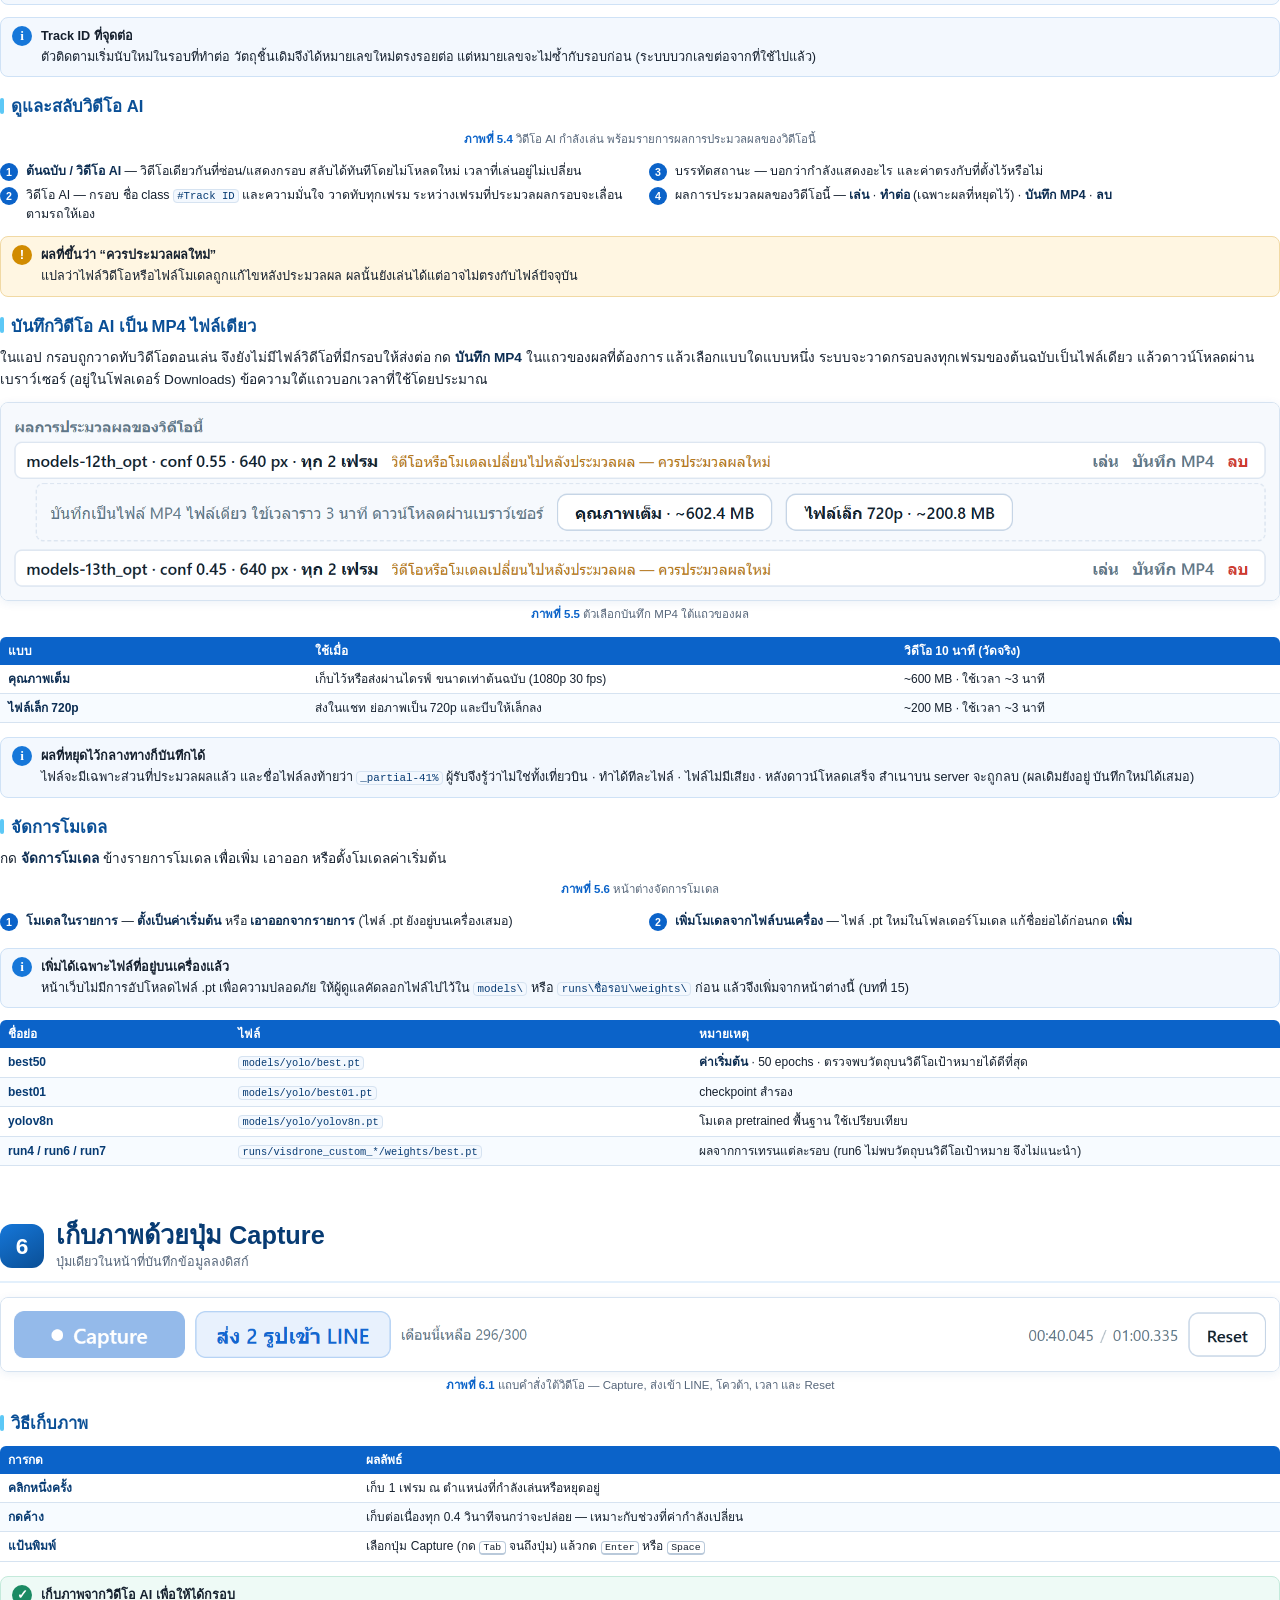
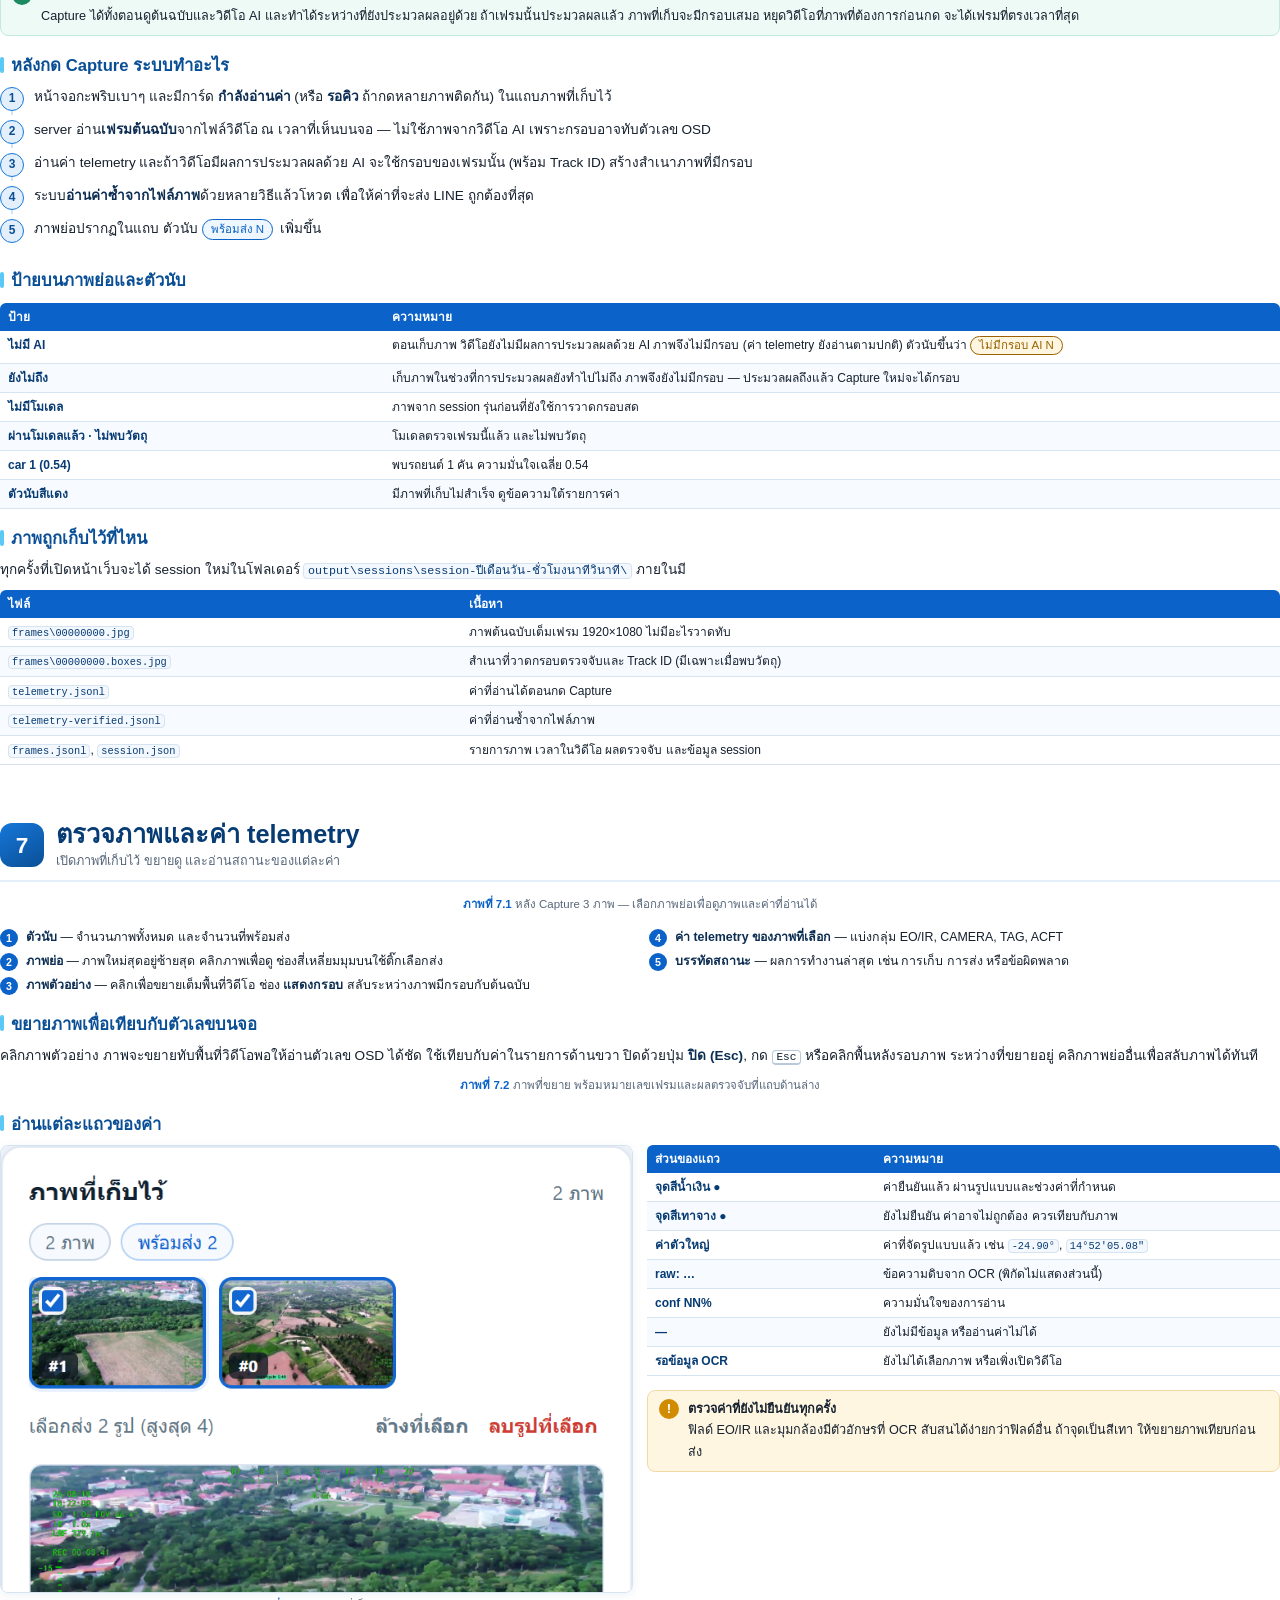
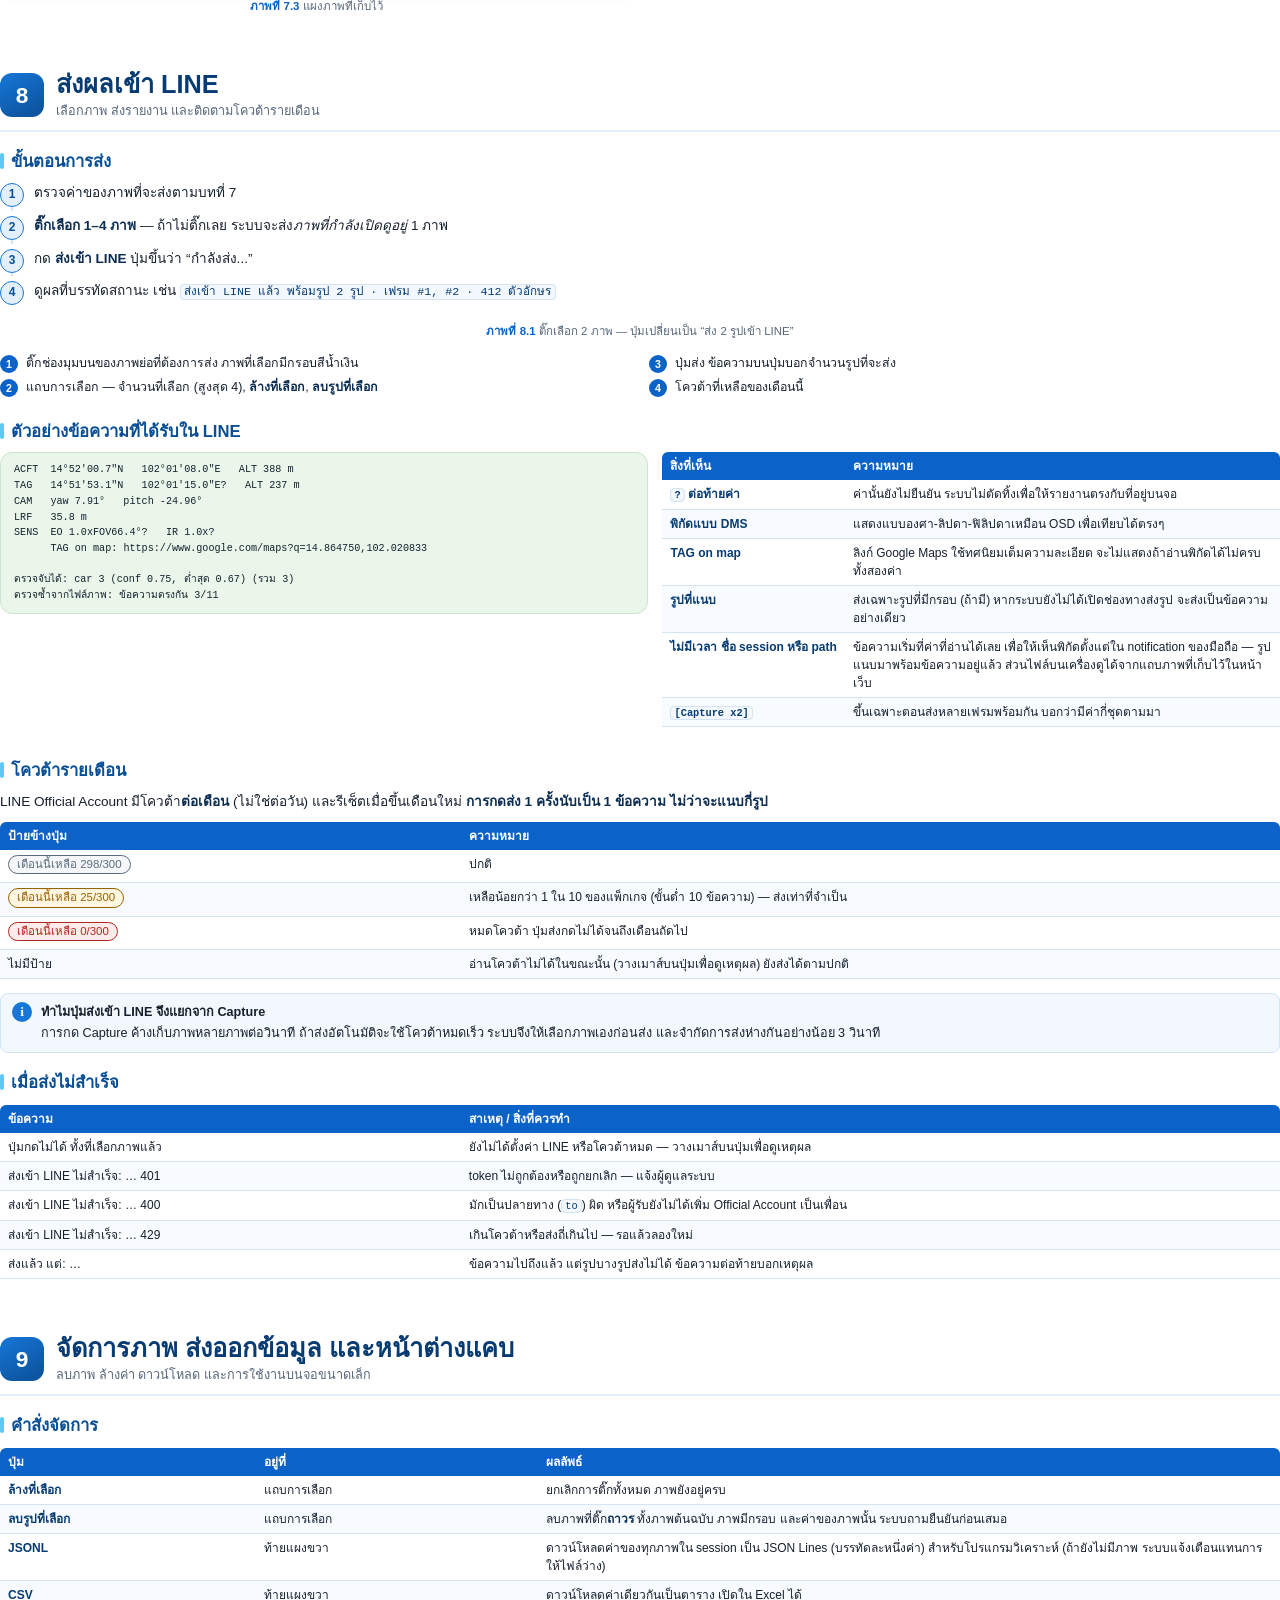
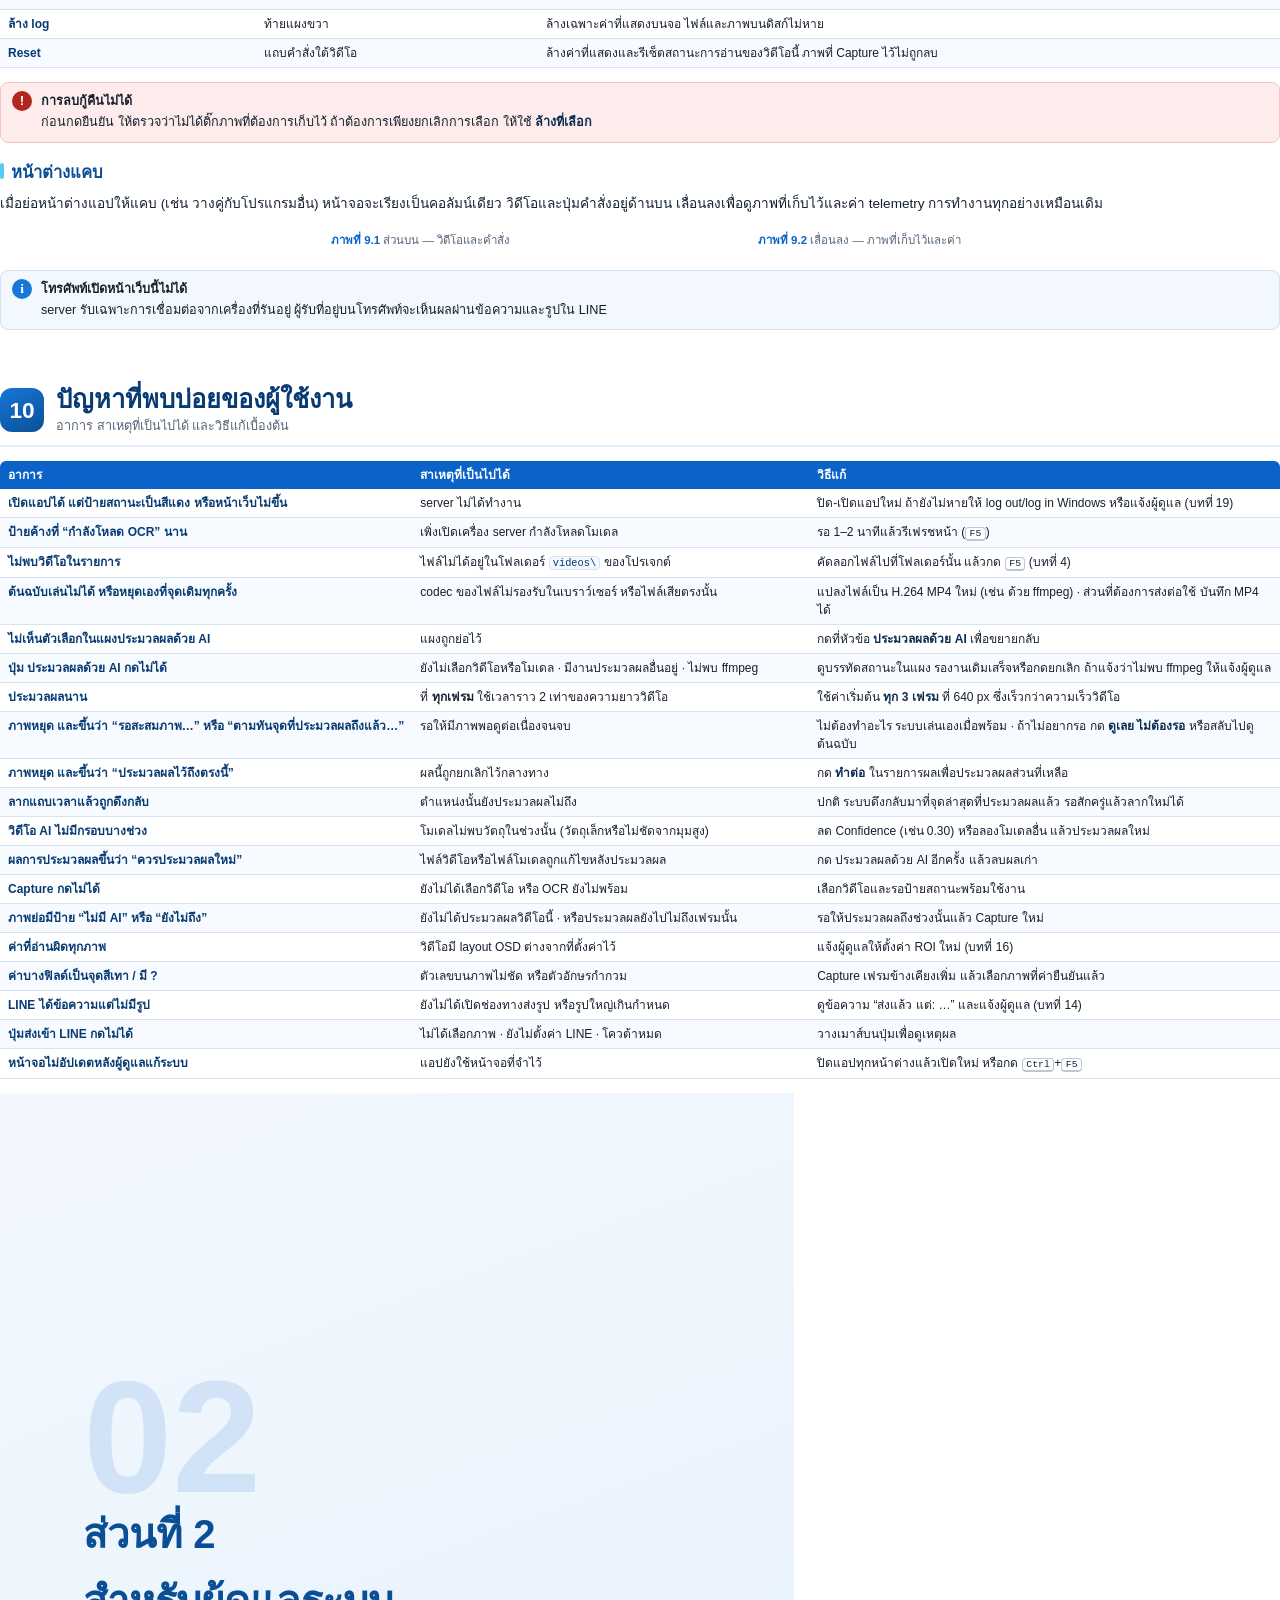
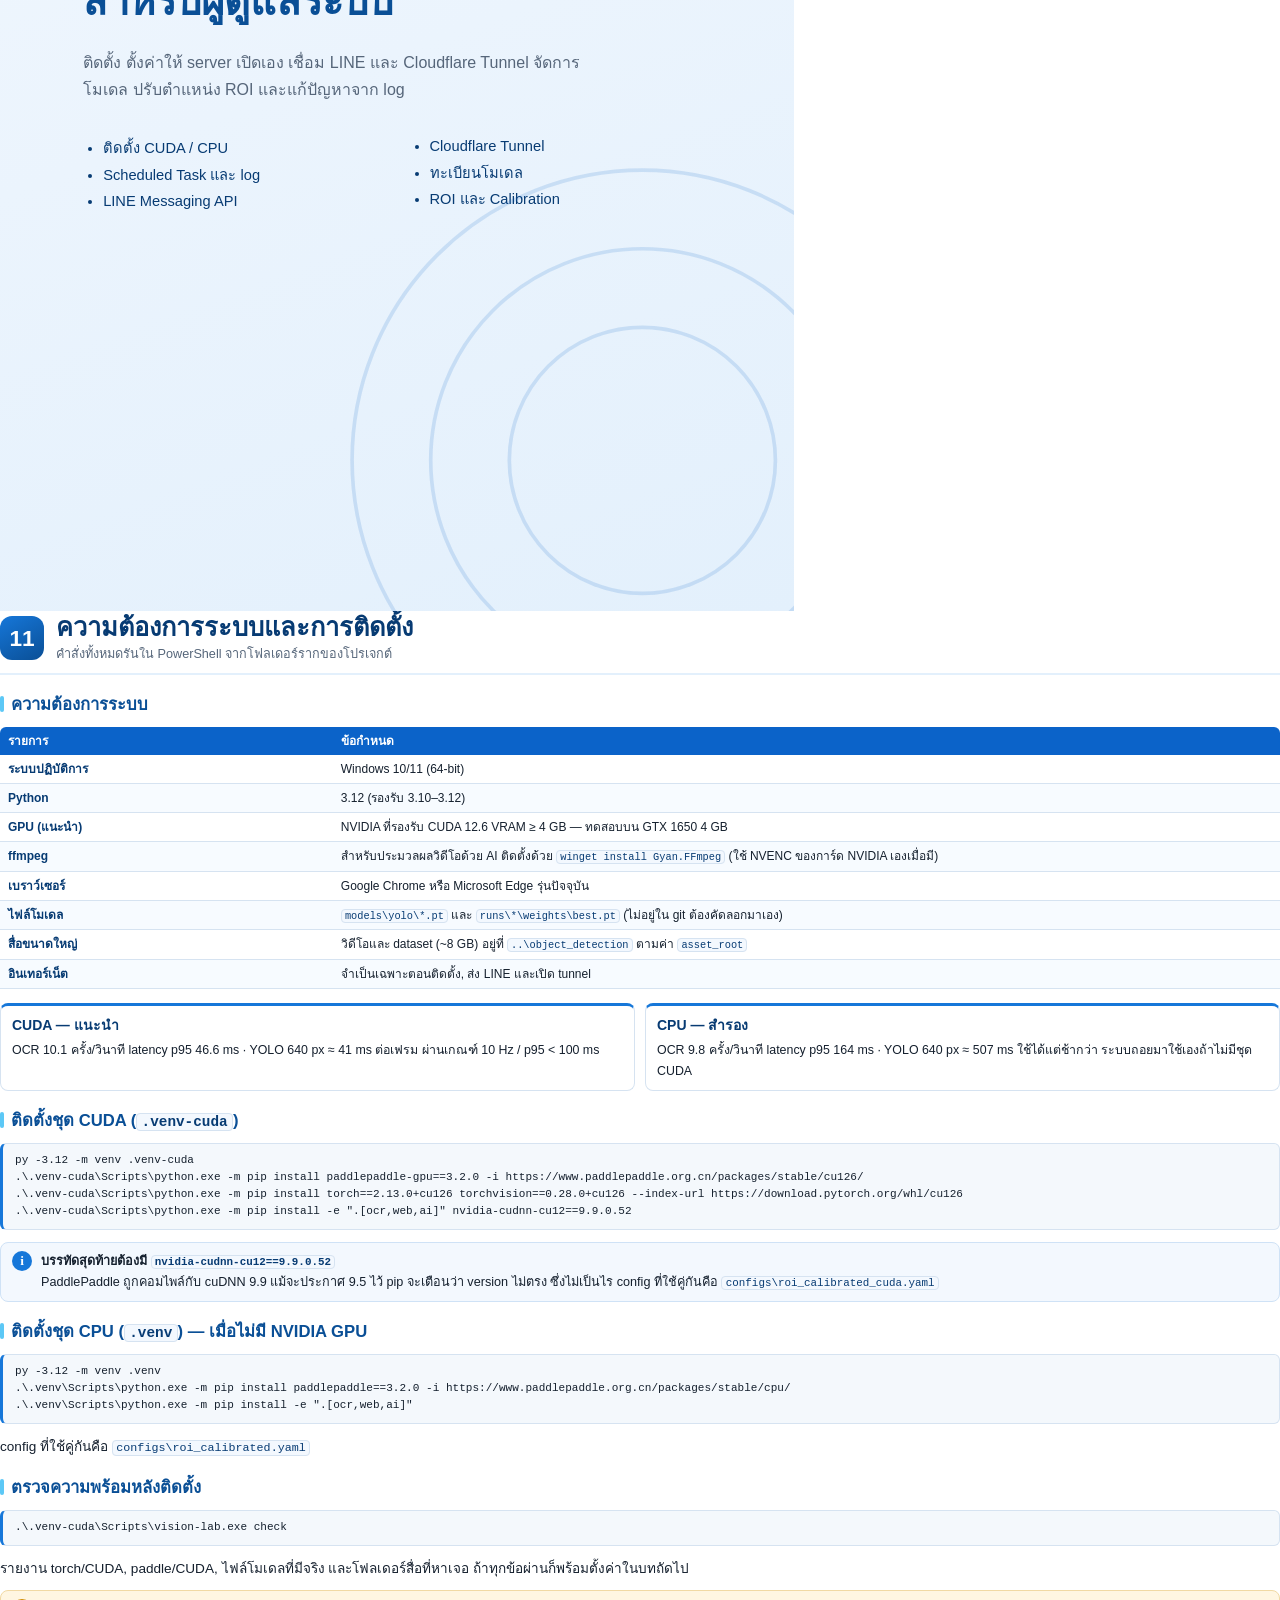
==== commit f29e73d1: "Track ahead on the server and draw the boxes over the original in the page A render drew its boxes i" ====
--- a/docs/user-guide/guide.html
+++ b/docs/user-guide/guide.html
@@ -597,9 +597,9 @@
     <div class="card"><h4>ทุกอย่างประมวลผลบนเครื่อง</h4>
       <p>วิดีโออยู่ในโฟลเดอร์ของโปรเจกต์ server บนเครื่องเดียวกัน (<code>127.0.0.1</code>)
         อ่านไฟล์เองทั้งตอนเล่น ตอนประมวลผลด้วย AI และตอน Capture ไม่มีการอัปโหลดออกไปภายนอก</p></div>
-    <div class="card"><h4>กรอบตรวจจับฝังอยู่ในวิดีโอ AI</h4>
-      <p>โมเดลอ่านวิดีโอทีละเฟรมตามลำดับ กรอบจึงตรงวัตถุทุกเฟรมและ Track ID ต่อเนื่อง
-        ระบบเขียนผลออกมาเป็นช่วงสั้น ๆ จึง<strong>ดูไปพร้อมกับที่โมเดลทำงานได้</strong>
+    <div class="card"><h4>กรอบตรวจจับวาดทับวิดีโอต้นฉบับ</h4>
+      <p>โมเดลอ่านวิดีโอทีละเฟรมตามลำดับ Track ID จึงต่อเนื่อง แล้วหน้าเว็บวาดกรอบทับวิดีโอต้นฉบับ
+        ทุกเฟรมที่แสดง ภาพจึงลื่นเท่าต้นฉบับ และ<strong>ดูไปพร้อมกับที่โมเดลทำงานได้</strong>
         ส่วนค่า telemetry อ่านเมื่อกด Capture จากเฟรมต้นฉบับที่ไม่มีกรอบ</p></div>
     <div class="card"><h4>ภาพต้นฉบับไม่ถูกแก้ไข</h4>
       <p>กรอบตรวจจับถูกวาดลง<em>สำเนา</em>ของภาพ ต้นฉบับเก็บไว้เป็นหลักฐานและใช้อ่าน OCR ซ้ำ</p></div>
@@ -628,7 +628,7 @@
       <tr><td class="k">conf</td><td>ความมั่นใจของโมเดล (0–100%) ยิ่งสูงยิ่งน่าเชื่อถือ</td></tr>
       <tr><td class="k">raw</td><td>ข้อความดิบที่ OCR อ่านได้ ก่อนจัดรูปแบบเป็นค่า</td></tr>
       <tr><td class="k">โมเดล / checkpoint</td><td>ไฟล์ <code>.pt</code> ของ YOLO ที่ใช้ตรวจจับวัตถุ เช่น <code>best50</code></td></tr>
-      <tr><td class="k">วิดีโอ AI</td><td>ผลการประมวลผลวิดีโอด้วยโมเดล — วิดีโอเดิมที่มีกรอบตรวจจับวาดอยู่ในภาพแล้ว</td></tr>
+      <tr><td class="k">วิดีโอ AI</td><td>ผลการประมวลผลวิดีโอด้วยโมเดล — วิดีโอต้นฉบับที่มีกรอบตรวจจับวาดทับ (กด ต้นฉบับ เพื่อซ่อนกรอบ)</td></tr>
       <tr><td class="k">Track ID</td><td>หมายเลขที่ตัวติดตาม (BoT-SORT) ใช้ระบุวัตถุชิ้นเดิมข้ามเฟรม · ระบบจำทั้งการเคลื่อนที่และลักษณะของวัตถุ วัตถุที่ถูกบังราว 1–2 วินาทีจึงมักได้เลขเดิมคืน</td></tr>
     </tbody>
   </table>
@@ -744,8 +744,9 @@
     ระบบ · วางในโฟลเดอร์ย่อยได้ ชื่อในรายการจะเป็น <code>โฟลเดอร์ย่อย/ชื่อไฟล์</code> ·
     รองรับ MP4, MOV, MKV, AVI และ WebM</p>
   <div class="note"><b>ต้นฉบับที่เบราว์เซอร์เล่นไม่ได้</b>
-    ถ้า codec ของไฟล์ไม่รองรับในเบราว์เซอร์ ต้นฉบับจะเล่นไม่ได้ แต่ยังประมวลผลด้วย AI ได้ แล้วเล่นวิดีโอ AI
-    ซึ่งเข้ารหัสเป็น H.264 เสมอ</div>
+    วิดีโอ AI คือต้นฉบับที่มีกรอบวาดทับ ถ้า codec ของไฟล์ไม่รองรับในเบราว์เซอร์ หรือไฟล์เสียบางช่วง
+    ภาพจะเล่นไม่ได้หรือหยุดตรงนั้นทั้งสองมุมมอง แปลงไฟล์เป็น H.264 MP4 ก่อน หรือใช้ปุ่ม
+    <strong>บันทึก MP4</strong> ซึ่งอ่านไฟล์ด้วยโปรแกรมที่ทนไฟล์เสียได้ดีกว่า</div>
   <div class="warn"><b>วิดีโอต้องมี layout ตัวเลขตรงกับที่ตั้งค่าไว้</b>
     ระบบอ่านตัวเลขจากตำแหน่งคงที่บนภาพ (ROI) ถ้าวิดีโอมาจากกล้องหรือโปรแกรมที่วาง OSD ต่างตำแหน่ง
     ค่าที่อ่านจะผิด ต้องให้ผู้ดูแลระบบตั้งค่า ROI ใหม่ (บทที่ 16)</div>
@@ -801,8 +802,7 @@
   <div class="note"><b>ใช้เวลาเท่าไร</b>
     บน GTX 1650 ที่ 640 px <b>ทุก 3 เฟรม</b> เร็วกว่าความเร็ววิดีโอ ดูไปพร้อมกันได้เกือบสด · <b>ทุก 2 เฟรม</b>
     ใกล้เคียงความเร็ววิดีโอ · <b>ทุกเฟรม</b> ใช้เวลาราว 2 เท่าของความยาววิดีโอ · 1024 px ช้ากว่า 640 ราว 1.5 เท่า
-    ประมวลผลได้ทีละวิดีโอ
-    และวิดีโอ AI ใช้พื้นที่ราว 55 MB ต่อนาทีที่ 1080p</div>
+    ประมวลผลได้ทีละวิดีโอ ผลการประมวลผลเก็บเฉพาะตำแหน่งกรอบ ใช้พื้นที่เพียงหลัก MB ต่อวิดีโอ</div>
 
   <h3>ยกเลิกแล้วทำต่อ</h3>
   <p>การยกเลิกไม่ทิ้งงานที่ทำไปแล้ว ส่วนที่ประมวลผลเสร็จจะถูกเก็บไว้ดูได้ และรายการผลจะขึ้นว่า
@@ -826,8 +826,8 @@
     <figcaption><b>ภาพที่ 5.4</b> วิดีโอ AI กำลังเล่น พร้อมรายการผลการประมวลผลของวิดีโอนี้</figcaption>
   </figure>
   <ul class="legend">
-    <li data-n="1"><span><strong>ต้นฉบับ / วิดีโอ AI</strong> — สลับได้ทุกเมื่อ เวลาที่เล่นอยู่ไม่เปลี่ยน</span></li>
-    <li data-n="2"><span>วิดีโอ AI — กรอบ ชื่อ class ความมั่นใจ และ <code>#Track ID</code> อยู่ในภาพ</span></li>
+    <li data-n="1"><span><strong>ต้นฉบับ / วิดีโอ AI</strong> — วิดีโอเดียวกันที่ซ่อน/แสดงกรอบ สลับได้ทันทีโดยไม่โหลดใหม่ เวลาที่เล่นอยู่ไม่เปลี่ยน</span></li>
+    <li data-n="2"><span>วิดีโอ AI — กรอบ ชื่อ class <code>#Track ID</code> และความมั่นใจ วาดทับทุกเฟรม ระหว่างเฟรมที่ประมวลผลกรอบจะเลื่อนตามรถให้เอง</span></li>
     <li data-n="3"><span>บรรทัดสถานะ — บอกว่ากำลังแสดงอะไร และค่าตรงกับที่ตั้งไว้หรือไม่</span></li>
     <li data-n="4"><span>ผลการประมวลผลของวิดีโอนี้ — <strong>เล่น</strong> · <strong>ทำต่อ</strong> (เฉพาะผลที่หยุดไว้) · <strong>บันทึก MP4</strong> · <strong>ลบ</strong></span></li>
   </ul>
@@ -835,18 +835,18 @@
     แปลว่าไฟล์วิดีโอหรือไฟล์โมเดลถูกแก้ไขหลังประมวลผล ผลนั้นยังเล่นได้แต่อาจไม่ตรงกับไฟล์ปัจจุบัน</div>
 
   <h3>บันทึกวิดีโอ AI เป็น MP4 ไฟล์เดียว</h3>
-  <p>วิดีโอ AI ถูกเก็บเป็นชิ้นละ 2 วินาทีเพื่อให้ดูได้ระหว่างประมวลผล จึงส่งต่อตรง ๆ ไม่ได้
-    กด <strong>บันทึก MP4</strong> ในแถวของผลที่ต้องการ แล้วเลือกแบบใดแบบหนึ่ง ระบบจะรวมเป็นไฟล์เดียว
-    แล้วดาวน์โหลดผ่านเบราว์เซอร์ (อยู่ในโฟลเดอร์ Downloads)</p>
+  <p>ในแอป กรอบถูกวาดทับวิดีโอตอนเล่น จึงยังไม่มีไฟล์วิดีโอที่มีกรอบให้ส่งต่อ กด <strong>บันทึก MP4</strong>
+    ในแถวของผลที่ต้องการ แล้วเลือกแบบใดแบบหนึ่ง ระบบจะวาดกรอบลงทุกเฟรมของต้นฉบับเป็นไฟล์เดียว
+    แล้วดาวน์โหลดผ่านเบราว์เซอร์ (อยู่ในโฟลเดอร์ Downloads) ข้อความใต้แถวบอกเวลาที่ใช้โดยประมาณ</p>
   <figure>
     <div class="frame"><img src="assets/screens/05c-render-export.png" alt=""></div>
     <figcaption><b>ภาพที่ 5.5</b> ตัวเลือกบันทึก MP4 ใต้แถวของผล</figcaption>
   </figure>
   <table>
-    <thead><tr><th style="width:24%">แบบ</th><th>ใช้เมื่อ</th><th style="width:30%">วิดีโอ 25 นาที</th></tr></thead>
-    <tbody>
-      <tr><td><strong>คุณภาพเต็ม</strong></td><td>เก็บไว้หรือส่งผ่านไดรฟ์ ภาพเหมือนที่เห็นในแอปทุกอย่าง (1080p)</td><td>~945 MB · เสร็จใน ~8 วินาที</td></tr>
-      <tr><td><strong>ไฟล์เล็ก 720p</strong></td><td>ส่งในแชท ย่อภาพเป็น 720p และบีบให้เล็กลง</td><td>~286 MB · ใช้เวลา ~1 นาทีครึ่ง</td></tr>
+    <thead><tr><th style="width:24%">แบบ</th><th>ใช้เมื่อ</th><th style="width:30%">วิดีโอ 10 นาที (วัดจริง)</th></tr></thead>
+    <tbody>
+      <tr><td><strong>คุณภาพเต็ม</strong></td><td>เก็บไว้หรือส่งผ่านไดรฟ์ ขนาดเท่าต้นฉบับ (1080p 30 fps)</td><td>~600 MB · ใช้เวลา ~3 นาที</td></tr>
+      <tr><td><strong>ไฟล์เล็ก 720p</strong></td><td>ส่งในแชท ย่อภาพเป็น 720p และบีบให้เล็กลง</td><td>~200 MB · ใช้เวลา ~3 นาที</td></tr>
     </tbody>
   </table>
   <div class="note"><b>ผลที่หยุดไว้กลางทางก็บันทึกได้</b>
@@ -1123,7 +1123,7 @@
       <tr><td class="k">เปิดแอปได้ แต่ป้ายสถานะเป็นสีแดง หรือหน้าเว็บไม่ขึ้น</td><td>server ไม่ได้ทำงาน</td><td>ปิด-เปิดแอปใหม่ ถ้ายังไม่หายให้ log out/log in Windows หรือแจ้งผู้ดูแล (บทที่ 19)</td></tr>
       <tr><td class="k">ป้ายค้างที่ “กำลังโหลด OCR” นาน</td><td>เพิ่งเปิดเครื่อง server กำลังโหลดโมเดล</td><td>รอ 1–2 นาทีแล้วรีเฟรชหน้า (<kbd>F5</kbd>)</td></tr>
       <tr><td class="k">ไม่พบวิดีโอในรายการ</td><td>ไฟล์ไม่ได้อยู่ในโฟลเดอร์ <code>videos\</code> ของโปรเจกต์</td><td>คัดลอกไฟล์ไปที่โฟลเดอร์นั้น แล้วกด <kbd>F5</kbd> (บทที่ 4)</td></tr>
-      <tr><td class="k">ต้นฉบับเล่นไม่ได้</td><td>codec ของไฟล์ไม่รองรับในเบราว์เซอร์</td><td>ประมวลผลด้วย AI แล้วเล่นวิดีโอ AI ซึ่งเป็น H.264 เสมอ</td></tr>
+      <tr><td class="k">ต้นฉบับเล่นไม่ได้ หรือหยุดเองที่จุดเดิมทุกครั้ง</td><td>codec ของไฟล์ไม่รองรับในเบราว์เซอร์ หรือไฟล์เสียตรงนั้น</td><td>แปลงไฟล์เป็น H.264 MP4 ใหม่ (เช่น ด้วย ffmpeg) · ส่วนที่ต้องการส่งต่อใช้ บันทึก MP4 ได้</td></tr>
       <tr><td class="k">ไม่เห็นตัวเลือกในแผงประมวลผลด้วย AI</td><td>แผงถูกย่อไว้</td><td>กดที่หัวข้อ <strong>ประมวลผลด้วย AI</strong> เพื่อขยายกลับ</td></tr>
       <tr><td class="k">ปุ่ม ประมวลผลด้วย AI กดไม่ได้</td><td>ยังไม่เลือกวิดีโอหรือโมเดล · มีงานประมวลผลอื่นอยู่ · ไม่พบ ffmpeg</td><td>ดูบรรทัดสถานะในแผง รองานเดิมเสร็จหรือกดยกเลิก ถ้าแจ้งว่าไม่พบ ffmpeg ให้แจ้งผู้ดูแล</td></tr>
       <tr><td class="k">ประมวลผลนาน</td><td>ที่ <b>ทุกเฟรม</b> ใช้เวลาราว 2 เท่าของความยาววิดีโอ</td><td>ใช้ค่าเริ่มต้น <strong>ทุก 3 เฟรม</strong> ที่ 640 px ซึ่งเร็วกว่าความเร็ววิดีโอ</td></tr>
@@ -1437,13 +1437,13 @@
   <h3>การประมวลผลวิดีโอ</h3>
   <table>
     <tbody>
-      <tr><td class="k" style="width:30%">ผลลัพธ์</td><td><code>output\renders\วิดีโอ__โมเดล__c0.45-s640-st2\</code> มี <code>run-000\</code> (ชิ้นวิดีโอละ 2 วินาที + playlist), <code>tracks.jsonl</code> (กรอบรายเฟรม) และ <code>meta.json</code> · ผลรุ่นก่อนที่เป็น <code>annotated.mp4</code> ไฟล์เดียวยังเล่นได้</td></tr>
-      <tr><td class="k">ทำต่อ</td><td>ยกเลิก งานล้ม หรือปิดเครื่องกลางทาง ระบบเก็บชิ้นที่เขียนเสร็จแล้วพร้อม <code>next_frame</code> เป็นสถานะ <code>partial</code> กดประมวลผลอีกครั้งด้วยไฟล์และค่าเดิมจะทำต่อในโฟลเดอร์ <code>run-001\</code> ถัดไป</td></tr>
+      <tr><td class="k" style="width:30%">ผลลัพธ์</td><td><code>output\renders\วิดีโอ__โมเดล__c0.45-s640-st3\</code> มี <code>tracks.jsonl</code> (กรอบรายเฟรม), <code>tracker.yaml</code> (ค่า BoT-SORT ที่ใช้) และ <code>meta.json</code> · ผลรุ่นก่อนที่มีโฟลเดอร์ <code>run-000\</code> หรือ <code>annotated.mp4</code> ยังเล่นได้จาก <code>tracks.jsonl</code> ของมัน (ไฟล์วิดีโอเดิมไม่ถูกใช้แล้ว ลบทั้งผลได้จากรายการ)</td></tr>
+      <tr><td class="k">ทำต่อ</td><td>ยกเลิก งานล้ม หรือปิดเครื่องกลางทาง ระบบเก็บทุกเฟรมที่เขียนไว้เป็นสถานะ <code>partial</code> กดประมวลผลอีกครั้งด้วยไฟล์และค่าเดิมจะทำต่อจากเฟรมถัดจากบรรทัดสุดท้ายใน <code>tracks.jsonl</code></td></tr>
       <tr><td class="k">ผลเก่า</td><td>ขนาดหรือเวลาแก้ไขของวิดีโอหรือไฟล์ .pt เปลี่ยนหลังประมวลผล — ทำต่อไม่ได้ ต้องประมวลผลใหม่</td></tr>
       <tr><td class="k">ทีละงาน</td><td>GPU 4 GB รับงานเดียว · ปิด server ระหว่างทาง = ยกเลิกงาน</td></tr>
-      <tr><td class="k">พื้นที่ดิสก์</td><td>ราว 55 MB ต่อนาทีที่ 1080p — ลบผลที่ไม่ใช้จากรายการในหน้าเว็บ</td></tr>
-      <tr><td class="k">ความเร็ววัดจริง</td><td>GTX 1650 + NVENC: 16.0 เฟรม/วินาที (track 53.4 ms · decode 5.2 · encode 2.3 · draw 1.2 ms ต่อเฟรม) · libx264 เดิม: 5.0 เฟรม/วินาที</td></tr>
-      <tr><td class="k">การเล่นในเบราว์เซอร์</td><td>Chrome/Edge เล่น playlist ที่ยังเขียนไม่เสร็จเองไม่ได้ หน้าเว็บจึงต่อชิ้นวิดีโอเข้า Media Source เอง (<code>render-player.js</code>) โหลดล่วงหน้าราว 30 วินาที และทิ้งส่วนที่ห่างเกิน 1 นาที</td></tr>
+      <tr><td class="k">พื้นที่ดิสก์</td><td>ผลใหม่หลัก MB ต่อวิดีโอ (เก็บแค่กรอบ) · ผลรุ่นก่อนที่มีวิดีโอราว 55 MB ต่อนาที — ขนาดแสดงในรายการ ลบที่ไม่ใช้ได้</td></tr>
+      <tr><td class="k">ความเร็ววัดจริง</td><td>GTX 1650: วิดีโอ 111 วินาที ที่ 640 px ทุก 3 เฟรม เสร็จในราว 55 วินาที (~2 เท่าของความเร็ววิดีโอ) เพราะไม่ต้องวาดและเข้ารหัสวิดีโอ</td></tr>
+      <tr><td class="k">การเล่นในเบราว์เซอร์</td><td>หน้าเว็บเล่นต้นฉบับ แล้ววาดกรอบของเฟรมที่แสดงอยู่บน canvas (<code>track-overlay.js</code>) ทุกเฟรม ขอกรอบจาก server ครั้งละราว 30 วินาทีข้างหน้าทุก 2 วินาที</td></tr>
     </tbody>
   </table>
   <table>
@@ -1596,7 +1596,7 @@
     <li>อย่าชี้ tunnel ไปที่พอร์ต 8765 ใช้ 8766 (server รูป) เท่านั้น</li>
     <li>เก็บ <code>configs\line.json</code> และ token ให้ปลอดภัย และ revoke ทันทีเมื่อสงสัยว่ารั่ว</li>
     <li>วางใน <code>models\</code> หรือ <code>runs\*\weights\</code> เฉพาะไฟล์ <code>.pt</code> ที่ได้จากการเทรนของทีมเอง เพราะหน้าเว็บเพิ่มไฟล์จากโฟลเดอร์เหล่านี้ได้</li>
-    <li>ติดตามพื้นที่ดิสก์ของ <code>output\renders\</code> (ราว 55 MB ต่อนาทีของวิดีโอ) และลบผลที่ไม่ใช้</li>
+    <li>ติดตามพื้นที่ดิสก์ของ <code>output\renders\</code> (ผลรุ่นก่อนที่มีวิดีโอราว 55 MB ต่อนาที) และลบผลที่ไม่ใช้</li>
     <li>เปิดการส่งรูปเฉพาะเมื่อภาพเผยแพร่ได้ เพราะ LINE เก็บสำเนาไว้</li>
     <li>สำรองโฟลเดอร์ <code>output\sessions\</code> ที่ต้องใช้เป็นหลักฐาน เพราะปุ่มลบในหน้าเว็บกู้คืนไม่ได้</li>
   </ul>
@@ -1652,7 +1652,7 @@
   output\
     logs\                       ocr-web.log, ocr-web-autostart.log
     sessions\session-…\         ภาพและค่าที่ Capture ไว้
-    renders\…\                  วิดีโอ AI (run-000\seg_*.m4s) + tracks.jsonl + meta.json
+    renders\…\                  tracks.jsonl (กรอบรายเฟรม) + tracker.yaml + meta.json
   scripts\                      สคริปต์ติดตั้ง/เริ่มระบบ/tunnel
   install-ocr-web-autostart.cmd
   remove-ocr-web-autostart.cmd</code></pre>
@@ -1666,10 +1666,9 @@
       <tr><td><code>POST /api/models</code> · <code>POST /api/models/default</code> · <code>DELETE /api/models/{name}</code></td><td>เพิ่ม (ด้วย candidate id) · ตั้งค่าเริ่มต้น · เอาออกจากรายการ</td></tr>
       <tr><td><code>GET /api/videos</code> · <code>GET /api/videos/source</code></td><td>รายการวิดีโอ · ไฟล์ต้นฉบับ (รองรับ Range)</td></tr>
       <tr><td><code>POST /api/renders</code></td><td>เริ่มประมวลผล หรือทำต่อจากผลที่หยุดไว้</td></tr>
-      <tr><td><code>GET · DELETE /api/renders/current</code></td><td>ความคืบหน้า (fps, ETA, stages_ms, encoder) · ยกเลิก</td></tr>
+      <tr><td><code>GET · DELETE /api/renders/current</code></td><td>ความคืบหน้า (fps, ETA, stages_ms) · ยกเลิก</td></tr>
       <tr><td><code>GET /api/renders</code> · <code>DELETE /api/renders</code></td><td>ผลการประมวลผลทั้งหมดของวิดีโอ (พร้อมสถานะและ % ที่ทำแล้ว) · ลบผล</td></tr>
-      <tr><td><code>GET /api/renders/stream</code> · <code>GET /api/renders/segment</code></td><td>รายการชิ้นวิดีโอที่เสร็จแล้ว · ชิ้นวิดีโอหนึ่งชิ้น (สำหรับเล่นระหว่างประมวลผล)</td></tr>
-      <tr><td><code>GET /api/renders/video</code></td><td>เล่นผลรุ่นเก่าที่เป็น MP4 ไฟล์เดียว</td></tr>
+      <tr><td><code>GET /api/renders/tracks</code></td><td>สถานะและกรอบของช่วงเวลาหนึ่ง ให้หน้าเว็บวาดทับวิดีโอ</td></tr>
       <tr><td><code>POST · GET /api/renders/export</code> · <code>GET /api/renders/export/file</code></td><td>เริ่มทำ MP4 ไฟล์เดียว (full / small) · ความคืบหน้า · ดาวน์โหลดแล้วลบสำเนาบน server</td></tr>
       <tr><td><code>POST /api/capture/shot</code></td><td>อ่านเฟรมต้นฉบับจากไฟล์ + OCR + กรอบจากผลการประมวลผล</td></tr>
       <tr><td><code>DELETE /api/capture/shot</code> · <code>GET /api/capture/image</code></td><td>ลบภาพที่เลือก · อ่านภาพ/ภาพย่อ</td></tr>
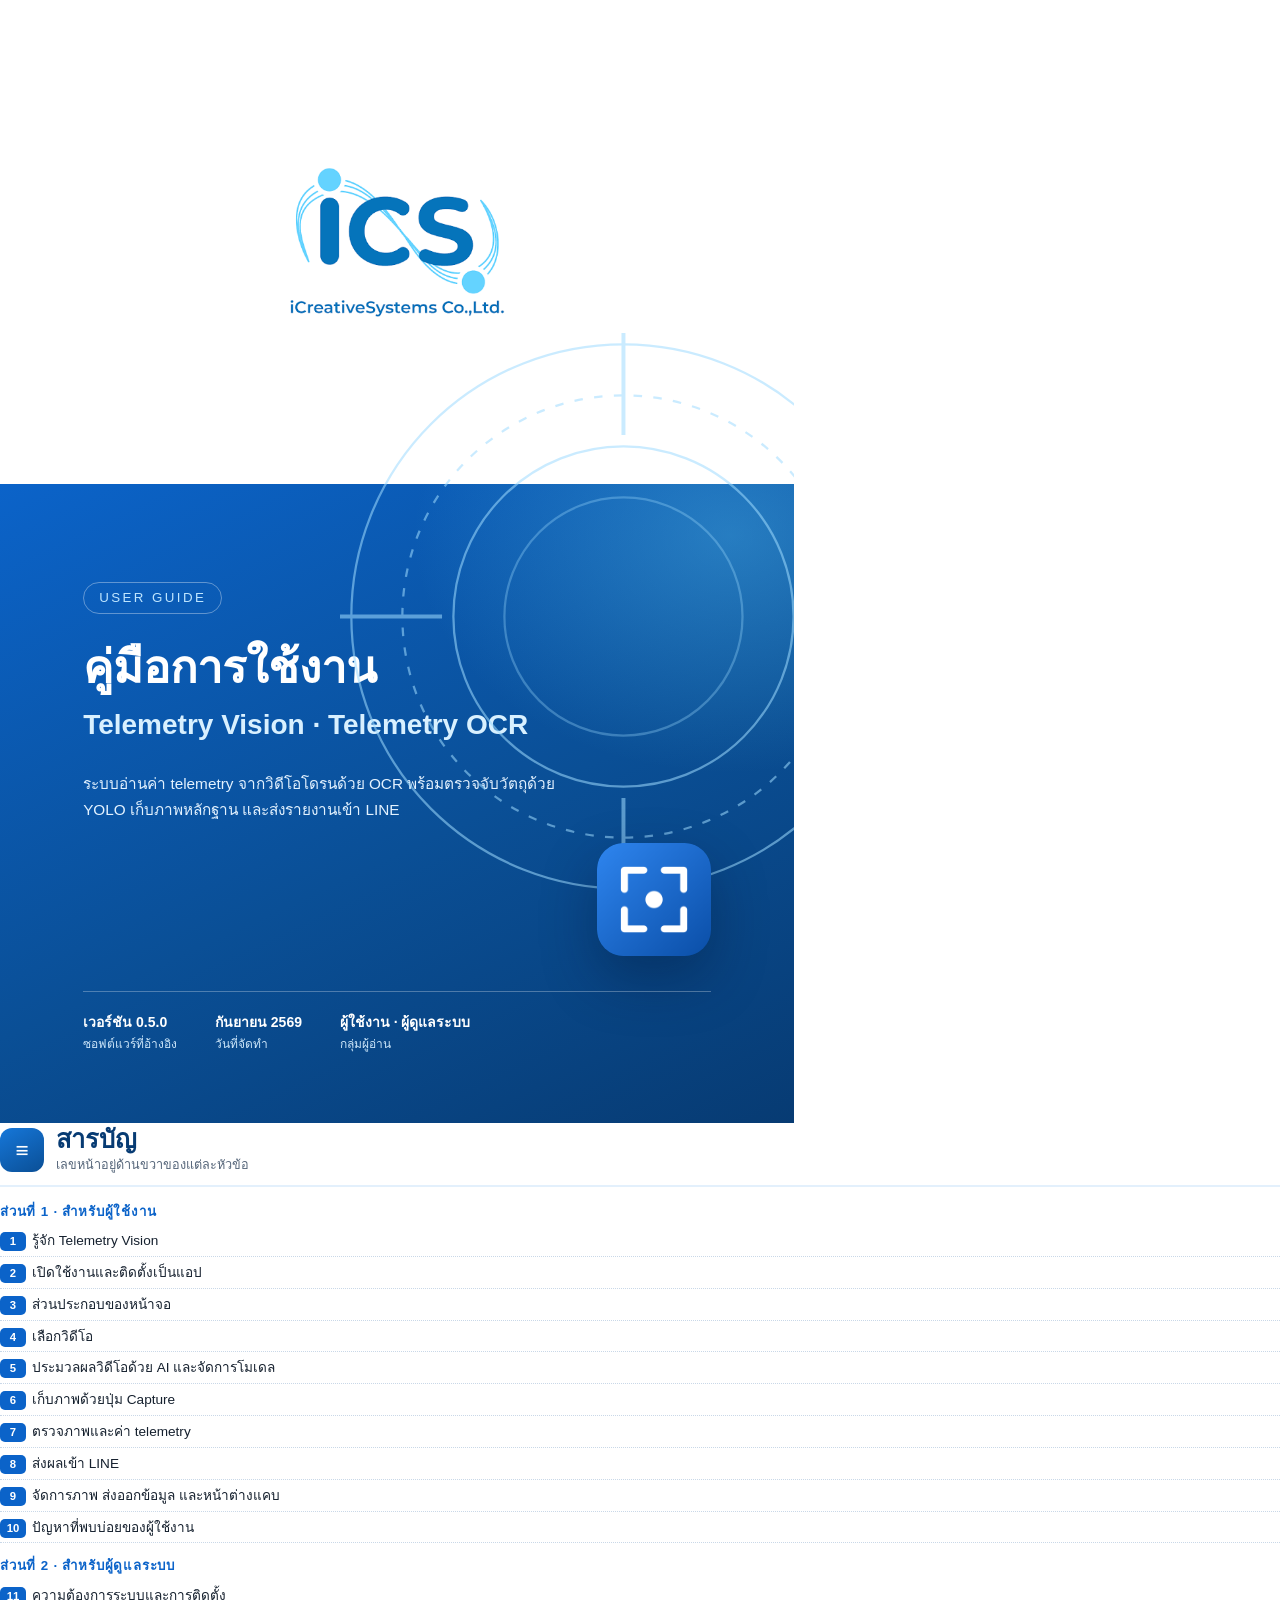
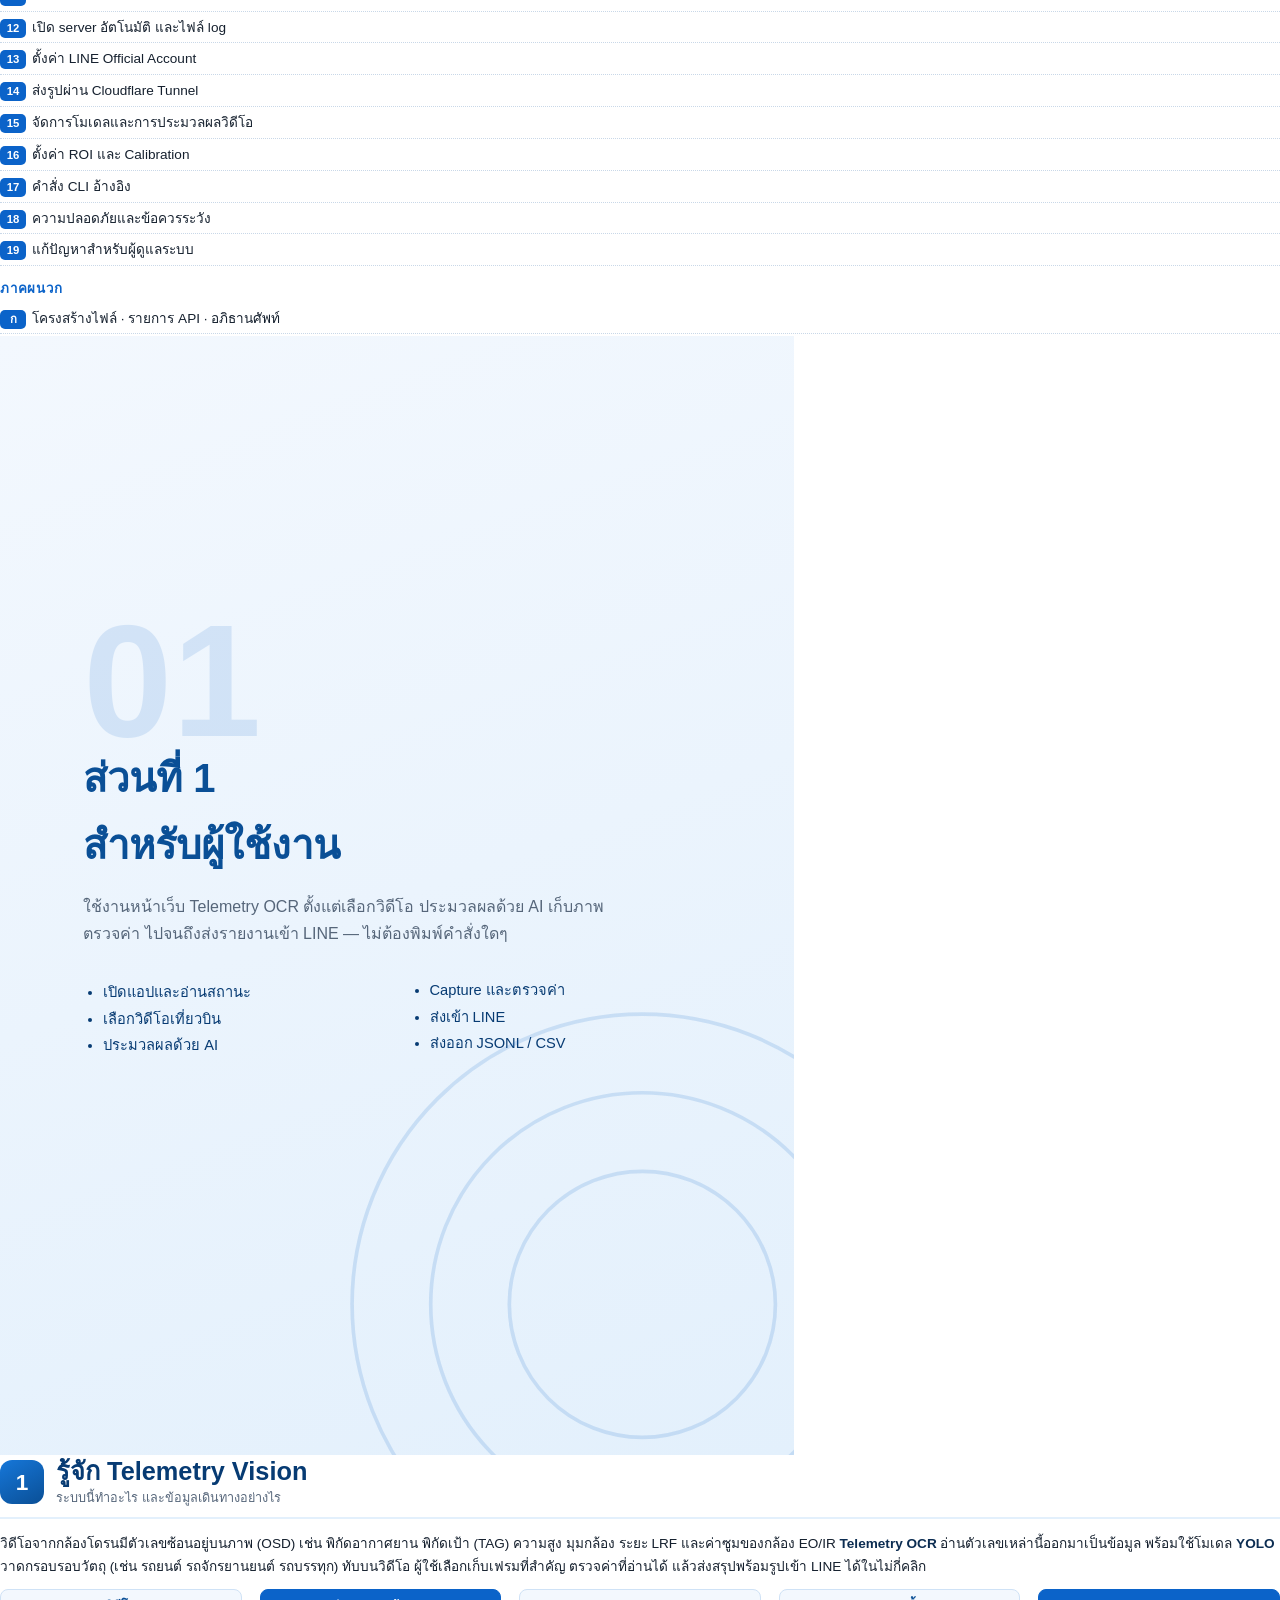
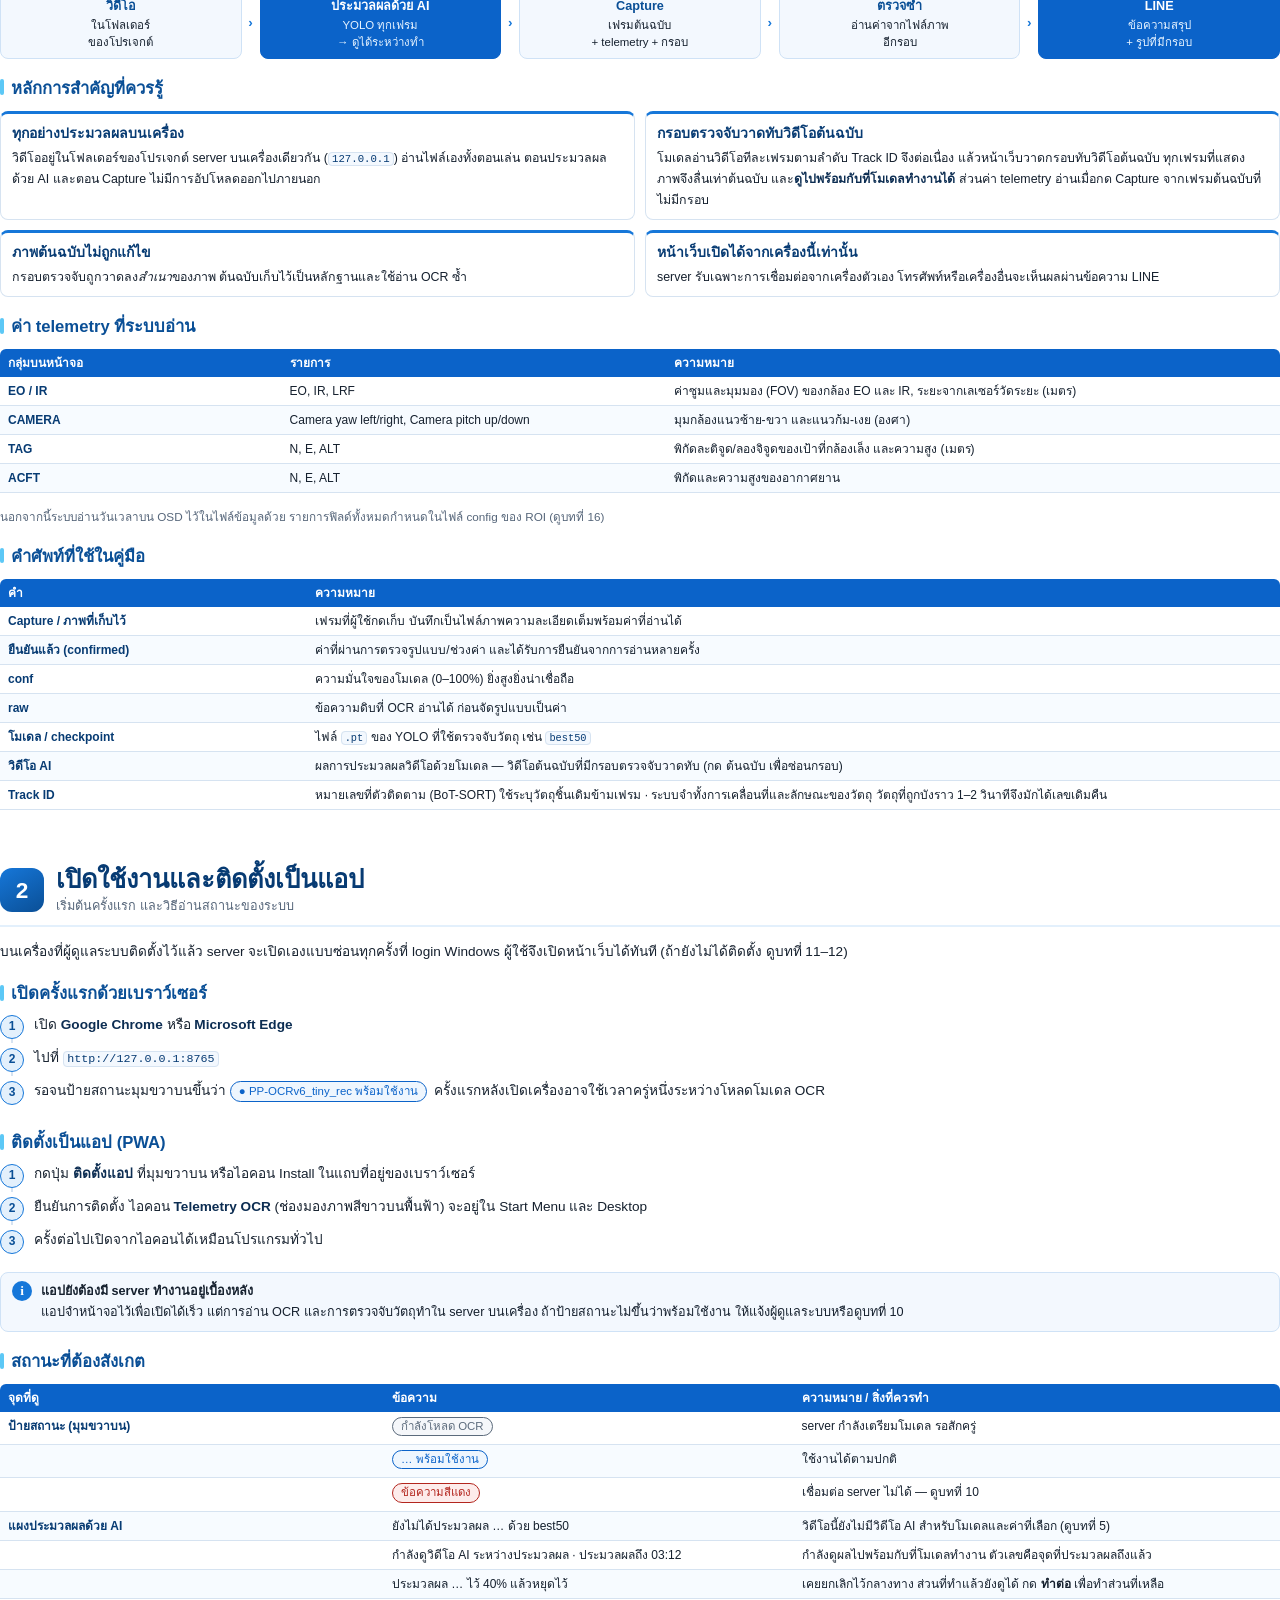
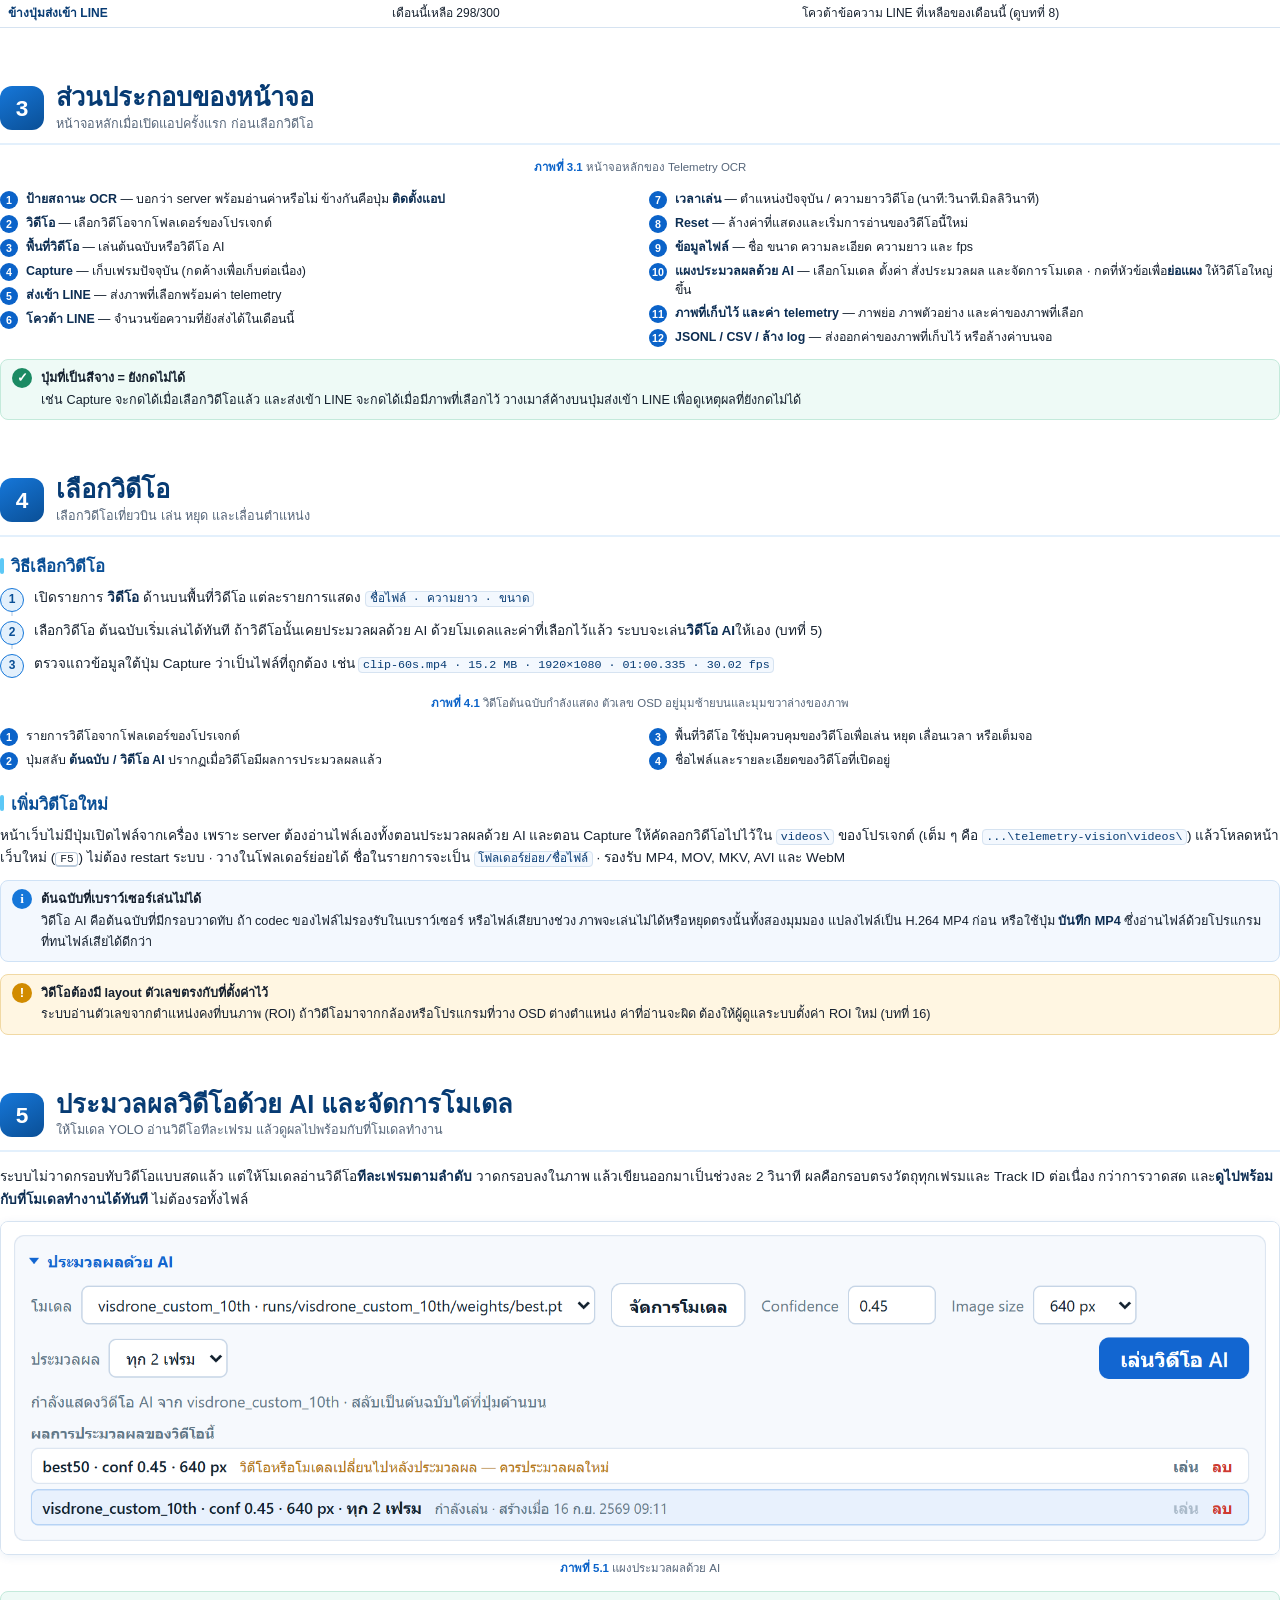
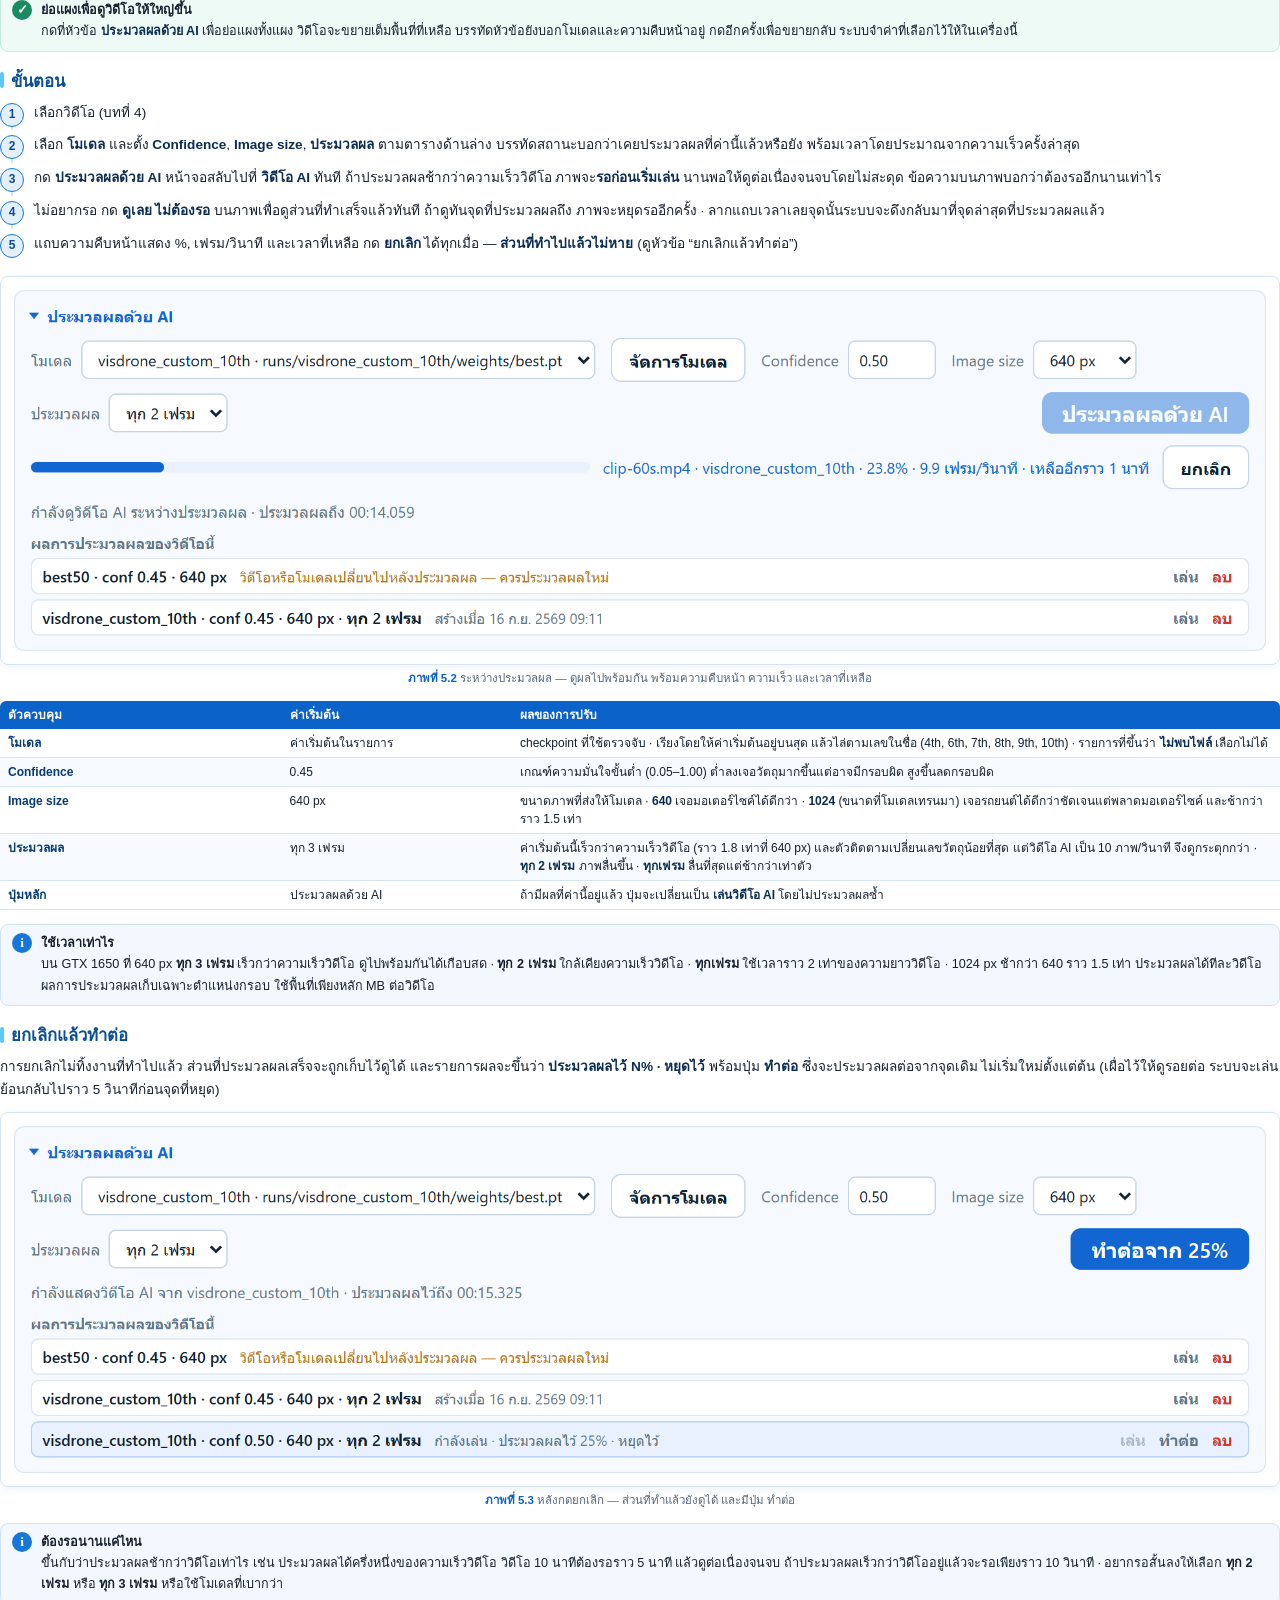
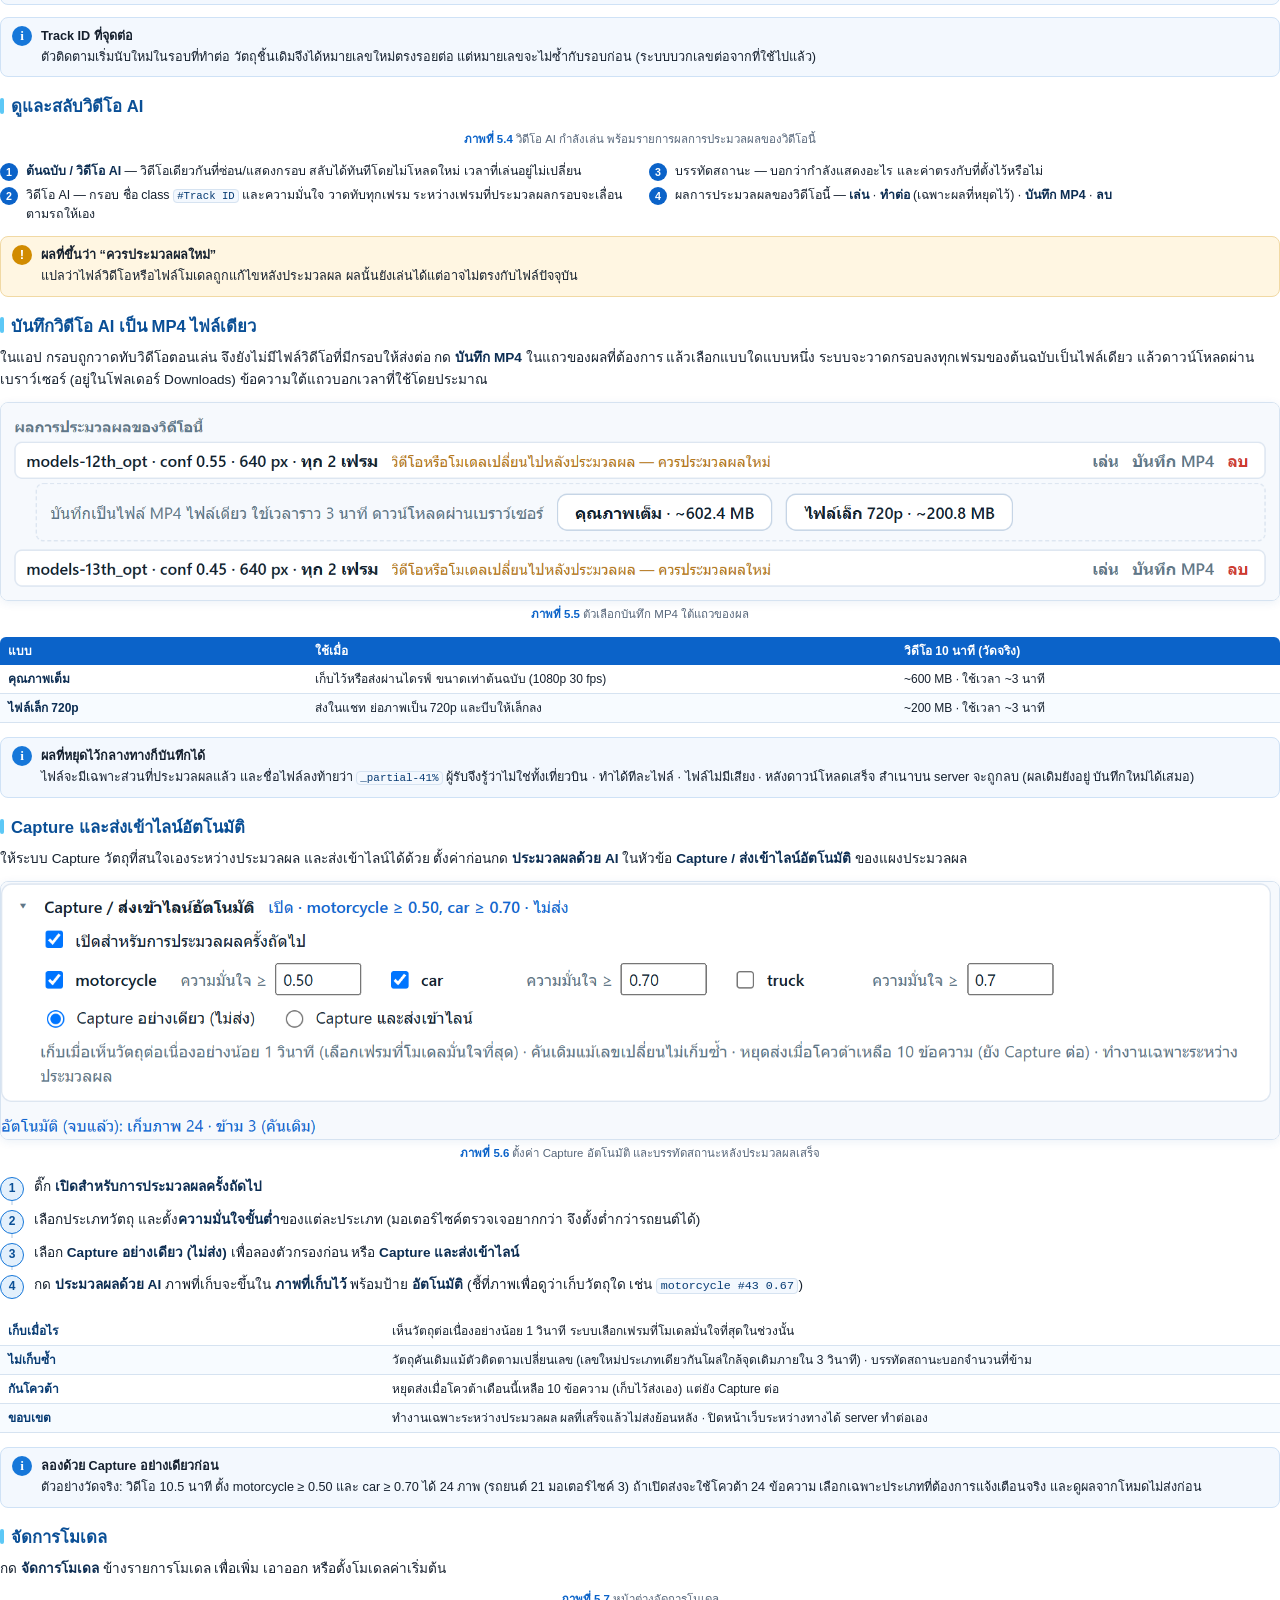
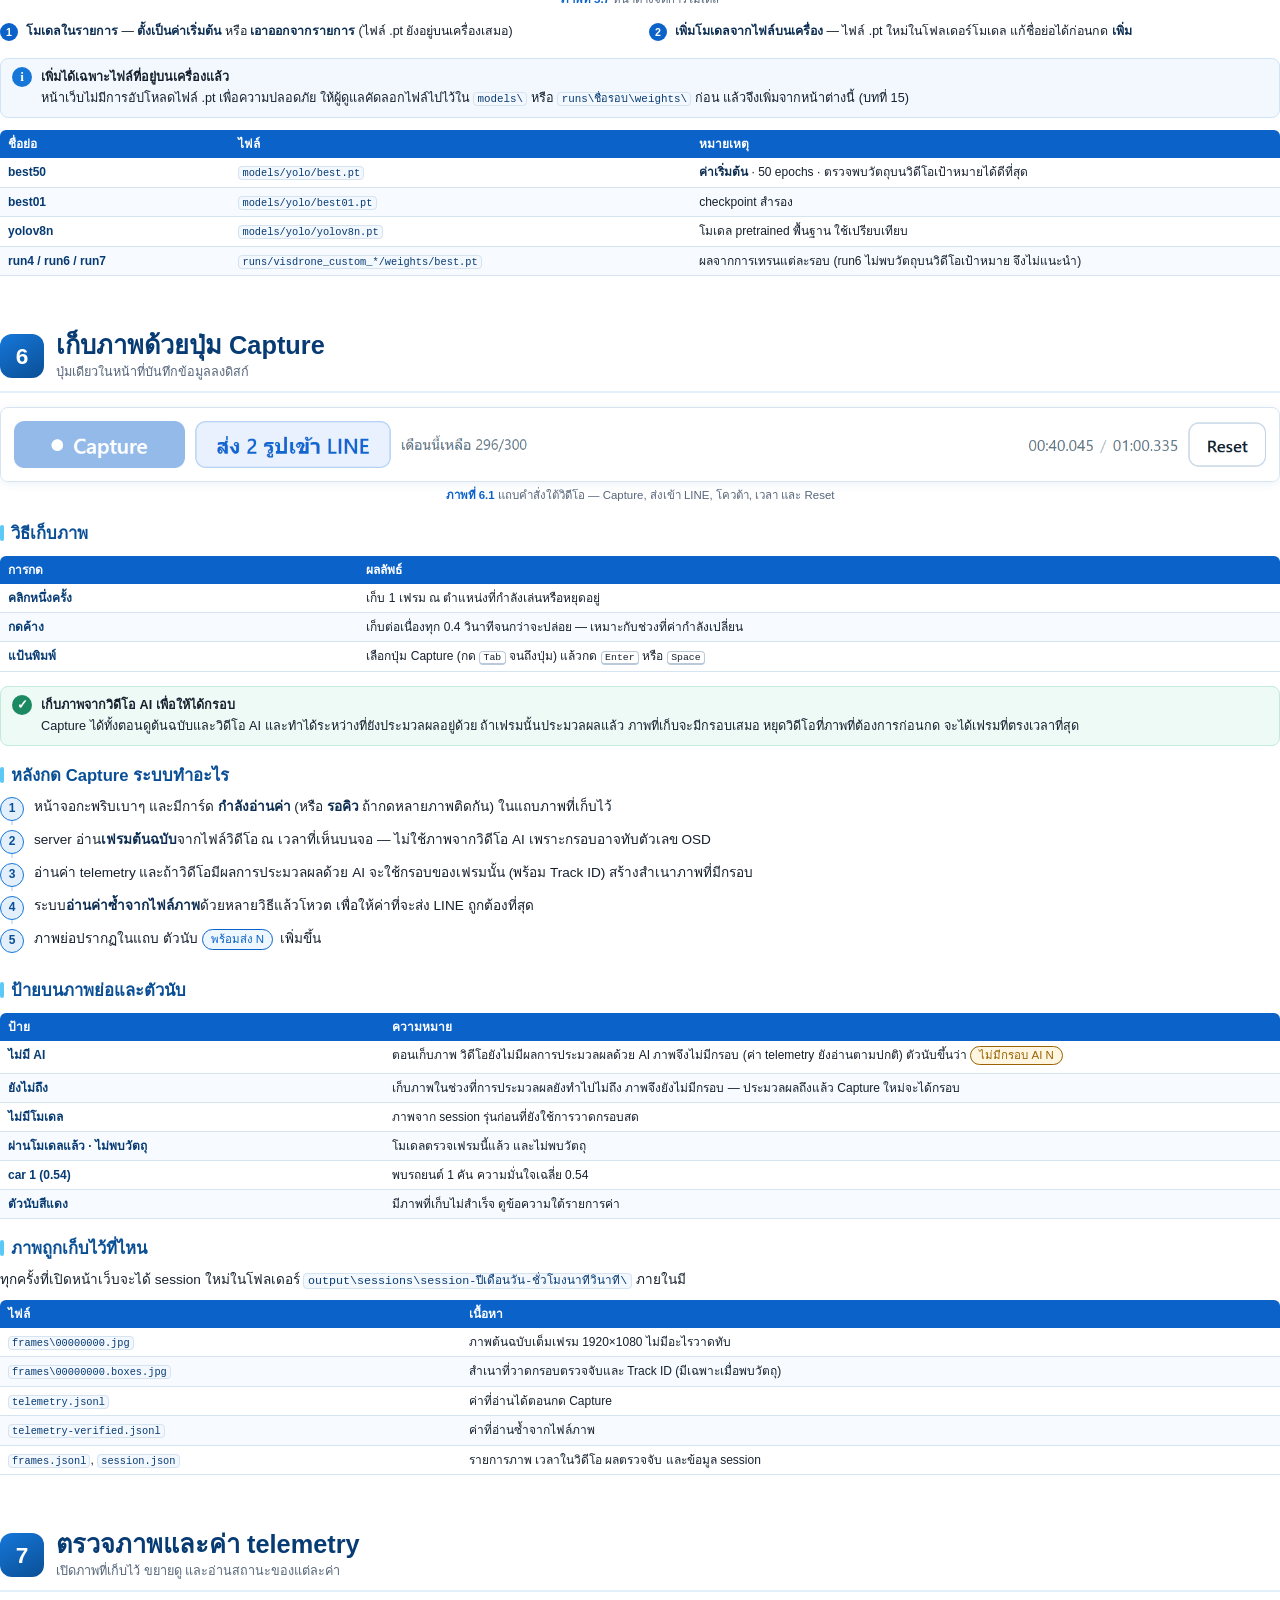
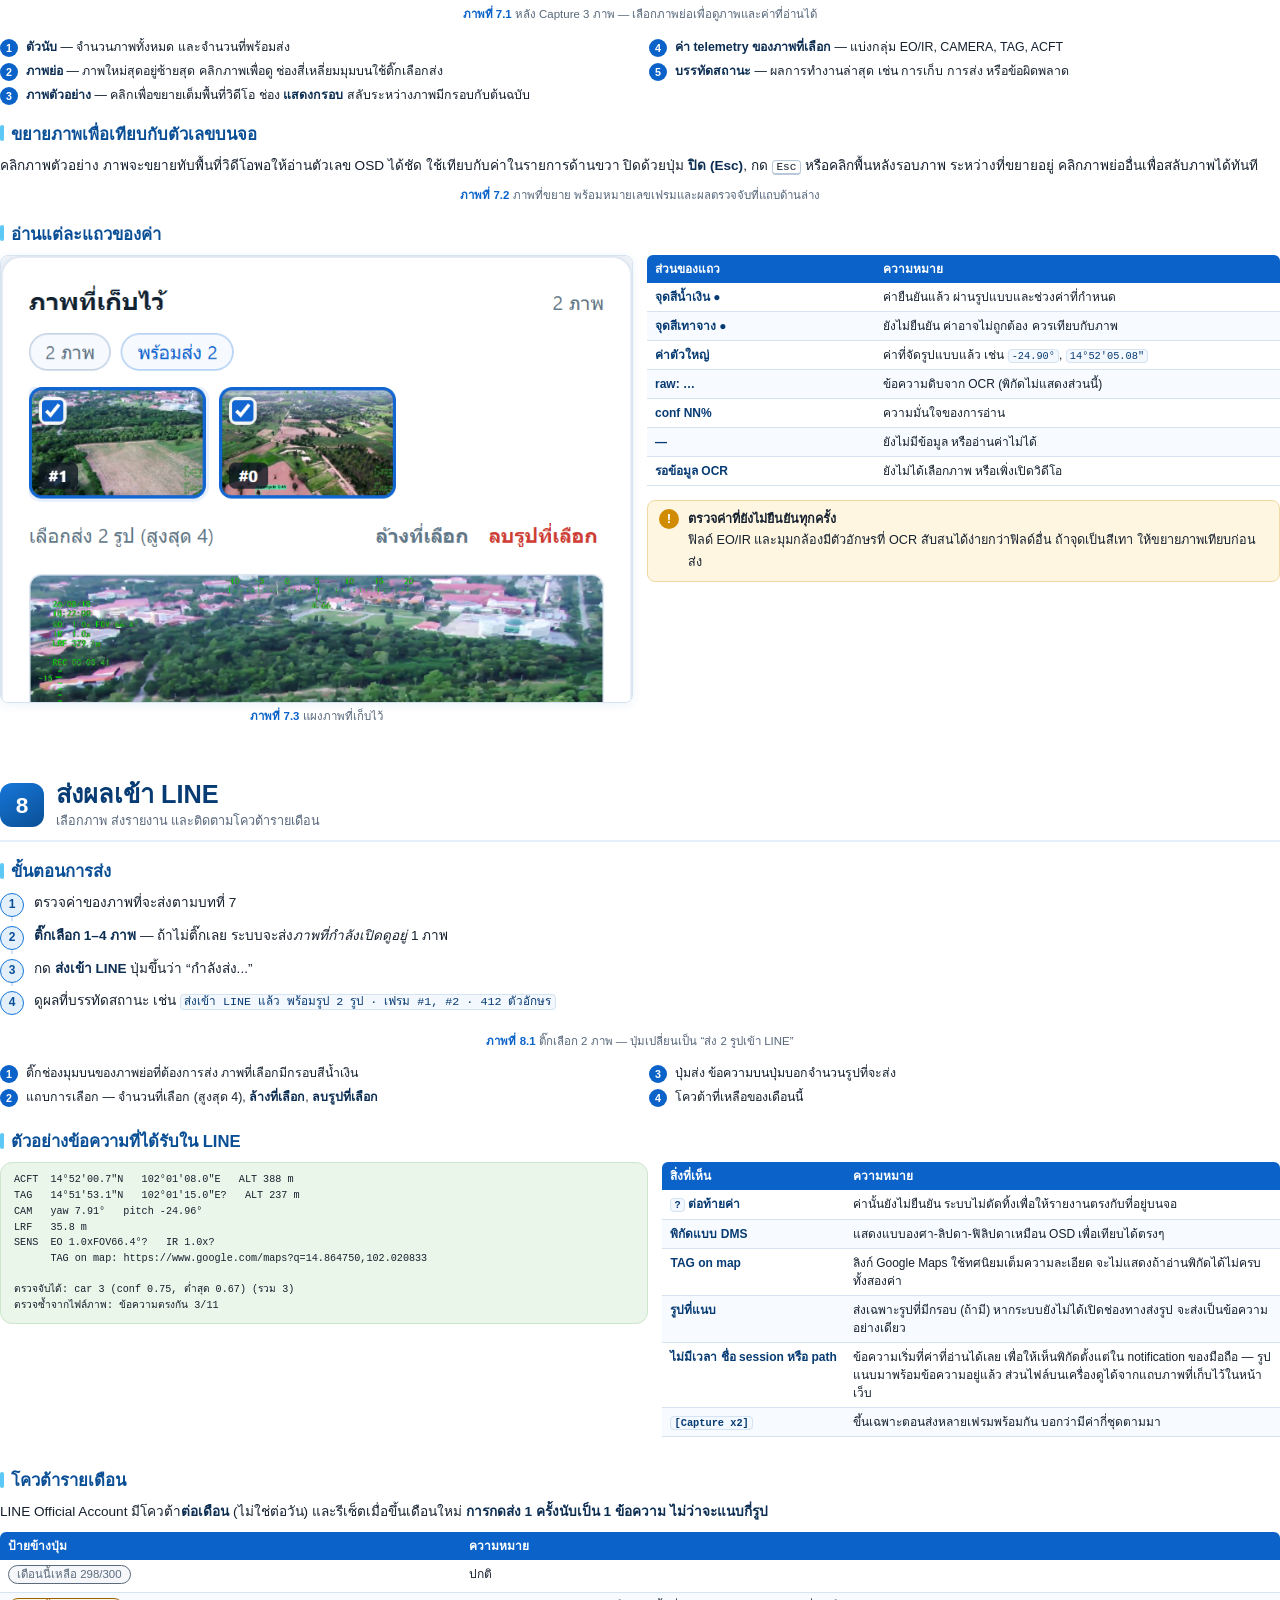
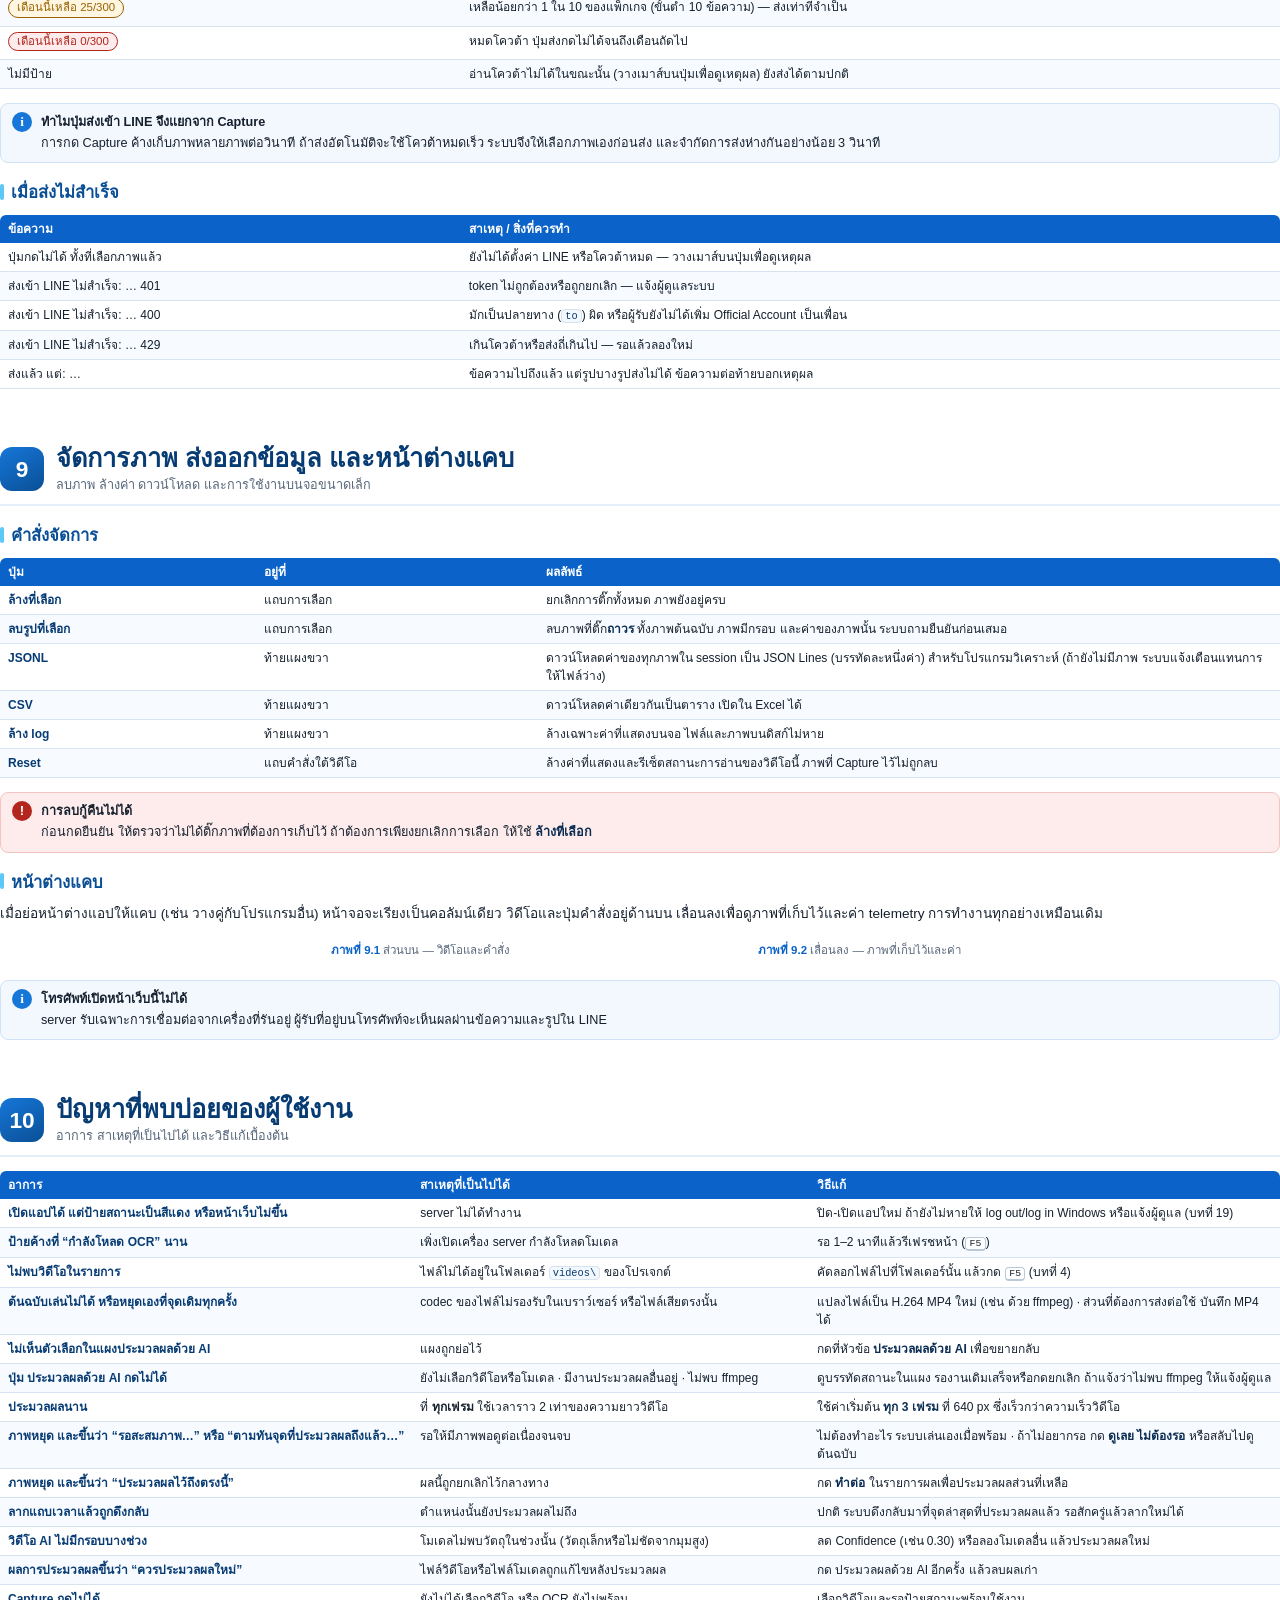
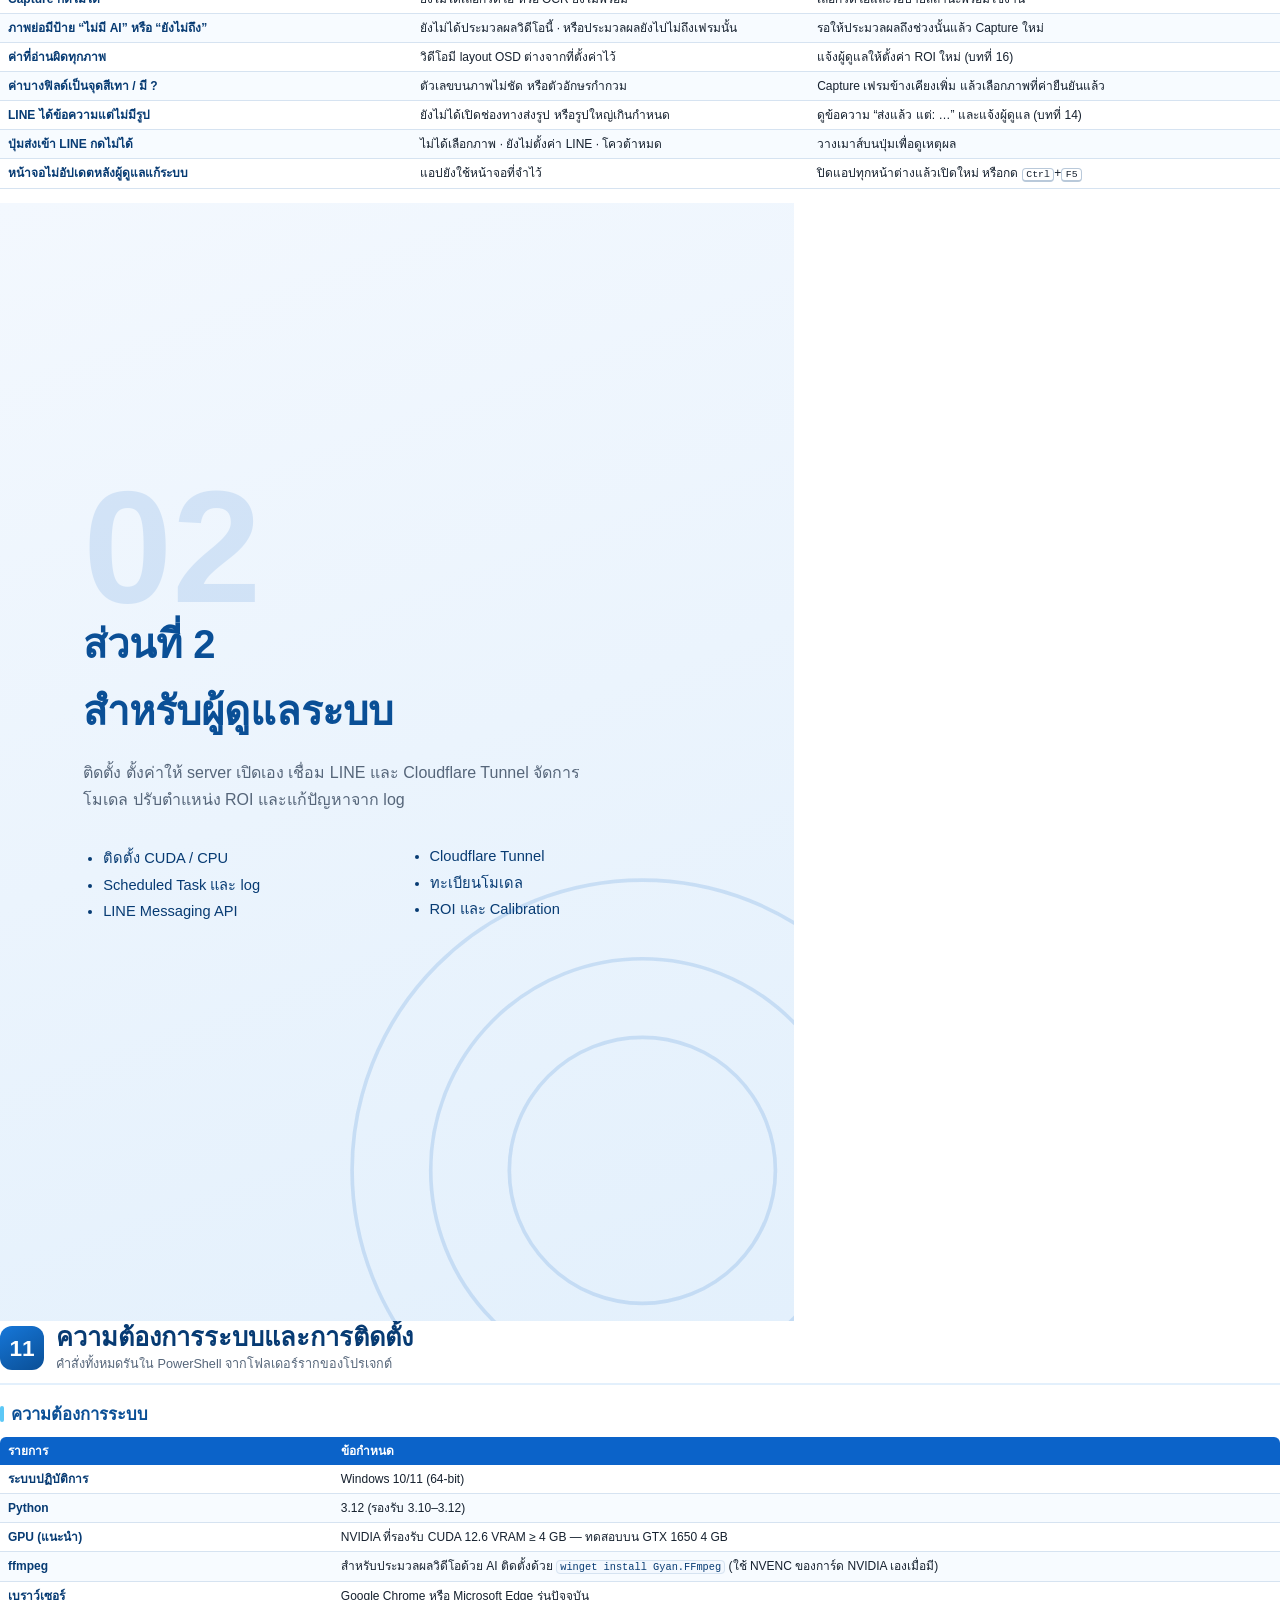
==== commit a0cb6079: "Capture, and send to LINE, the vehicles a render finds as it finds them The rules go with the render" ====
--- a/docs/user-guide/guide.html
+++ b/docs/user-guide/guide.html
@@ -853,10 +853,36 @@
     ไฟล์จะมีเฉพาะส่วนที่ประมวลผลแล้ว และชื่อไฟล์ลงท้ายว่า <code>_partial-41%</code> ผู้รับจึงรู้ว่าไม่ใช่ทั้งเที่ยวบิน
     · ทำได้ทีละไฟล์ · ไฟล์ไม่มีเสียง · หลังดาวน์โหลดเสร็จ สำเนาบน server จะถูกลบ (ผลเดิมยังอยู่ บันทึกใหม่ได้เสมอ)</div>
 
+  <h3>Capture และส่งเข้าไลน์อัตโนมัติ</h3>
+  <p>ให้ระบบ Capture วัตถุที่สนใจเองระหว่างประมวลผล และส่งเข้าไลน์ได้ด้วย ตั้งค่าก่อนกด
+    <strong>ประมวลผลด้วย AI</strong> ในหัวข้อ <strong>Capture / ส่งเข้าไลน์อัตโนมัติ</strong> ของแผงประมวลผล</p>
+  <figure>
+    <div class="frame"><img src="assets/screens/05d-auto-line.png" alt=""></div>
+    <figcaption><b>ภาพที่ 5.6</b> ตั้งค่า Capture อัตโนมัติ และบรรทัดสถานะหลังประมวลผลเสร็จ</figcaption>
+  </figure>
+  <ol class="steps">
+    <li>ติ๊ก <strong>เปิดสำหรับการประมวลผลครั้งถัดไป</strong></li>
+    <li>เลือกประเภทวัตถุ และตั้ง<strong>ความมั่นใจขั้นต่ำ</strong>ของแต่ละประเภท (มอเตอร์ไซค์ตรวจเจอยากกว่า จึงตั้งต่ำกว่ารถยนต์ได้)</li>
+    <li>เลือก <strong>Capture อย่างเดียว (ไม่ส่ง)</strong> เพื่อลองตัวกรองก่อน หรือ <strong>Capture และส่งเข้าไลน์</strong></li>
+    <li>กด <strong>ประมวลผลด้วย AI</strong> ภาพที่เก็บจะขึ้นใน <strong>ภาพที่เก็บไว้</strong> พร้อมป้าย <strong>อัตโนมัติ</strong>
+      (ชี้ที่ภาพเพื่อดูว่าเก็บวัตถุใด เช่น <code>motorcycle #43 0.67</code>)</li>
+  </ol>
+  <table>
+    <tbody>
+      <tr><td class="k" style="width:30%">เก็บเมื่อไร</td><td>เห็นวัตถุต่อเนื่องอย่างน้อย 1 วินาที ระบบเลือกเฟรมที่โมเดลมั่นใจที่สุดในช่วงนั้น</td></tr>
+      <tr><td class="k">ไม่เก็บซ้ำ</td><td>วัตถุคันเดิมแม้ตัวติดตามเปลี่ยนเลข (เลขใหม่ประเภทเดียวกันโผล่ใกล้จุดเดิมภายใน 3 วินาที) · บรรทัดสถานะบอกจำนวนที่ข้าม</td></tr>
+      <tr><td class="k">กันโควต้า</td><td>หยุดส่งเมื่อโควต้าเดือนนี้เหลือ 10 ข้อความ (เก็บไว้ส่งเอง) แต่ยัง Capture ต่อ</td></tr>
+      <tr><td class="k">ขอบเขต</td><td>ทำงานเฉพาะระหว่างประมวลผล ผลที่เสร็จแล้วไม่ส่งย้อนหลัง · ปิดหน้าเว็บระหว่างทางได้ server ทำต่อเอง</td></tr>
+    </tbody>
+  </table>
+  <div class="note"><b>ลองด้วย Capture อย่างเดียวก่อน</b>
+    ตัวอย่างวัดจริง: วิดีโอ 10.5 นาที ตั้ง motorcycle ≥ 0.50 และ car ≥ 0.70 ได้ 24 ภาพ (รถยนต์ 21 มอเตอร์ไซค์ 3)
+    ถ้าเปิดส่งจะใช้โควต้า 24 ข้อความ เลือกเฉพาะประเภทที่ต้องการแจ้งเตือนจริง และดูผลจากโหมดไม่ส่งก่อน</div>
+
   <h3>จัดการโมเดล</h3>
   <p>กด <strong>จัดการโมเดล</strong> ข้างรายการโมเดล เพื่อเพิ่ม เอาออก หรือตั้งโมเดลค่าเริ่มต้น</p>
   <figure data-screen="06-model-dialog" data-marks="dialog_registered:1,dialog_candidates:2">
-    <figcaption><b>ภาพที่ 5.6</b> หน้าต่างจัดการโมเดล</figcaption>
+    <figcaption><b>ภาพที่ 5.7</b> หน้าต่างจัดการโมเดล</figcaption>
   </figure>
   <ul class="legend">
     <li data-n="1"><span><strong>โมเดลในรายการ</strong> — <strong>ตั้งเป็นค่าเริ่มต้น</strong> หรือ <strong>เอาออกจากรายการ</strong> (ไฟล์ .pt ยังอยู่บนเครื่องเสมอ)</span></li>
@@ -1669,6 +1695,7 @@
       <tr><td><code>GET · DELETE /api/renders/current</code></td><td>ความคืบหน้า (fps, ETA, stages_ms) · ยกเลิก</td></tr>
       <tr><td><code>GET /api/renders</code> · <code>DELETE /api/renders</code></td><td>ผลการประมวลผลทั้งหมดของวิดีโอ (พร้อมสถานะและ % ที่ทำแล้ว) · ลบผล</td></tr>
       <tr><td><code>GET /api/renders/tracks</code></td><td>สถานะและกรอบของช่วงเวลาหนึ่ง ให้หน้าเว็บวาดทับวิดีโอ</td></tr>
+      <tr><td><code>GET /api/renders/auto</code></td><td>สถานะ Capture / ส่งเข้าไลน์อัตโนมัติ (จำนวนที่เก็บ ส่ง ข้าม และเหตุการณ์ล่าสุด)</td></tr>
       <tr><td><code>POST · GET /api/renders/export</code> · <code>GET /api/renders/export/file</code></td><td>เริ่มทำ MP4 ไฟล์เดียว (full / small) · ความคืบหน้า · ดาวน์โหลดแล้วลบสำเนาบน server</td></tr>
       <tr><td><code>POST /api/capture/shot</code></td><td>อ่านเฟรมต้นฉบับจากไฟล์ + OCR + กรอบจากผลการประมวลผล</td></tr>
       <tr><td><code>DELETE /api/capture/shot</code> · <code>GET /api/capture/image</code></td><td>ลบภาพที่เลือก · อ่านภาพ/ภาพย่อ</td></tr>
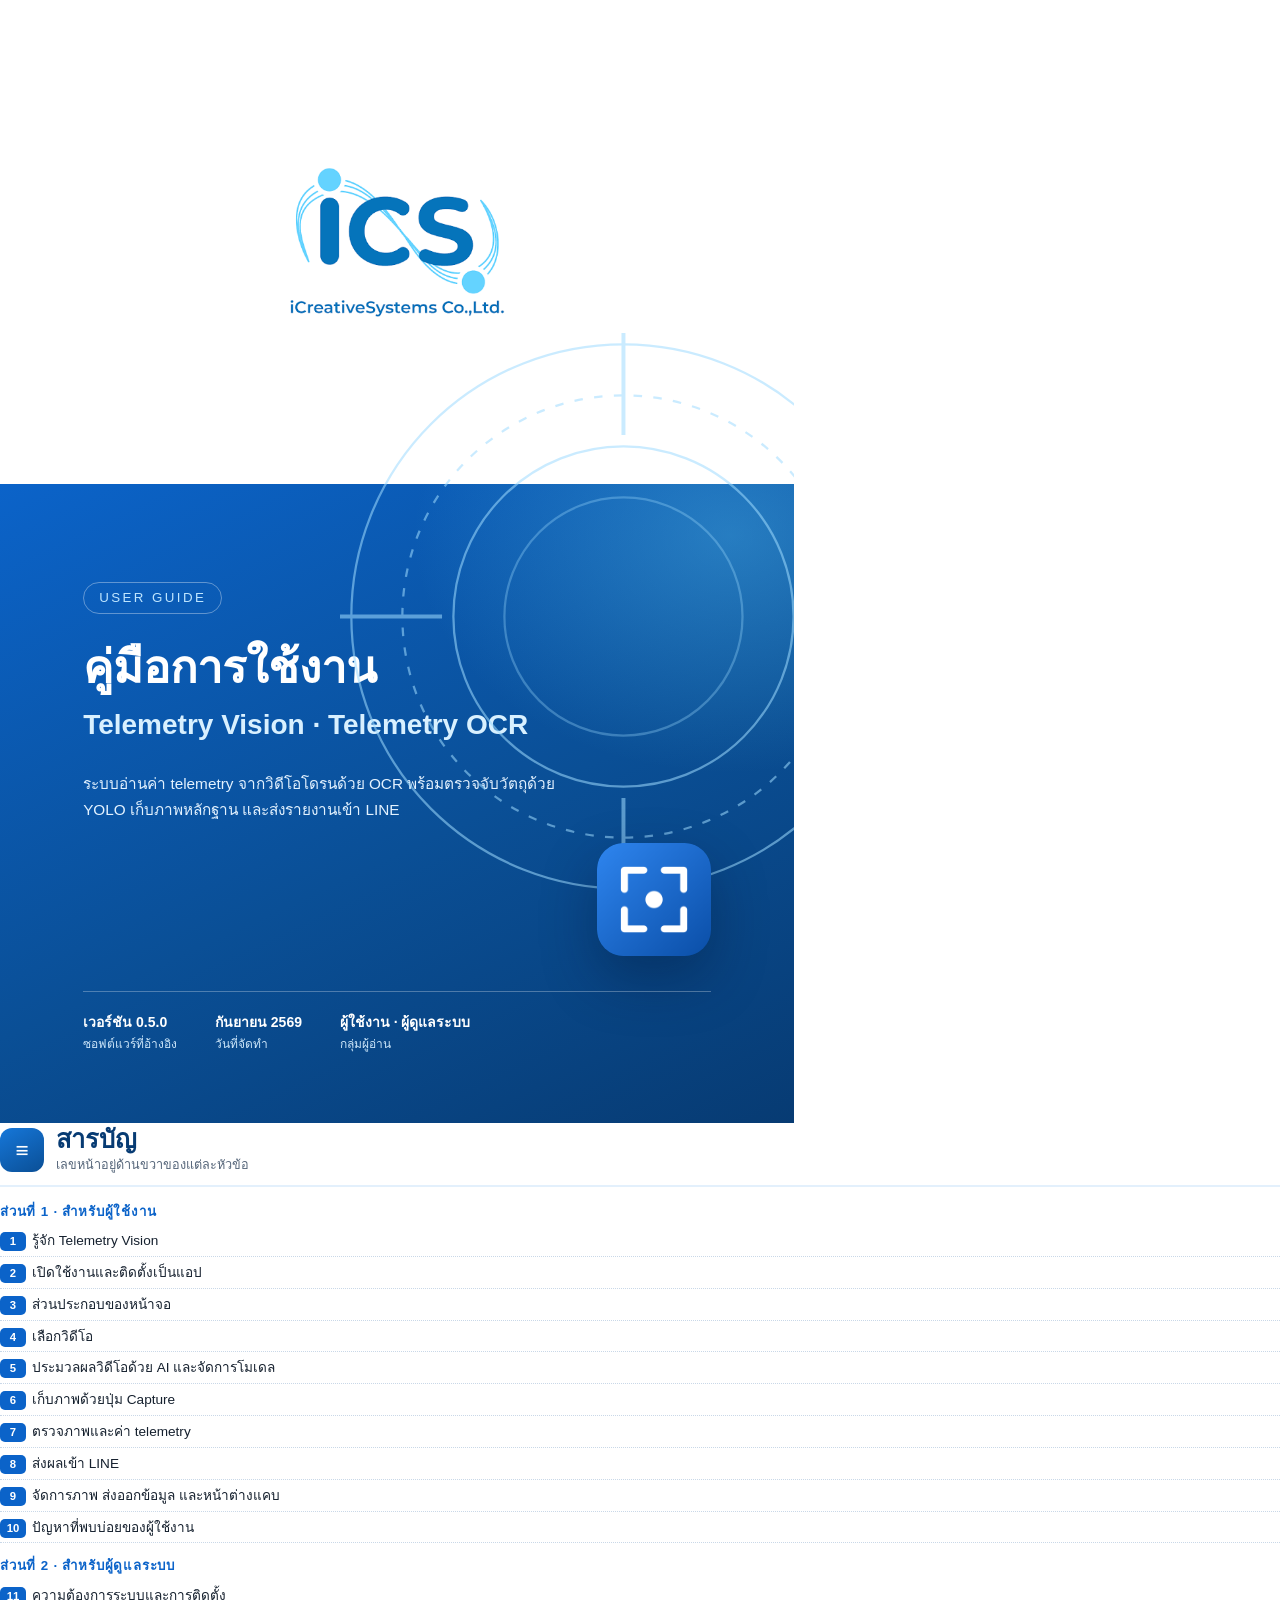
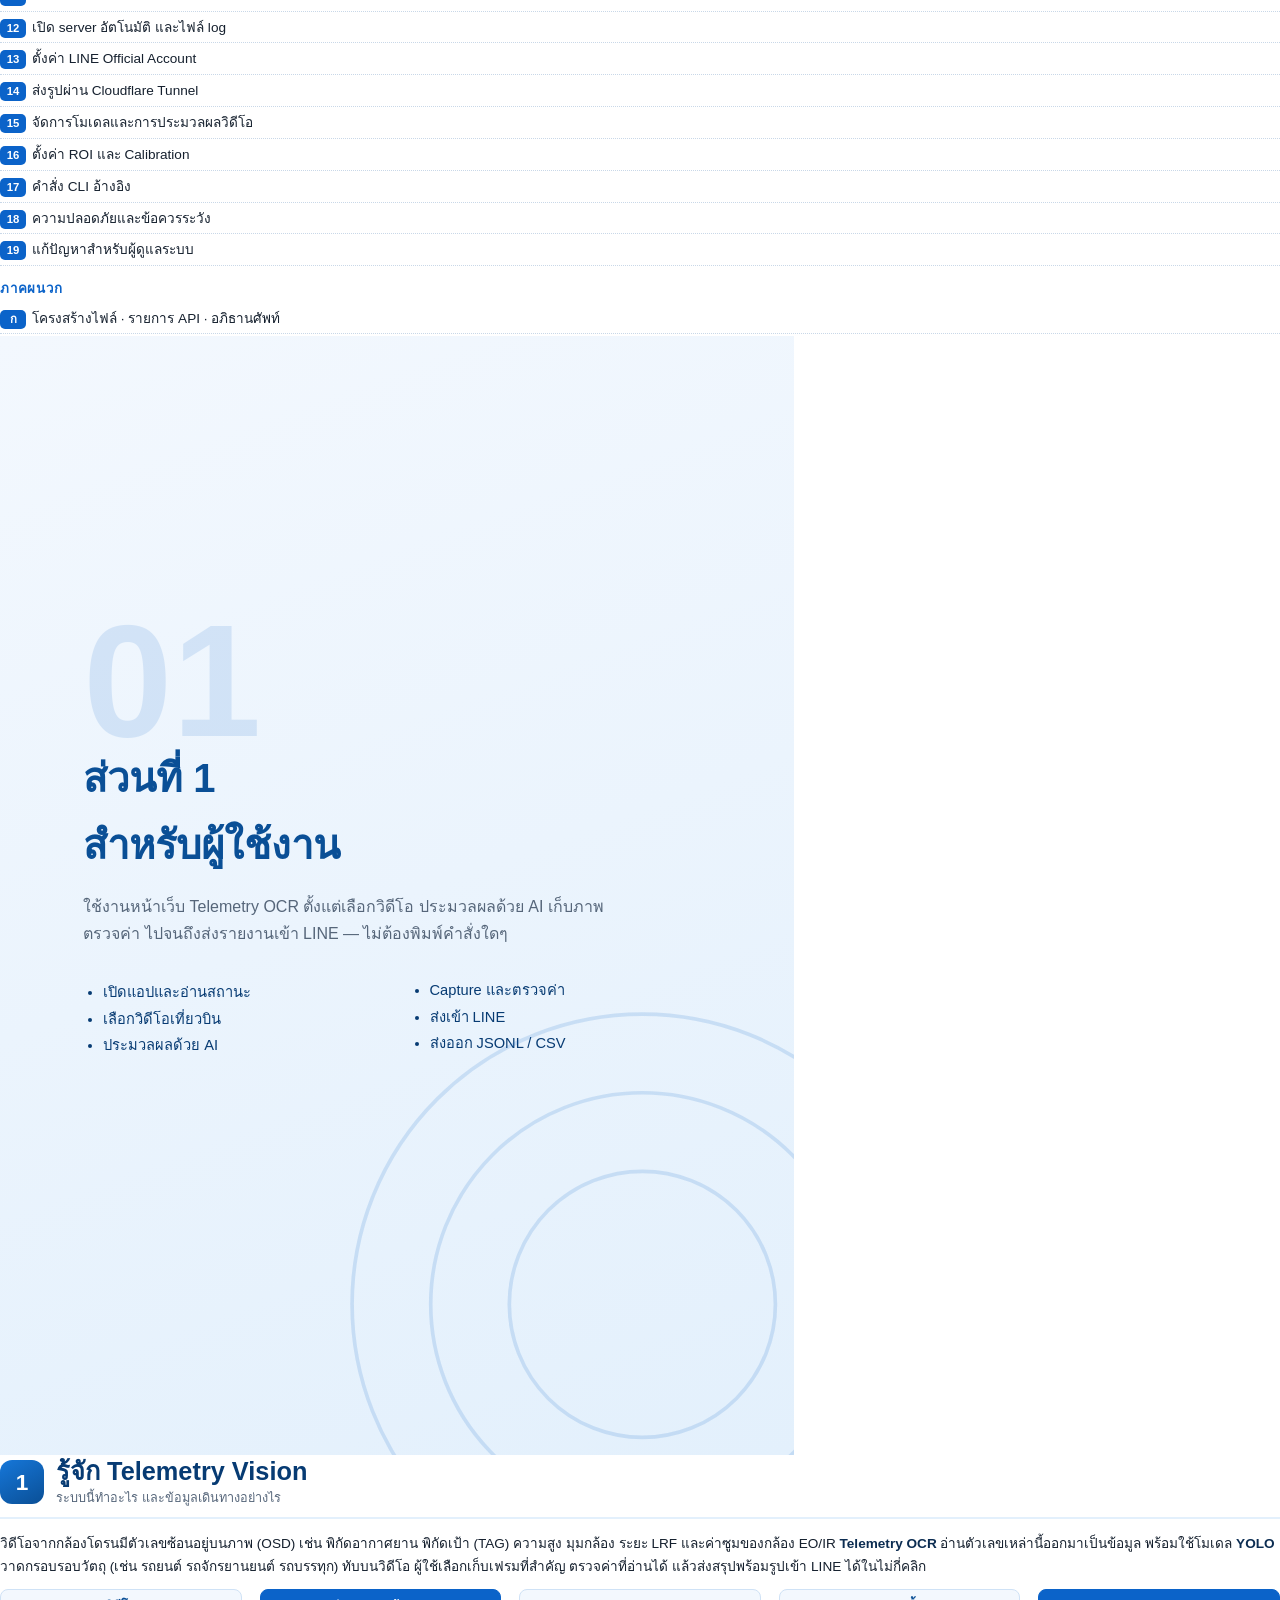
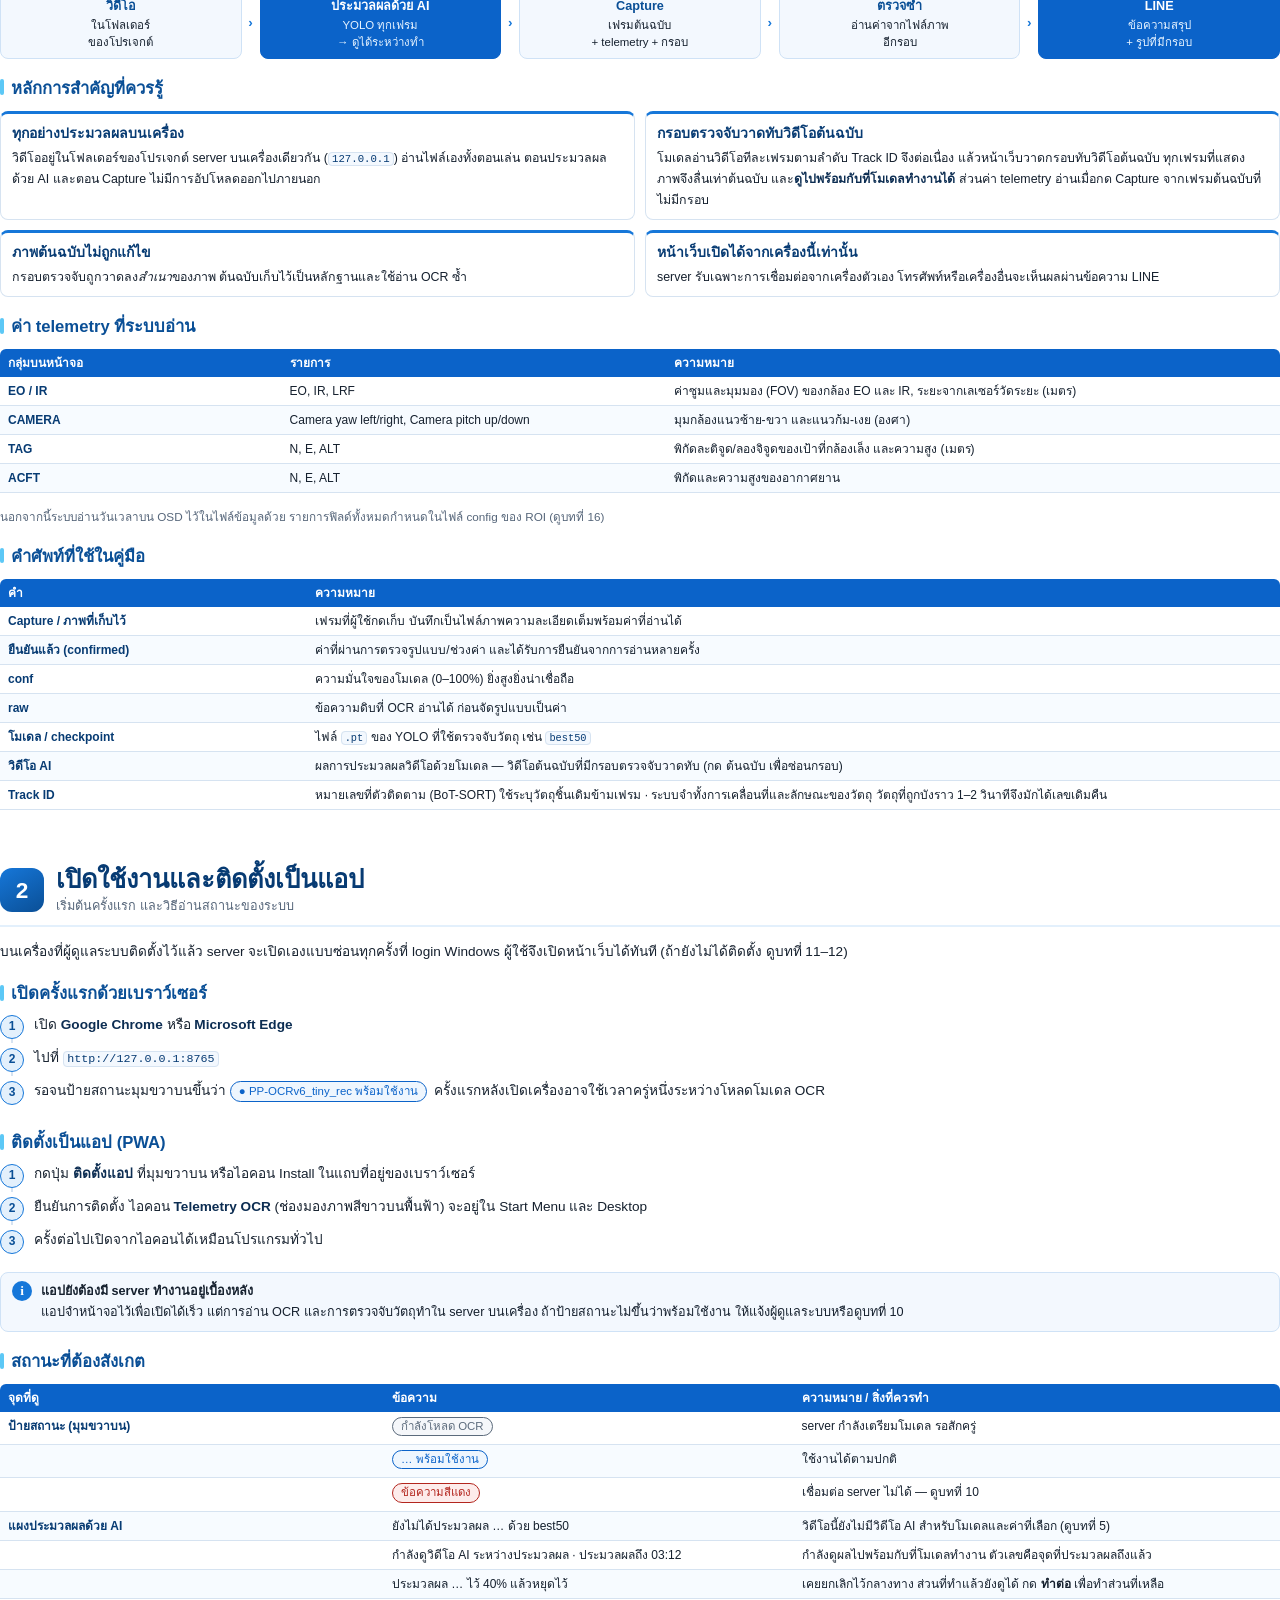
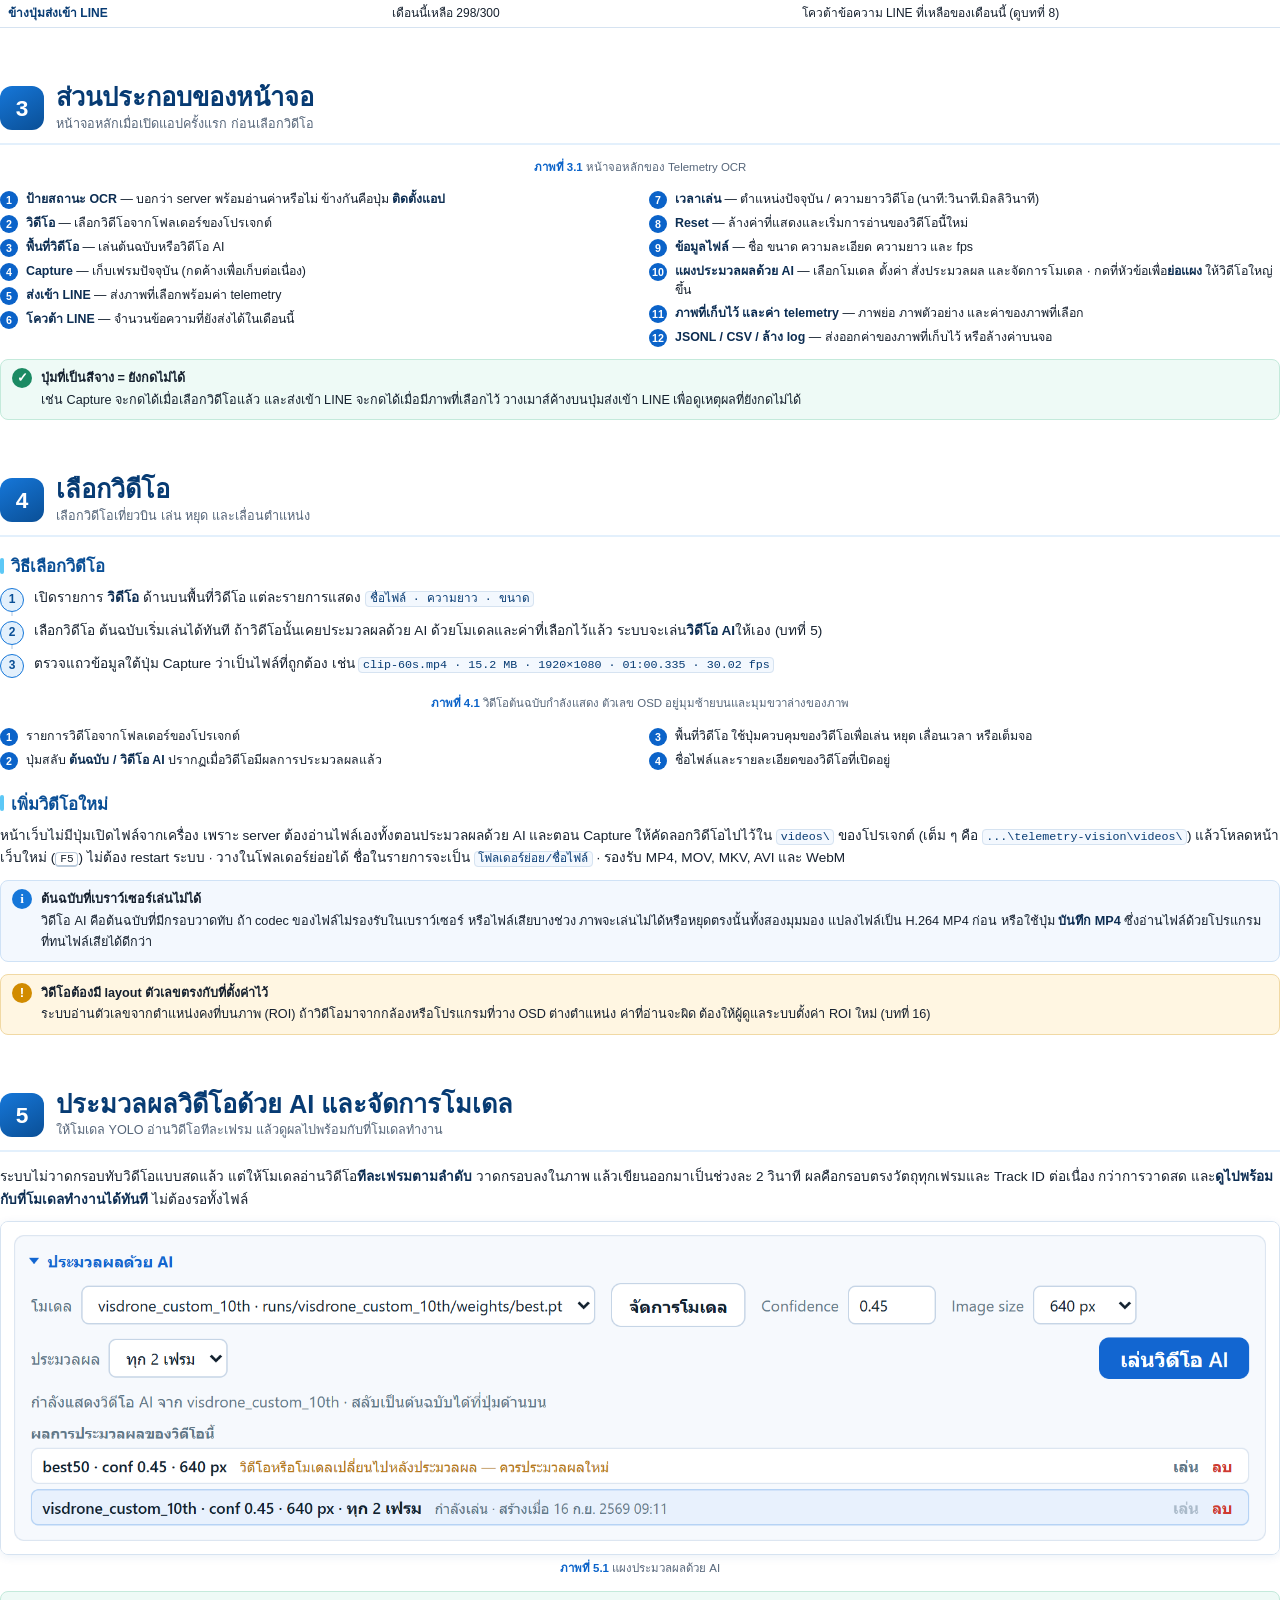
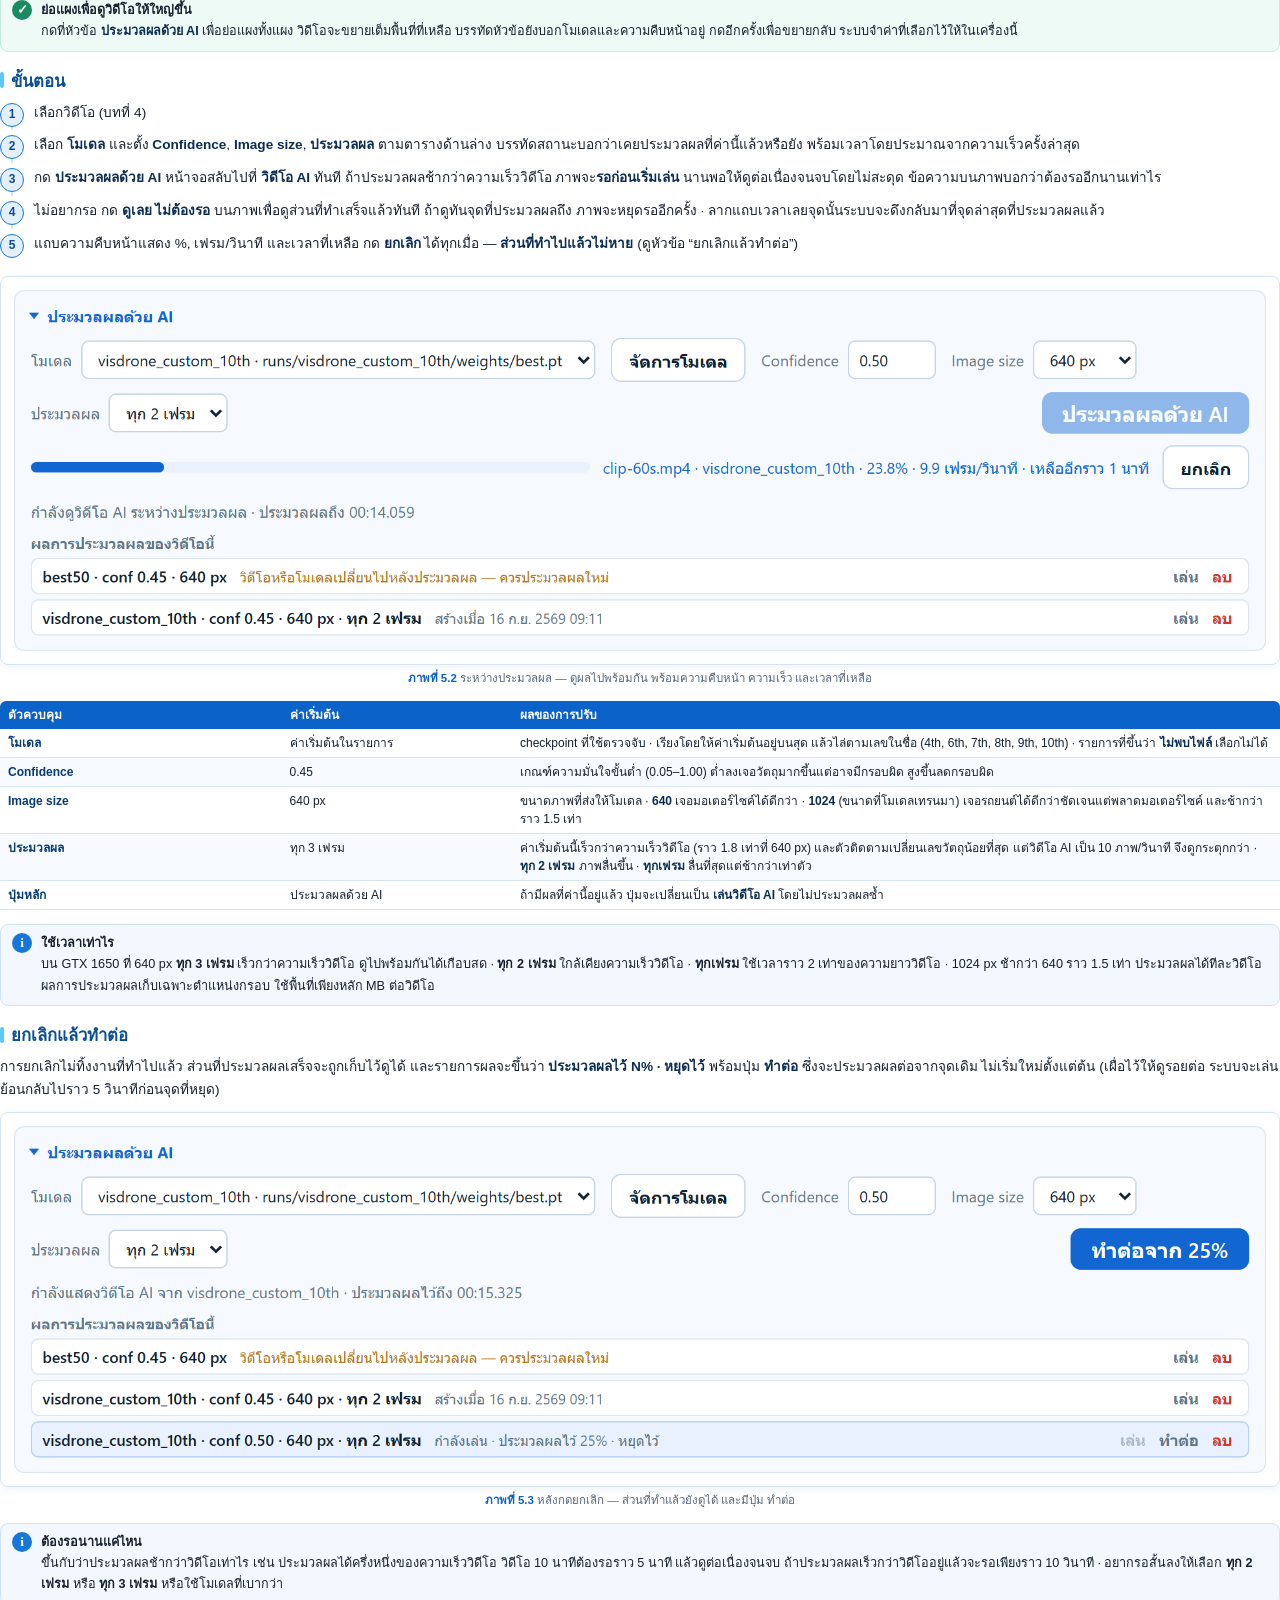
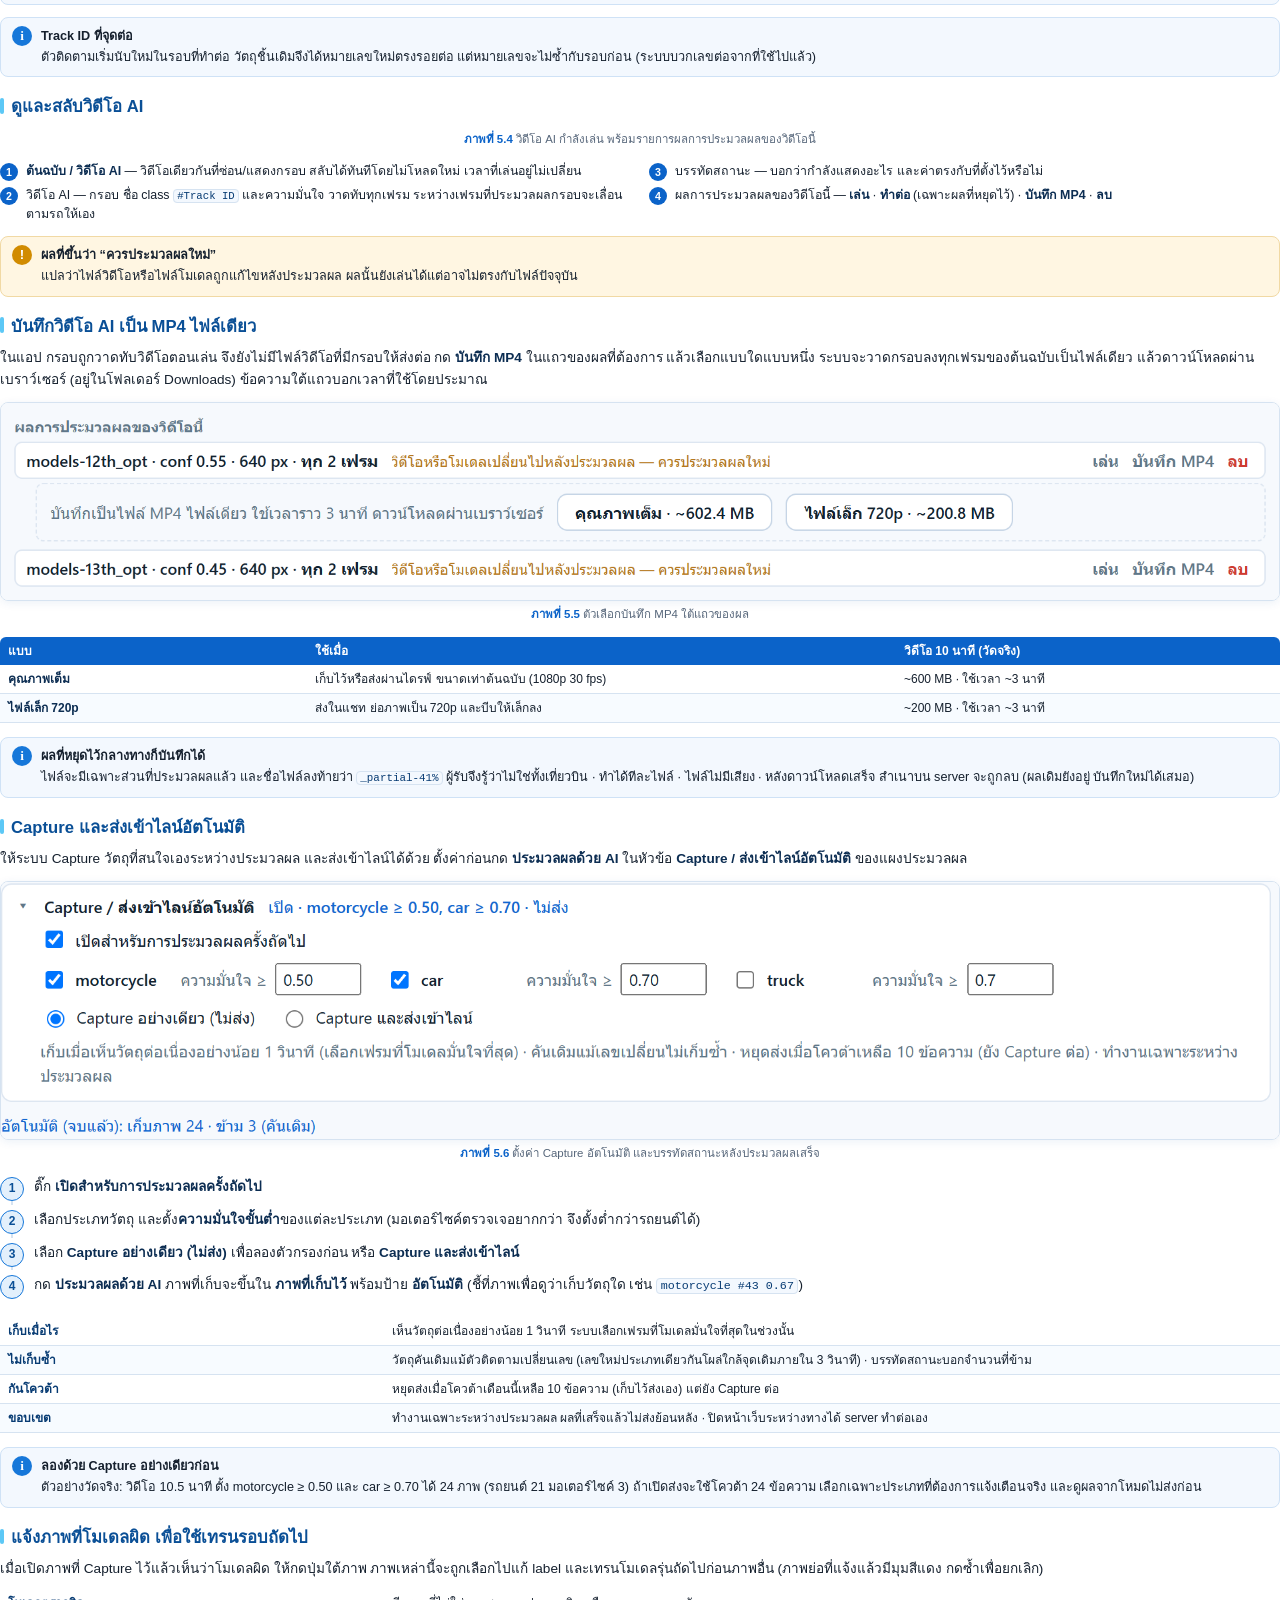
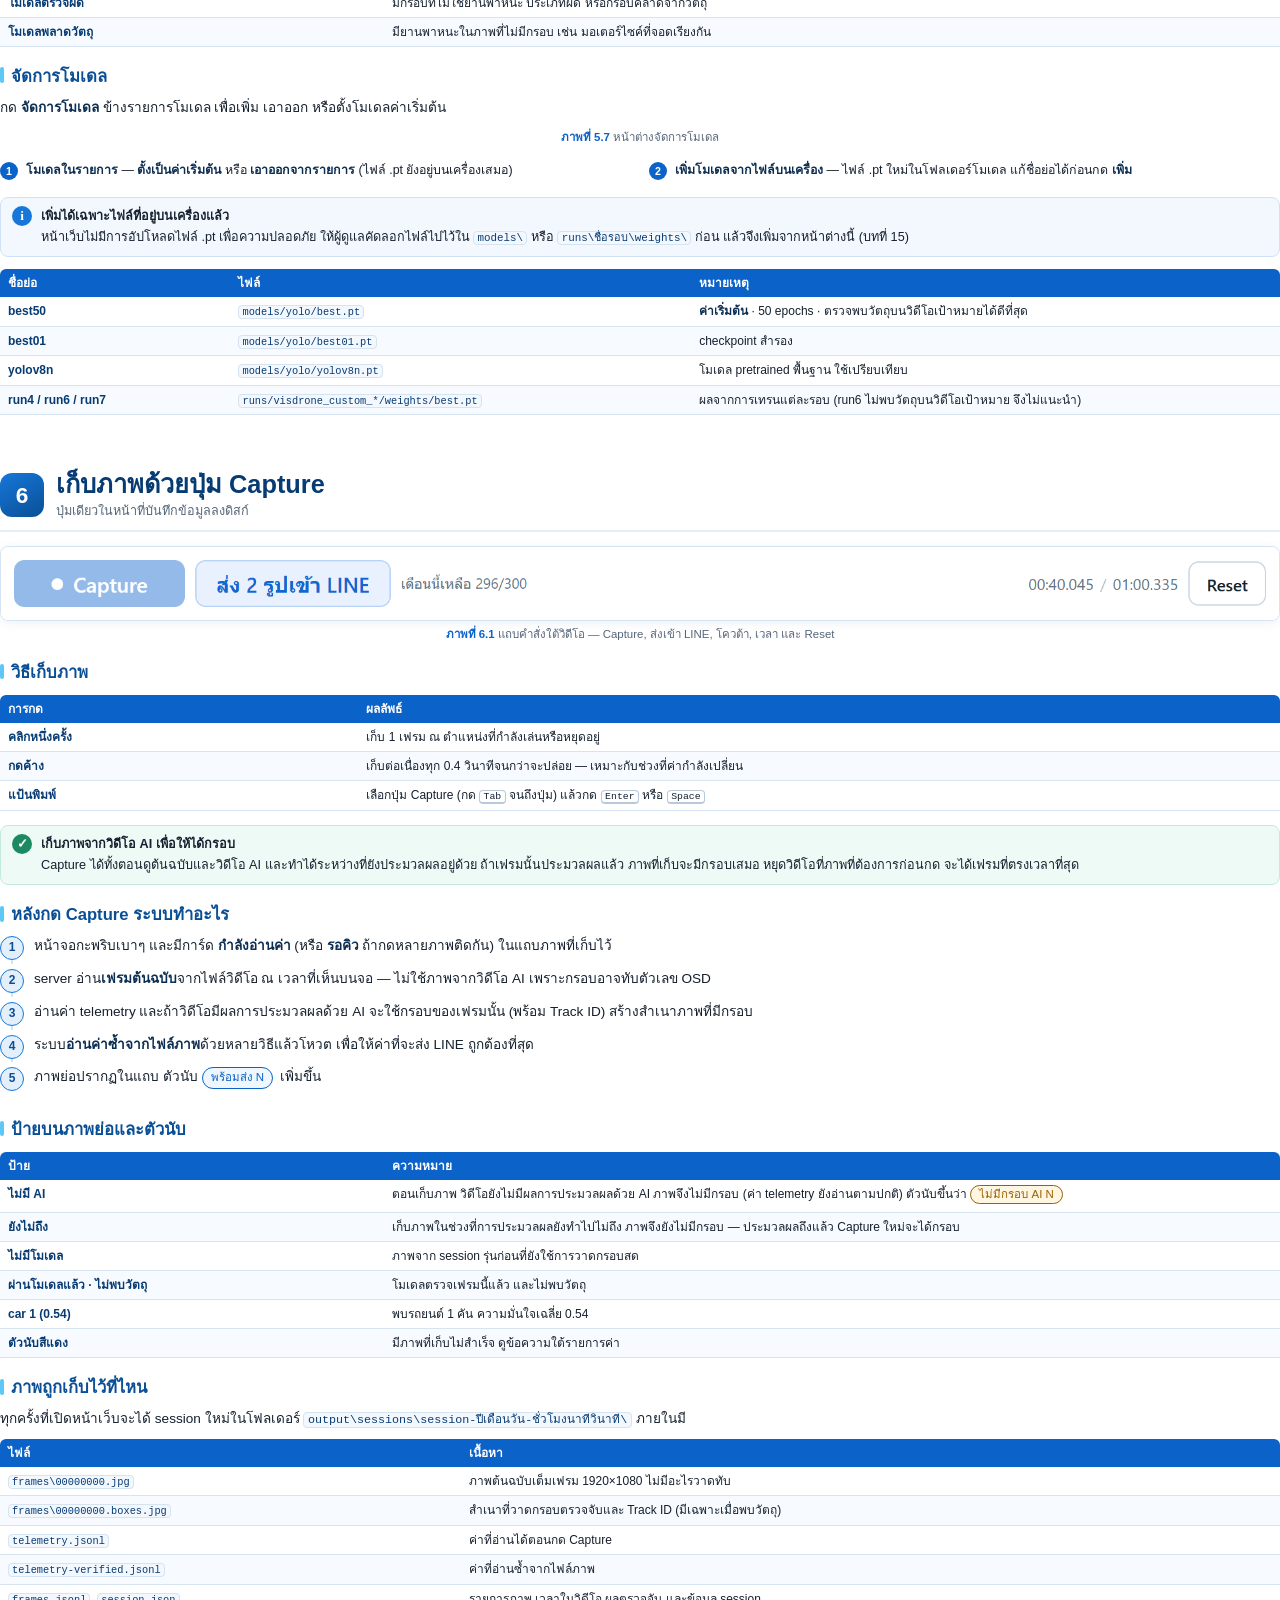
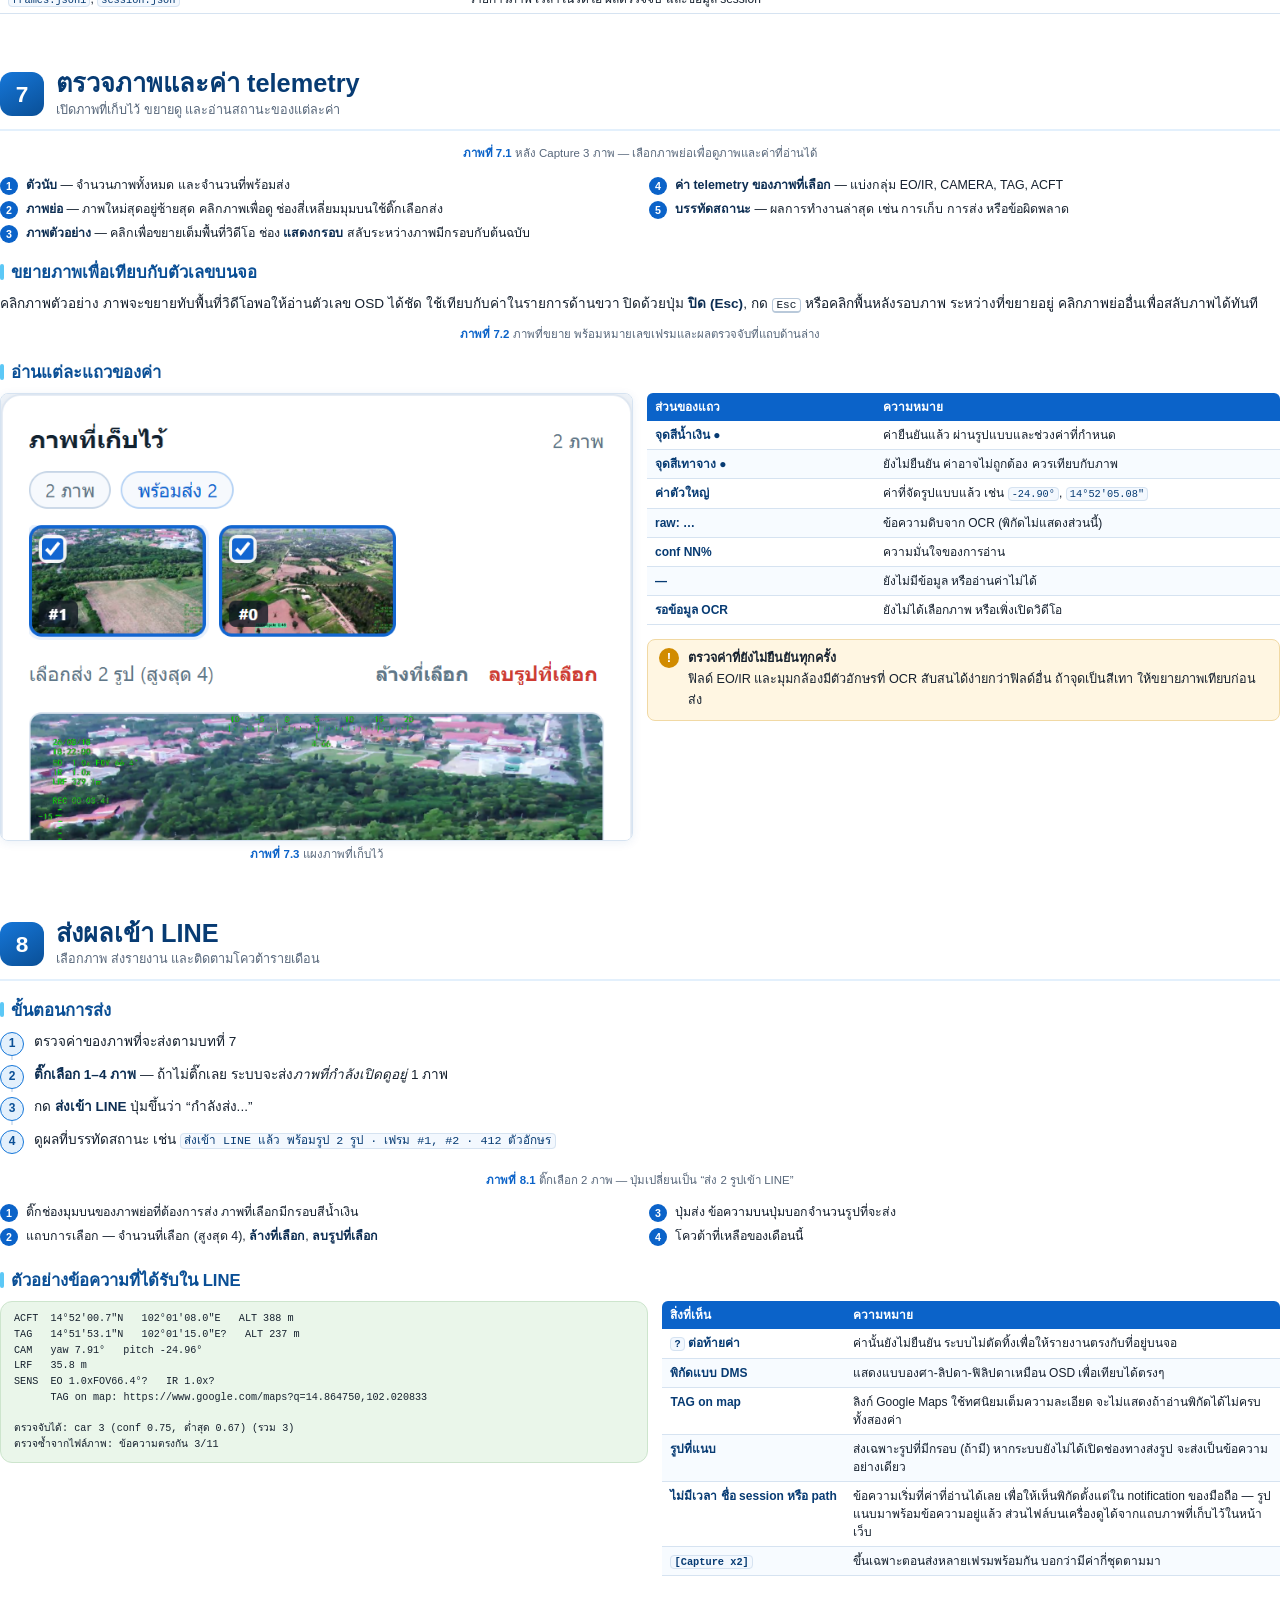
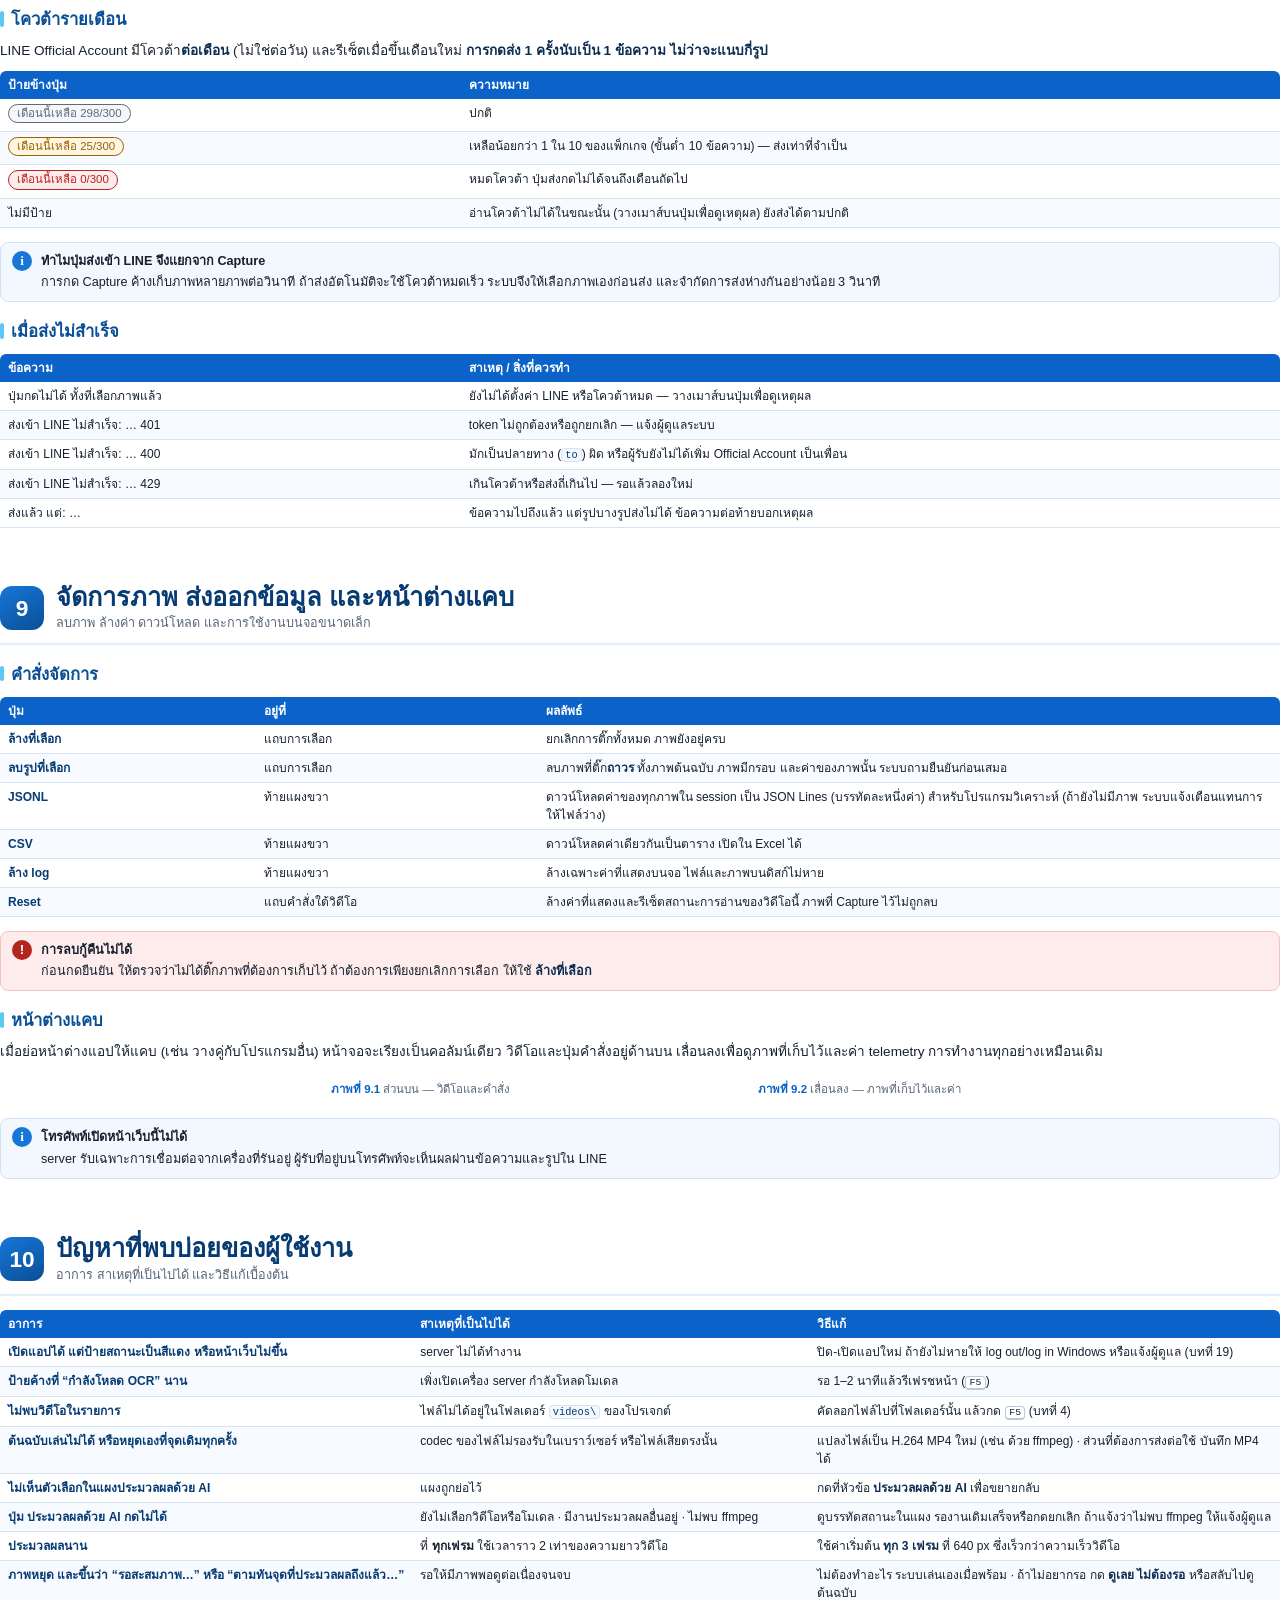
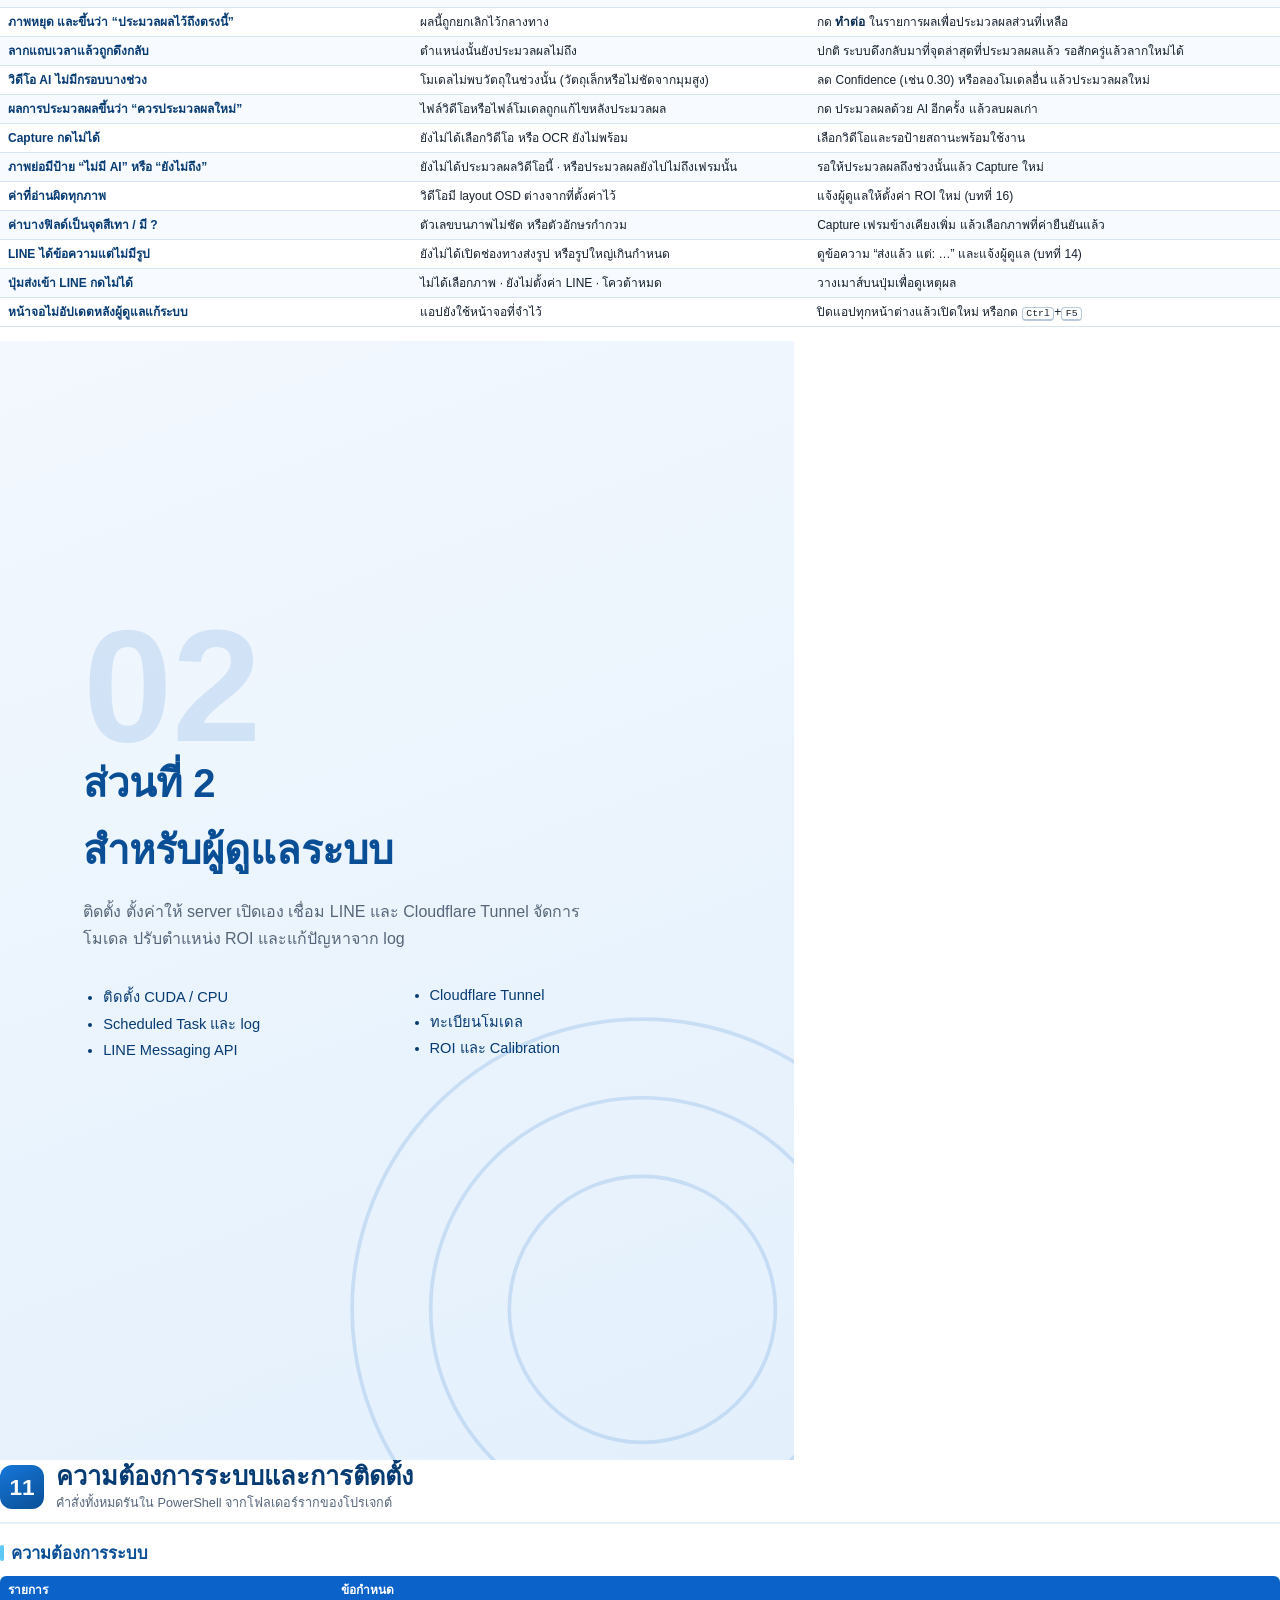
==== commit 3bc0b7df: "Pick training frames from our flights, let a capture be marked, and compare models - telemetry-ocr t" ====
--- a/docs/user-guide/guide.html
+++ b/docs/user-guide/guide.html
@@ -879,6 +879,16 @@
     ตัวอย่างวัดจริง: วิดีโอ 10.5 นาที ตั้ง motorcycle ≥ 0.50 และ car ≥ 0.70 ได้ 24 ภาพ (รถยนต์ 21 มอเตอร์ไซค์ 3)
     ถ้าเปิดส่งจะใช้โควต้า 24 ข้อความ เลือกเฉพาะประเภทที่ต้องการแจ้งเตือนจริง และดูผลจากโหมดไม่ส่งก่อน</div>
 
+  <h3>แจ้งภาพที่โมเดลผิด เพื่อใช้เทรนรอบถัดไป</h3>
+  <p>เมื่อเปิดภาพที่ Capture ไว้แล้วเห็นว่าโมเดลผิด ให้กดปุ่มใต้ภาพ ภาพเหล่านี้จะถูกเลือกไปแก้ label
+    และเทรนโมเดลรุ่นถัดไปก่อนภาพอื่น (ภาพย่อที่แจ้งแล้วมีมุมสีแดง กดซ้ำเพื่อยกเลิก)</p>
+  <table>
+    <tbody>
+      <tr><td class="k" style="width:30%">โมเดลตรวจผิด</td><td>มีกรอบที่ไม่ใช่ยานพาหนะ ประเภทผิด หรือกรอบคลาดจากวัตถุ</td></tr>
+      <tr><td class="k">โมเดลพลาดวัตถุ</td><td>มียานพาหนะในภาพที่ไม่มีกรอบ เช่น มอเตอร์ไซค์ที่จอดเรียงกัน</td></tr>
+    </tbody>
+  </table>
+
   <h3>จัดการโมเดล</h3>
   <p>กด <strong>จัดการโมเดล</strong> ข้างรายการโมเดล เพื่อเพิ่ม เอาออก หรือตั้งโมเดลค่าเริ่มต้น</p>
   <figure data-screen="06-model-dialog" data-marks="dialog_registered:1,dialog_candidates:2">
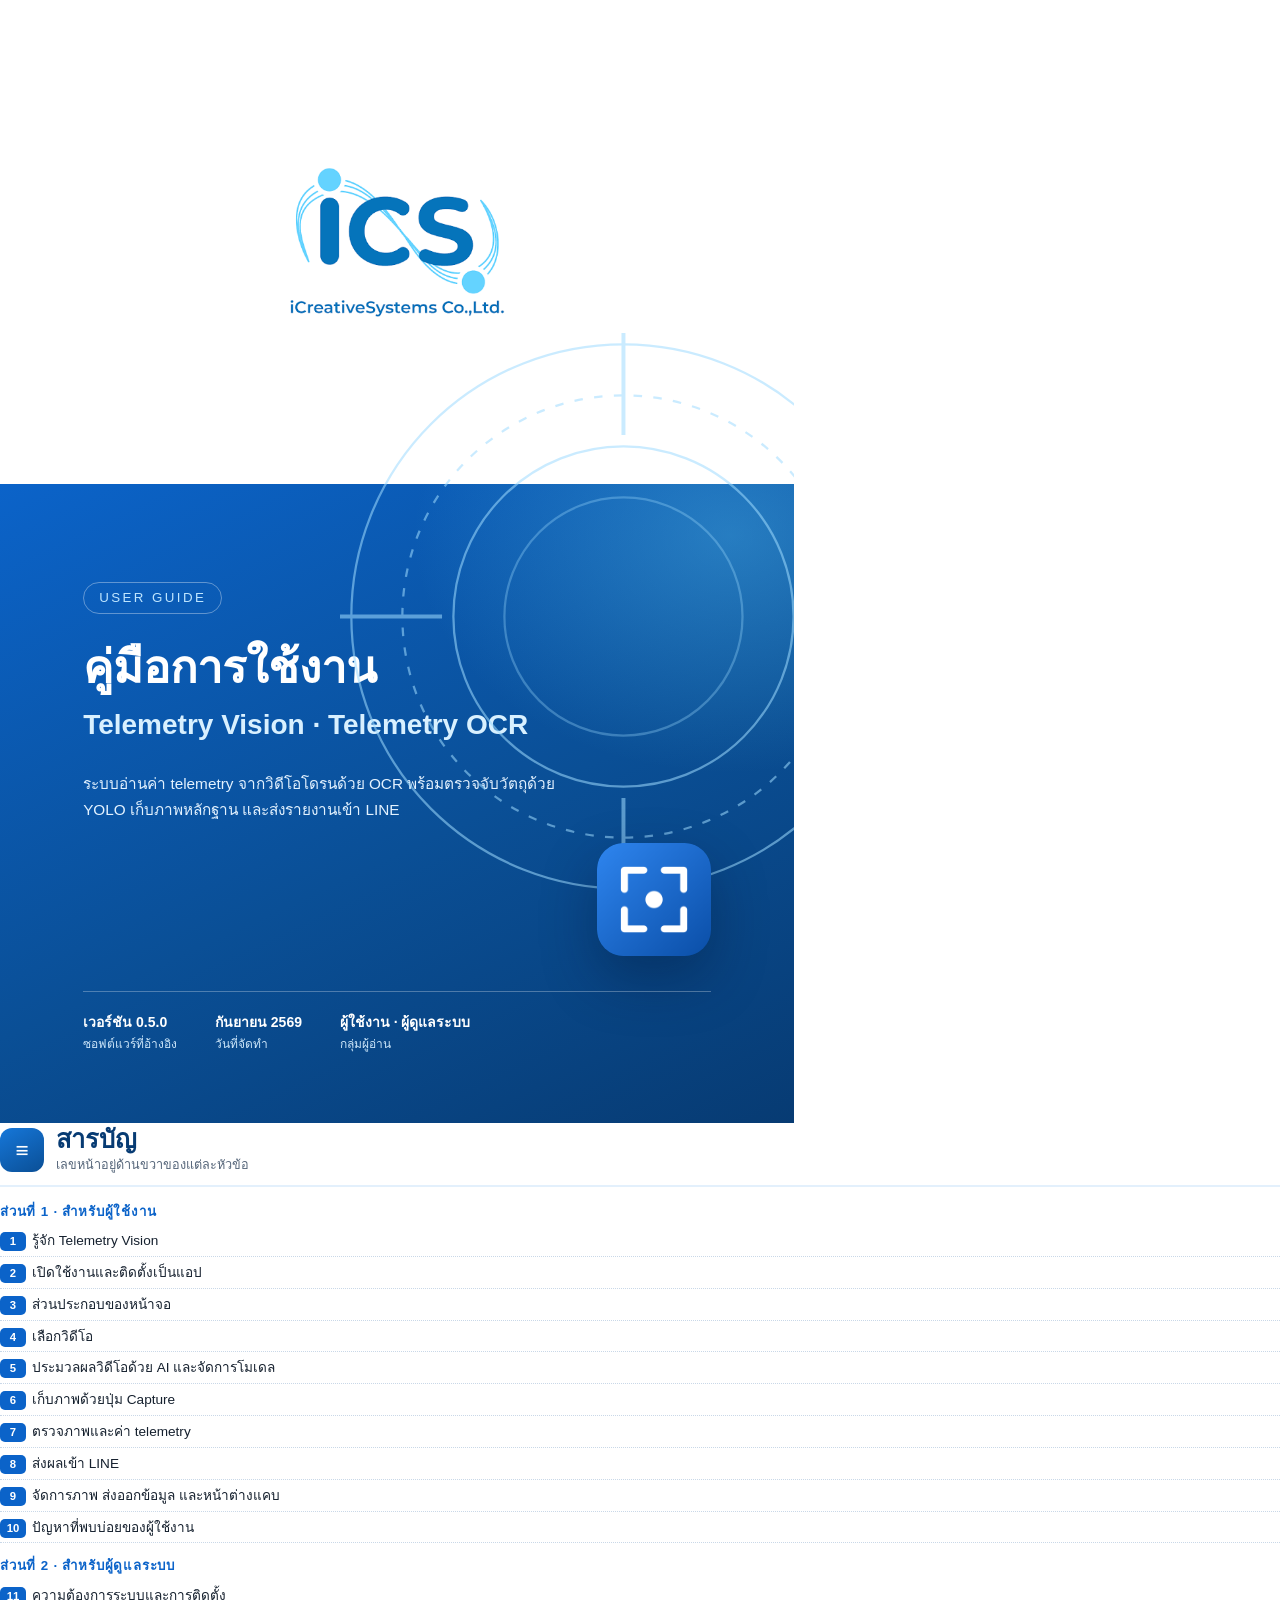
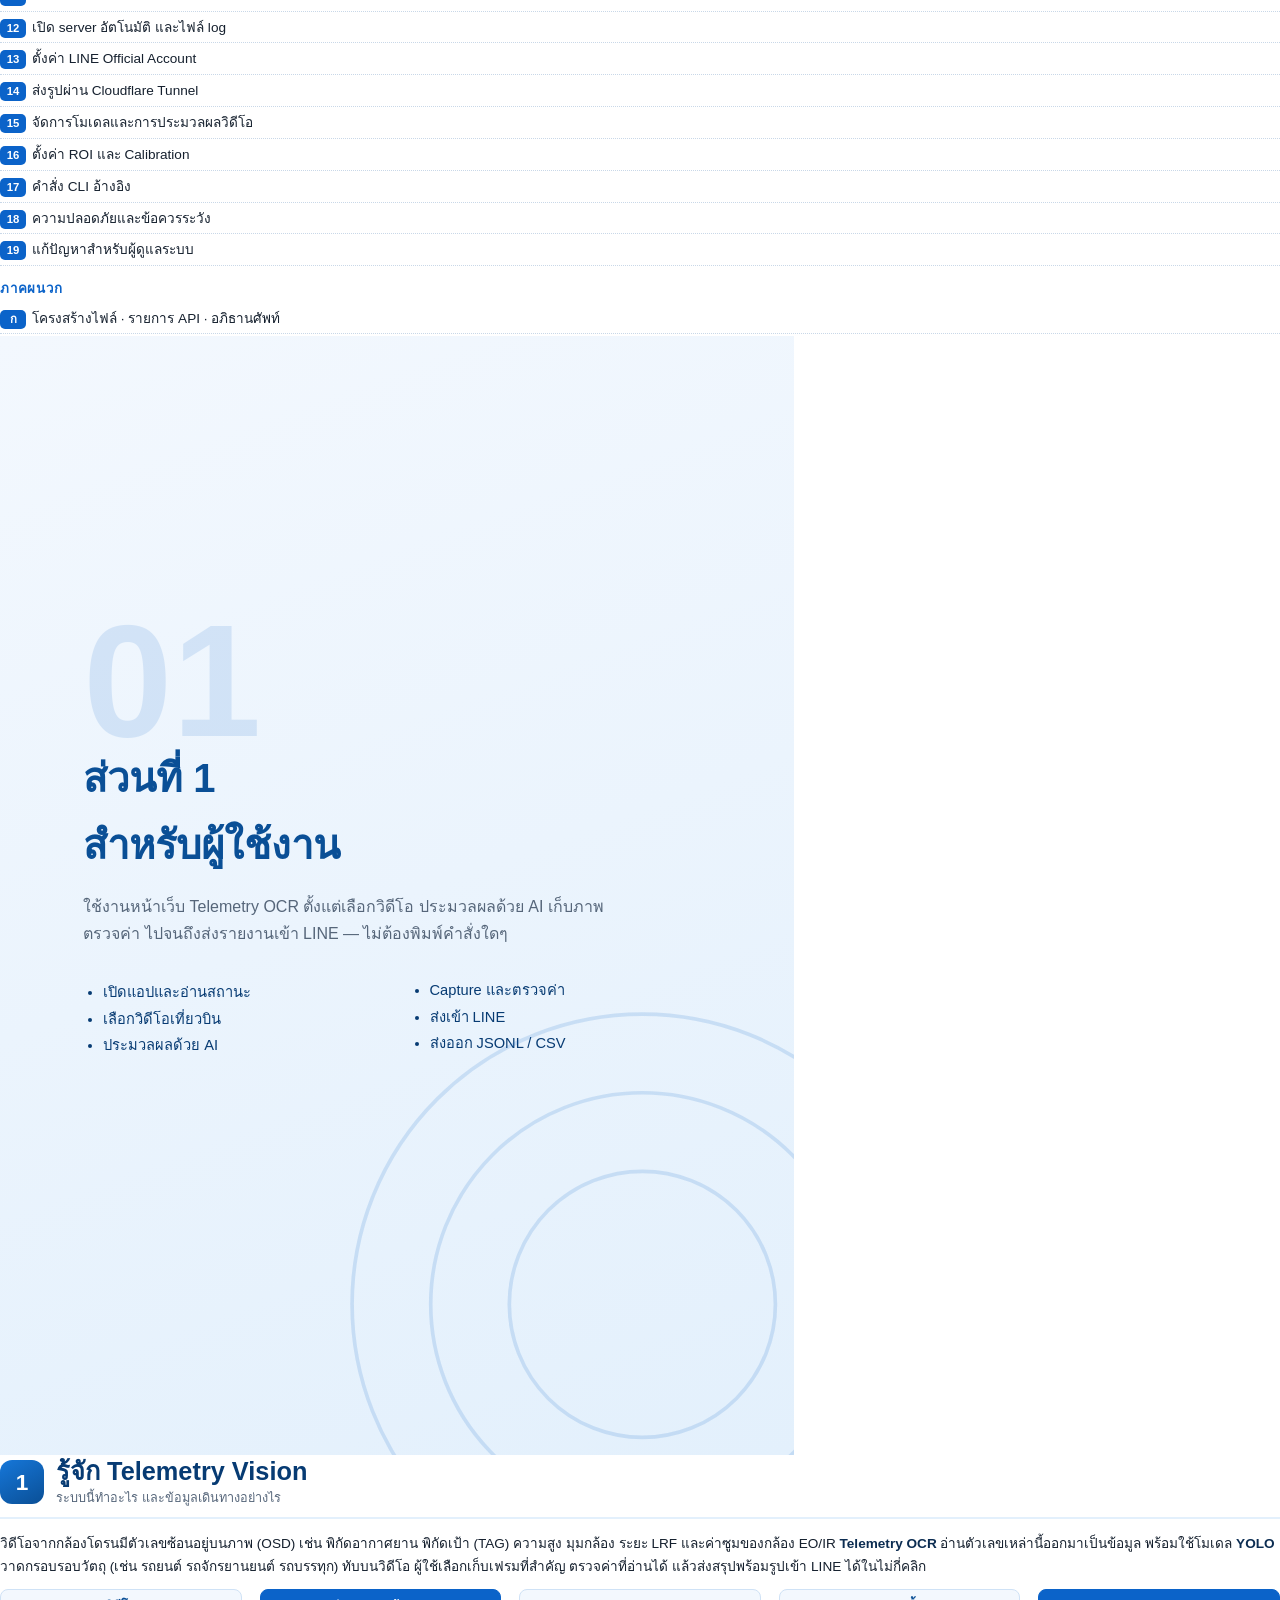
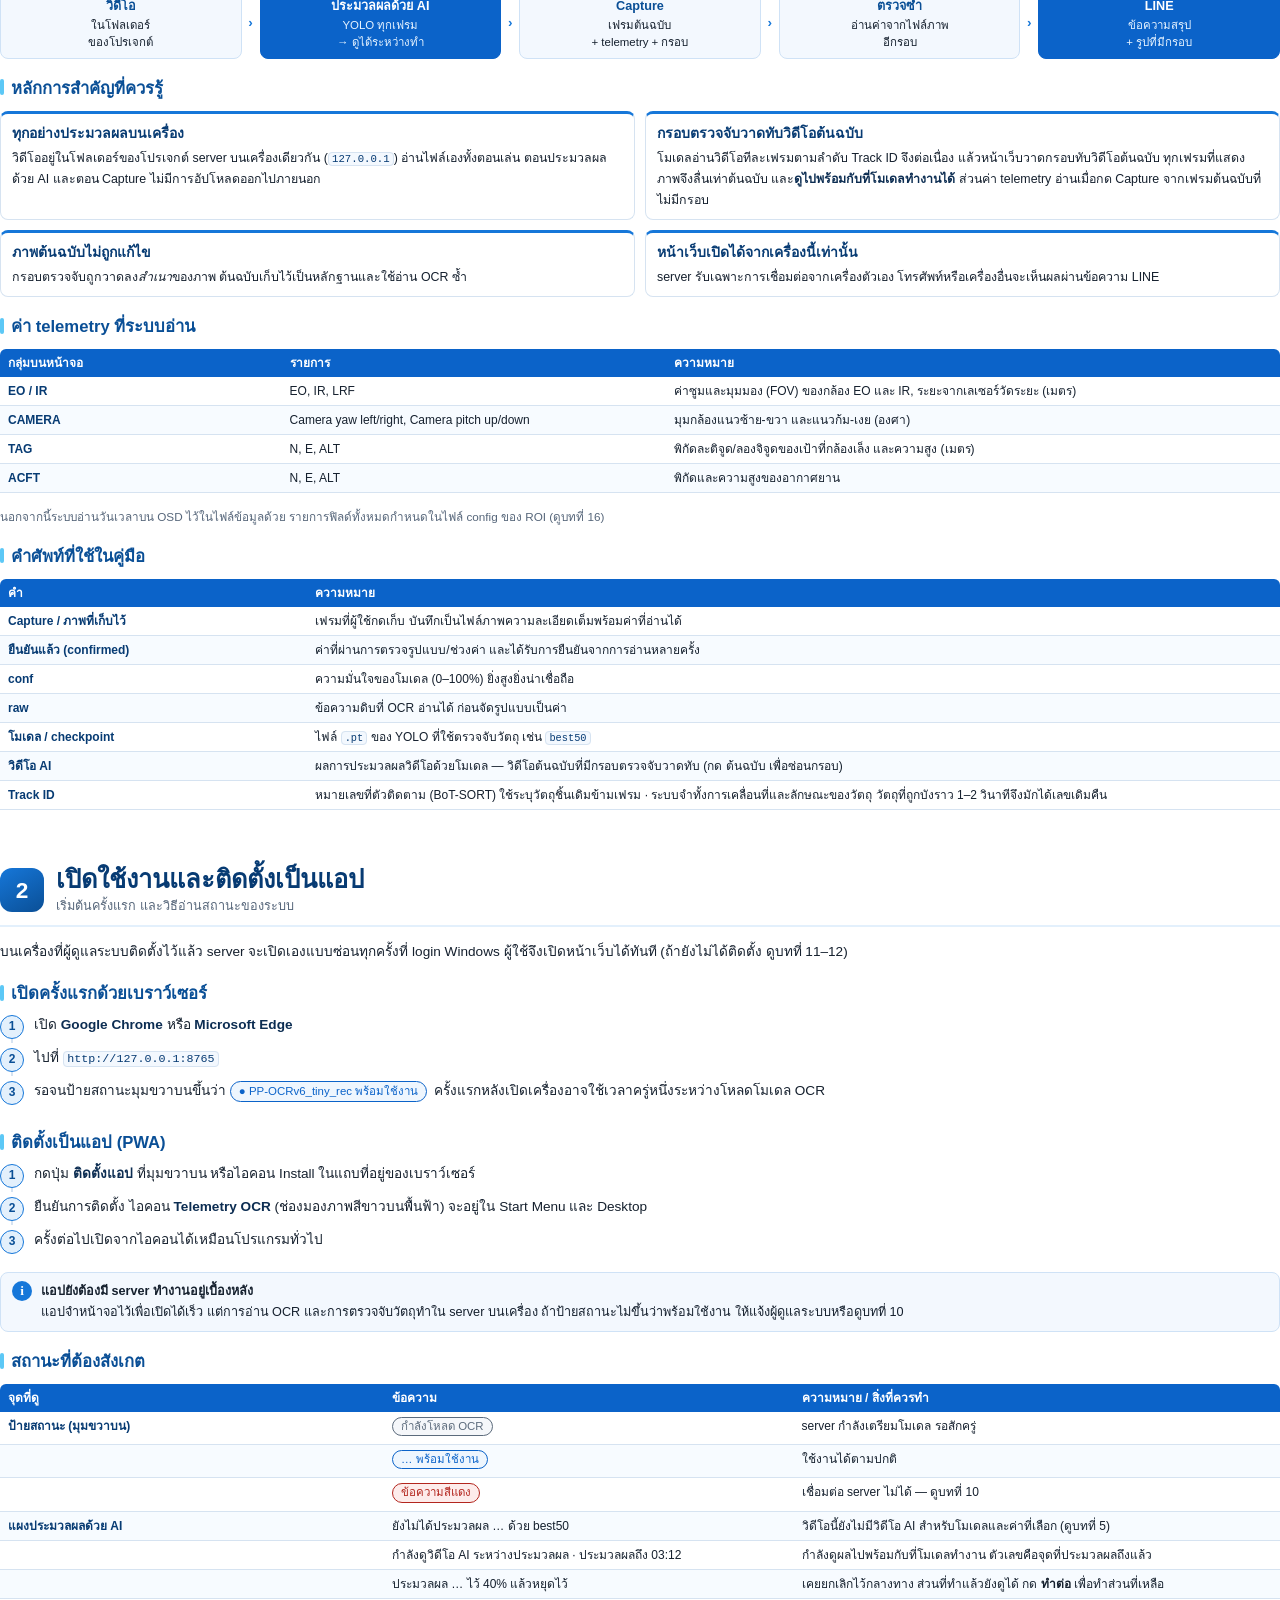
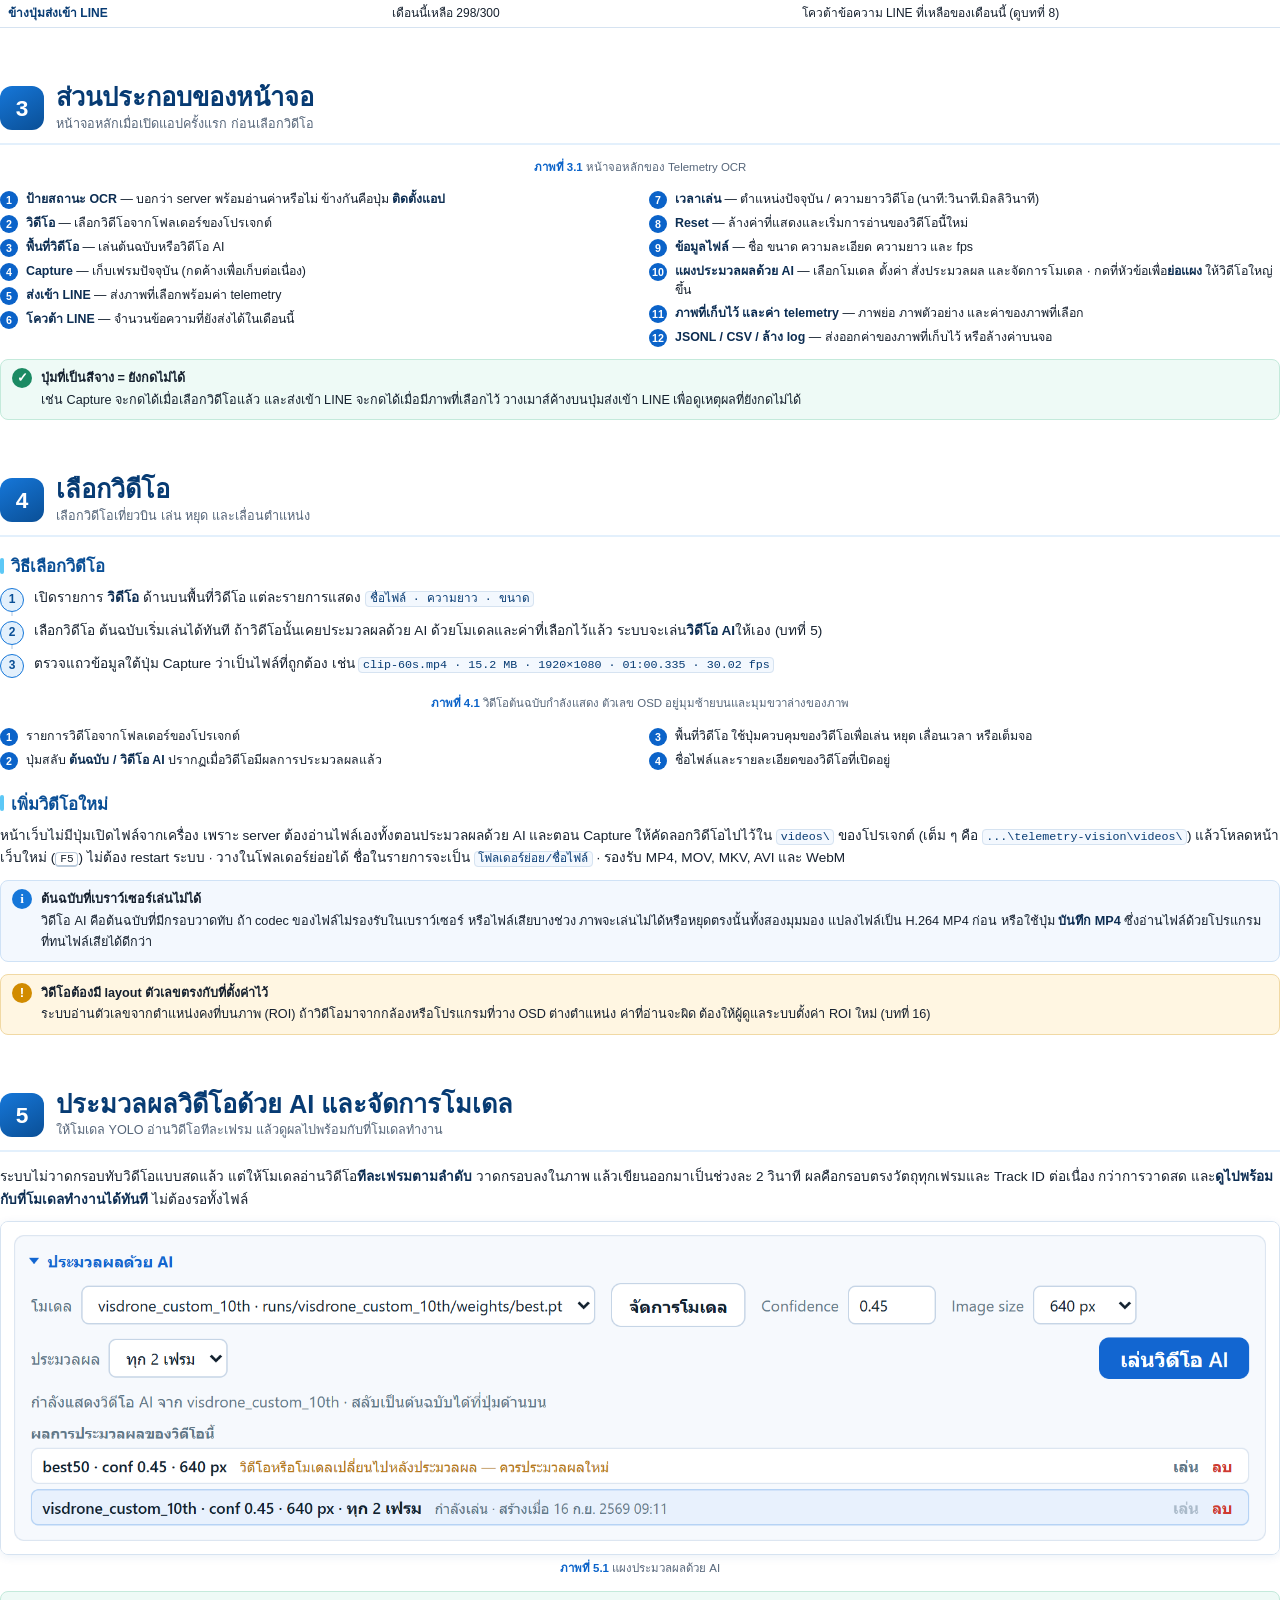
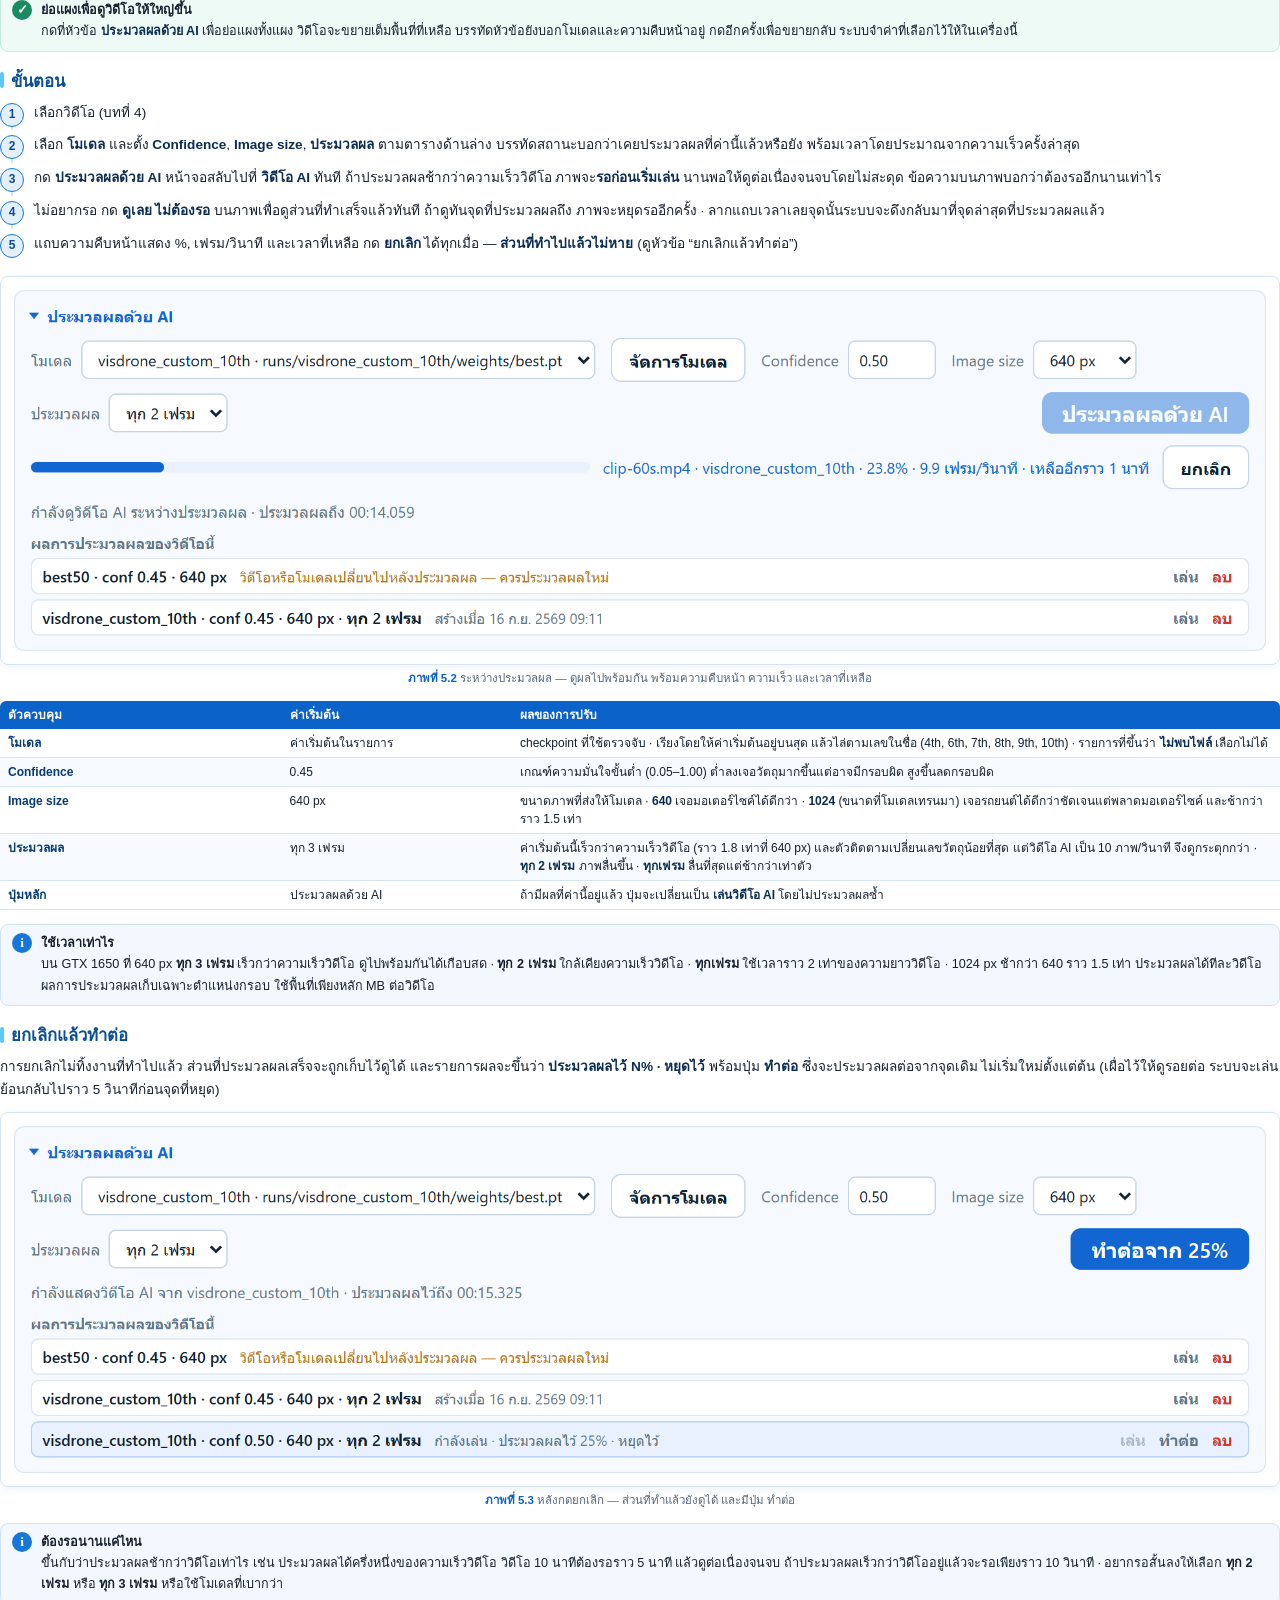
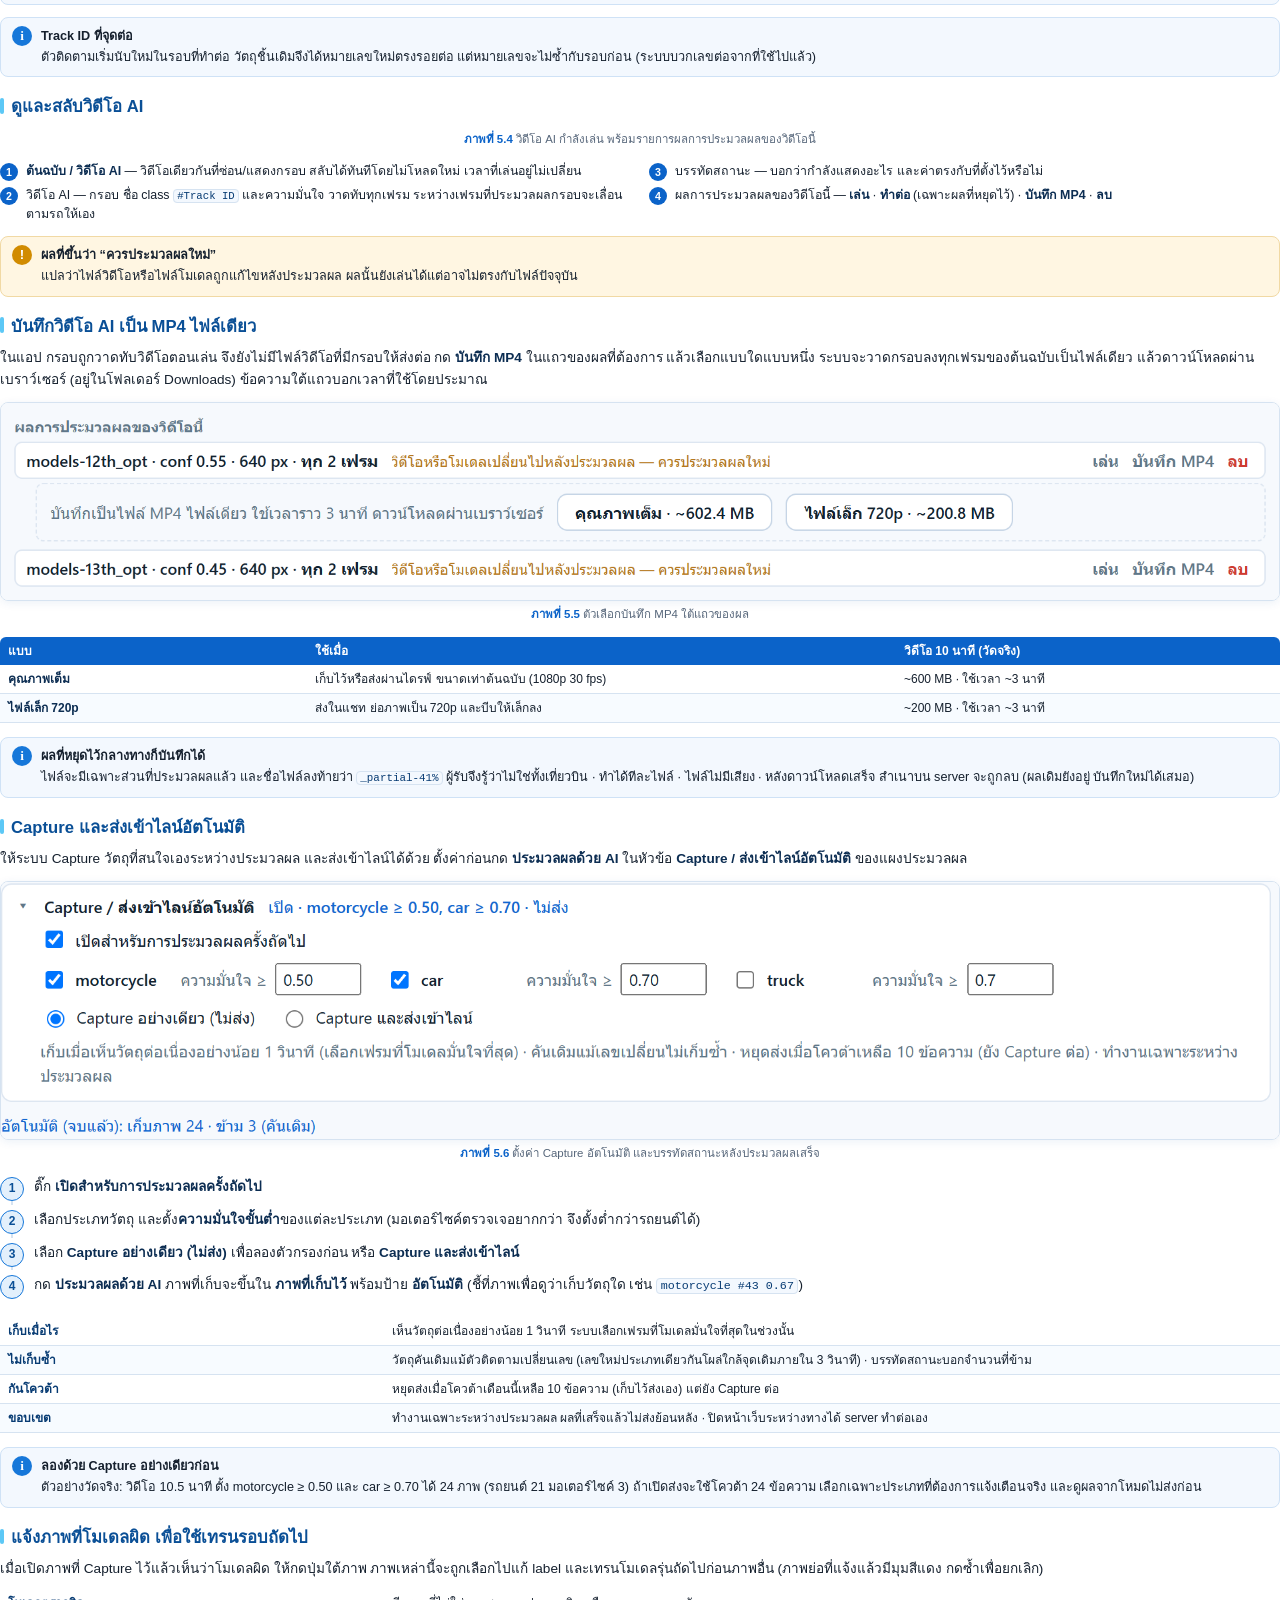
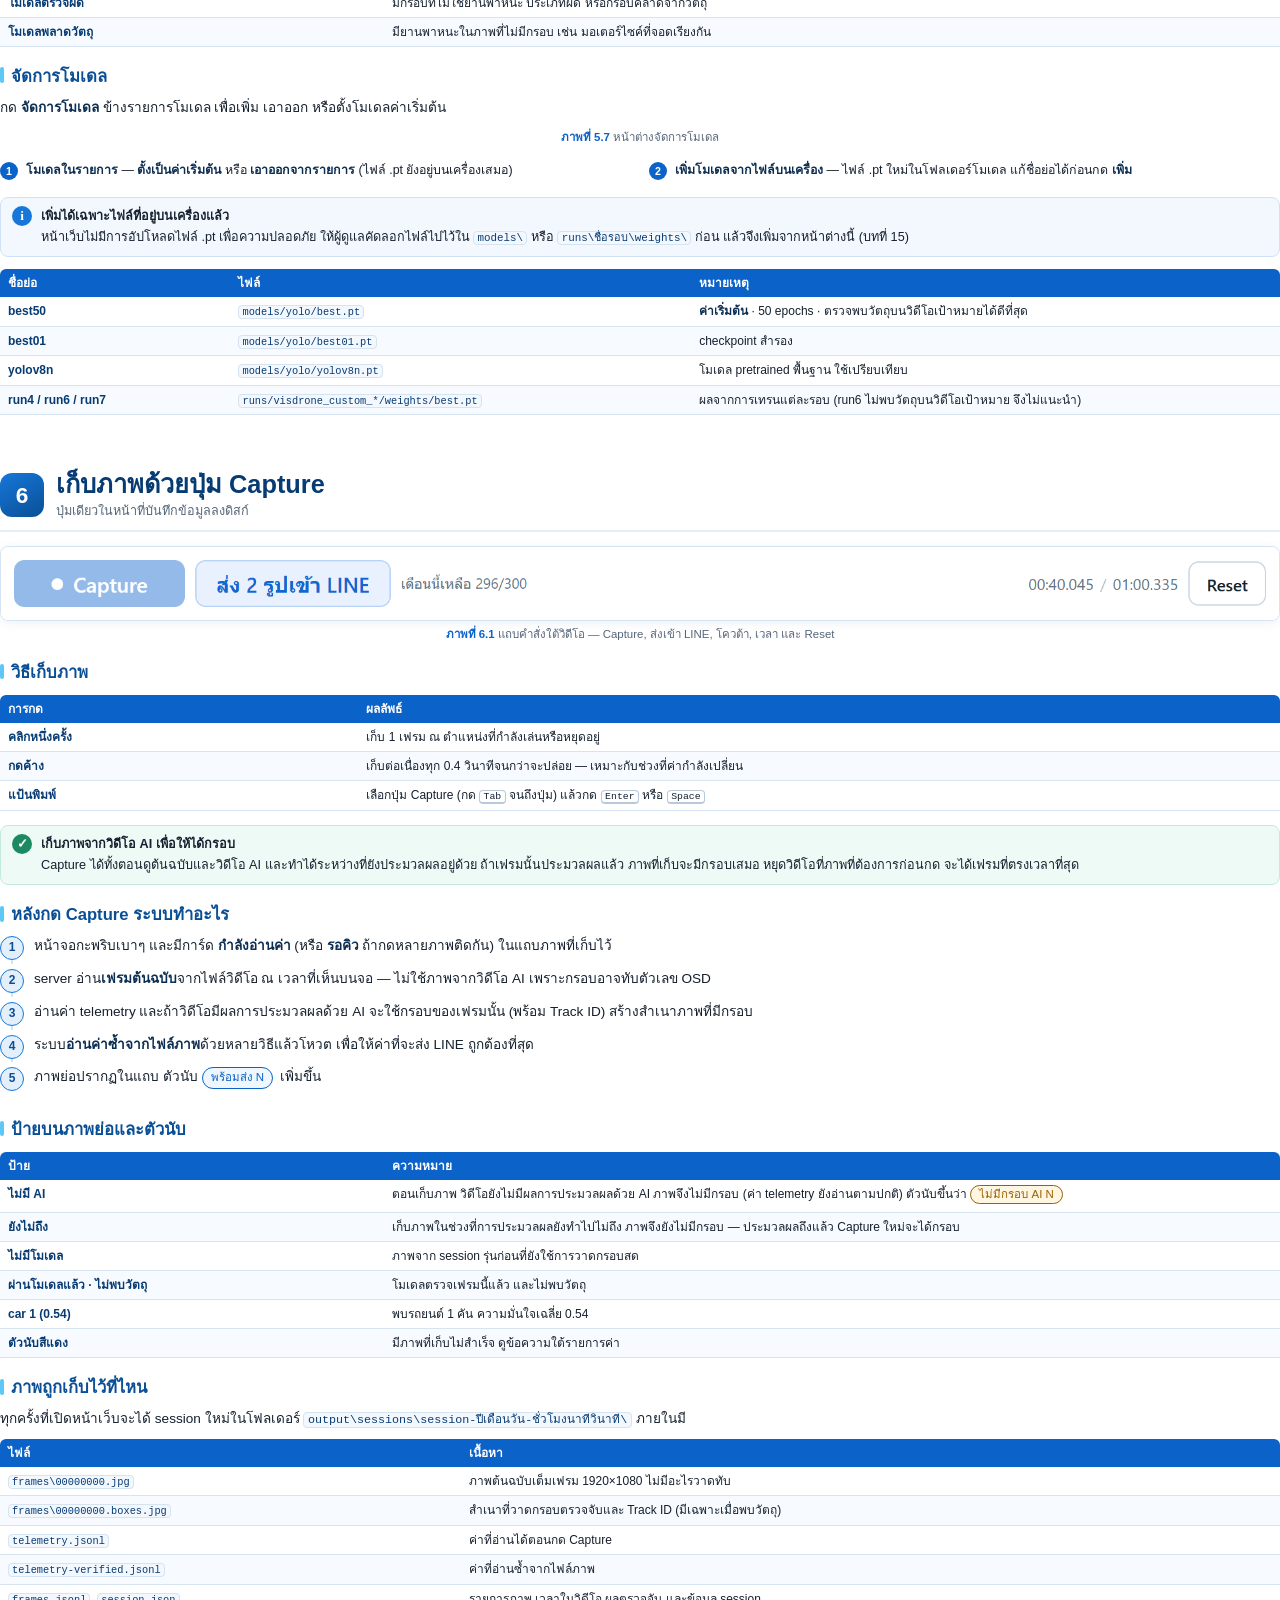
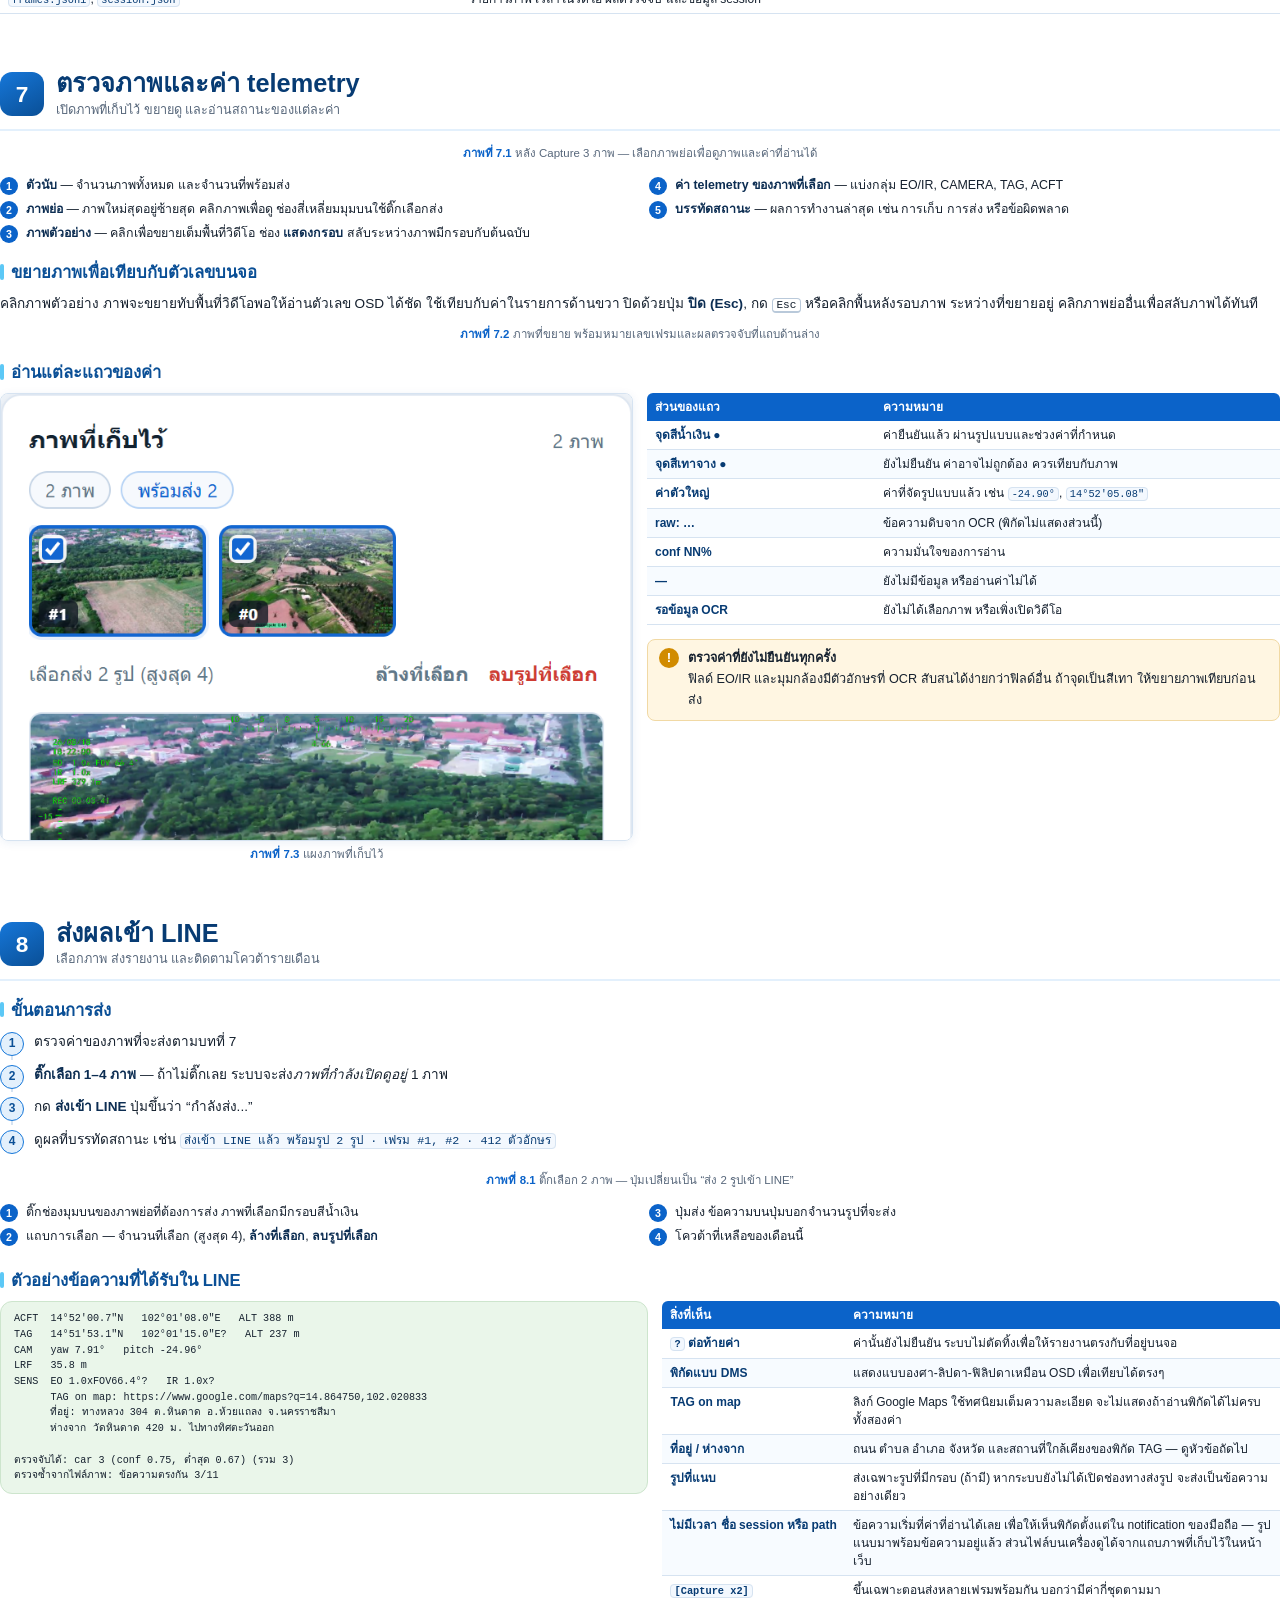
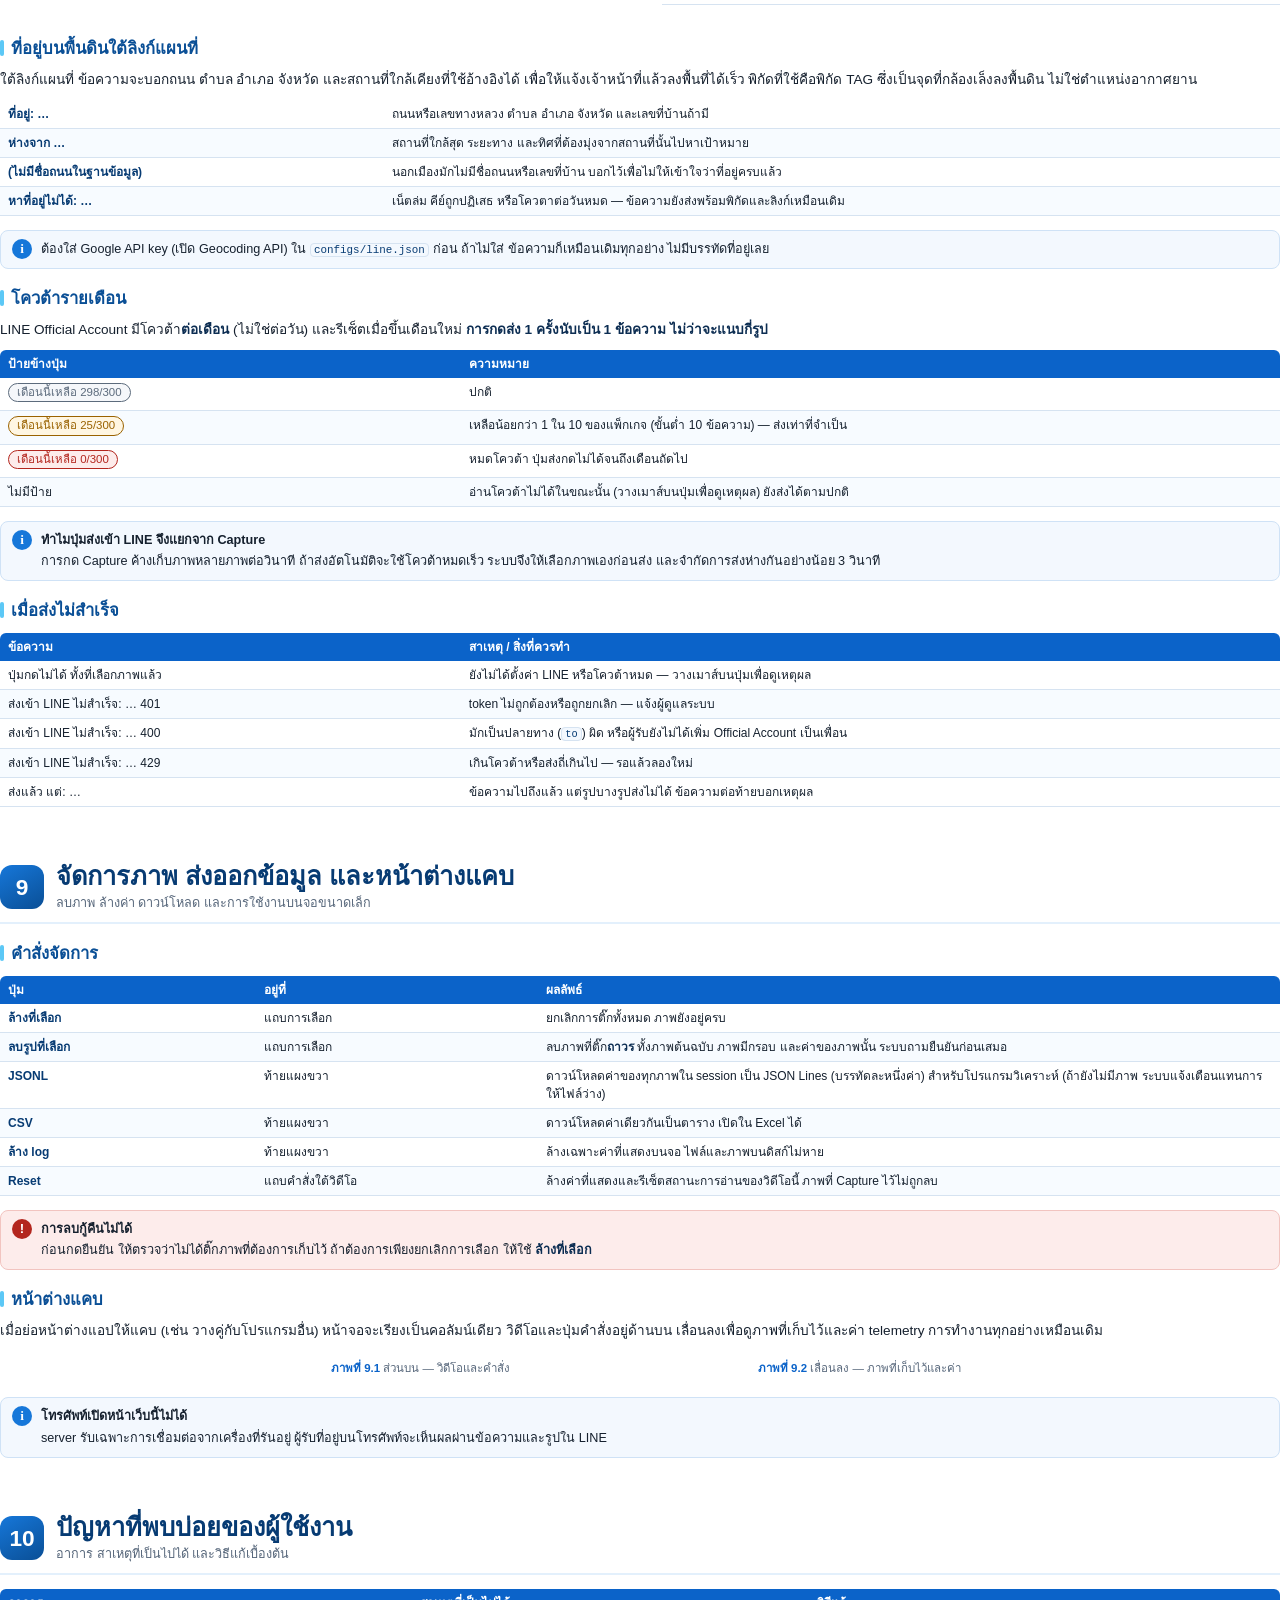
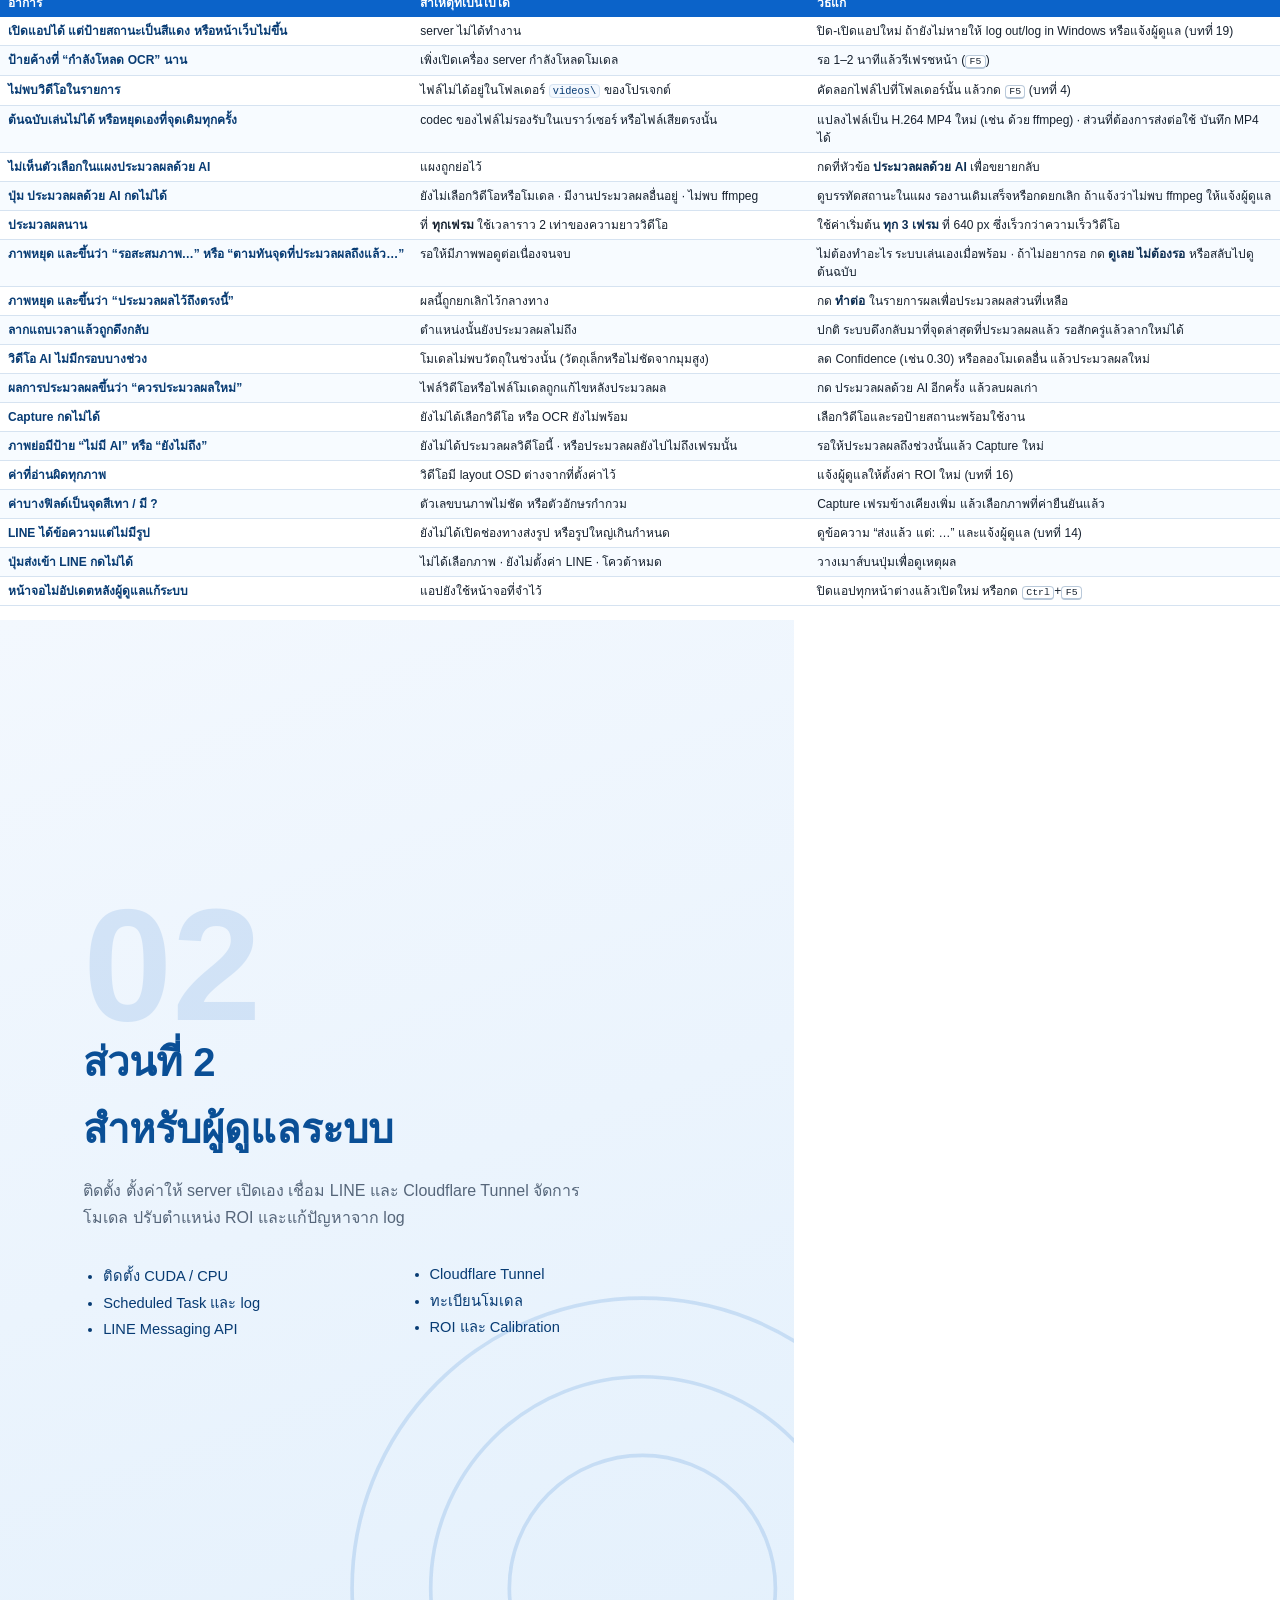
==== commit b7056b20: "Say where the target is on the ground, not only what its coordinate is A LINE message that carries 1" ====
--- a/docs/user-guide/guide.html
+++ b/docs/user-guide/guide.html
@@ -1062,6 +1062,8 @@
 LRF   35.8 m
 SENS  EO 1.0xFOV66.4°?   IR 1.0x?
       TAG on map: https://www.google.com/maps?q=14.864750,102.020833
+      ที่อยู่: ทางหลวง 304 ต.หินดาด อ.ห้วยแถลง จ.นครราชสีมา
+      ห่างจาก วัดหินดาด 420 ม. ไปทางทิศตะวันออก
 
 ตรวจจับได้: car 3 (conf 0.75, ต่ำสุด 0.67) (รวม 3)
 ตรวจซ้ำจากไฟล์ภาพ: ข้อความตรงกัน 3/11</div>
@@ -1071,12 +1073,28 @@
       <tr><td class="k"><code>?</code> ต่อท้ายค่า</td><td>ค่านั้นยังไม่ยืนยัน ระบบไม่ตัดทิ้งเพื่อให้รายงานตรงกับที่อยู่บนจอ</td></tr>
       <tr><td class="k">พิกัดแบบ DMS</td><td>แสดงแบบองศา-ลิปดา-ฟิลิปดาเหมือน OSD เพื่อเทียบได้ตรงๆ</td></tr>
       <tr><td class="k">TAG on map</td><td>ลิงก์ Google Maps ใช้ทศนิยมเต็มความละเอียด จะไม่แสดงถ้าอ่านพิกัดได้ไม่ครบทั้งสองค่า</td></tr>
+      <tr><td class="k">ที่อยู่ / ห่างจาก</td><td>ถนน ตำบล อำเภอ จังหวัด และสถานที่ใกล้เคียงของพิกัด TAG — ดูหัวข้อถัดไป</td></tr>
       <tr><td class="k">รูปที่แนบ</td><td>ส่งเฉพาะรูปที่มีกรอบ (ถ้ามี) หากระบบยังไม่ได้เปิดช่องทางส่งรูป จะส่งเป็นข้อความอย่างเดียว</td></tr>
       <tr><td class="k">ไม่มีเวลา ชื่อ session หรือ path</td><td>ข้อความเริ่มที่ค่าที่อ่านได้เลย เพื่อให้เห็นพิกัดตั้งแต่ใน notification ของมือถือ — รูปแนบมาพร้อมข้อความอยู่แล้ว ส่วนไฟล์บนเครื่องดูได้จากแถบภาพที่เก็บไว้ในหน้าเว็บ</td></tr>
       <tr><td class="k"><code>[Capture x2]</code></td><td>ขึ้นเฉพาะตอนส่งหลายเฟรมพร้อมกัน บอกว่ามีค่ากี่ชุดตามมา</td></tr>
     </tbody>
   </table>
   </div>
+
+  <h3>ที่อยู่บนพื้นดินใต้ลิงก์แผนที่</h3>
+  <p>ใต้ลิงก์แผนที่ ข้อความจะบอกถนน ตำบล อำเภอ จังหวัด และสถานที่ใกล้เคียงที่ใช้อ้างอิงได้
+    เพื่อให้แจ้งเจ้าหน้าที่แล้วลงพื้นที่ได้เร็ว พิกัดที่ใช้คือพิกัด TAG ซึ่งเป็นจุดที่กล้องเล็งลงพื้นดิน
+    ไม่ใช่ตำแหน่งอากาศยาน</p>
+  <table>
+    <tbody>
+      <tr><td class="k" style="width:30%">ที่อยู่: …</td><td>ถนนหรือเลขทางหลวง ตำบล อำเภอ จังหวัด และเลขที่บ้านถ้ามี</td></tr>
+      <tr><td class="k">ห่างจาก …</td><td>สถานที่ใกล้สุด ระยะทาง และทิศที่ต้องมุ่งจากสถานที่นั้นไปหาเป้าหมาย</td></tr>
+      <tr><td class="k">(ไม่มีชื่อถนนในฐานข้อมูล)</td><td>นอกเมืองมักไม่มีชื่อถนนหรือเลขที่บ้าน บอกไว้เพื่อไม่ให้เข้าใจว่าที่อยู่ครบแล้ว</td></tr>
+      <tr><td class="k">หาที่อยู่ไม่ได้: …</td><td>เน็ตล่ม คีย์ถูกปฏิเสธ หรือโควตาต่อวันหมด — ข้อความยังส่งพร้อมพิกัดและลิงก์เหมือนเดิม</td></tr>
+    </tbody>
+  </table>
+  <p class="note">ต้องใส่ Google API key (เปิด Geocoding API) ใน <code>configs/line.json</code> ก่อน
+    ถ้าไม่ใส่ ข้อความก็เหมือนเดิมทุกอย่าง ไม่มีบรรทัดที่อยู่เลย</p>
 
   <h3>โควต้ารายเดือน</h3>
   <p>LINE Official Account มีโควต้า<strong>ต่อเดือน</strong> (ไม่ใช่ต่อวัน) และรีเซ็ตเมื่อขึ้นเดือนใหม่
@@ -1349,7 +1367,8 @@
   <pre><code>{
   "channel_access_token": "&lt;channel access token&gt;",
   "to": "U…",
-  "public_base_url": ""
+  "public_base_url": "",
+  "google_maps_api_key": ""
 }</code></pre>
   <h4>วิธีที่ 2: environment variable (ต้อง restart scheduled task)</h4>
   <pre><code>$env:TELEMETRY_OCR_LINE_TOKEN = "&lt;channel access token&gt;"
@@ -1361,6 +1380,7 @@
       <tr><td><code>channel_access_token</code></td><td>bearer token ของ channel — ใครถือก็ส่งข้อความในนาม OA ได้จนกว่าจะ revoke</td></tr>
       <tr><td><code>to</code></td><td>user id (<code>U…</code>) ไม่ใช่ชื่อที่แสดงหรือ @handle ถ้าส่งเข้ากลุ่มต้องใช้ group id (<code>C…</code>) ซึ่งได้จาก webhook เท่านั้น</td></tr>
       <tr><td><code>public_base_url</code></td><td>ว่าง = ส่งข้อความอย่างเดียว · ใส่ hostname ของ named tunnel เพื่อแนบรูป (บทที่ 14)</td></tr>
+      <tr><td><code>google_maps_api_key</code></td><td>ไม่ใส่ = ข้อความไม่มีบรรทัดที่อยู่ · ใส่คีย์ที่เปิด Geocoding API เพื่อให้ข้อความบอกถนน ตำบล และสถานที่ใกล้เคียง (บทที่ 8) · คุมค่าใช้จ่ายด้วย <code>geocode_daily_limit</code> (ค่าเริ่มต้น 500 ครั้ง/วัน)</td></tr>
       <tr><td>ลำดับความสำคัญ</td><td>environment variable มาก่อนไฟล์เสมอ · ไฟล์ถูกอ่านใหม่ทุกครั้งที่กดส่ง</td></tr>
     </tbody>
   </table>
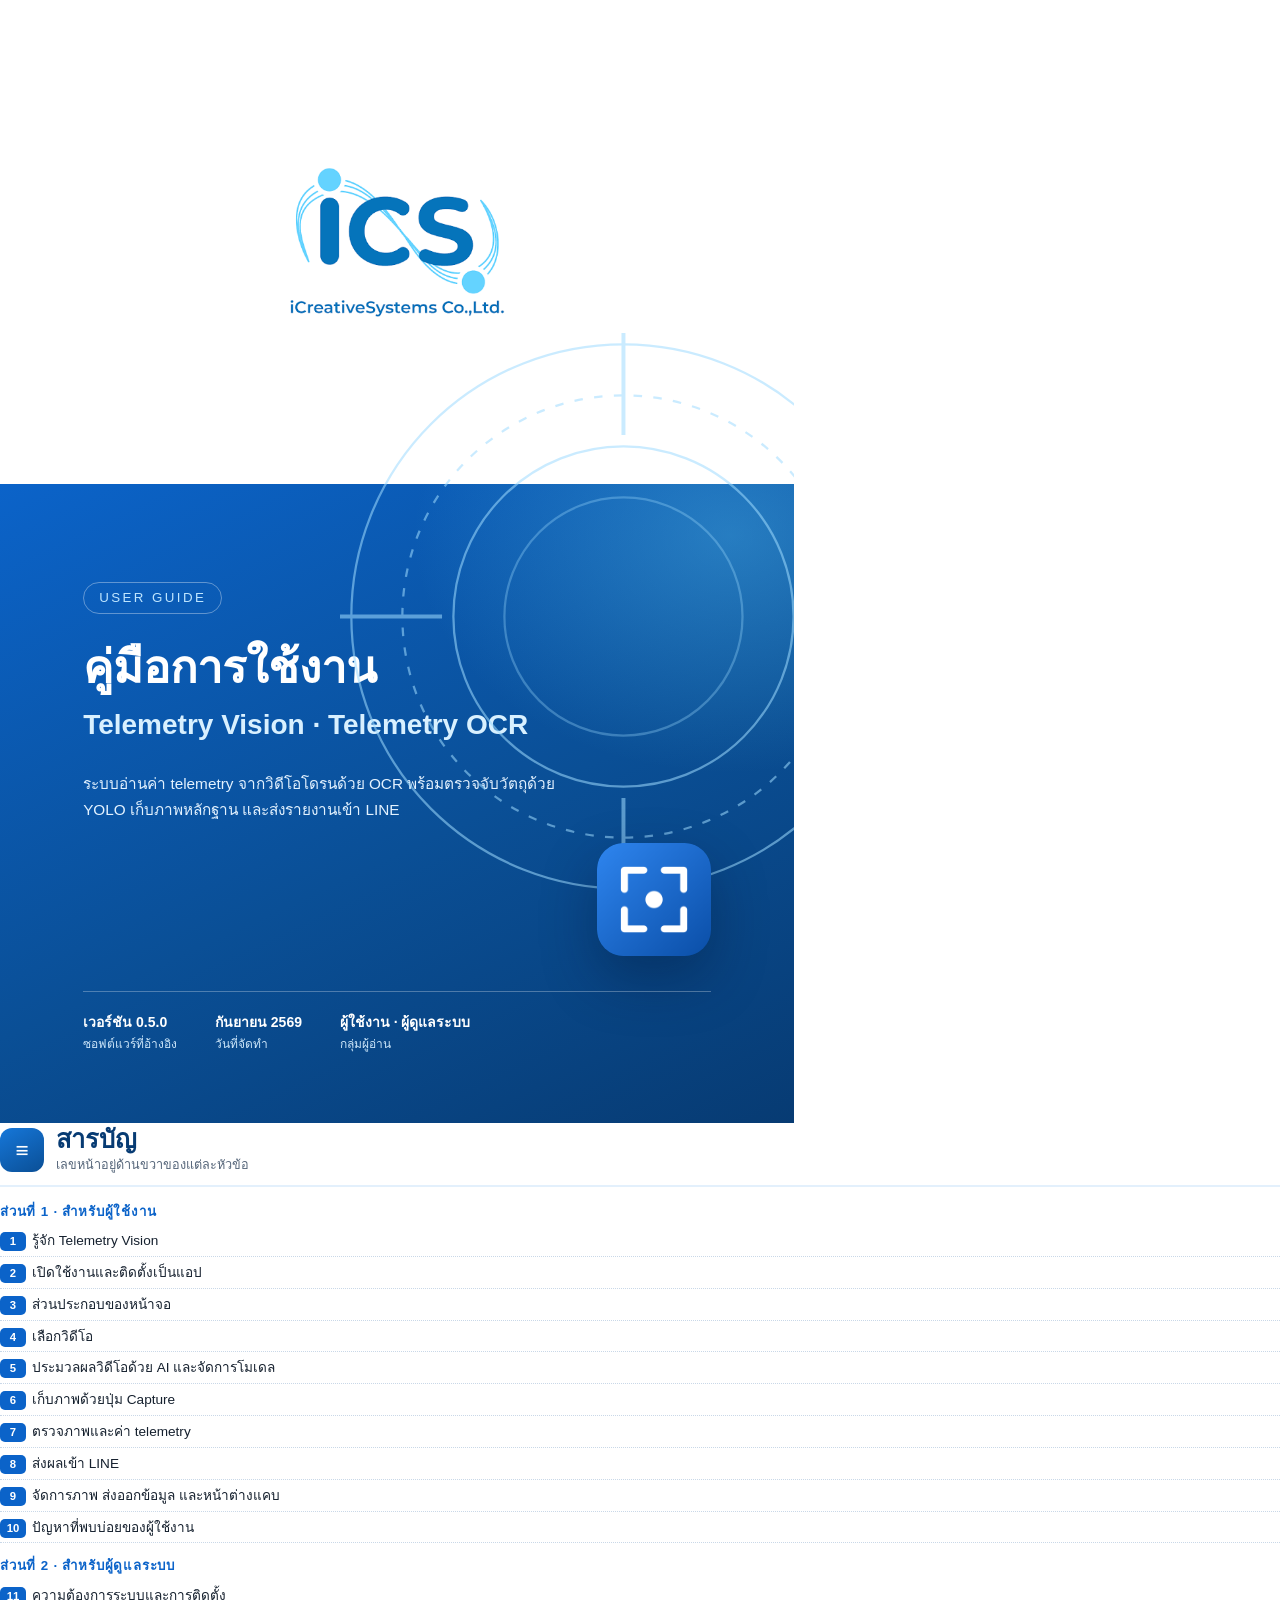
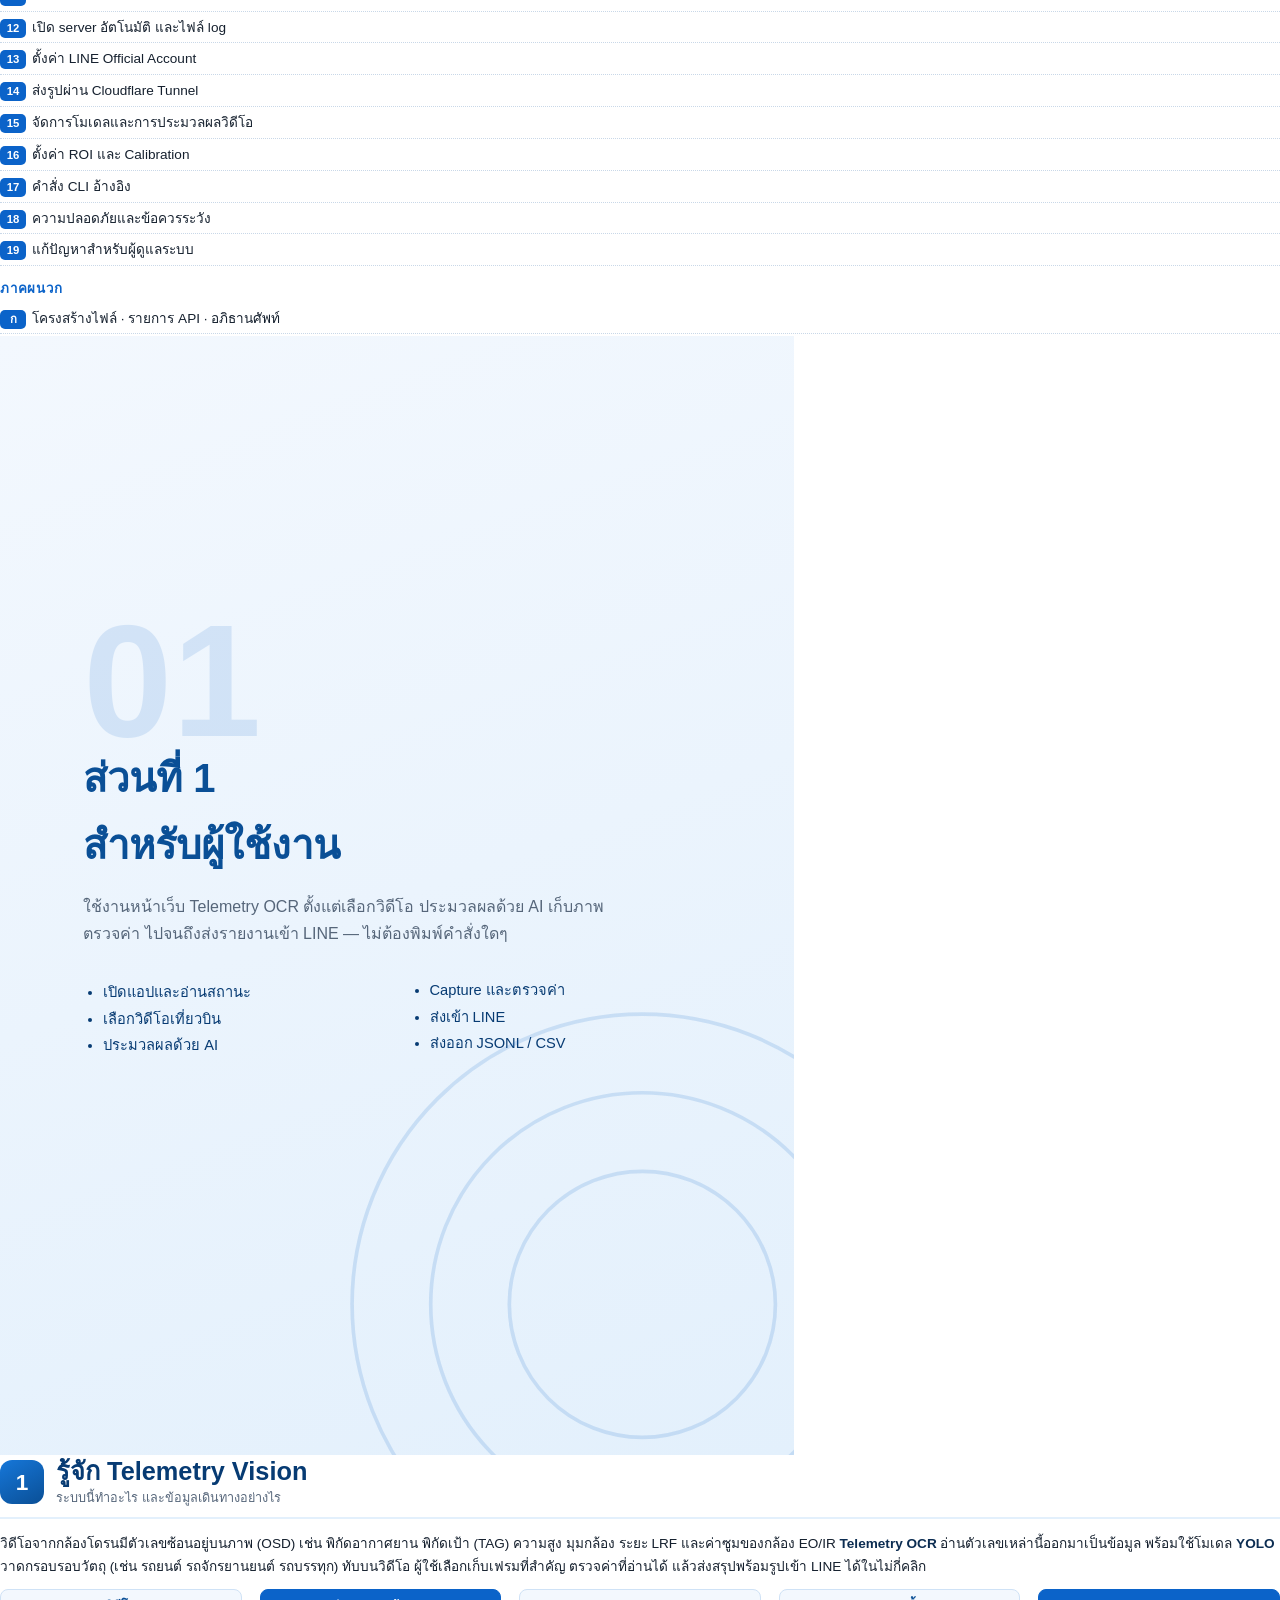
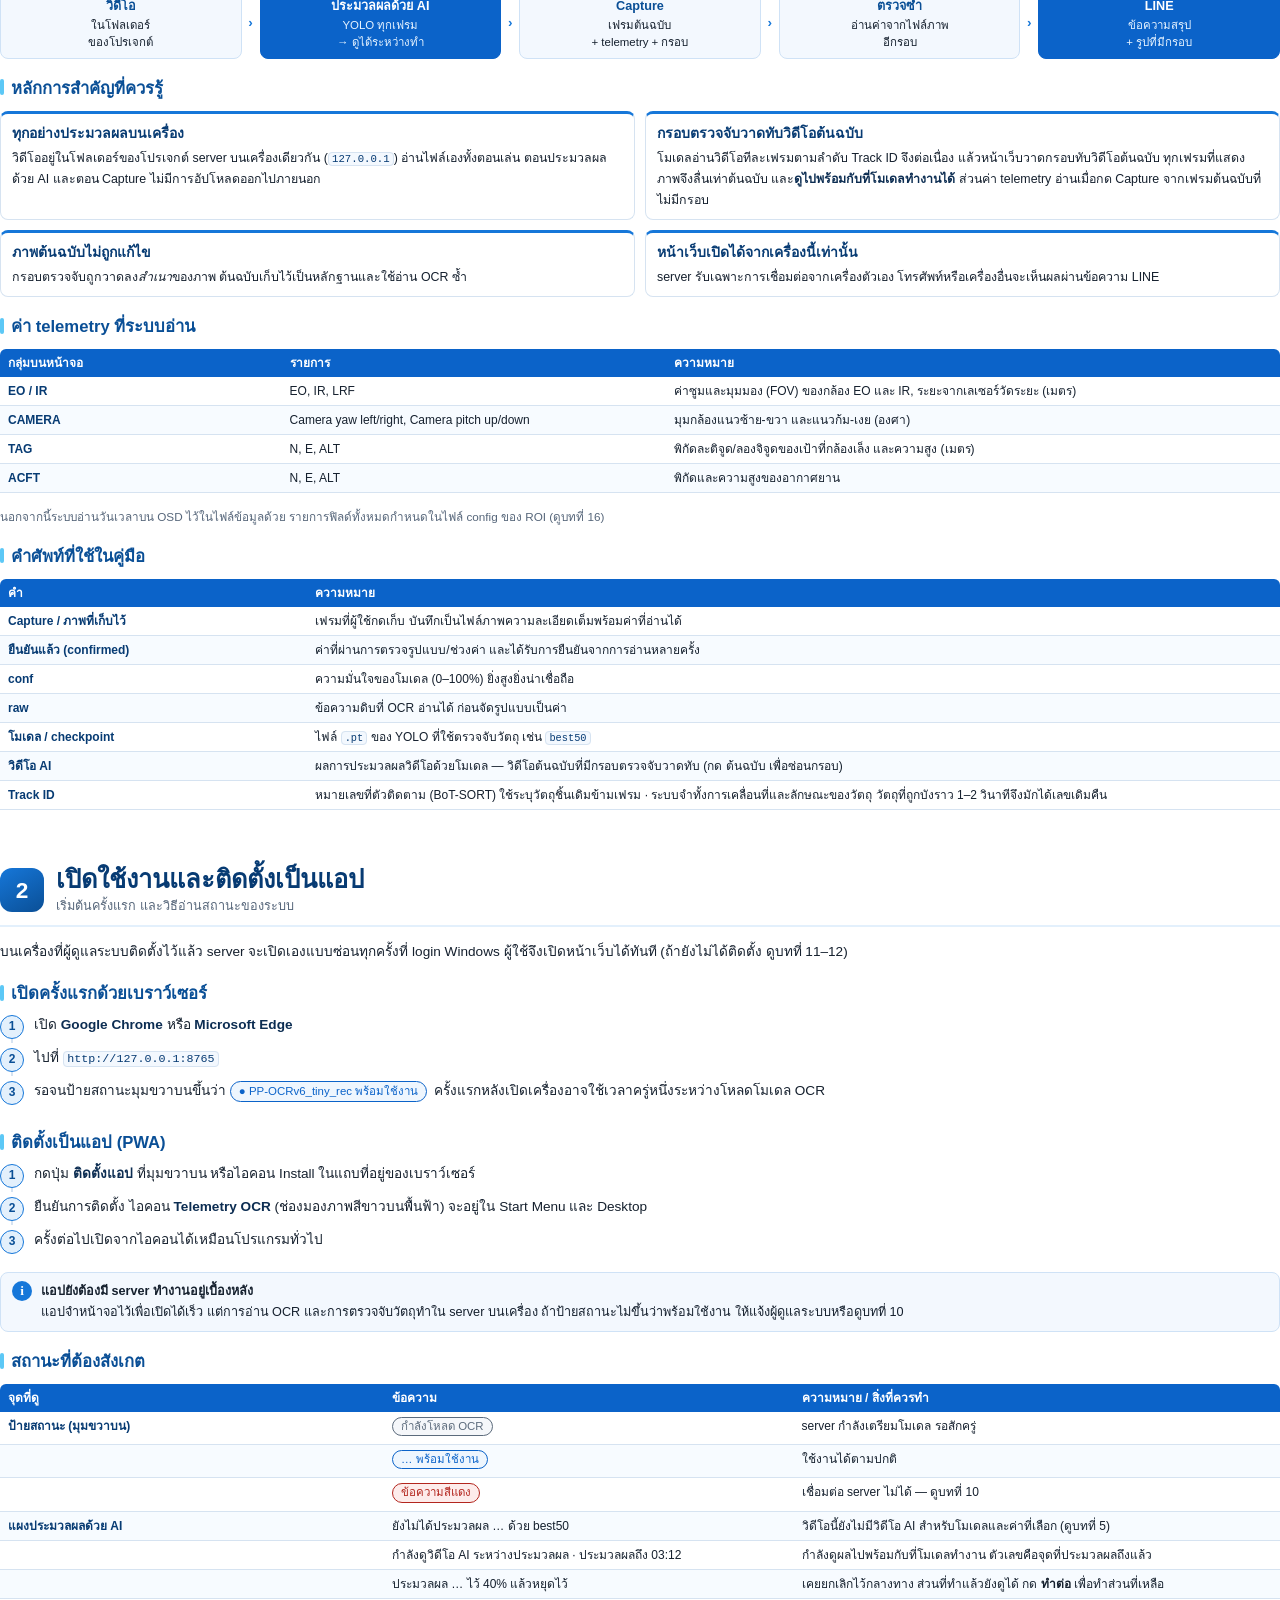
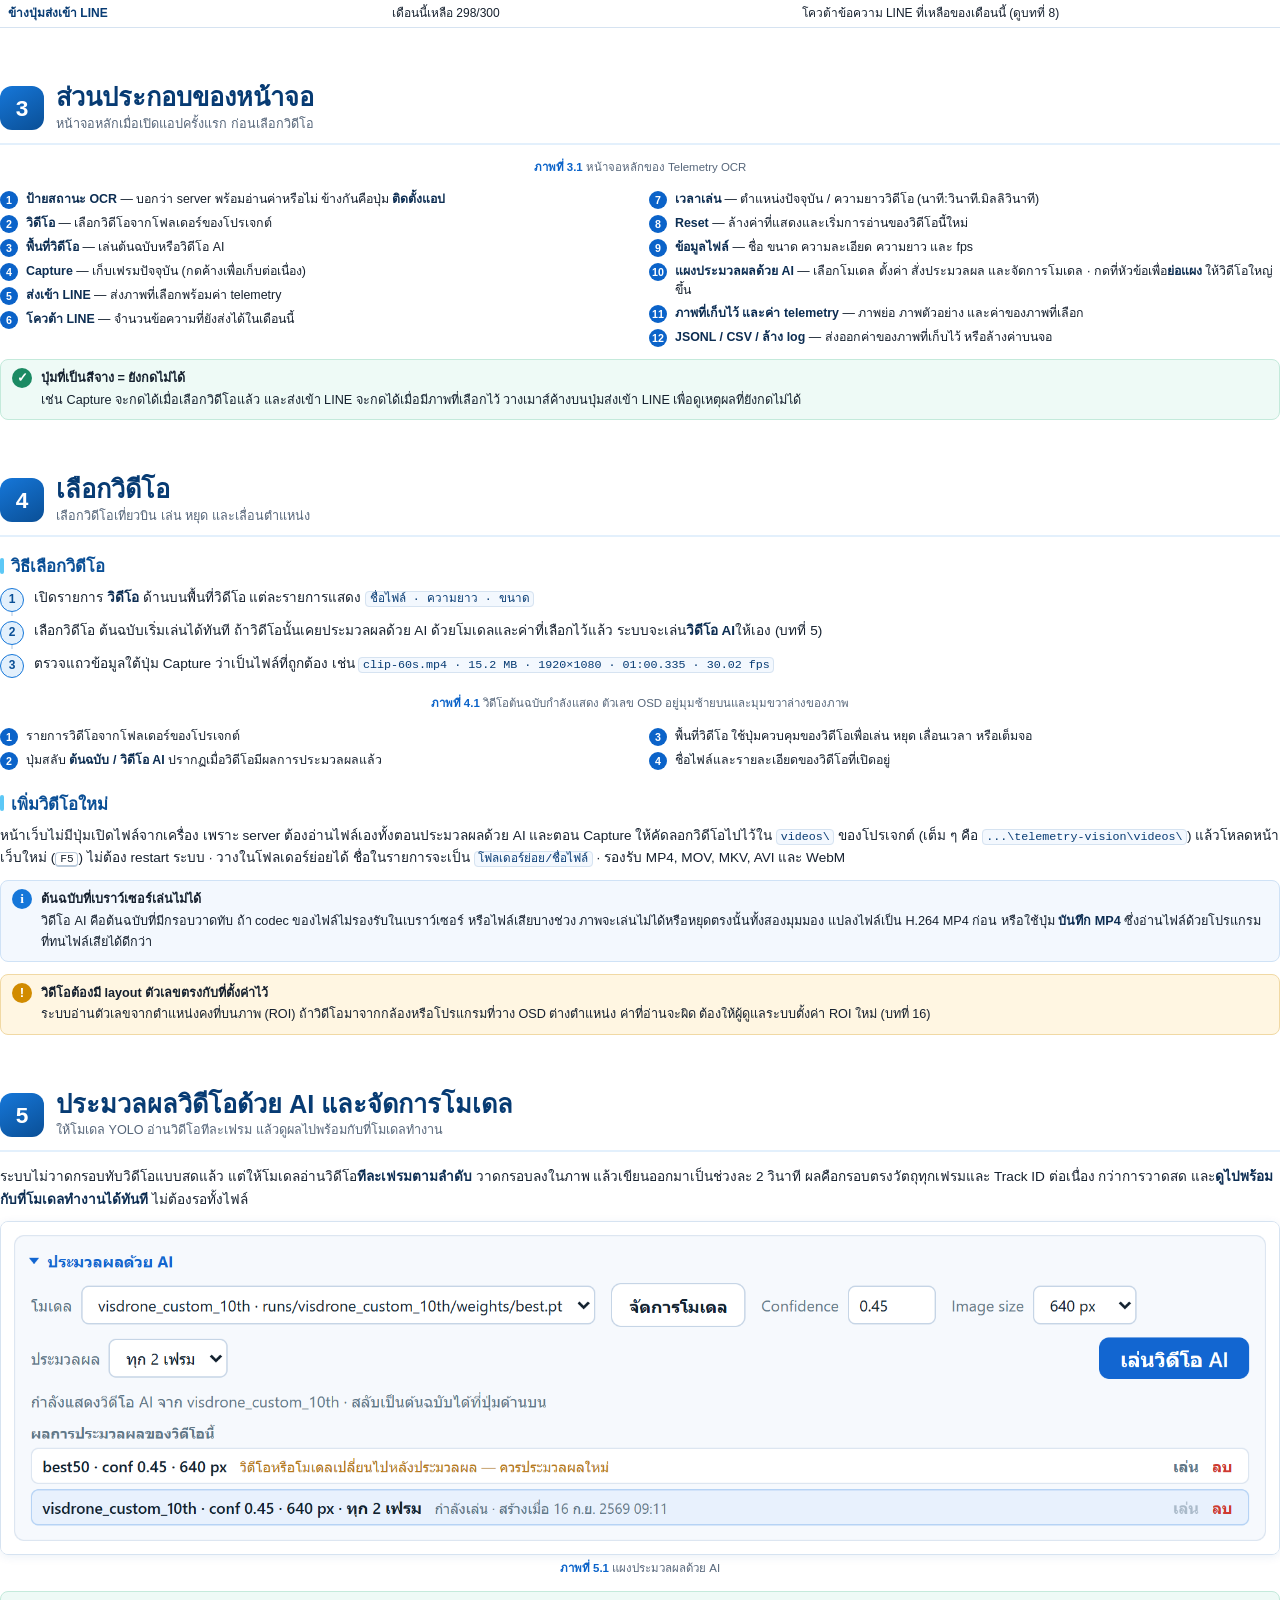
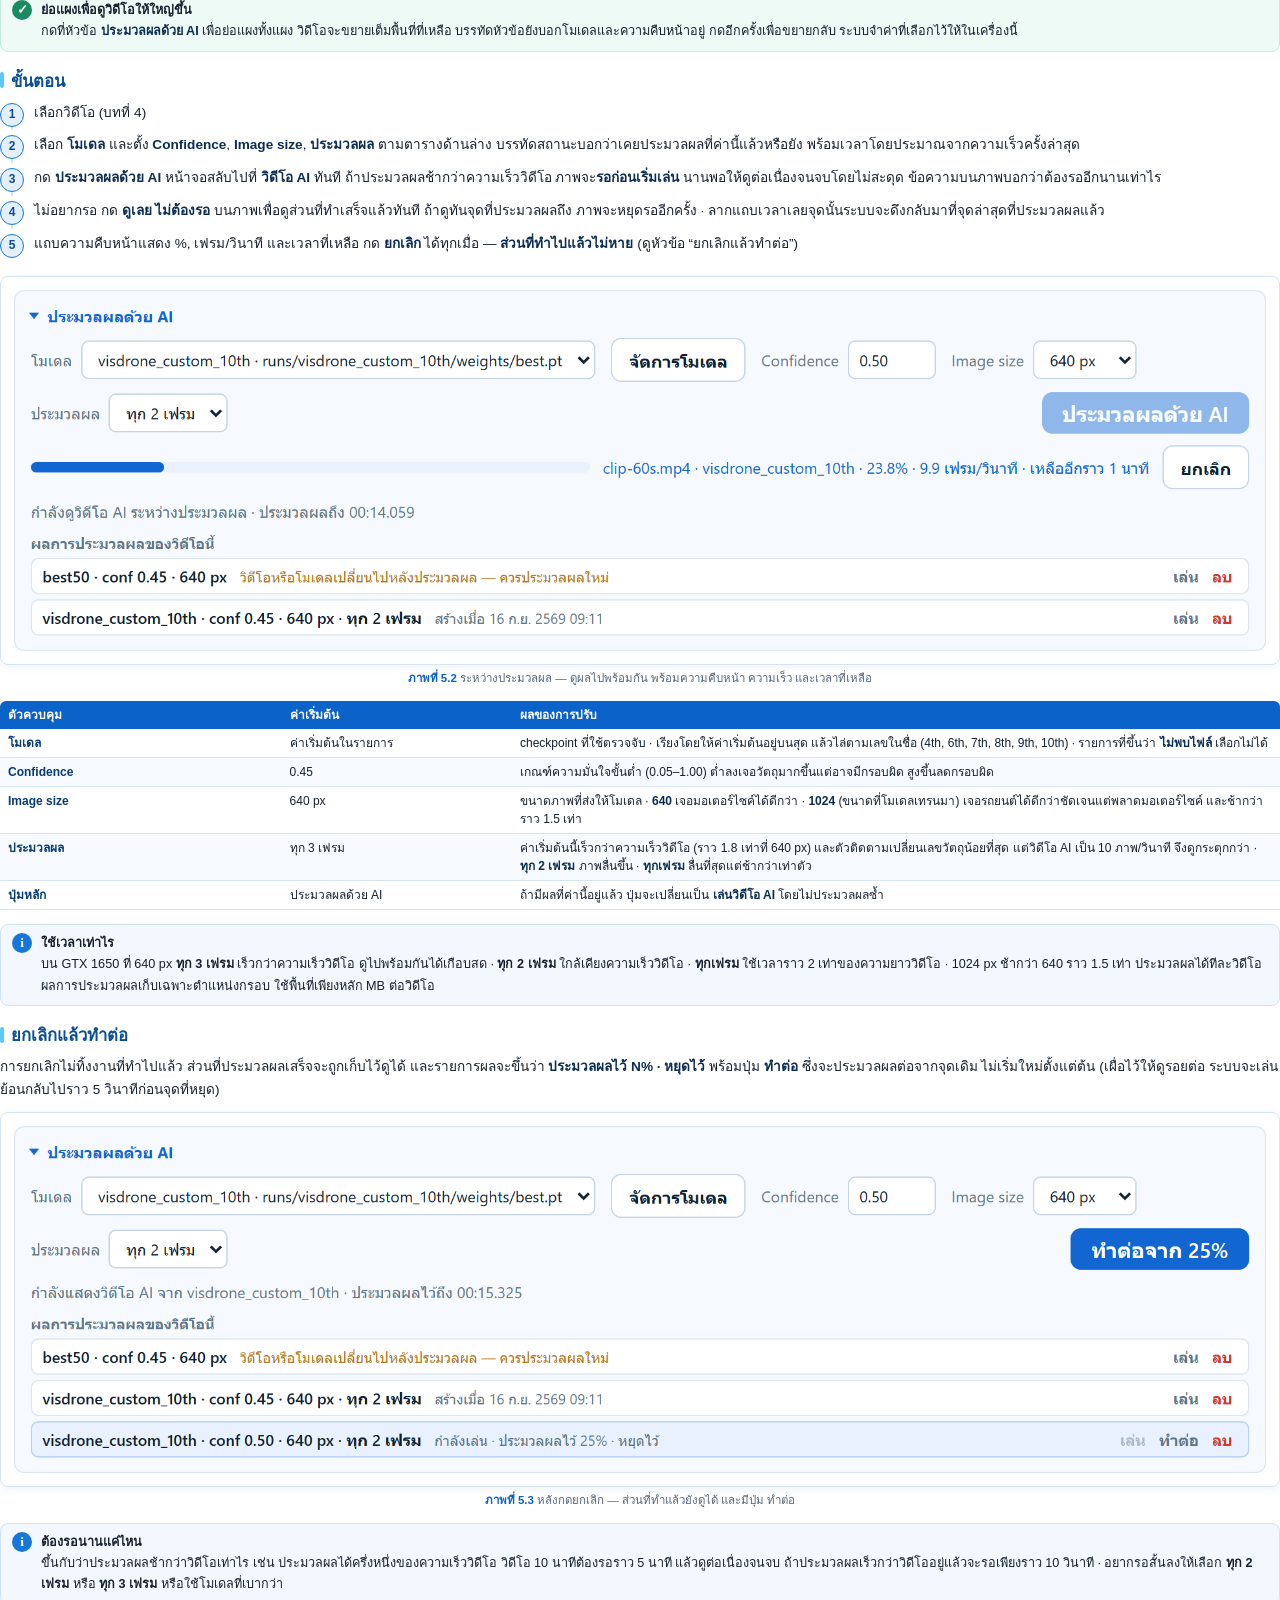
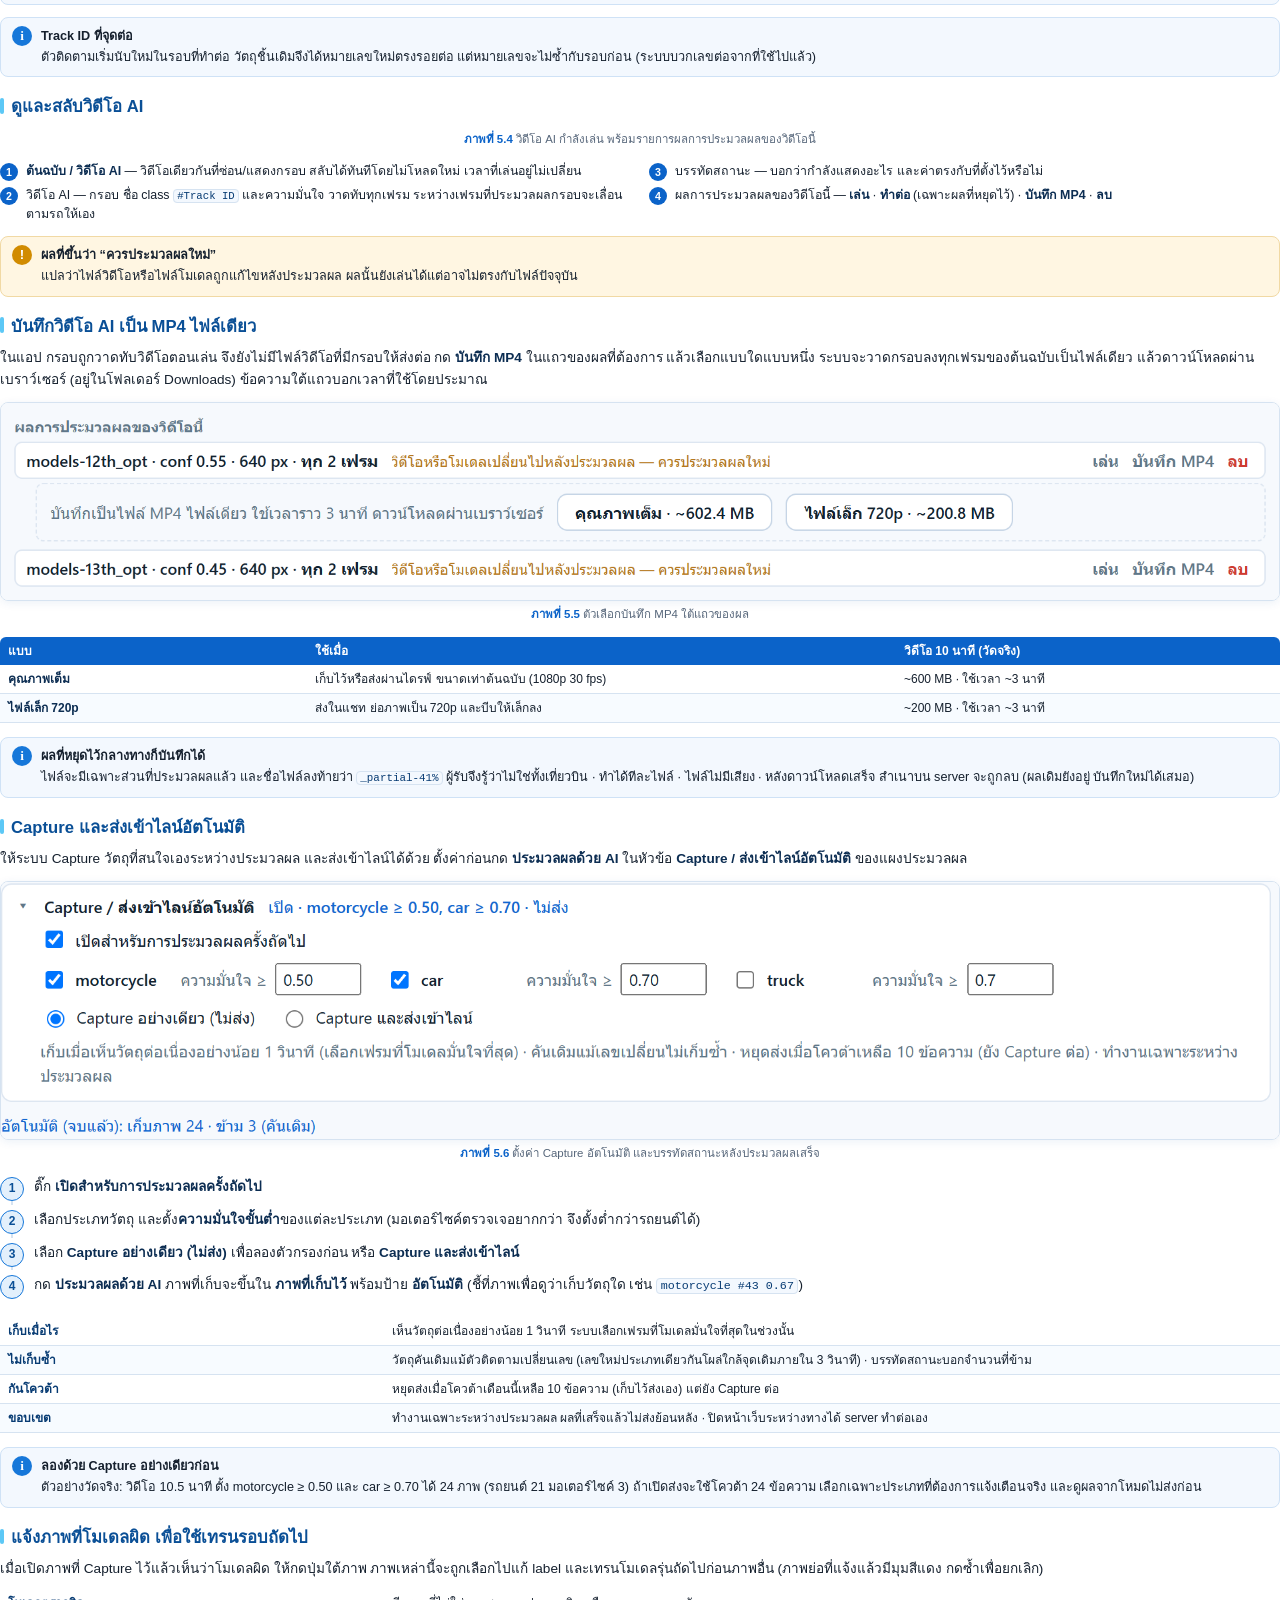
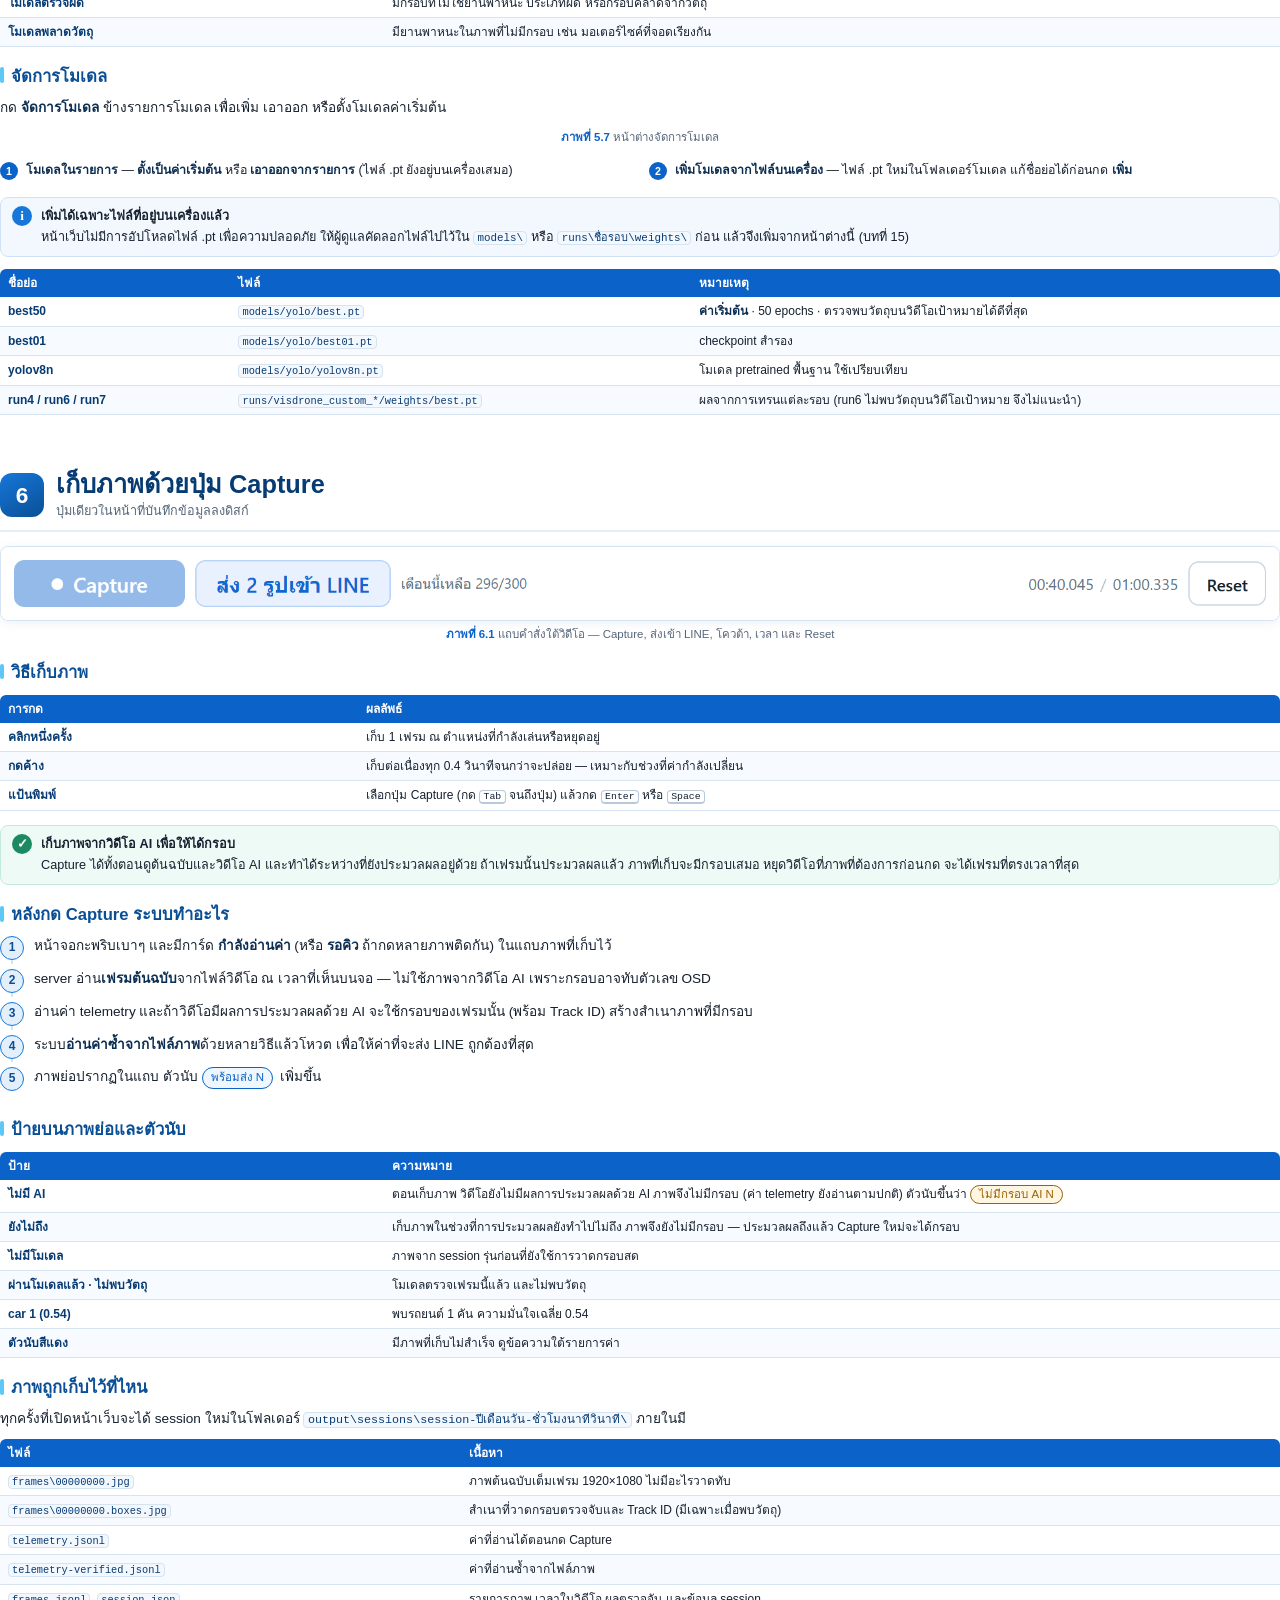
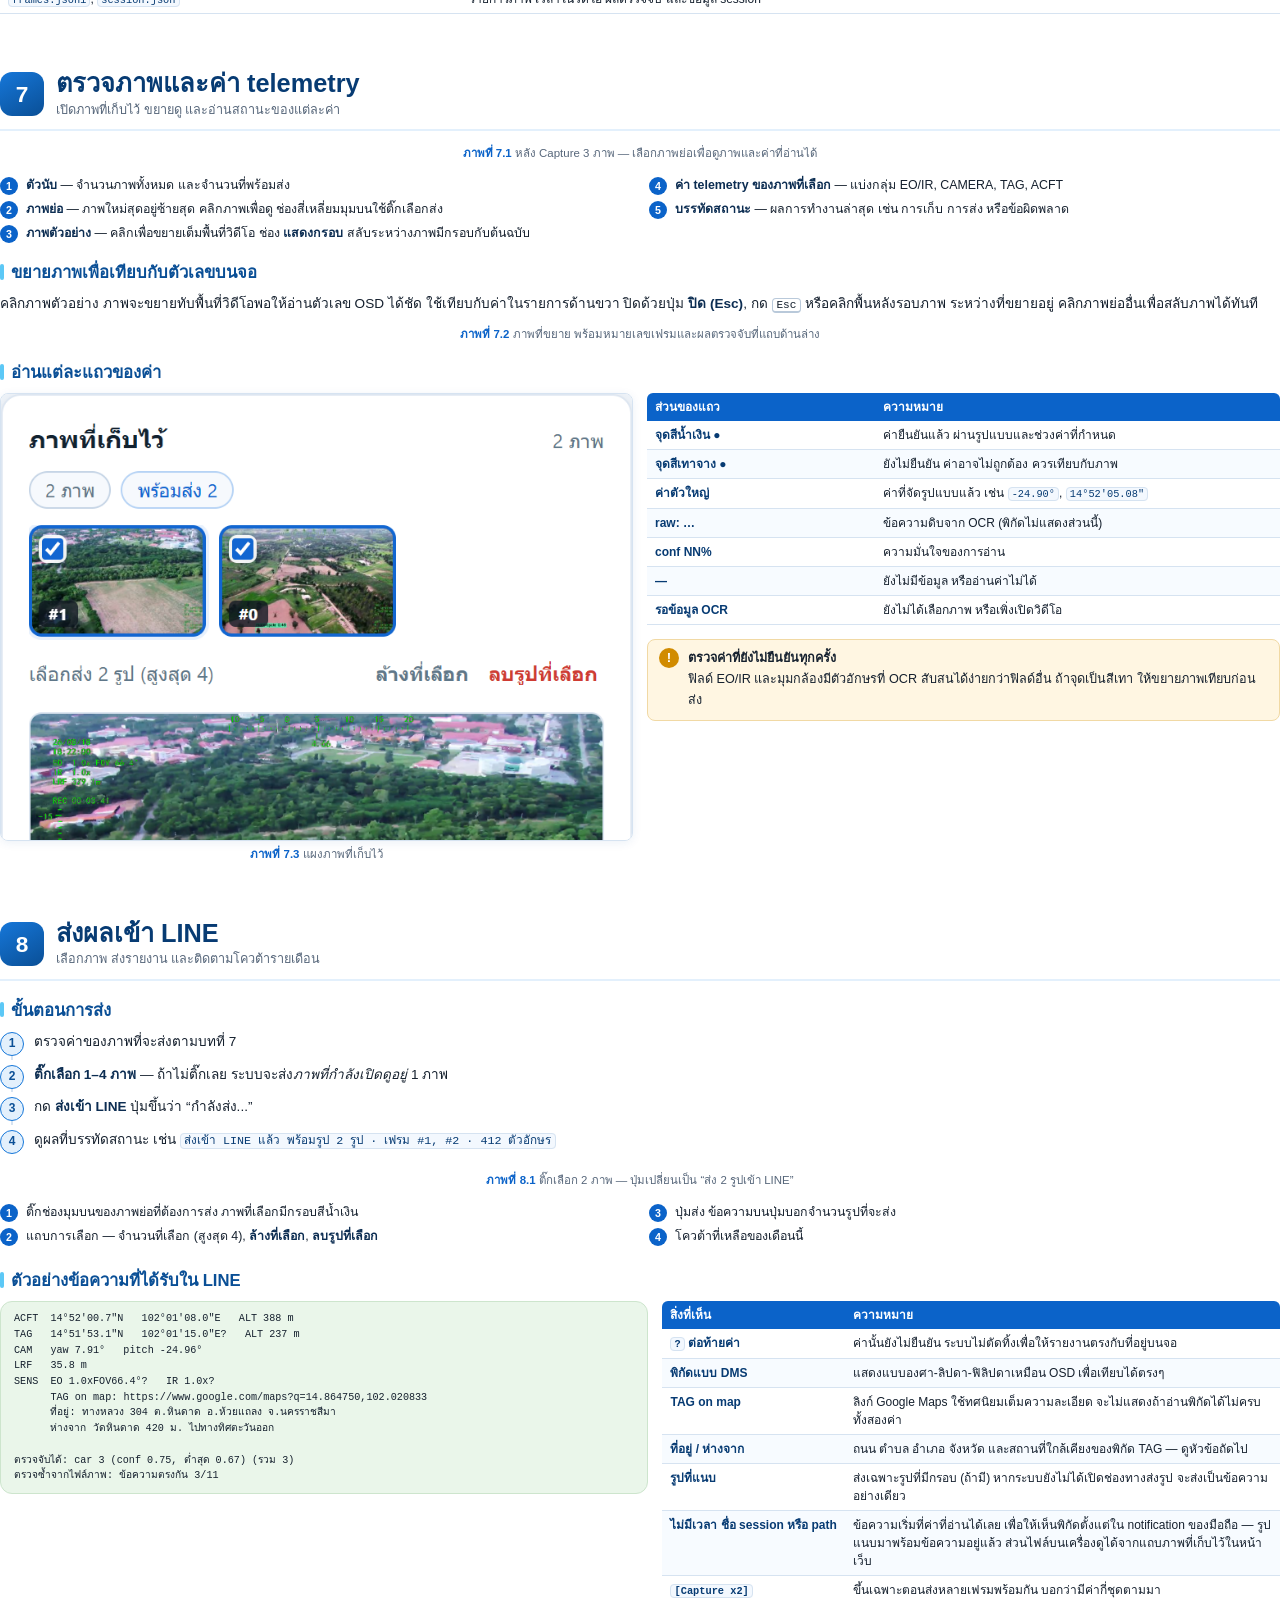
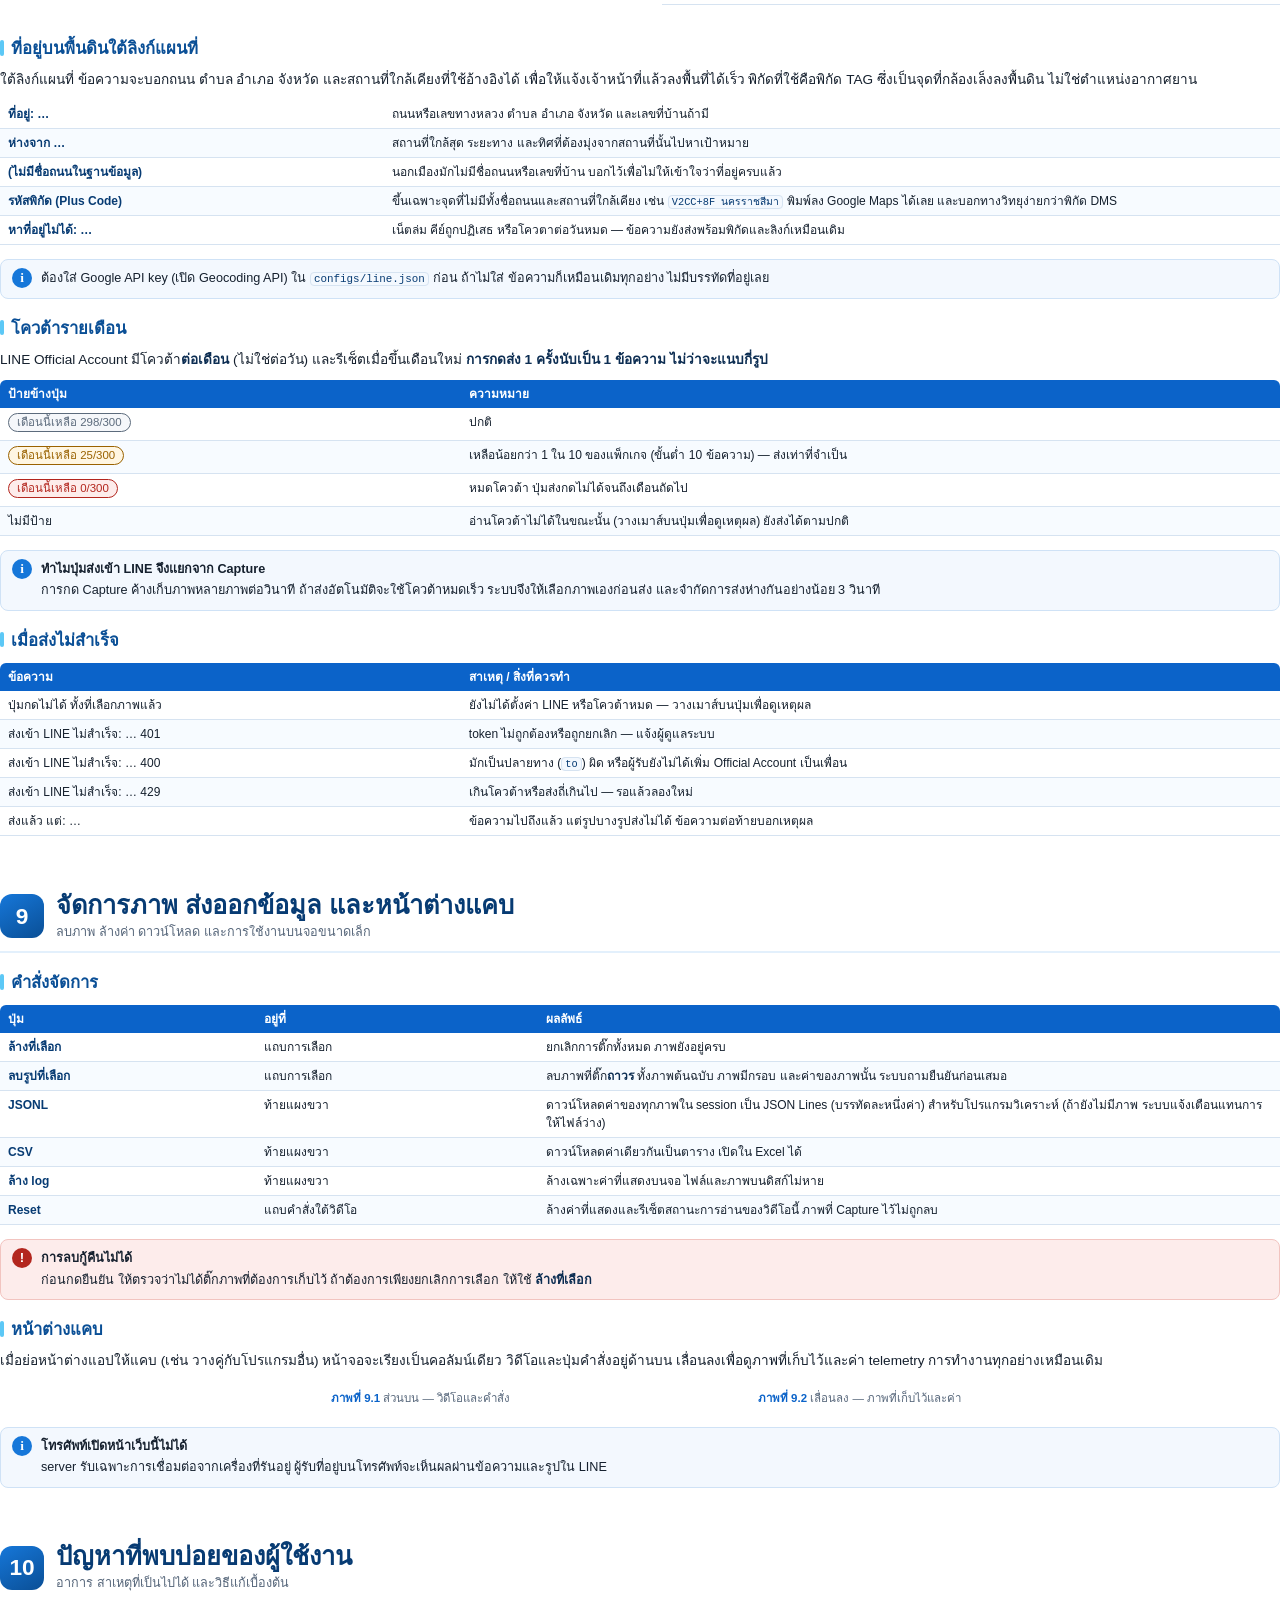
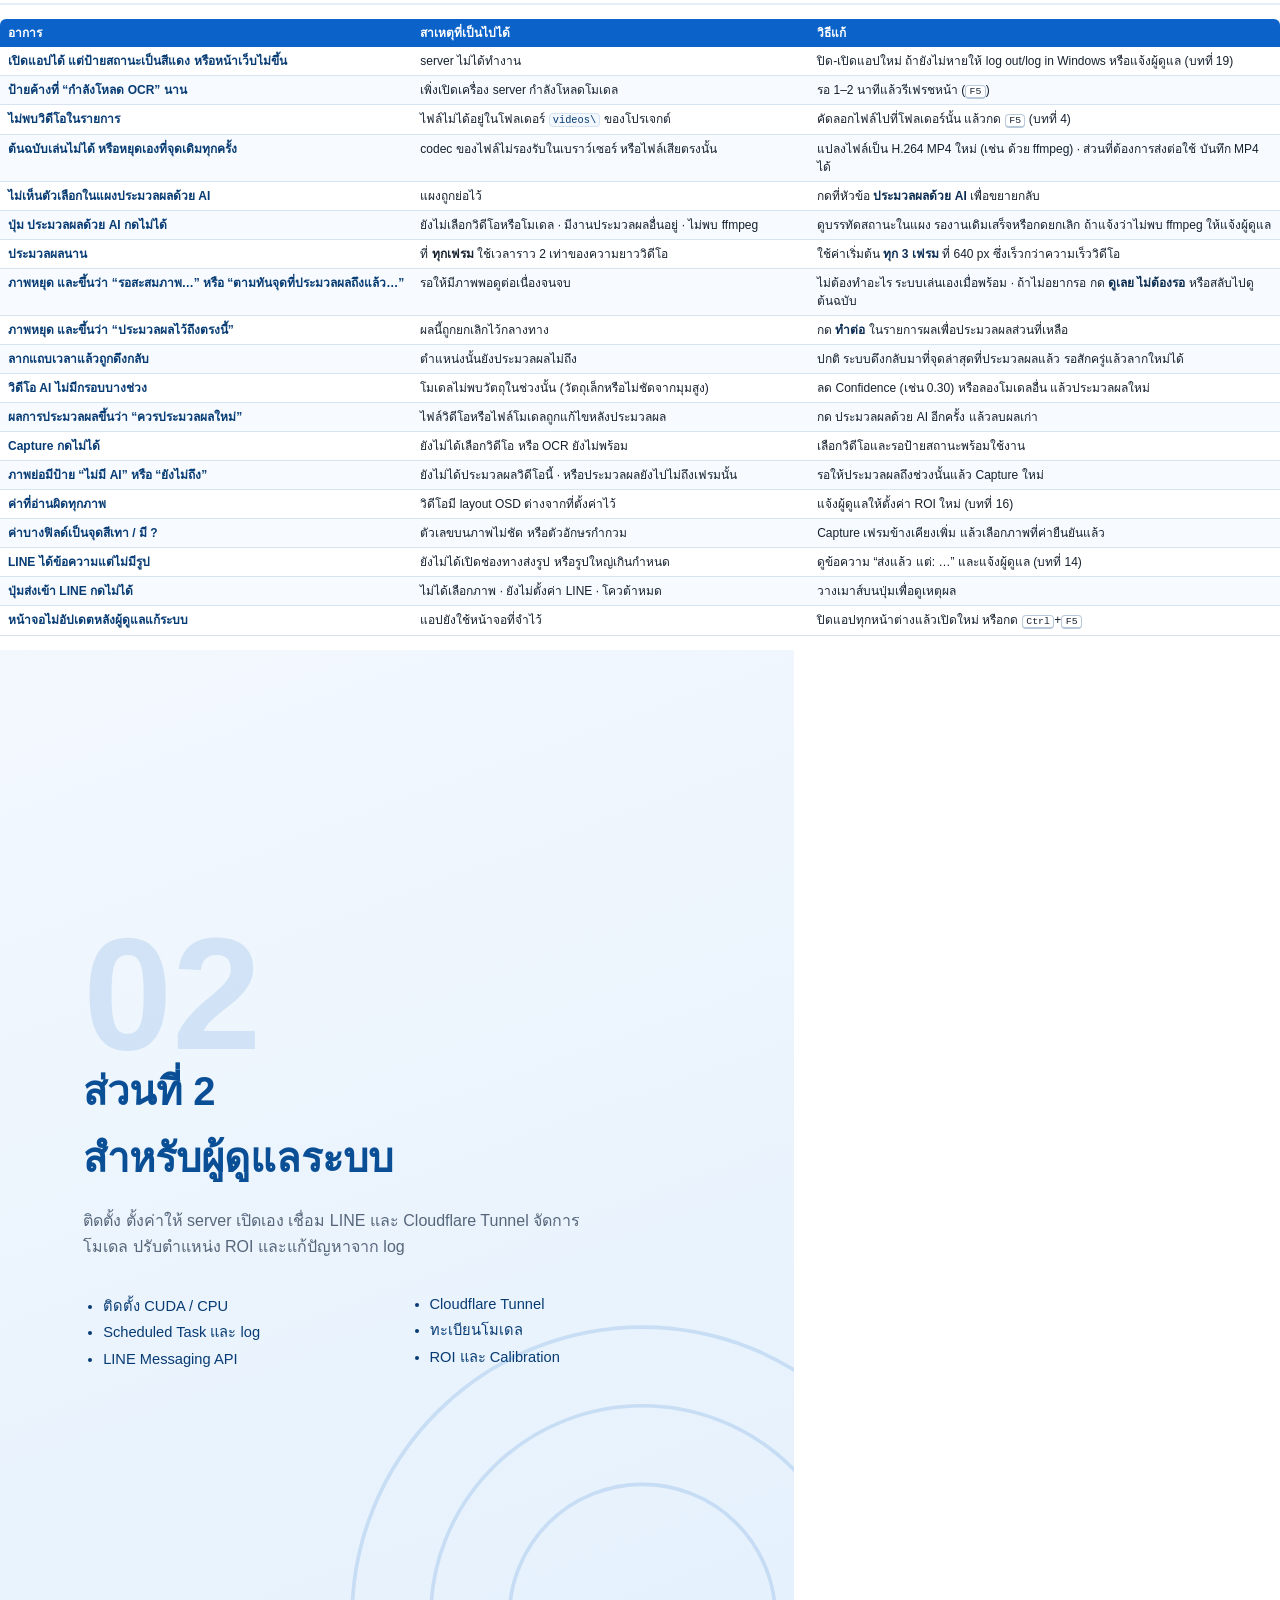
==== commit 9f9e81fd: "Fall back to the plus code where nothing on the ground has a name Three of the five points tried ove" ====
--- a/docs/user-guide/guide.html
+++ b/docs/user-guide/guide.html
@@ -1090,6 +1090,7 @@
       <tr><td class="k" style="width:30%">ที่อยู่: …</td><td>ถนนหรือเลขทางหลวง ตำบล อำเภอ จังหวัด และเลขที่บ้านถ้ามี</td></tr>
       <tr><td class="k">ห่างจาก …</td><td>สถานที่ใกล้สุด ระยะทาง และทิศที่ต้องมุ่งจากสถานที่นั้นไปหาเป้าหมาย</td></tr>
       <tr><td class="k">(ไม่มีชื่อถนนในฐานข้อมูล)</td><td>นอกเมืองมักไม่มีชื่อถนนหรือเลขที่บ้าน บอกไว้เพื่อไม่ให้เข้าใจว่าที่อยู่ครบแล้ว</td></tr>
+      <tr><td class="k">รหัสพิกัด (Plus Code)</td><td>ขึ้นเฉพาะจุดที่ไม่มีทั้งชื่อถนนและสถานที่ใกล้เคียง เช่น <code>V2CC+8F นครราชสีมา</code> พิมพ์ลง Google Maps ได้เลย และบอกทางวิทยุง่ายกว่าพิกัด DMS</td></tr>
       <tr><td class="k">หาที่อยู่ไม่ได้: …</td><td>เน็ตล่ม คีย์ถูกปฏิเสธ หรือโควตาต่อวันหมด — ข้อความยังส่งพร้อมพิกัดและลิงก์เหมือนเดิม</td></tr>
     </tbody>
   </table>
